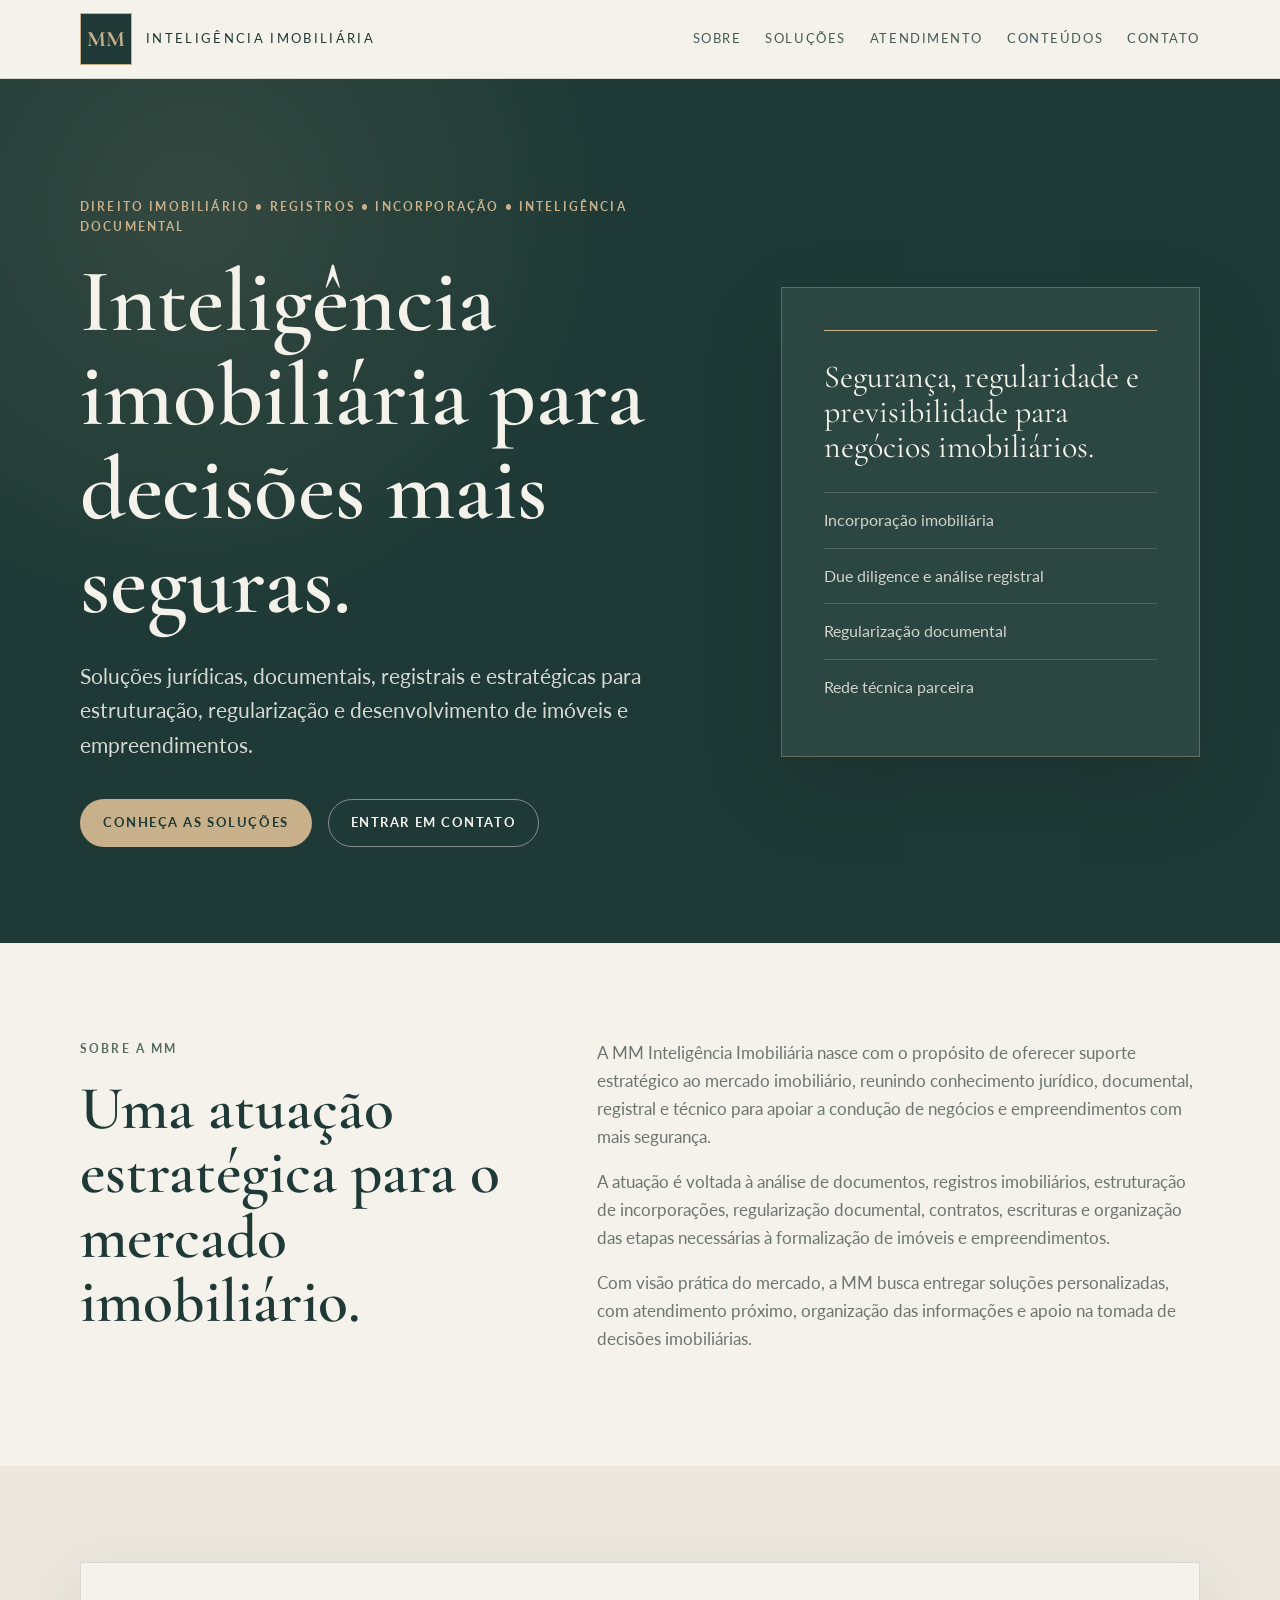
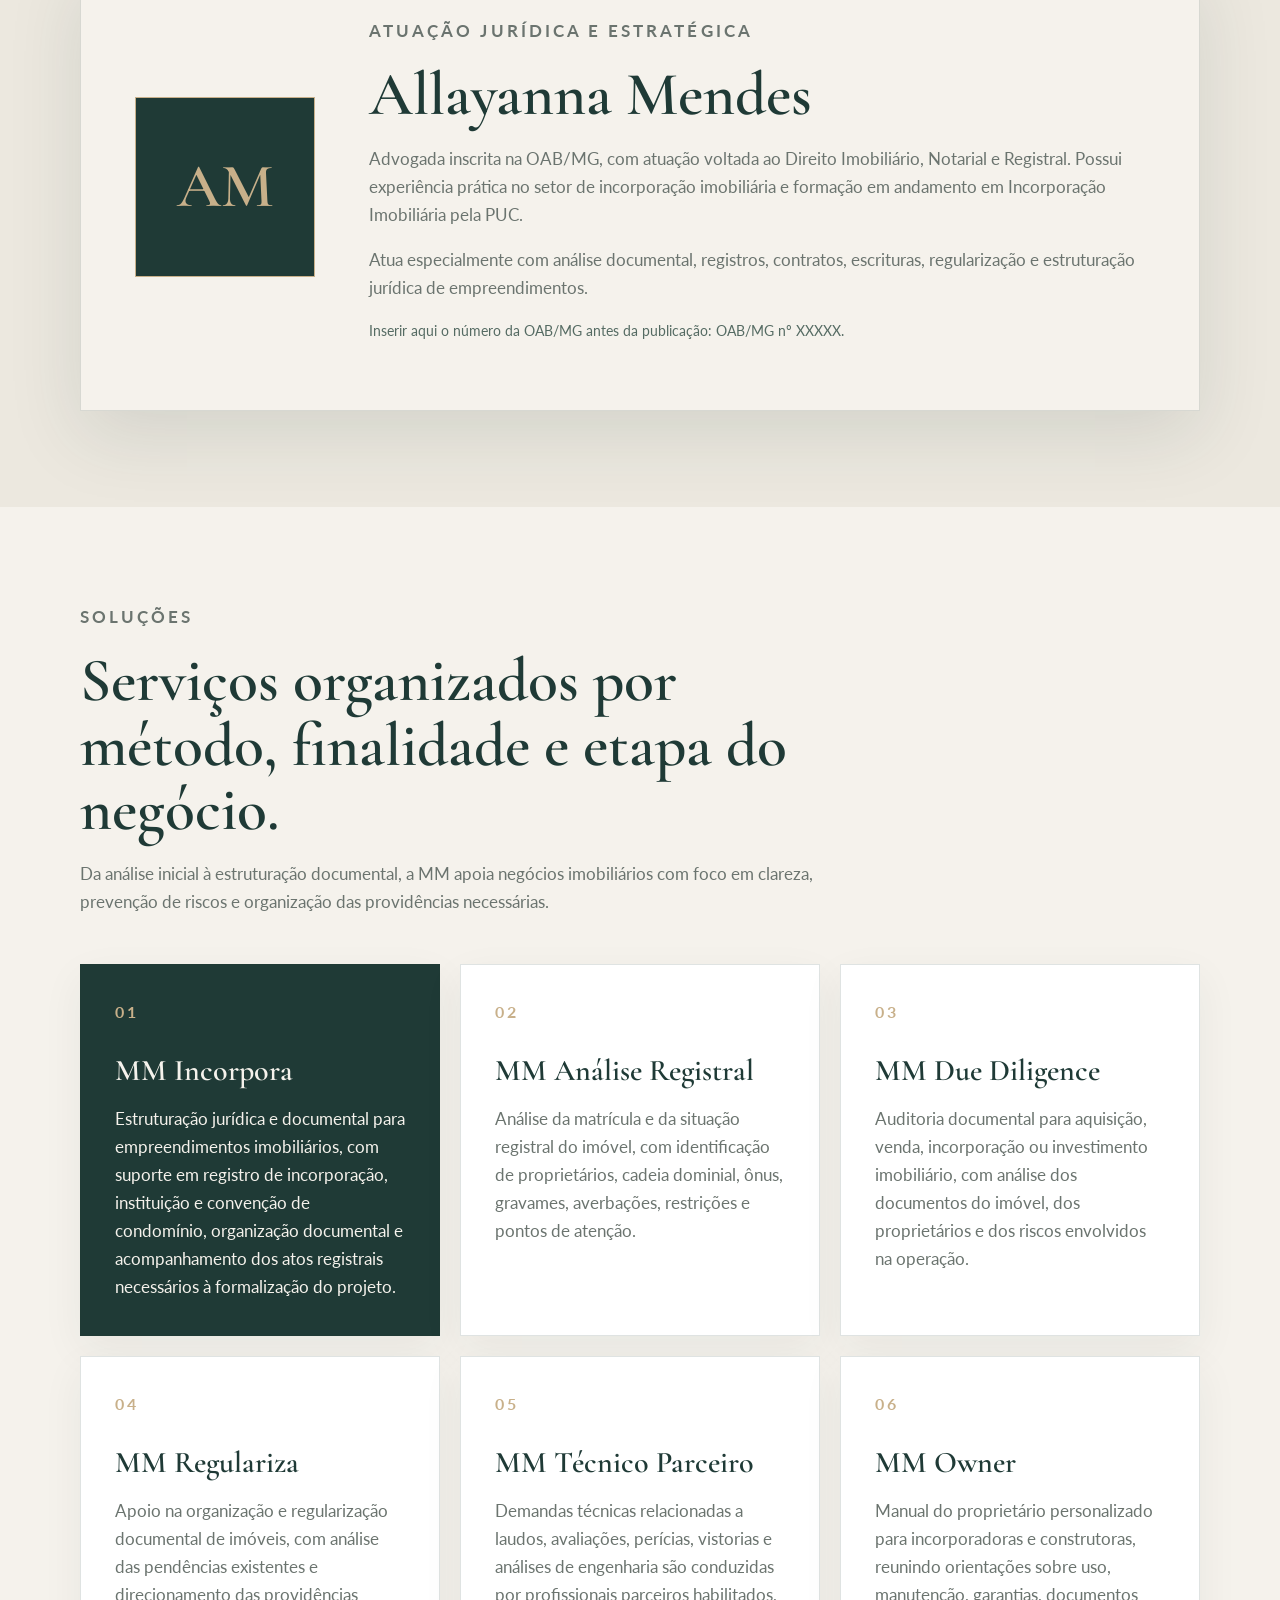
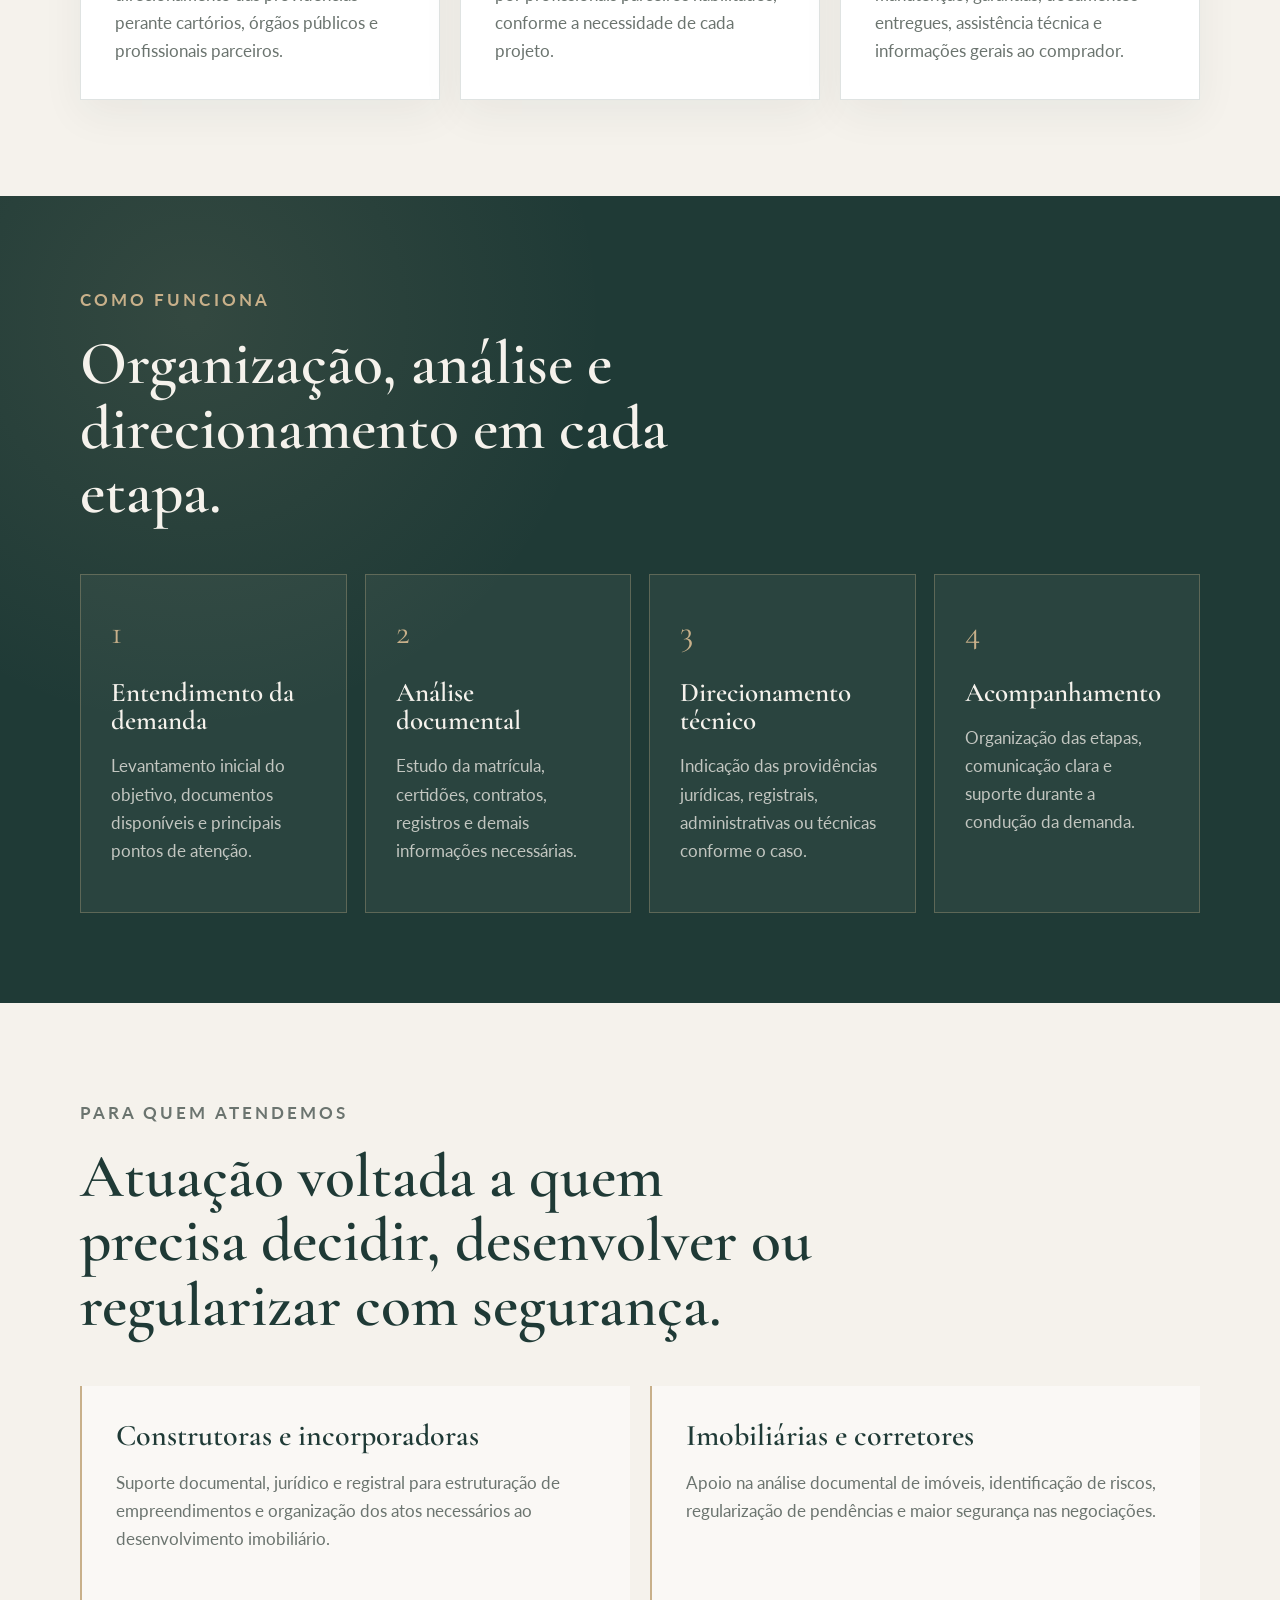
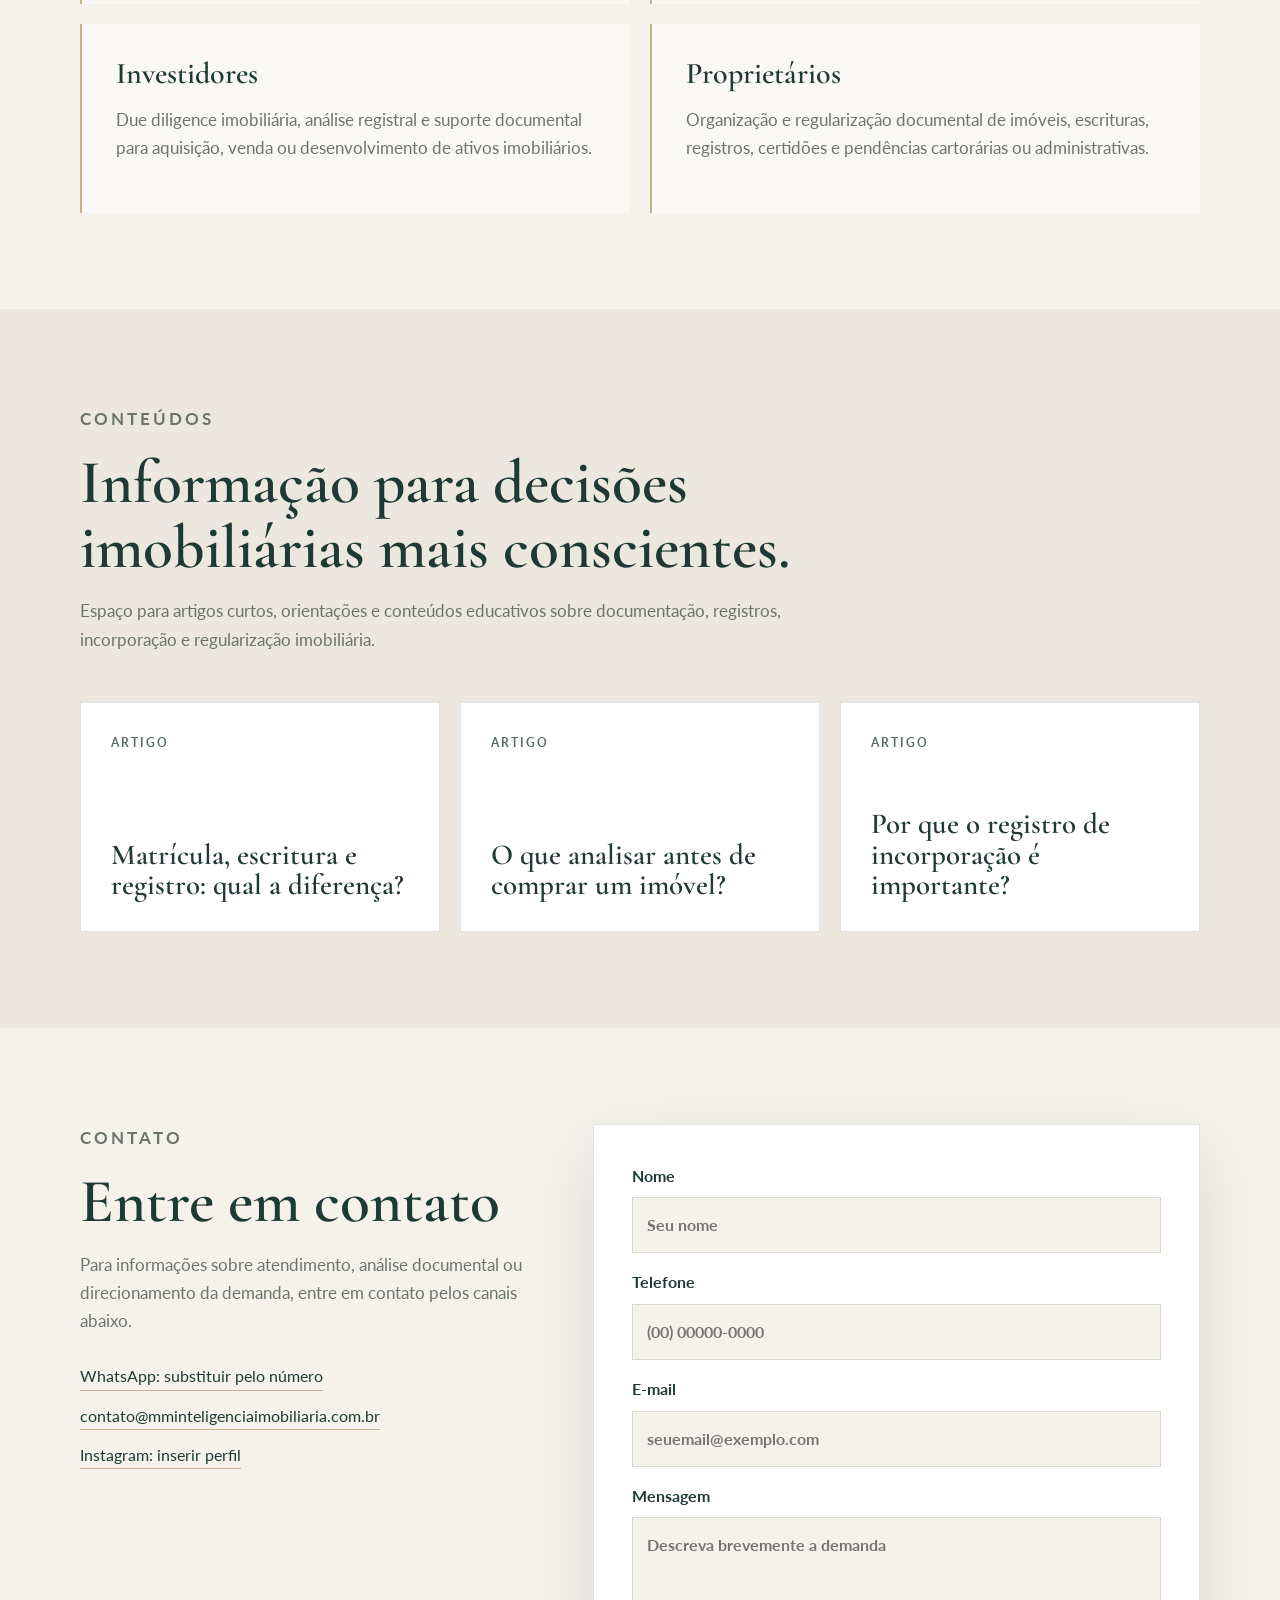
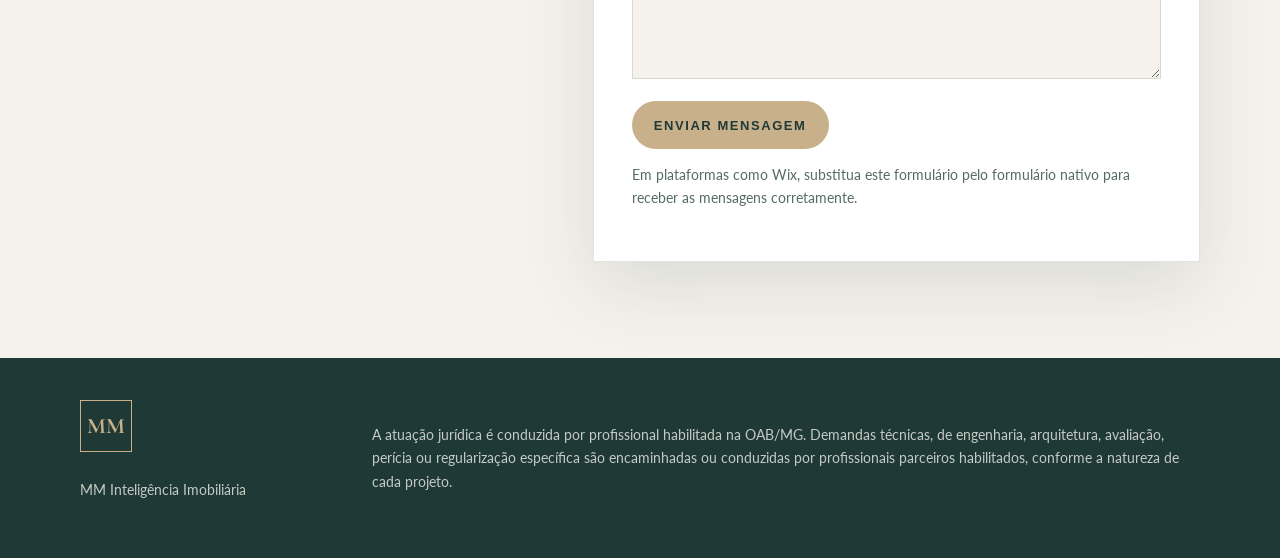
==== index.html @ b86e5426 "Add files via upload" ====
<!doctype html>
<html lang="pt-BR">
<head>
  <meta charset="utf-8" />
  <meta name="viewport" content="width=device-width, initial-scale=1" />
  <title>MM Inteligência Imobiliária | Soluções documentais, registrais e estratégicas</title>
  <meta name="description" content="Inteligência documental, registral e estratégica para imóveis e empreendimentos. Atuação em incorporação imobiliária, due diligence, análise registral, regularização e suporte técnico parceiro." />
  <meta name="theme-color" content="#1F3A36" />
  <link rel="preconnect" href="https://fonts.googleapis.com">
  <link rel="preconnect" href="https://fonts.gstatic.com" crossorigin>
  <link href="https://fonts.googleapis.com/css2?family=Cormorant+Garamond:wght@500;600;700&family=Lato:wght@300;400;700&display=swap" rel="stylesheet">
  <link rel="stylesheet" href="style.css" />
</head>
<body>
  <header class="site-header" id="topo">
    <div class="container nav-wrap">
      <a class="brand" href="#topo" aria-label="MM Inteligência Imobiliária">
        <span class="brand-mark">MM</span>
        <span class="brand-text">Inteligência Imobiliária</span>
      </a>
      <button class="menu-toggle" aria-label="Abrir menu" aria-expanded="false">☰</button>
      <nav class="main-nav" aria-label="Menu principal">
        <a href="#sobre">Sobre</a>
        <a href="#solucoes">Soluções</a>
        <a href="#atendimento">Atendimento</a>
        <a href="#conteudos">Conteúdos</a>
        <a href="#contato">Contato</a>
      </nav>
    </div>
  </header>

  <main>
    <section class="hero section-dark">
      <div class="container hero-grid">
        <div class="hero-copy">
          <p class="eyebrow">Direito imobiliário • registros • incorporação • inteligência documental</p>
          <h1>Inteligência imobiliária para decisões mais seguras.</h1>
          <p class="lead">Soluções jurídicas, documentais, registrais e estratégicas para estruturação, regularização e desenvolvimento de imóveis e empreendimentos.</p>
          <div class="hero-actions">
            <a class="btn btn-primary" href="#solucoes">Conheça as soluções</a>
            <a class="btn btn-secondary" href="#contato">Entrar em contato</a>
          </div>
        </div>
        <div class="hero-panel" aria-label="Resumo de atuação">
          <div class="panel-line"></div>
          <p>Segurança, regularidade e previsibilidade para negócios imobiliários.</p>
          <ul>
            <li>Incorporação imobiliária</li>
            <li>Due diligence e análise registral</li>
            <li>Regularização documental</li>
            <li>Rede técnica parceira</li>
          </ul>
        </div>
      </div>
    </section>

    <section class="section" id="sobre">
      <div class="container split">
        <div>
          <p class="section-kicker">Sobre a MM</p>
          <h2>Uma atuação estratégica para o mercado imobiliário.</h2>
        </div>
        <div class="text-block">
          <p>A MM Inteligência Imobiliária nasce com o propósito de oferecer suporte estratégico ao mercado imobiliário, reunindo conhecimento jurídico, documental, registral e técnico para apoiar a condução de negócios e empreendimentos com mais segurança.</p>
          <p>A atuação é voltada à análise de documentos, registros imobiliários, estruturação de incorporações, regularização documental, contratos, escrituras e organização das etapas necessárias à formalização de imóveis e empreendimentos.</p>
          <p>Com visão prática do mercado, a MM busca entregar soluções personalizadas, com atendimento próximo, organização das informações e apoio na tomada de decisões imobiliárias.</p>
        </div>
      </div>
    </section>

    <section class="section section-muted" id="allayanna">
      <div class="container profile-card">
        <div class="profile-initials">AM</div>
        <div>
          <p class="section-kicker">Atuação jurídica e estratégica</p>
          <h2>Allayanna Mendes</h2>
          <p>Advogada inscrita na OAB/MG, com atuação voltada ao Direito Imobiliário, Notarial e Registral. Possui experiência prática no setor de incorporação imobiliária e formação em andamento em Incorporação Imobiliária pela PUC.</p>
          <p>Atua especialmente com análise documental, registros, contratos, escrituras, regularização e estruturação jurídica de empreendimentos.</p>
          <p class="note">Inserir aqui o número da OAB/MG antes da publicação: OAB/MG nº XXXXX.</p>
        </div>
      </div>
    </section>

    <section class="section" id="solucoes">
      <div class="container">
        <div class="section-heading">
          <p class="section-kicker">Soluções</p>
          <h2>Serviços organizados por método, finalidade e etapa do negócio.</h2>
          <p>Da análise inicial à estruturação documental, a MM apoia negócios imobiliários com foco em clareza, prevenção de riscos e organização das providências necessárias.</p>
        </div>
        <div class="cards-grid">
          <article class="card featured-card">
            <span class="card-number">01</span>
            <h3>MM Incorpora</h3>
            <p>Estruturação jurídica e documental para empreendimentos imobiliários, com suporte em registro de incorporação, instituição e convenção de condomínio, organização documental e acompanhamento dos atos registrais necessários à formalização do projeto.</p>
          </article>
          <article class="card">
            <span class="card-number">02</span>
            <h3>MM Análise Registral</h3>
            <p>Análise da matrícula e da situação registral do imóvel, com identificação de proprietários, cadeia dominial, ônus, gravames, averbações, restrições e pontos de atenção.</p>
          </article>
          <article class="card">
            <span class="card-number">03</span>
            <h3>MM Due Diligence</h3>
            <p>Auditoria documental para aquisição, venda, incorporação ou investimento imobiliário, com análise dos documentos do imóvel, dos proprietários e dos riscos envolvidos na operação.</p>
          </article>
          <article class="card">
            <span class="card-number">04</span>
            <h3>MM Regulariza</h3>
            <p>Apoio na organização e regularização documental de imóveis, com análise das pendências existentes e direcionamento das providências perante cartórios, órgãos públicos e profissionais parceiros.</p>
          </article>
          <article class="card">
            <span class="card-number">05</span>
            <h3>MM Técnico Parceiro</h3>
            <p>Demandas técnicas relacionadas a laudos, avaliações, perícias, vistorias e análises de engenharia são conduzidas por profissionais parceiros habilitados, conforme a necessidade de cada projeto.</p>
          </article>
          <article class="card">
            <span class="card-number">06</span>
            <h3>MM Owner</h3>
            <p>Manual do proprietário personalizado para incorporadoras e construtoras, reunindo orientações sobre uso, manutenção, garantias, documentos entregues, assistência técnica e informações gerais ao comprador.</p>
          </article>
        </div>
      </div>
    </section>

    <section class="section section-dark process-section">
      <div class="container">
        <div class="section-heading narrow">
          <p class="section-kicker gold">Como funciona</p>
          <h2>Organização, análise e direcionamento em cada etapa.</h2>
        </div>
        <div class="process-grid">
          <div class="process-step">
            <span>1</span>
            <h3>Entendimento da demanda</h3>
            <p>Levantamento inicial do objetivo, documentos disponíveis e principais pontos de atenção.</p>
          </div>
          <div class="process-step">
            <span>2</span>
            <h3>Análise documental</h3>
            <p>Estudo da matrícula, certidões, contratos, registros e demais informações necessárias.</p>
          </div>
          <div class="process-step">
            <span>3</span>
            <h3>Direcionamento técnico</h3>
            <p>Indicação das providências jurídicas, registrais, administrativas ou técnicas conforme o caso.</p>
          </div>
          <div class="process-step">
            <span>4</span>
            <h3>Acompanhamento</h3>
            <p>Organização das etapas, comunicação clara e suporte durante a condução da demanda.</p>
          </div>
        </div>
      </div>
    </section>

    <section class="section" id="atendimento">
      <div class="container">
        <div class="section-heading">
          <p class="section-kicker">Para quem atendemos</p>
          <h2>Atuação voltada a quem precisa decidir, desenvolver ou regularizar com segurança.</h2>
        </div>
        <div class="audience-grid">
          <div class="audience-item">
            <h3>Construtoras e incorporadoras</h3>
            <p>Suporte documental, jurídico e registral para estruturação de empreendimentos e organização dos atos necessários ao desenvolvimento imobiliário.</p>
          </div>
          <div class="audience-item">
            <h3>Imobiliárias e corretores</h3>
            <p>Apoio na análise documental de imóveis, identificação de riscos, regularização de pendências e maior segurança nas negociações.</p>
          </div>
          <div class="audience-item">
            <h3>Investidores</h3>
            <p>Due diligence imobiliária, análise registral e suporte documental para aquisição, venda ou desenvolvimento de ativos imobiliários.</p>
          </div>
          <div class="audience-item">
            <h3>Proprietários</h3>
            <p>Organização e regularização documental de imóveis, escrituras, registros, certidões e pendências cartorárias ou administrativas.</p>
          </div>
        </div>
      </div>
    </section>

    <section class="section section-muted" id="conteudos">
      <div class="container">
        <div class="section-heading">
          <p class="section-kicker">Conteúdos</p>
          <h2>Informação para decisões imobiliárias mais conscientes.</h2>
          <p>Espaço para artigos curtos, orientações e conteúdos educativos sobre documentação, registros, incorporação e regularização imobiliária.</p>
        </div>
        <div class="content-grid">
          <a class="content-card" href="#contato">
            <span>Artigo</span>
            <h3>Matrícula, escritura e registro: qual a diferença?</h3>
          </a>
          <a class="content-card" href="#contato">
            <span>Artigo</span>
            <h3>O que analisar antes de comprar um imóvel?</h3>
          </a>
          <a class="content-card" href="#contato">
            <span>Artigo</span>
            <h3>Por que o registro de incorporação é importante?</h3>
          </a>
        </div>
      </div>
    </section>

    <section class="section contact-section" id="contato">
      <div class="container contact-grid">
        <div>
          <p class="section-kicker">Contato</p>
          <h2>Entre em contato</h2>
          <p>Para informações sobre atendimento, análise documental ou direcionamento da demanda, entre em contato pelos canais abaixo.</p>
          <div class="contact-list">
            <a href="https://wa.me/5500000000000" target="_blank" rel="noopener">WhatsApp: substituir pelo número</a>
            <a href="mailto:contato@mminteligenciaimobiliaria.com.br">contato@mminteligenciaimobiliaria.com.br</a>
            <a href="https://www.instagram.com/" target="_blank" rel="noopener">Instagram: inserir perfil</a>
          </div>
        </div>
        <form class="contact-form" action="mailto:contato@mminteligenciaimobiliaria.com.br" method="post" enctype="text/plain">
          <label>Nome
            <input type="text" name="nome" placeholder="Seu nome" required>
          </label>
          <label>Telefone
            <input type="tel" name="telefone" placeholder="(00) 00000-0000">
          </label>
          <label>E-mail
            <input type="email" name="email" placeholder="seuemail@exemplo.com">
          </label>
          <label>Mensagem
            <textarea name="mensagem" rows="5" placeholder="Descreva brevemente a demanda"></textarea>
          </label>
          <button class="btn btn-primary" type="submit">Enviar mensagem</button>
          <p class="form-note">Em plataformas como Wix, substitua este formulário pelo formulário nativo para receber as mensagens corretamente.</p>
        </form>
      </div>
    </section>
  </main>

  <footer class="site-footer">
    <div class="container footer-grid">
      <div>
        <span class="brand-mark footer-mark">MM</span>
        <p>MM Inteligência Imobiliária</p>
      </div>
      <p>A atuação jurídica é conduzida por profissional habilitada na OAB/MG. Demandas técnicas, de engenharia, arquitetura, avaliação, perícia ou regularização específica são encaminhadas ou conduzidas por profissionais parceiros habilitados, conforme a natureza de cada projeto.</p>
    </div>
  </footer>

  <script src="script.js"></script>
</body>
</html>
---- style.css ----
:root {
  --green-deep: #1F3A36;
  --green-sage: #556B63;
  --off-white: #F5F2EC;
  --gold: #C8B08A;
  --stone: #B7B1A7;
  --ink: #21302D;
  --muted: #6B746F;
  --white: #FFFFFF;
  --border: rgba(31, 58, 54, 0.14);
  --shadow: 0 24px 70px rgba(31, 58, 54, 0.12);
}

* { box-sizing: border-box; }

html { scroll-behavior: smooth; }

body {
  margin: 0;
  font-family: "Lato", Arial, sans-serif;
  color: var(--ink);
  background: var(--off-white);
  line-height: 1.65;
}

a { color: inherit; text-decoration: none; }

img { max-width: 100%; display: block; }

.container {
  width: min(1120px, calc(100% - 40px));
  margin: 0 auto;
}

.site-header {
  position: sticky;
  top: 0;
  z-index: 10;
  background: rgba(245, 242, 236, 0.92);
  backdrop-filter: blur(16px);
  border-bottom: 1px solid var(--border);
}

.nav-wrap {
  min-height: 78px;
  display: flex;
  align-items: center;
  justify-content: space-between;
  gap: 24px;
}

.brand {
  display: inline-flex;
  align-items: center;
  gap: 14px;
  letter-spacing: 0.03em;
}

.brand-mark {
  width: 52px;
  height: 52px;
  border: 1px solid var(--gold);
  display: inline-flex;
  align-items: center;
  justify-content: center;
  color: var(--gold);
  font-family: "Cormorant Garamond", Georgia, serif;
  font-size: 22px;
  font-weight: 700;
  background: var(--green-deep);
}

.brand-text {
  font-size: 13px;
  text-transform: uppercase;
  letter-spacing: 0.18em;
  color: var(--green-deep);
}

.main-nav {
  display: flex;
  align-items: center;
  gap: 24px;
  font-size: 13px;
  text-transform: uppercase;
  letter-spacing: 0.12em;
  color: var(--green-deep);
}

.main-nav a { opacity: 0.82; }
.main-nav a:hover { opacity: 1; color: var(--gold); }

.menu-toggle {
  display: none;
  border: 0;
  background: transparent;
  color: var(--green-deep);
  font-size: 28px;
}

.section {
  padding: 96px 0;
}

.section-dark {
  background: radial-gradient(circle at 15% 15%, rgba(200,176,138,0.12), transparent 32%), var(--green-deep);
  color: var(--off-white);
}

.section-muted {
  background: #ECE8DF;
}

.hero {
  min-height: 680px;
  display: flex;
  align-items: center;
  padding: 118px 0 96px;
}

.hero-grid {
  display: grid;
  grid-template-columns: minmax(0, 1.2fr) minmax(320px, 0.8fr);
  gap: 72px;
  align-items: center;
}

.eyebrow,
.section-kicker {
  margin: 0 0 18px;
  color: var(--gold);
  text-transform: uppercase;
  letter-spacing: 0.18em;
  font-size: 12px;
  font-weight: 700;
}

.section-kicker { color: var(--green-sage); }
.section-kicker.gold { color: var(--gold); }

h1,
h2,
h3 {
  margin: 0;
  font-family: "Cormorant Garamond", Georgia, serif;
  font-weight: 600;
  line-height: 1.05;
}

h1 {
  font-size: clamp(54px, 7vw, 92px);
  max-width: 820px;
}

h2 {
  font-size: clamp(38px, 4.8vw, 64px);
  color: var(--green-deep);
}

.section-dark h2,
.section-dark h3 { color: var(--off-white); }

h3 { font-size: 30px; color: var(--green-deep); }

.lead {
  max-width: 680px;
  margin: 28px 0 0;
  font-size: 21px;
  color: rgba(245, 242, 236, 0.86);
}

.hero-actions {
  display: flex;
  gap: 16px;
  flex-wrap: wrap;
  margin-top: 36px;
}

.btn {
  display: inline-flex;
  align-items: center;
  justify-content: center;
  min-height: 48px;
  padding: 0 22px;
  border: 1px solid transparent;
  border-radius: 999px;
  font-size: 13px;
  font-weight: 700;
  letter-spacing: 0.12em;
  text-transform: uppercase;
  transition: 180ms ease;
  cursor: pointer;
}

.btn-primary {
  background: var(--gold);
  color: var(--green-deep);
}

.btn-primary:hover {
  transform: translateY(-2px);
  box-shadow: 0 14px 28px rgba(0,0,0,0.14);
}

.btn-secondary {
  border-color: rgba(245,242,236,0.45);
  color: var(--off-white);
}

.btn-secondary:hover { border-color: var(--gold); color: var(--gold); }

.hero-panel {
  border: 1px solid rgba(200,176,138,0.35);
  padding: 42px;
  background: rgba(245,242,236,0.06);
  box-shadow: 0 30px 80px rgba(0,0,0,0.14);
}

.panel-line {
  height: 1px;
  width: 100%;
  background: var(--gold);
  margin-bottom: 28px;
}

.hero-panel p {
  font-family: "Cormorant Garamond", Georgia, serif;
  font-size: 32px;
  line-height: 1.1;
  margin: 0 0 28px;
}

.hero-panel ul {
  padding: 0;
  margin: 0;
  list-style: none;
}

.hero-panel li {
  border-top: 1px solid rgba(245,242,236,0.18);
  padding: 14px 0;
  color: rgba(245,242,236,0.82);
}

.split {
  display: grid;
  grid-template-columns: 0.85fr 1.15fr;
  gap: 72px;
  align-items: start;
}

.text-block p,
.section-heading p,
.profile-card p,
.audience-item p,
.card p,
.process-step p,
.contact-section p {
  font-size: 17px;
  color: var(--muted);
}

.text-block p:first-child { margin-top: 0; }

.profile-card {
  display: grid;
  grid-template-columns: 180px 1fr;
  gap: 54px;
  align-items: center;
  background: var(--off-white);
  border: 1px solid var(--border);
  padding: 54px;
  box-shadow: var(--shadow);
}

.profile-initials {
  width: 180px;
  height: 180px;
  border: 1px solid var(--gold);
  background: var(--green-deep);
  color: var(--gold);
  display: flex;
  align-items: center;
  justify-content: center;
  font-family: "Cormorant Garamond", Georgia, serif;
  font-size: 62px;
  font-weight: 600;
}

.note,
.form-note {
  font-size: 14px !important;
  color: var(--green-sage) !important;
}

.section-heading {
  max-width: 760px;
  margin-bottom: 48px;
}

.section-heading.narrow { max-width: 650px; }

.cards-grid {
  display: grid;
  grid-template-columns: repeat(3, minmax(0, 1fr));
  gap: 20px;
}

.card {
  background: var(--white);
  border: 1px solid var(--border);
  padding: 34px;
  min-height: 340px;
  box-shadow: 0 14px 40px rgba(31, 58, 54, 0.06);
}

.featured-card {
  background: var(--green-deep);
  color: var(--off-white);
}

.featured-card h3,
.featured-card p { color: var(--off-white); }

.card-number {
  display: inline-block;
  color: var(--gold);
  font-weight: 700;
  letter-spacing: 0.16em;
  margin-bottom: 30px;
}

.card h3 { margin-bottom: 18px; }
.card p { margin-bottom: 0; }

.process-section { padding: 90px 0; }

.process-grid {
  display: grid;
  grid-template-columns: repeat(4, minmax(0, 1fr));
  gap: 18px;
}

.process-step {
  border: 1px solid rgba(200,176,138,0.32);
  padding: 30px;
  background: rgba(245,242,236,0.05);
}

.process-step span {
  color: var(--gold);
  font-family: "Cormorant Garamond", Georgia, serif;
  font-size: 34px;
}

.process-step h3 {
  margin: 18px 0 14px;
  font-size: 27px;
}

.process-step p { color: rgba(245,242,236,0.75); }

.audience-grid {
  display: grid;
  grid-template-columns: repeat(2, minmax(0, 1fr));
  gap: 20px;
}

.audience-item {
  padding: 34px;
  border-left: 2px solid var(--gold);
  background: rgba(255,255,255,0.5);
}

.audience-item h3 { margin-bottom: 14px; }

.content-grid {
  display: grid;
  grid-template-columns: repeat(3, minmax(0, 1fr));
  gap: 20px;
}

.content-card {
  min-height: 230px;
  padding: 30px;
  background: var(--white);
  border: 1px solid var(--border);
  display: flex;
  flex-direction: column;
  justify-content: space-between;
  transition: 180ms ease;
}

.content-card:hover { transform: translateY(-4px); box-shadow: var(--shadow); }
.content-card span { color: var(--green-sage); text-transform: uppercase; letter-spacing: 0.16em; font-size: 12px; font-weight: 700; }
.content-card h3 { font-size: 29px; }

.contact-grid {
  display: grid;
  grid-template-columns: 0.85fr 1.15fr;
  gap: 64px;
  align-items: start;
}

.contact-list {
  margin-top: 28px;
  display: grid;
  gap: 12px;
}

.contact-list a {
  color: var(--green-deep);
  border-bottom: 1px solid var(--gold);
  width: fit-content;
}

.contact-form {
  background: var(--white);
  padding: 38px;
  border: 1px solid var(--border);
  box-shadow: var(--shadow);
}

.contact-form label {
  display: grid;
  gap: 8px;
  margin-bottom: 16px;
  font-weight: 700;
  color: var(--green-deep);
}

input,
textarea {
  width: 100%;
  border: 1px solid var(--border);
  background: var(--off-white);
  padding: 14px 14px;
  font: inherit;
  color: var(--ink);
  outline: none;
}

input:focus,
textarea:focus { border-color: var(--gold); }

.contact-form .btn { border: 0; margin-top: 6px; }

.site-footer {
  background: var(--green-deep);
  color: rgba(245,242,236,0.78);
  padding: 42px 0;
  font-size: 14px;
}

.footer-grid {
  display: grid;
  grid-template-columns: 250px 1fr;
  gap: 42px;
  align-items: center;
}

.footer-mark { margin-bottom: 12px; }

@media (max-width: 920px) {
  .menu-toggle { display: block; }
  .main-nav {
    position: absolute;
    left: 20px;
    right: 20px;
    top: 78px;
    padding: 20px;
    background: var(--off-white);
    border: 1px solid var(--border);
    box-shadow: var(--shadow);
    display: none;
    flex-direction: column;
    align-items: flex-start;
  }
  .main-nav.is-open { display: flex; }
  .hero-grid,
  .split,
  .profile-card,
  .contact-grid,
  .footer-grid { grid-template-columns: 1fr; }
  .cards-grid,
  .process-grid,
  .content-grid { grid-template-columns: repeat(2, minmax(0, 1fr)); }
  .hero { min-height: auto; }
}

@media (max-width: 620px) {
  .container { width: min(100% - 28px, 1120px); }
  .brand-text { display: none; }
  .section { padding: 72px 0; }
  .hero { padding: 86px 0 72px; }
  h1 { font-size: 54px; }
  h2 { font-size: 40px; }
  .lead { font-size: 18px; }
  .hero-panel,
  .profile-card,
  .contact-form,
  .card,
  .audience-item { padding: 26px; }
  .cards-grid,
  .process-grid,
  .content-grid,
  .audience-grid { grid-template-columns: 1fr; }
  .profile-initials { width: 132px; height: 132px; font-size: 48px; }
}
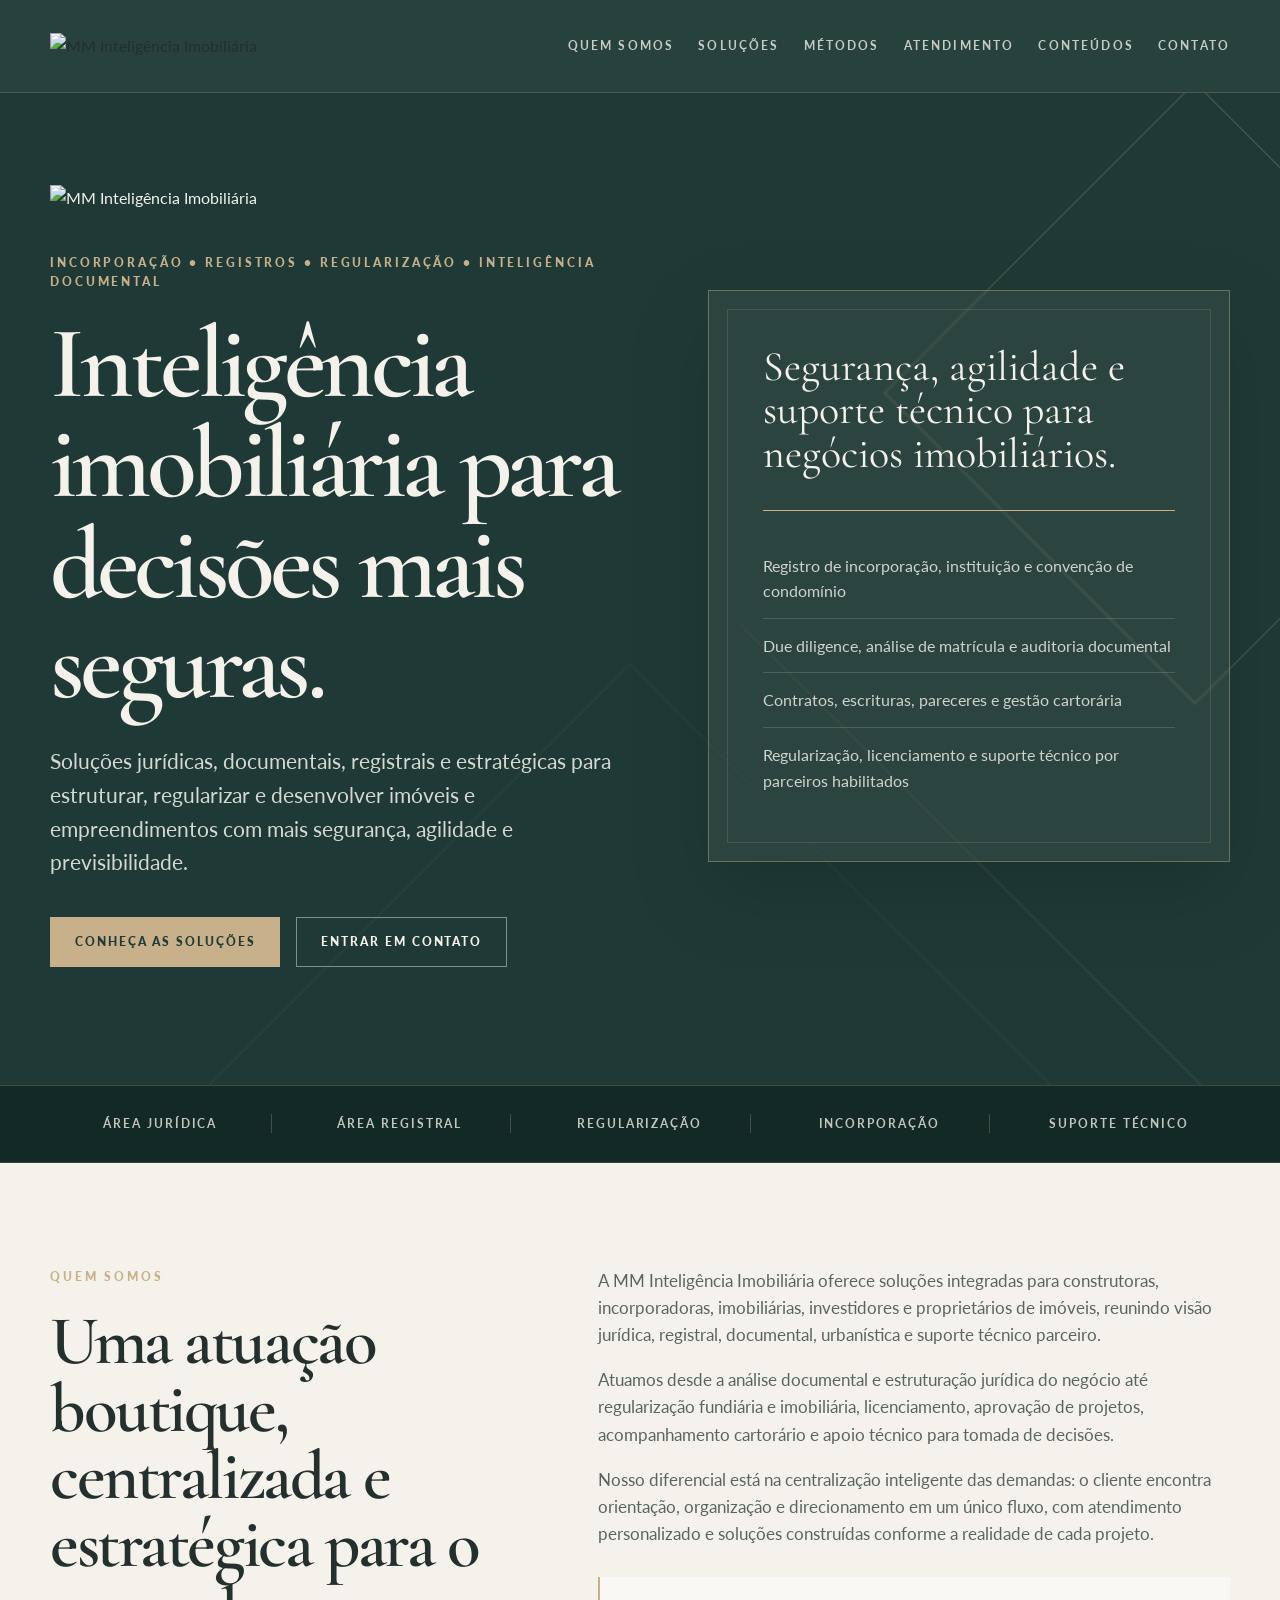
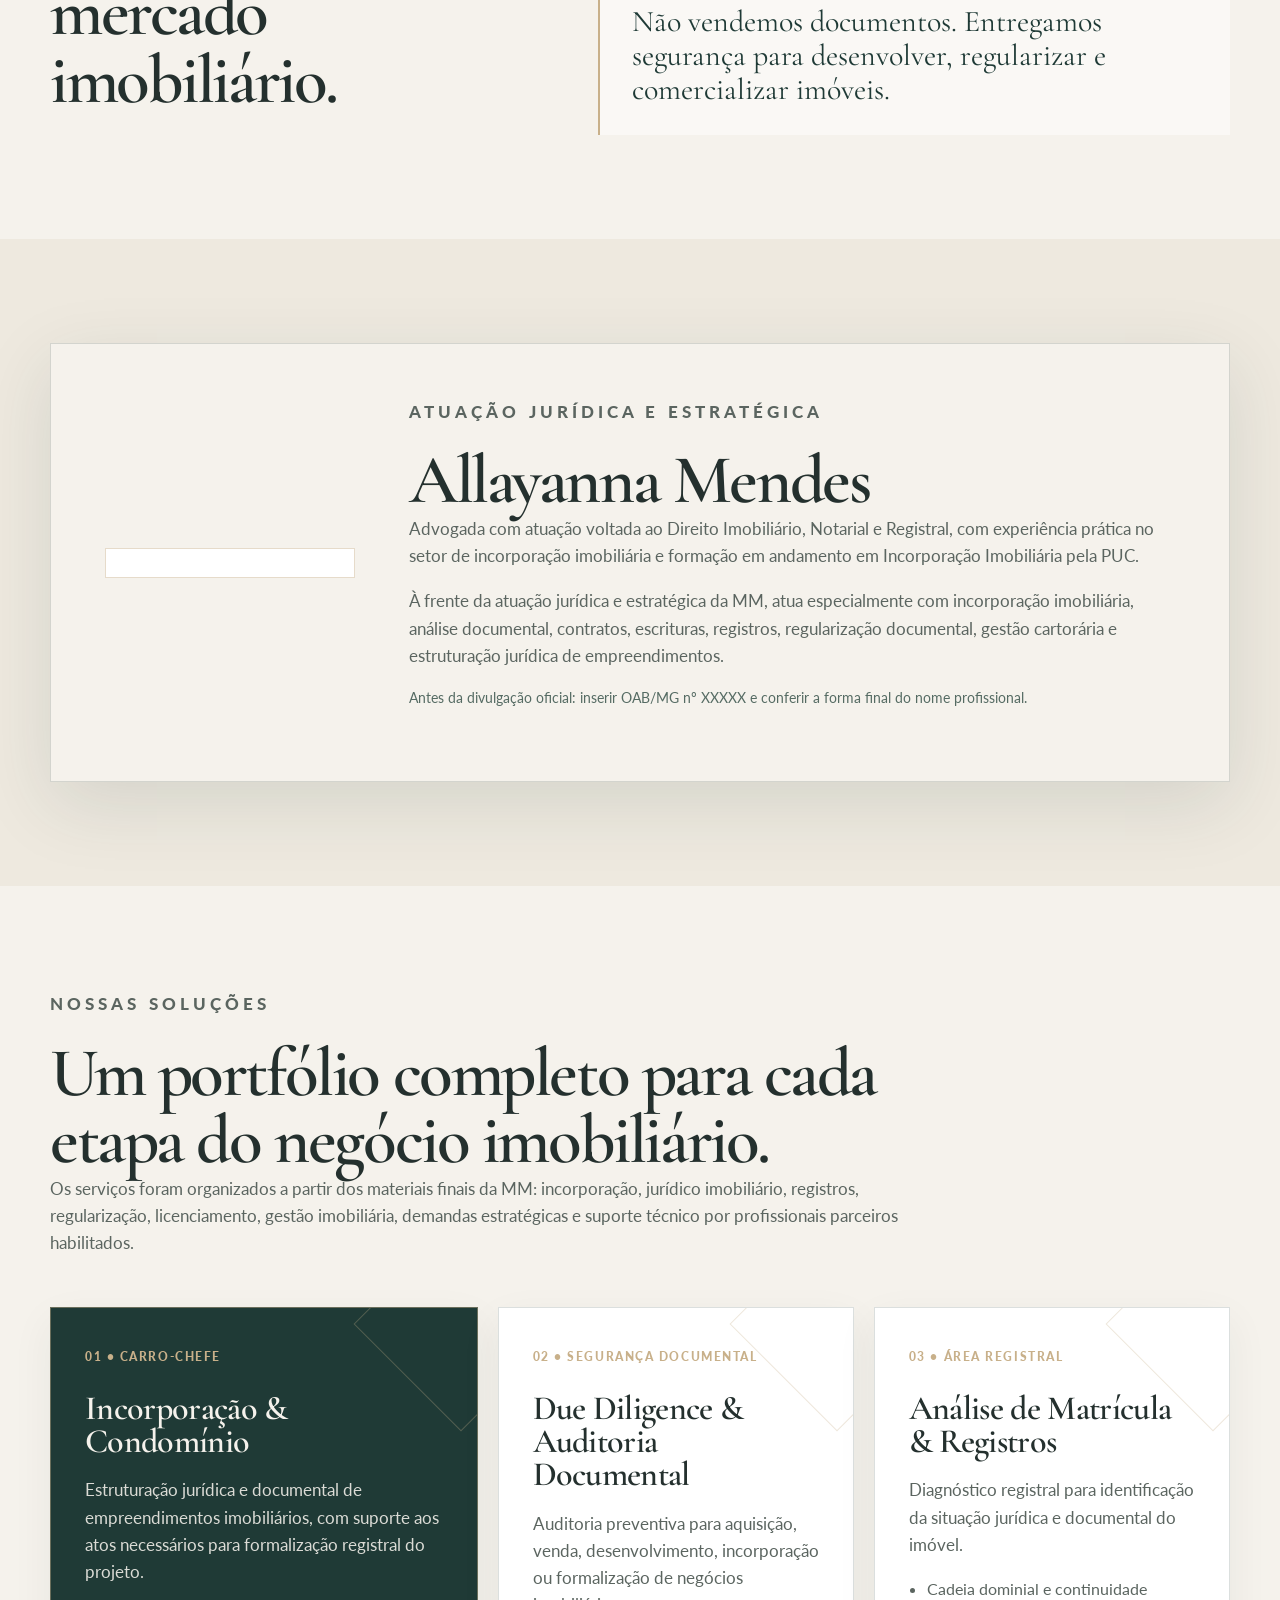
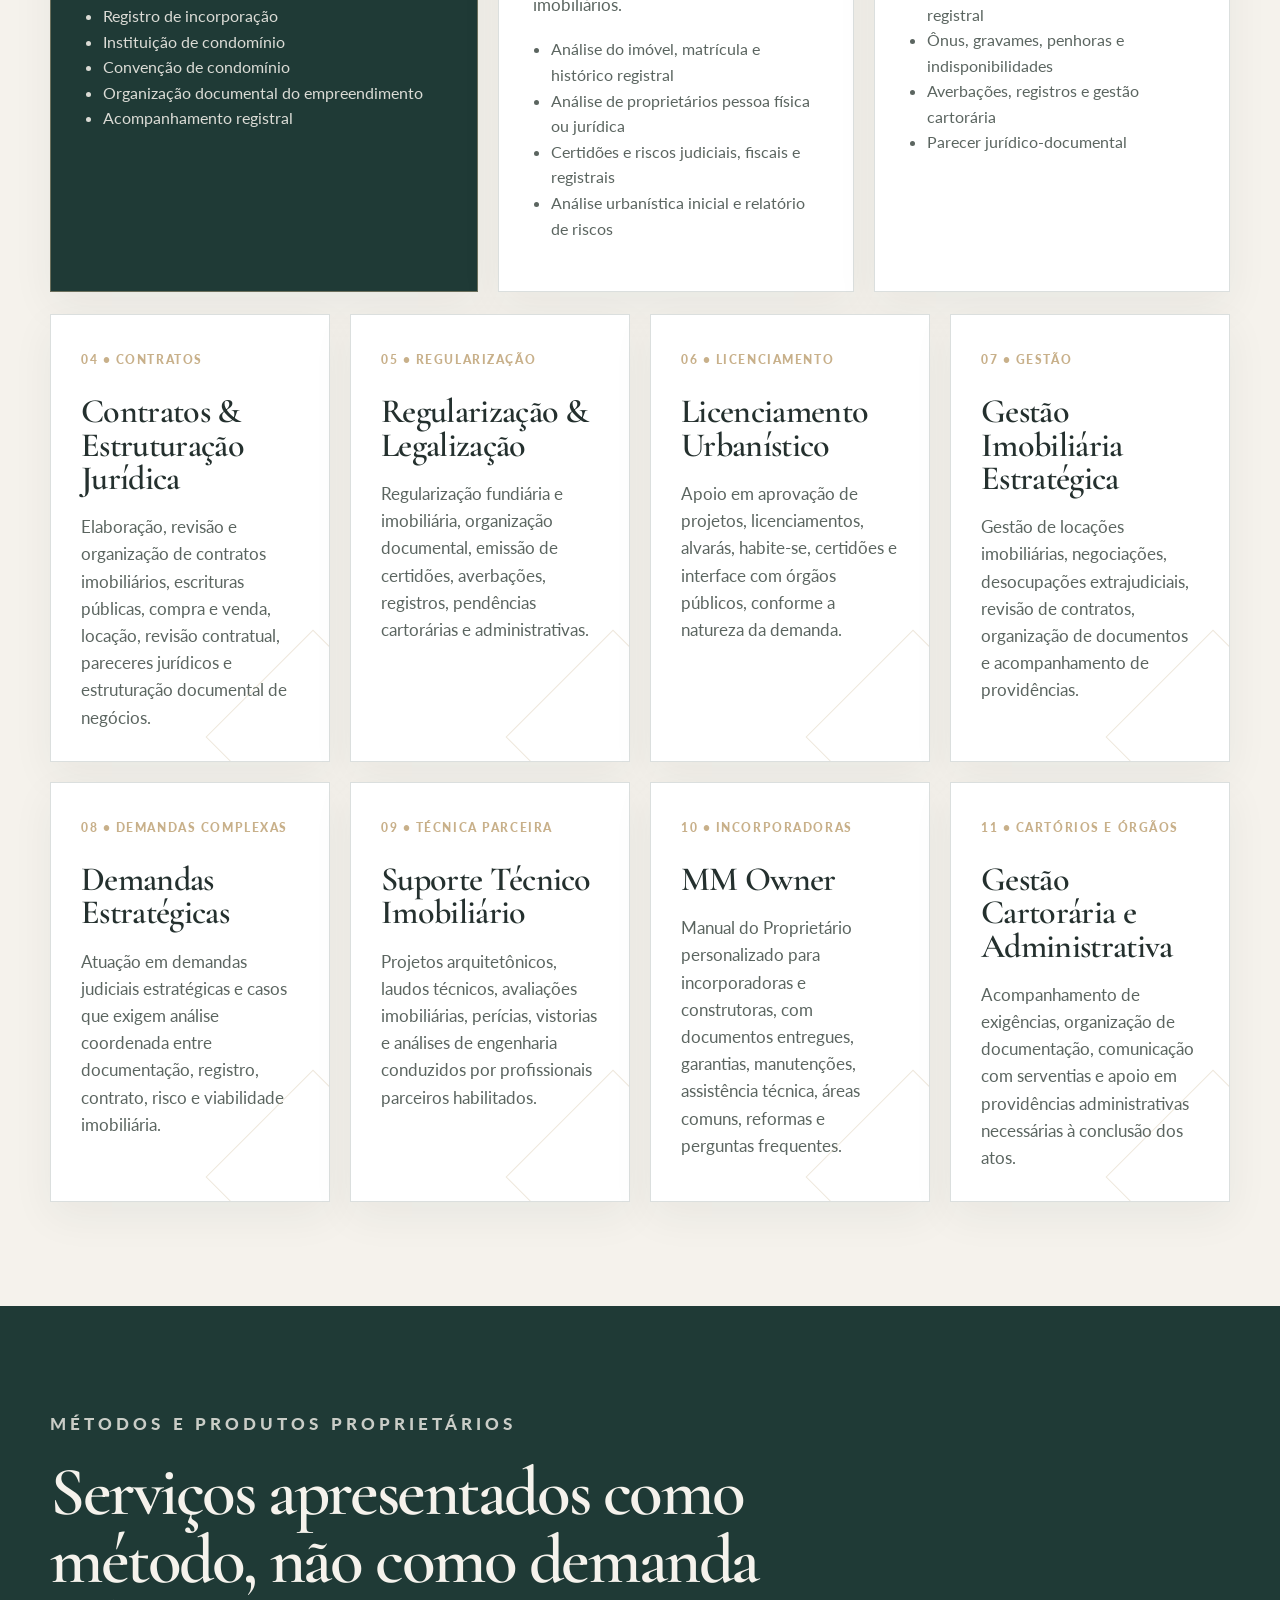
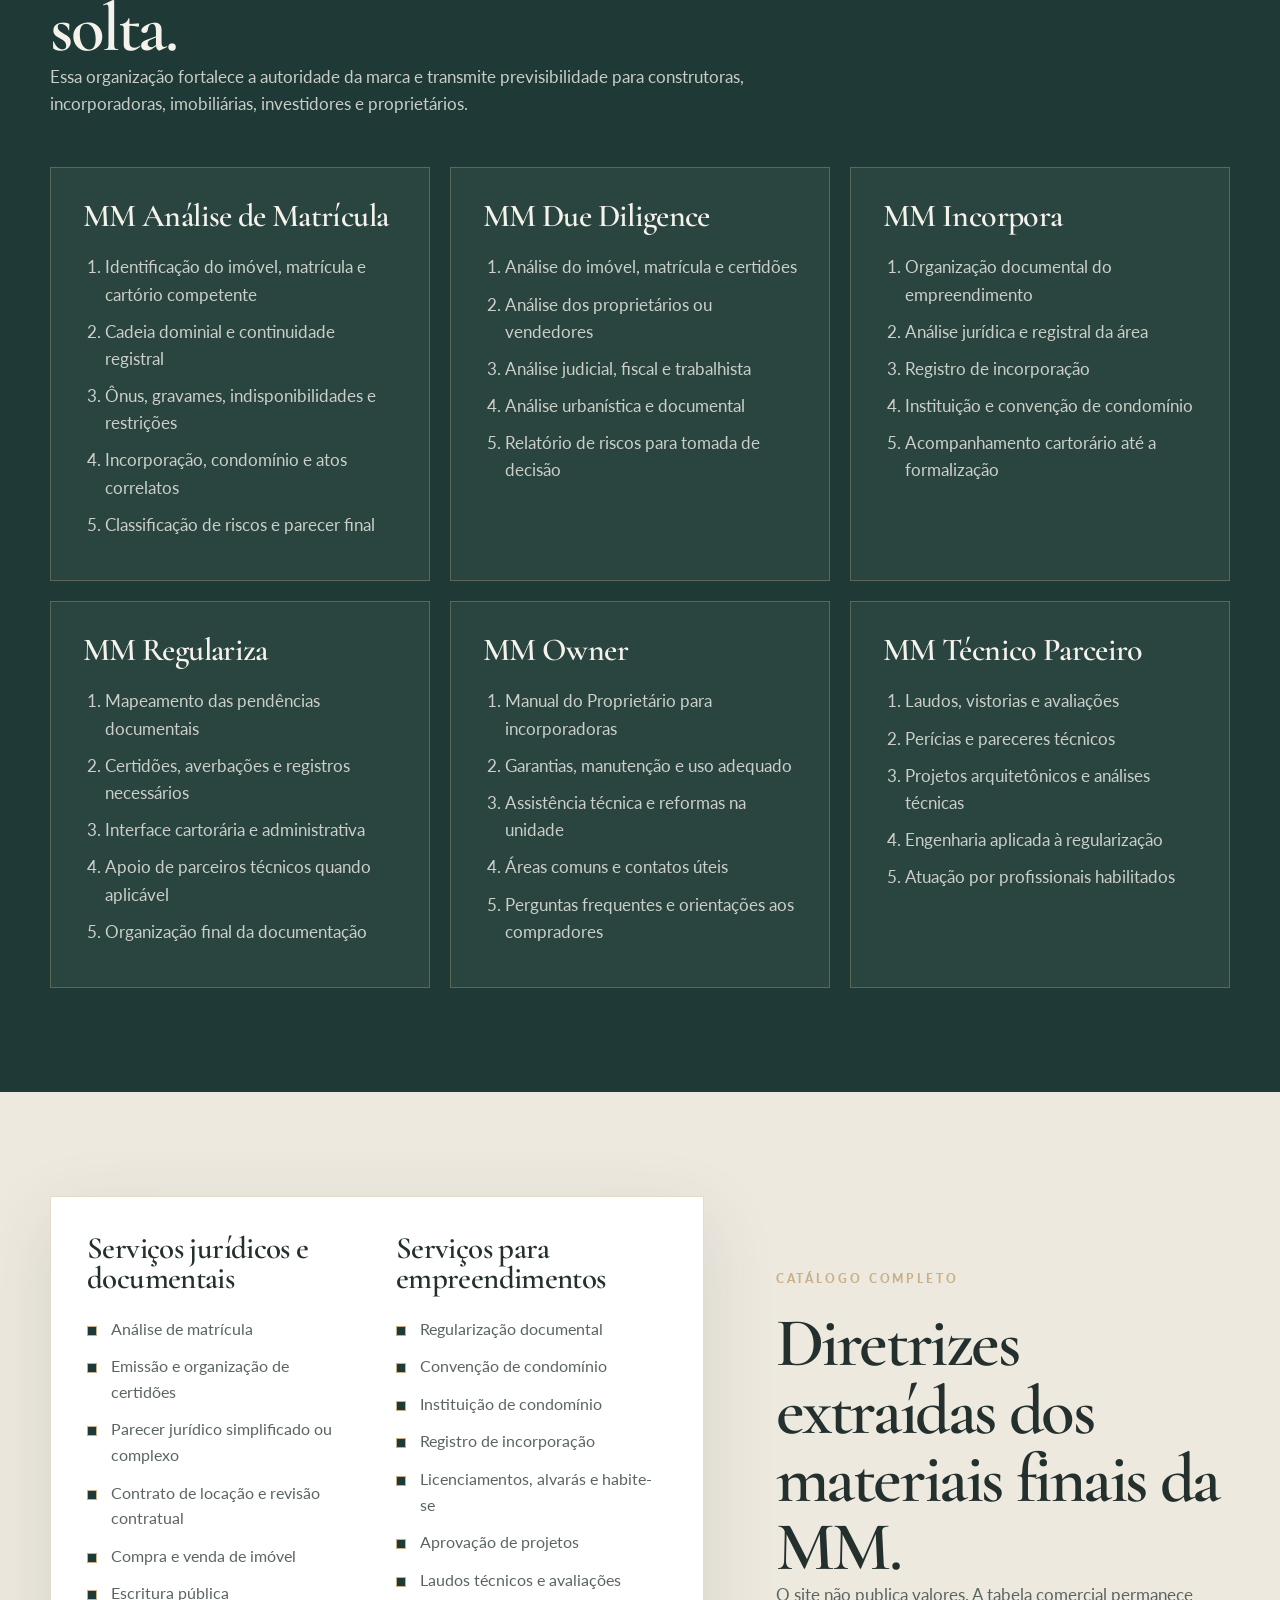
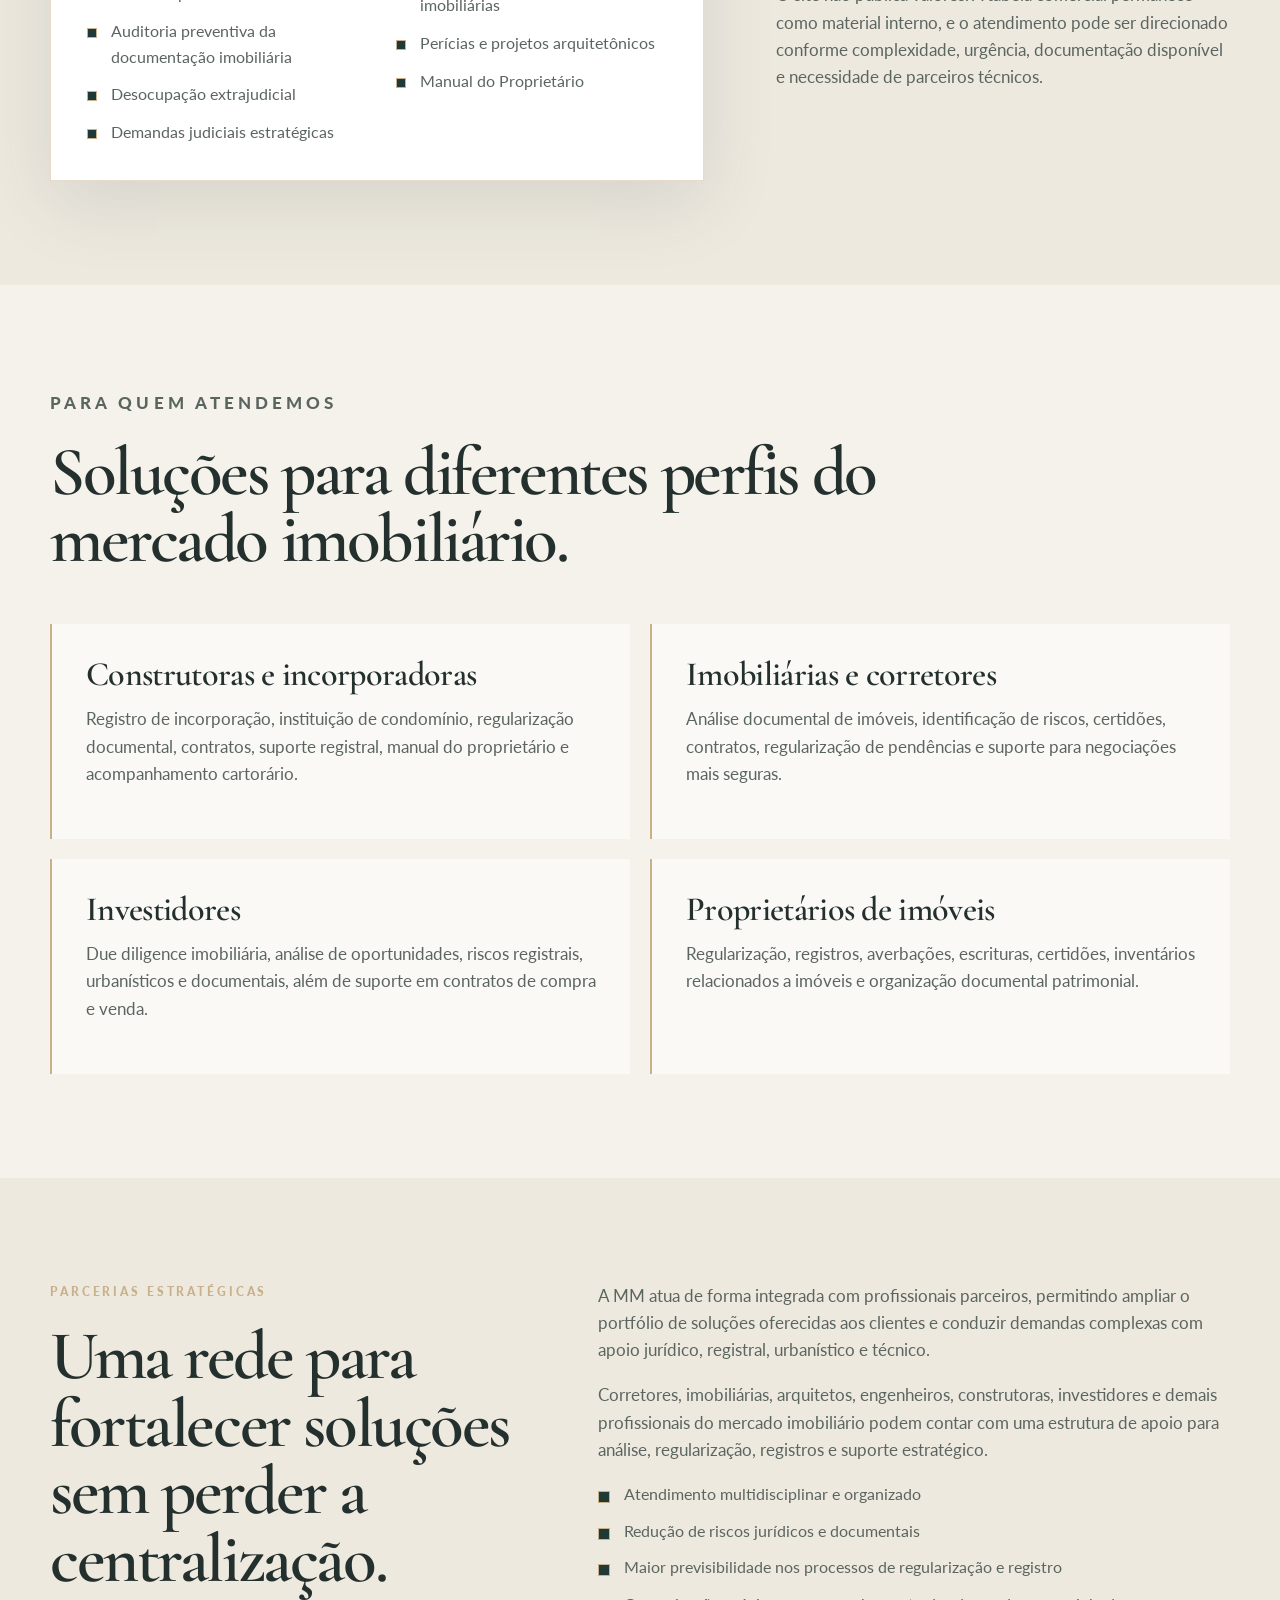
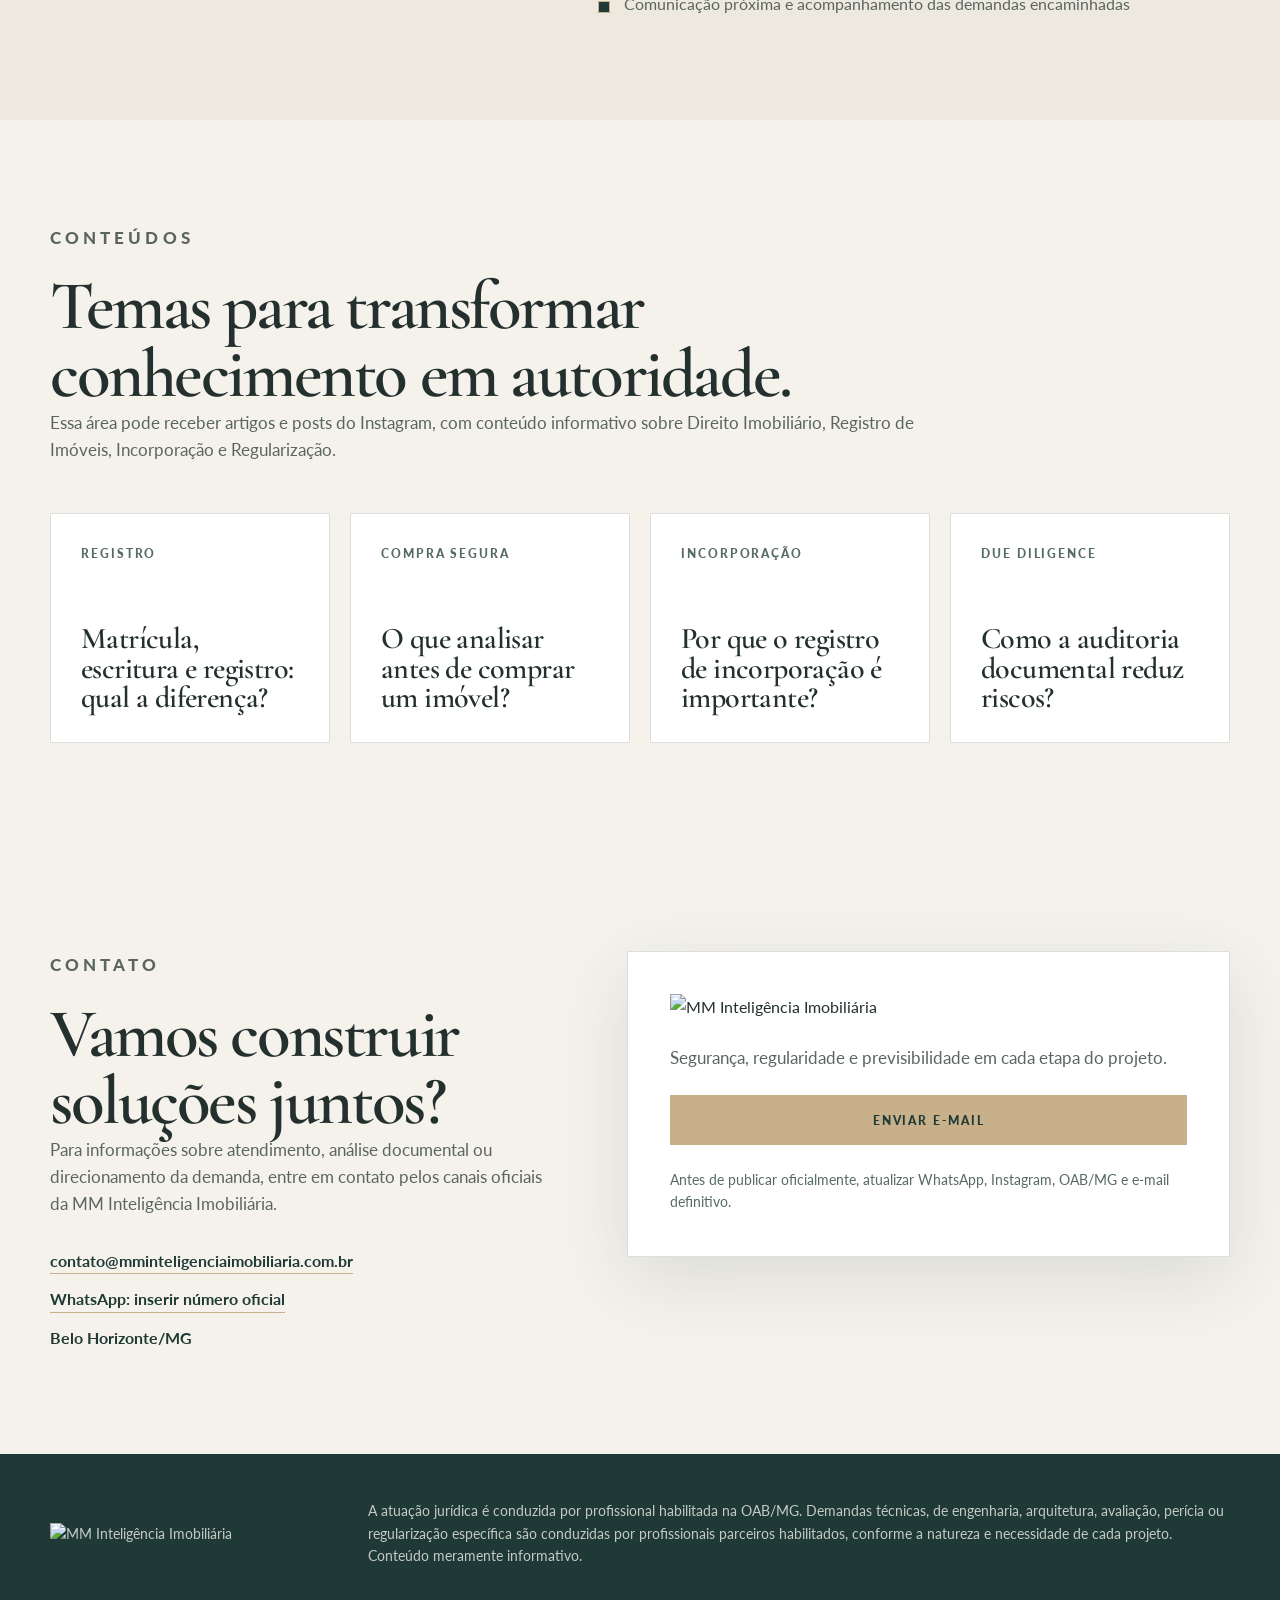
==== commit 1be01134: "Add files via upload" ====
--- a/index.html
+++ b/index.html
@@ -3,26 +3,30 @@
 <head>
   <meta charset="utf-8" />
   <meta name="viewport" content="width=device-width, initial-scale=1" />
-  <title>MM Inteligência Imobiliária | Soluções documentais, registrais e estratégicas</title>
-  <meta name="description" content="Inteligência documental, registral e estratégica para imóveis e empreendimentos. Atuação em incorporação imobiliária, due diligence, análise registral, regularização e suporte técnico parceiro." />
+  <title>MM Inteligência Imobiliária | Incorporação, registros e due diligence imobiliária</title>
+  <meta name="description" content="Soluções jurídicas, documentais, registrais e estratégicas para incorporação, regularização, due diligence, contratos e suporte técnico parceiro no mercado imobiliário." />
   <meta name="theme-color" content="#1F3A36" />
+  <meta property="og:title" content="MM Inteligência Imobiliária" />
+  <meta property="og:description" content="Segurança, agilidade e suporte técnico para negócios, imóveis e empreendimentos." />
+  <meta property="og:type" content="website" />
+  <link rel="icon" href="favicon.svg" type="image/svg+xml" />
   <link rel="preconnect" href="https://fonts.googleapis.com">
   <link rel="preconnect" href="https://fonts.gstatic.com" crossorigin>
-  <link href="https://fonts.googleapis.com/css2?family=Cormorant+Garamond:wght@500;600;700&family=Lato:wght@300;400;700&display=swap" rel="stylesheet">
+  <link href="https://fonts.googleapis.com/css2?family=Cormorant+Garamond:wght@500;600;700&family=Lato:wght@300;400;700;900&display=swap" rel="stylesheet">
   <link rel="stylesheet" href="style.css" />
 </head>
 <body>
   <header class="site-header" id="topo">
     <div class="container nav-wrap">
-      <a class="brand" href="#topo" aria-label="MM Inteligência Imobiliária">
-        <span class="brand-mark">MM</span>
-        <span class="brand-text">Inteligência Imobiliária</span>
+      <a class="brand" href="#topo" aria-label="Página inicial da MM Inteligência Imobiliária">
+        <img src="assets/logo-mm-24-light.svg" alt="MM Inteligência Imobiliária" />
       </a>
       <button class="menu-toggle" aria-label="Abrir menu" aria-expanded="false">☰</button>
       <nav class="main-nav" aria-label="Menu principal">
-        <a href="#sobre">Sobre</a>
+        <a href="#sobre">Quem somos</a>
         <a href="#solucoes">Soluções</a>
-        <a href="#atendimento">Atendimento</a>
+        <a href="#metodos">Métodos</a>
+        <a href="#publicos">Atendimento</a>
         <a href="#conteudos">Conteúdos</a>
         <a href="#contato">Contato</a>
       </nav>
@@ -31,52 +35,69 @@
 
   <main>
     <section class="hero section-dark">
+      <div class="hero-bg-line line-a"></div>
+      <div class="hero-bg-line line-b"></div>
+      <div class="hero-bg-line line-c"></div>
       <div class="container hero-grid">
         <div class="hero-copy">
-          <p class="eyebrow">Direito imobiliário • registros • incorporação • inteligência documental</p>
+          <img class="hero-brand" src="assets/logo-mm-24-light.svg" alt="MM Inteligência Imobiliária" />
+          <p class="eyebrow">Incorporação • registros • regularização • inteligência documental</p>
           <h1>Inteligência imobiliária para decisões mais seguras.</h1>
-          <p class="lead">Soluções jurídicas, documentais, registrais e estratégicas para estruturação, regularização e desenvolvimento de imóveis e empreendimentos.</p>
+          <p class="lead">Soluções jurídicas, documentais, registrais e estratégicas para estruturar, regularizar e desenvolver imóveis e empreendimentos com mais segurança, agilidade e previsibilidade.</p>
           <div class="hero-actions">
             <a class="btn btn-primary" href="#solucoes">Conheça as soluções</a>
             <a class="btn btn-secondary" href="#contato">Entrar em contato</a>
           </div>
         </div>
-        <div class="hero-panel" aria-label="Resumo de atuação">
+        <aside class="hero-panel" aria-label="Resumo de atuação">
+          <p class="panel-title">Segurança, agilidade e suporte técnico para negócios imobiliários.</p>
           <div class="panel-line"></div>
-          <p>Segurança, regularidade e previsibilidade para negócios imobiliários.</p>
           <ul>
-            <li>Incorporação imobiliária</li>
-            <li>Due diligence e análise registral</li>
-            <li>Regularização documental</li>
-            <li>Rede técnica parceira</li>
+            <li>Registro de incorporação, instituição e convenção de condomínio</li>
+            <li>Due diligence, análise de matrícula e auditoria documental</li>
+            <li>Contratos, escrituras, pareceres e gestão cartorária</li>
+            <li>Regularização, licenciamento e suporte técnico por parceiros habilitados</li>
           </ul>
-        </div>
+        </aside>
+      </div>
+    </section>
+
+    <section class="intro-strip" aria-label="Pilares de atuação">
+      <div class="container intro-grid">
+        <span>Área jurídica</span>
+        <span>Área registral</span>
+        <span>Regularização</span>
+        <span>Incorporação</span>
+        <span>Suporte técnico</span>
       </div>
     </section>
 
     <section class="section" id="sobre">
       <div class="container split">
         <div>
-          <p class="section-kicker">Sobre a MM</p>
-          <h2>Uma atuação estratégica para o mercado imobiliário.</h2>
+          <p class="section-kicker">Quem somos</p>
+          <h2>Uma atuação boutique, centralizada e estratégica para o mercado imobiliário.</h2>
         </div>
         <div class="text-block">
-          <p>A MM Inteligência Imobiliária nasce com o propósito de oferecer suporte estratégico ao mercado imobiliário, reunindo conhecimento jurídico, documental, registral e técnico para apoiar a condução de negócios e empreendimentos com mais segurança.</p>
-          <p>A atuação é voltada à análise de documentos, registros imobiliários, estruturação de incorporações, regularização documental, contratos, escrituras e organização das etapas necessárias à formalização de imóveis e empreendimentos.</p>
-          <p>Com visão prática do mercado, a MM busca entregar soluções personalizadas, com atendimento próximo, organização das informações e apoio na tomada de decisões imobiliárias.</p>
+          <p>A MM Inteligência Imobiliária oferece soluções integradas para construtoras, incorporadoras, imobiliárias, investidores e proprietários de imóveis, reunindo visão jurídica, registral, documental, urbanística e suporte técnico parceiro.</p>
+          <p>Atuamos desde a análise documental e estruturação jurídica do negócio até regularização fundiária e imobiliária, licenciamento, aprovação de projetos, acompanhamento cartorário e apoio técnico para tomada de decisões.</p>
+          <p>Nosso diferencial está na centralização inteligente das demandas: o cliente encontra orientação, organização e direcionamento em um único fluxo, com atendimento personalizado e soluções construídas conforme a realidade de cada projeto.</p>
+          <div class="quote-box">Não vendemos documentos. Entregamos segurança para desenvolver, regularizar e comercializar imóveis.</div>
         </div>
       </div>
     </section>
 
     <section class="section section-muted" id="allayanna">
       <div class="container profile-card">
-        <div class="profile-initials">AM</div>
+        <div class="profile-logo" aria-hidden="true">
+          <img src="assets/logo-mm-24-dark.svg" alt="" />
+        </div>
         <div>
           <p class="section-kicker">Atuação jurídica e estratégica</p>
           <h2>Allayanna Mendes</h2>
-          <p>Advogada inscrita na OAB/MG, com atuação voltada ao Direito Imobiliário, Notarial e Registral. Possui experiência prática no setor de incorporação imobiliária e formação em andamento em Incorporação Imobiliária pela PUC.</p>
-          <p>Atua especialmente com análise documental, registros, contratos, escrituras, regularização e estruturação jurídica de empreendimentos.</p>
-          <p class="note">Inserir aqui o número da OAB/MG antes da publicação: OAB/MG nº XXXXX.</p>
+          <p>Advogada com atuação voltada ao Direito Imobiliário, Notarial e Registral, com experiência prática no setor de incorporação imobiliária e formação em andamento em Incorporação Imobiliária pela PUC.</p>
+          <p>À frente da atuação jurídica e estratégica da MM, atua especialmente com incorporação imobiliária, análise documental, contratos, escrituras, registros, regularização documental, gestão cartorária e estruturação jurídica de empreendimentos.</p>
+          <p class="note">Antes da divulgação oficial: inserir OAB/MG nº XXXXX e conferir a forma final do nome profissional.</p>
         </div>
       </div>
     </section>
@@ -84,123 +105,284 @@
     <section class="section" id="solucoes">
       <div class="container">
         <div class="section-heading">
-          <p class="section-kicker">Soluções</p>
-          <h2>Serviços organizados por método, finalidade e etapa do negócio.</h2>
-          <p>Da análise inicial à estruturação documental, a MM apoia negócios imobiliários com foco em clareza, prevenção de riscos e organização das providências necessárias.</p>
-        </div>
-        <div class="cards-grid">
-          <article class="card featured-card">
-            <span class="card-number">01</span>
-            <h3>MM Incorpora</h3>
-            <p>Estruturação jurídica e documental para empreendimentos imobiliários, com suporte em registro de incorporação, instituição e convenção de condomínio, organização documental e acompanhamento dos atos registrais necessários à formalização do projeto.</p>
-          </article>
-          <article class="card">
-            <span class="card-number">02</span>
-            <h3>MM Análise Registral</h3>
-            <p>Análise da matrícula e da situação registral do imóvel, com identificação de proprietários, cadeia dominial, ônus, gravames, averbações, restrições e pontos de atenção.</p>
-          </article>
-          <article class="card">
-            <span class="card-number">03</span>
-            <h3>MM Due Diligence</h3>
-            <p>Auditoria documental para aquisição, venda, incorporação ou investimento imobiliário, com análise dos documentos do imóvel, dos proprietários e dos riscos envolvidos na operação.</p>
-          </article>
-          <article class="card">
-            <span class="card-number">04</span>
-            <h3>MM Regulariza</h3>
-            <p>Apoio na organização e regularização documental de imóveis, com análise das pendências existentes e direcionamento das providências perante cartórios, órgãos públicos e profissionais parceiros.</p>
-          </article>
-          <article class="card">
-            <span class="card-number">05</span>
-            <h3>MM Técnico Parceiro</h3>
-            <p>Demandas técnicas relacionadas a laudos, avaliações, perícias, vistorias e análises de engenharia são conduzidas por profissionais parceiros habilitados, conforme a necessidade de cada projeto.</p>
-          </article>
-          <article class="card">
-            <span class="card-number">06</span>
+          <p class="section-kicker">Nossas soluções</p>
+          <h2>Um portfólio completo para cada etapa do negócio imobiliário.</h2>
+          <p>Os serviços foram organizados a partir dos materiais finais da MM: incorporação, jurídico imobiliário, registros, regularização, licenciamento, gestão imobiliária, demandas estratégicas e suporte técnico por profissionais parceiros habilitados.</p>
+        </div>
+
+        <div class="solution-feature-grid">
+          <article class="feature-card feature-primary">
+            <span>01 • Carro-chefe</span>
+            <h3>Incorporação & Condomínio</h3>
+            <p>Estruturação jurídica e documental de empreendimentos imobiliários, com suporte aos atos necessários para formalização registral do projeto.</p>
+            <ul>
+              <li>Registro de incorporação</li>
+              <li>Instituição de condomínio</li>
+              <li>Convenção de condomínio</li>
+              <li>Organização documental do empreendimento</li>
+              <li>Acompanhamento registral</li>
+            </ul>
+          </article>
+
+          <article class="feature-card">
+            <span>02 • Segurança documental</span>
+            <h3>Due Diligence & Auditoria Documental</h3>
+            <p>Auditoria preventiva para aquisição, venda, desenvolvimento, incorporação ou formalização de negócios imobiliários.</p>
+            <ul>
+              <li>Análise do imóvel, matrícula e histórico registral</li>
+              <li>Análise de proprietários pessoa física ou jurídica</li>
+              <li>Certidões e riscos judiciais, fiscais e registrais</li>
+              <li>Análise urbanística inicial e relatório de riscos</li>
+            </ul>
+          </article>
+
+          <article class="feature-card">
+            <span>03 • Área registral</span>
+            <h3>Análise de Matrícula & Registros</h3>
+            <p>Diagnóstico registral para identificação da situação jurídica e documental do imóvel.</p>
+            <ul>
+              <li>Cadeia dominial e continuidade registral</li>
+              <li>Ônus, gravames, penhoras e indisponibilidades</li>
+              <li>Averbações, registros e gestão cartorária</li>
+              <li>Parecer jurídico-documental</li>
+            </ul>
+          </article>
+        </div>
+
+        <div class="cards-grid compact">
+          <article class="card">
+            <span class="card-number">04 • Contratos</span>
+            <h3>Contratos & Estruturação Jurídica</h3>
+            <p>Elaboração, revisão e organização de contratos imobiliários, escrituras públicas, compra e venda, locação, revisão contratual, pareceres jurídicos e estruturação documental de negócios.</p>
+          </article>
+
+          <article class="card">
+            <span class="card-number">05 • Regularização</span>
+            <h3>Regularização & Legalização</h3>
+            <p>Regularização fundiária e imobiliária, organização documental, emissão de certidões, averbações, registros, pendências cartorárias e administrativas.</p>
+          </article>
+
+          <article class="card">
+            <span class="card-number">06 • Licenciamento</span>
+            <h3>Licenciamento Urbanístico</h3>
+            <p>Apoio em aprovação de projetos, licenciamentos, alvarás, habite-se, certidões e interface com órgãos públicos, conforme a natureza da demanda.</p>
+          </article>
+
+          <article class="card">
+            <span class="card-number">07 • Gestão</span>
+            <h3>Gestão Imobiliária Estratégica</h3>
+            <p>Gestão de locações imobiliárias, negociações, desocupações extrajudiciais, revisão de contratos, organização de documentos e acompanhamento de providências.</p>
+          </article>
+
+          <article class="card">
+            <span class="card-number">08 • Demandas complexas</span>
+            <h3>Demandas Estratégicas</h3>
+            <p>Atuação em demandas judiciais estratégicas e casos que exigem análise coordenada entre documentação, registro, contrato, risco e viabilidade imobiliária.</p>
+          </article>
+
+          <article class="card">
+            <span class="card-number">09 • Técnica parceira</span>
+            <h3>Suporte Técnico Imobiliário</h3>
+            <p>Projetos arquitetônicos, laudos técnicos, avaliações imobiliárias, perícias, vistorias e análises de engenharia conduzidos por profissionais parceiros habilitados.</p>
+          </article>
+
+          <article class="card">
+            <span class="card-number">10 • Incorporadoras</span>
             <h3>MM Owner</h3>
-            <p>Manual do proprietário personalizado para incorporadoras e construtoras, reunindo orientações sobre uso, manutenção, garantias, documentos entregues, assistência técnica e informações gerais ao comprador.</p>
-          </article>
-        </div>
-      </div>
-    </section>
-
-    <section class="section section-dark process-section">
+            <p>Manual do Proprietário personalizado para incorporadoras e construtoras, com documentos entregues, garantias, manutenções, assistência técnica, áreas comuns, reformas e perguntas frequentes.</p>
+          </article>
+
+          <article class="card">
+            <span class="card-number">11 • Cartórios e órgãos</span>
+            <h3>Gestão Cartorária e Administrativa</h3>
+            <p>Acompanhamento de exigências, organização de documentação, comunicação com serventias e apoio em providências administrativas necessárias à conclusão dos atos.</p>
+          </article>
+        </div>
+      </div>
+    </section>
+
+    <section class="section section-dark" id="metodos">
       <div class="container">
         <div class="section-heading narrow">
-          <p class="section-kicker gold">Como funciona</p>
-          <h2>Organização, análise e direcionamento em cada etapa.</h2>
-        </div>
-        <div class="process-grid">
-          <div class="process-step">
-            <span>1</span>
-            <h3>Entendimento da demanda</h3>
-            <p>Levantamento inicial do objetivo, documentos disponíveis e principais pontos de atenção.</p>
+          <p class="section-kicker light">Métodos e produtos proprietários</p>
+          <h2>Serviços apresentados como método, não como demanda solta.</h2>
+          <p>Essa organização fortalece a autoridade da marca e transmite previsibilidade para construtoras, incorporadoras, imobiliárias, investidores e proprietários.</p>
+        </div>
+        <div class="method-grid">
+          <article class="method-card">
+            <h3>MM Análise de Matrícula</h3>
+            <ol>
+              <li>Identificação do imóvel, matrícula e cartório competente</li>
+              <li>Cadeia dominial e continuidade registral</li>
+              <li>Ônus, gravames, indisponibilidades e restrições</li>
+              <li>Incorporação, condomínio e atos correlatos</li>
+              <li>Classificação de riscos e parecer final</li>
+            </ol>
+          </article>
+          <article class="method-card">
+            <h3>MM Due Diligence</h3>
+            <ol>
+              <li>Análise do imóvel, matrícula e certidões</li>
+              <li>Análise dos proprietários ou vendedores</li>
+              <li>Análise judicial, fiscal e trabalhista</li>
+              <li>Análise urbanística e documental</li>
+              <li>Relatório de riscos para tomada de decisão</li>
+            </ol>
+          </article>
+          <article class="method-card">
+            <h3>MM Incorpora</h3>
+            <ol>
+              <li>Organização documental do empreendimento</li>
+              <li>Análise jurídica e registral da área</li>
+              <li>Registro de incorporação</li>
+              <li>Instituição e convenção de condomínio</li>
+              <li>Acompanhamento cartorário até a formalização</li>
+            </ol>
+          </article>
+          <article class="method-card">
+            <h3>MM Regulariza</h3>
+            <ol>
+              <li>Mapeamento das pendências documentais</li>
+              <li>Certidões, averbações e registros necessários</li>
+              <li>Interface cartorária e administrativa</li>
+              <li>Apoio de parceiros técnicos quando aplicável</li>
+              <li>Organização final da documentação</li>
+            </ol>
+          </article>
+          <article class="method-card">
+            <h3>MM Owner</h3>
+            <ol>
+              <li>Manual do Proprietário para incorporadoras</li>
+              <li>Garantias, manutenção e uso adequado</li>
+              <li>Assistência técnica e reformas na unidade</li>
+              <li>Áreas comuns e contatos úteis</li>
+              <li>Perguntas frequentes e orientações aos compradores</li>
+            </ol>
+          </article>
+          <article class="method-card">
+            <h3>MM Técnico Parceiro</h3>
+            <ol>
+              <li>Laudos, vistorias e avaliações</li>
+              <li>Perícias e pareceres técnicos</li>
+              <li>Projetos arquitetônicos e análises técnicas</li>
+              <li>Engenharia aplicada à regularização</li>
+              <li>Atuação por profissionais habilitados</li>
+            </ol>
+          </article>
+        </div>
+      </div>
+    </section>
+
+    <section class="section section-muted" id="catalogo">
+      <div class="container split reverse">
+        <div class="service-columns">
+          <div>
+            <h3>Serviços jurídicos e documentais</h3>
+            <ul>
+              <li>Análise de matrícula</li>
+              <li>Emissão e organização de certidões</li>
+              <li>Parecer jurídico simplificado ou complexo</li>
+              <li>Contrato de locação e revisão contratual</li>
+              <li>Compra e venda de imóvel</li>
+              <li>Escritura pública</li>
+              <li>Auditoria preventiva da documentação imobiliária</li>
+              <li>Desocupação extrajudicial</li>
+              <li>Demandas judiciais estratégicas</li>
+            </ul>
           </div>
-          <div class="process-step">
-            <span>2</span>
-            <h3>Análise documental</h3>
-            <p>Estudo da matrícula, certidões, contratos, registros e demais informações necessárias.</p>
+          <div>
+            <h3>Serviços para empreendimentos</h3>
+            <ul>
+              <li>Regularização documental</li>
+              <li>Convenção de condomínio</li>
+              <li>Instituição de condomínio</li>
+              <li>Registro de incorporação</li>
+              <li>Licenciamentos, alvarás e habite-se</li>
+              <li>Aprovação de projetos</li>
+              <li>Laudos técnicos e avaliações imobiliárias</li>
+              <li>Perícias e projetos arquitetônicos</li>
+              <li>Manual do Proprietário</li>
+            </ul>
           </div>
-          <div class="process-step">
-            <span>3</span>
-            <h3>Direcionamento técnico</h3>
-            <p>Indicação das providências jurídicas, registrais, administrativas ou técnicas conforme o caso.</p>
-          </div>
-          <div class="process-step">
-            <span>4</span>
-            <h3>Acompanhamento</h3>
-            <p>Organização das etapas, comunicação clara e suporte durante a condução da demanda.</p>
-          </div>
-        </div>
-      </div>
-    </section>
-
-    <section class="section" id="atendimento">
+        </div>
+        <div>
+          <p class="section-kicker">Catálogo completo</p>
+          <h2>Diretrizes extraídas dos materiais finais da MM.</h2>
+          <p class="soft-text">O site não publica valores. A tabela comercial permanece como material interno, e o atendimento pode ser direcionado conforme complexidade, urgência, documentação disponível e necessidade de parceiros técnicos.</p>
+        </div>
+      </div>
+    </section>
+
+    <section class="section" id="publicos">
       <div class="container">
         <div class="section-heading">
           <p class="section-kicker">Para quem atendemos</p>
-          <h2>Atuação voltada a quem precisa decidir, desenvolver ou regularizar com segurança.</h2>
+          <h2>Soluções para diferentes perfis do mercado imobiliário.</h2>
         </div>
         <div class="audience-grid">
-          <div class="audience-item">
+          <article class="audience-item">
             <h3>Construtoras e incorporadoras</h3>
-            <p>Suporte documental, jurídico e registral para estruturação de empreendimentos e organização dos atos necessários ao desenvolvimento imobiliário.</p>
-          </div>
-          <div class="audience-item">
+            <p>Registro de incorporação, instituição de condomínio, regularização documental, contratos, suporte registral, manual do proprietário e acompanhamento cartorário.</p>
+          </article>
+          <article class="audience-item">
             <h3>Imobiliárias e corretores</h3>
-            <p>Apoio na análise documental de imóveis, identificação de riscos, regularização de pendências e maior segurança nas negociações.</p>
-          </div>
-          <div class="audience-item">
+            <p>Análise documental de imóveis, identificação de riscos, certidões, contratos, regularização de pendências e suporte para negociações mais seguras.</p>
+          </article>
+          <article class="audience-item">
             <h3>Investidores</h3>
-            <p>Due diligence imobiliária, análise registral e suporte documental para aquisição, venda ou desenvolvimento de ativos imobiliários.</p>
-          </div>
-          <div class="audience-item">
-            <h3>Proprietários</h3>
-            <p>Organização e regularização documental de imóveis, escrituras, registros, certidões e pendências cartorárias ou administrativas.</p>
-          </div>
-        </div>
-      </div>
-    </section>
-
-    <section class="section section-muted" id="conteudos">
+            <p>Due diligence imobiliária, análise de oportunidades, riscos registrais, urbanísticos e documentais, além de suporte em contratos de compra e venda.</p>
+          </article>
+          <article class="audience-item">
+            <h3>Proprietários de imóveis</h3>
+            <p>Regularização, registros, averbações, escrituras, certidões, inventários relacionados a imóveis e organização documental patrimonial.</p>
+          </article>
+        </div>
+      </div>
+    </section>
+
+    <section class="section section-muted" id="parcerias">
+      <div class="container split">
+        <div>
+          <p class="section-kicker">Parcerias estratégicas</p>
+          <h2>Uma rede para fortalecer soluções sem perder a centralização.</h2>
+        </div>
+        <div class="text-block">
+          <p>A MM atua de forma integrada com profissionais parceiros, permitindo ampliar o portfólio de soluções oferecidas aos clientes e conduzir demandas complexas com apoio jurídico, registral, urbanístico e técnico.</p>
+          <p>Corretores, imobiliárias, arquitetos, engenheiros, construtoras, investidores e demais profissionais do mercado imobiliário podem contar com uma estrutura de apoio para análise, regularização, registros e suporte estratégico.</p>
+          <ul class="check-list">
+            <li>Atendimento multidisciplinar e organizado</li>
+            <li>Redução de riscos jurídicos e documentais</li>
+            <li>Maior previsibilidade nos processos de regularização e registro</li>
+            <li>Comunicação próxima e acompanhamento das demandas encaminhadas</li>
+          </ul>
+        </div>
+      </div>
+    </section>
+
+    <section class="section" id="conteudos">
       <div class="container">
         <div class="section-heading">
           <p class="section-kicker">Conteúdos</p>
-          <h2>Informação para decisões imobiliárias mais conscientes.</h2>
-          <p>Espaço para artigos curtos, orientações e conteúdos educativos sobre documentação, registros, incorporação e regularização imobiliária.</p>
+          <h2>Temas para transformar conhecimento em autoridade.</h2>
+          <p>Essa área pode receber artigos e posts do Instagram, com conteúdo informativo sobre Direito Imobiliário, Registro de Imóveis, Incorporação e Regularização.</p>
         </div>
         <div class="content-grid">
-          <a class="content-card" href="#contato">
-            <span>Artigo</span>
+          <article class="content-card">
+            <span>Registro</span>
             <h3>Matrícula, escritura e registro: qual a diferença?</h3>
-          </a>
-          <a class="content-card" href="#contato">
-            <span>Artigo</span>
+          </article>
+          <article class="content-card">
+            <span>Compra segura</span>
             <h3>O que analisar antes de comprar um imóvel?</h3>
-          </a>
-          <a class="content-card" href="#contato">
-            <span>Artigo</span>
+          </article>
+          <article class="content-card">
+            <span>Incorporação</span>
             <h3>Por que o registro de incorporação é importante?</h3>
-          </a>
+          </article>
+          <article class="content-card">
+            <span>Due diligence</span>
+            <h3>Como a auditoria documental reduz riscos?</h3>
+          </article>
         </div>
       </div>
     </section>
@@ -209,30 +391,20 @@
       <div class="container contact-grid">
         <div>
           <p class="section-kicker">Contato</p>
-          <h2>Entre em contato</h2>
-          <p>Para informações sobre atendimento, análise documental ou direcionamento da demanda, entre em contato pelos canais abaixo.</p>
+          <h2>Vamos construir soluções juntos?</h2>
+          <p>Para informações sobre atendimento, análise documental ou direcionamento da demanda, entre em contato pelos canais oficiais da MM Inteligência Imobiliária.</p>
           <div class="contact-list">
-            <a href="https://wa.me/5500000000000" target="_blank" rel="noopener">WhatsApp: substituir pelo número</a>
             <a href="mailto:contato@mminteligenciaimobiliaria.com.br">contato@mminteligenciaimobiliaria.com.br</a>
-            <a href="https://www.instagram.com/" target="_blank" rel="noopener">Instagram: inserir perfil</a>
+            <a href="https://wa.me/5531999999999" target="_blank" rel="noopener">WhatsApp: inserir número oficial</a>
+            <span>Belo Horizonte/MG</span>
           </div>
         </div>
-        <form class="contact-form" action="mailto:contato@mminteligenciaimobiliaria.com.br" method="post" enctype="text/plain">
-          <label>Nome
-            <input type="text" name="nome" placeholder="Seu nome" required>
-          </label>
-          <label>Telefone
-            <input type="tel" name="telefone" placeholder="(00) 00000-0000">
-          </label>
-          <label>E-mail
-            <input type="email" name="email" placeholder="seuemail@exemplo.com">
-          </label>
-          <label>Mensagem
-            <textarea name="mensagem" rows="5" placeholder="Descreva brevemente a demanda"></textarea>
-          </label>
-          <button class="btn btn-primary" type="submit">Enviar mensagem</button>
-          <p class="form-note">Em plataformas como Wix, substitua este formulário pelo formulário nativo para receber as mensagens corretamente.</p>
-        </form>
+        <aside class="contact-card">
+          <img src="assets/logo-mm-24-dark.svg" alt="MM Inteligência Imobiliária" />
+          <p>Segurança, regularidade e previsibilidade em cada etapa do projeto.</p>
+          <a class="btn btn-primary" href="mailto:contato@mminteligenciaimobiliaria.com.br?subject=Contato%20-%20MM%20Intelig%C3%AAncia%20Imobili%C3%A1ria">Enviar e-mail</a>
+          <p class="form-note">Antes de publicar oficialmente, atualizar WhatsApp, Instagram, OAB/MG e e-mail definitivo.</p>
+        </aside>
       </div>
     </section>
   </main>
@@ -240,10 +412,9 @@
   <footer class="site-footer">
     <div class="container footer-grid">
       <div>
-        <span class="brand-mark footer-mark">MM</span>
-        <p>MM Inteligência Imobiliária</p>
-      </div>
-      <p>A atuação jurídica é conduzida por profissional habilitada na OAB/MG. Demandas técnicas, de engenharia, arquitetura, avaliação, perícia ou regularização específica são encaminhadas ou conduzidas por profissionais parceiros habilitados, conforme a natureza de cada projeto.</p>
+        <img src="assets/logo-mm-24-light.svg" alt="MM Inteligência Imobiliária" class="footer-logo" />
+      </div>
+      <p>A atuação jurídica é conduzida por profissional habilitada na OAB/MG. Demandas técnicas, de engenharia, arquitetura, avaliação, perícia ou regularização específica são conduzidas por profissionais parceiros habilitados, conforme a natureza e necessidade de cada projeto. Conteúdo meramente informativo.</p>
     </div>
   </footer>
 
--- a/style.css
+++ b/style.css
@@ -1,509 +1,184 @@
 :root {
   --green-deep: #1F3A36;
+  --green-deeper: #132925;
   --green-sage: #556B63;
   --off-white: #F5F2EC;
   --gold: #C8B08A;
   --stone: #B7B1A7;
-  --ink: #21302D;
-  --muted: #6B746F;
+  --ink: #24302E;
+  --muted: #5B6560;
   --white: #FFFFFF;
-  --border: rgba(31, 58, 54, 0.14);
-  --shadow: 0 24px 70px rgba(31, 58, 54, 0.12);
+  --border: rgba(31, 58, 54, 0.16);
+  --border-gold: rgba(200, 176, 138, 0.45);
+  --shadow: 0 22px 70px rgba(31, 58, 54, 0.12);
 }
 
 * { box-sizing: border-box; }
-
 html { scroll-behavior: smooth; }
-
 body {
   margin: 0;
   font-family: "Lato", Arial, sans-serif;
   color: var(--ink);
   background: var(--off-white);
-  line-height: 1.65;
+  line-height: 1.6;
 }
+a { color: inherit; text-decoration: none; }
+img { max-width: 100%; display: block; }
+.container { width: min(100% - 44px, 1180px); margin: 0 auto; }
+.section { padding: 104px 0; }
+.section-dark { background: var(--green-deep); color: var(--off-white); position: relative; overflow: hidden; }
+.section-muted { background: #EEE9DF; }
 
-a { color: inherit; text-decoration: none; }
-
-img { max-width: 100%; display: block; }
-
-.container {
-  width: min(1120px, calc(100% - 40px));
-  margin: 0 auto;
-}
+h1, h2, h3 { font-family: "Cormorant Garamond", Georgia, serif; margin: 0; line-height: 0.98; font-weight: 600; }
+h1 { font-size: clamp(54px, 8vw, 112px); letter-spacing: -0.045em; max-width: 820px; }
+h2 { font-size: clamp(42px, 5.4vw, 72px); letter-spacing: -0.035em; }
+h3 { font-size: 34px; letter-spacing: -0.02em; }
+p { margin: 0 0 18px; }
+ul, ol { margin-top: 0; }
 
 .site-header {
   position: sticky;
   top: 0;
-  z-index: 10;
-  background: rgba(245, 242, 236, 0.92);
-  backdrop-filter: blur(16px);
-  border-bottom: 1px solid var(--border);
+  z-index: 30;
+  background: rgba(31, 58, 54, 0.96);
+  backdrop-filter: blur(10px);
+  border-bottom: 1px solid rgba(200,176,138,.24);
 }
+.nav-wrap { min-height: 92px; display: flex; align-items: center; justify-content: space-between; gap: 28px; }
+.brand { width: 236px; flex: 0 0 auto; }
+.brand img { width: 100%; }
+.main-nav { display: flex; align-items: center; gap: 24px; font-size: 12px; letter-spacing: 0.18em; text-transform: uppercase; color: rgba(245,242,236,.78); font-weight: 700; }
+.main-nav a { transition: 180ms ease; }
+.main-nav a:hover { color: var(--gold); }
+.menu-toggle { display: none; border: 1px solid rgba(200,176,138,.42); background: transparent; color: var(--off-white); font-size: 24px; padding: 8px 12px; cursor: pointer; }
 
-.nav-wrap {
-  min-height: 78px;
-  display: flex;
-  align-items: center;
-  justify-content: space-between;
-  gap: 24px;
-}
+.hero { padding: 92px 0 118px; min-height: calc(100vh - 92px); display: flex; align-items: center; }
+.hero-grid { display: grid; grid-template-columns: 1.05fr 0.95fr; gap: 82px; align-items: center; position: relative; z-index: 2; }
+.hero-brand { width: 220px; margin: 0 0 42px; }
+.eyebrow, .section-kicker { margin: 0 0 22px; font-size: 12px; color: var(--gold); text-transform: uppercase; letter-spacing: 0.24em; font-weight: 900; }
+.section-kicker.light { color: var(--gold); }
+.lead { max-width: 760px; margin: 30px 0 0; font-size: 21px; color: rgba(245, 242, 236, 0.86); }
+.hero-actions { display: flex; gap: 16px; flex-wrap: wrap; margin-top: 38px; }
+.btn { display: inline-flex; align-items: center; justify-content: center; min-height: 50px; padding: 0 24px; border: 1px solid transparent; border-radius: 0; font-size: 12px; font-weight: 900; letter-spacing: 0.16em; text-transform: uppercase; transition: 180ms ease; cursor: pointer; }
+.btn-primary { background: var(--gold); color: var(--green-deep); }
+.btn-primary:hover { transform: translateY(-2px); box-shadow: 0 16px 35px rgba(0,0,0,0.18); }
+.btn-secondary { border-color: rgba(245,242,236,0.46); color: var(--off-white); }
+.btn-secondary:hover { border-color: var(--gold); color: var(--gold); }
+.hero-panel { border: 1px solid rgba(200,176,138,0.42); padding: 54px; background: rgba(245,242,236,0.055); box-shadow: 0 30px 80px rgba(0,0,0,0.14); backdrop-filter: blur(1px); position: relative; }
+.hero-panel::before { content: ""; position: absolute; inset: 18px; border: 1px solid rgba(200,176,138,0.18); pointer-events: none; }
+.panel-title { font-family: "Cormorant Garamond", Georgia, serif; font-size: 42px; line-height: 1.04; color: var(--off-white); margin-bottom: 0; }
+.panel-line { height: 1px; width: 100%; background: var(--gold); margin: 34px 0 28px; }
+.hero-panel ul { padding: 0; margin: 0; list-style: none; }
+.hero-panel li { border-top: 1px solid rgba(245,242,236,0.16); padding: 14px 0; color: rgba(245,242,236,0.82); }
+.hero-panel li:first-child { border-top: 0; }
+.hero-bg-line { position: absolute; border: 1px solid rgba(200,176,138,.28); transform: rotate(45deg); pointer-events: none; }
+.line-a { width: 440px; height: 440px; right: -135px; top: 80px; }
+.line-b { width: 780px; height: 780px; right: 260px; bottom: -520px; opacity: .25; }
+.line-c { width: 680px; height: 1px; right: -40px; bottom: 220px; opacity: .24; }
 
-.brand {
-  display: inline-flex;
-  align-items: center;
-  gap: 14px;
-  letter-spacing: 0.03em;
-}
+.intro-strip { background: var(--green-deeper); color: rgba(245,242,236,0.78); border-top: 1px solid rgba(200,176,138,0.25); border-bottom: 1px solid rgba(200,176,138,0.2); }
+.intro-grid { min-height: 76px; display: grid; grid-template-columns: repeat(5, 1fr); align-items: center; gap: 18px; text-align: center; font-size: 12px; text-transform: uppercase; letter-spacing: 0.16em; font-weight: 700; }
+.intro-grid span { border-right: 1px solid rgba(200,176,138,0.28); }
+.intro-grid span:last-child { border-right: 0; }
 
-.brand-mark {
-  width: 52px;
-  height: 52px;
-  border: 1px solid var(--gold);
-  display: inline-flex;
-  align-items: center;
-  justify-content: center;
-  color: var(--gold);
-  font-family: "Cormorant Garamond", Georgia, serif;
-  font-size: 22px;
-  font-weight: 700;
-  background: var(--green-deep);
-}
+.split { display: grid; grid-template-columns: 0.86fr 1.14fr; gap: 72px; align-items: start; }
+.split.reverse { grid-template-columns: 1.18fr 0.82fr; align-items: center; }
+.text-block p, .section-heading p, .profile-card p, .audience-item p, .card p, .feature-card p, .method-card li, .contact-section p, .soft-text { font-size: 17px; color: var(--muted); }
+.section-dark .section-heading p, .section-dark .method-card li { color: rgba(245,242,236,0.80); }
+.text-block p:first-child { margin-top: 0; }
+.quote-box { margin-top: 30px; padding: 28px 32px; border-left: 2px solid var(--gold); background: rgba(255,255,255,.50); font-family: "Cormorant Garamond", Georgia, serif; font-size: 30px; color: var(--green-deep); line-height: 1.13; }
+.check-list { padding: 0; list-style: none; display: grid; gap: 11px; margin-bottom: 0; }
+.check-list li { position: relative; padding-left: 26px; color: var(--muted); }
+.check-list li::before { content: ""; position: absolute; left: 0; top: 10px; width: 10px; height: 10px; border: 1px solid var(--gold); background: var(--green-deep); }
 
-.brand-text {
-  font-size: 13px;
-  text-transform: uppercase;
-  letter-spacing: 0.18em;
-  color: var(--green-deep);
-}
+.profile-card { display: grid; grid-template-columns: 250px 1fr; gap: 54px; align-items: center; background: var(--off-white); border: 1px solid var(--border); padding: 54px; box-shadow: var(--shadow); }
+.profile-logo { background: var(--white); border: 1px solid var(--border-gold); padding: 14px; }
+.profile-logo img { width: 100%; }
+.note, .form-note { font-size: 14px !important; color: var(--green-sage) !important; }
+.section-heading { max-width: 900px; margin-bottom: 50px; }
+.section-heading.narrow { max-width: 780px; }
 
-.main-nav {
-  display: flex;
-  align-items: center;
-  gap: 24px;
-  font-size: 13px;
-  text-transform: uppercase;
-  letter-spacing: 0.12em;
-  color: var(--green-deep);
-}
-
-.main-nav a { opacity: 0.82; }
-.main-nav a:hover { opacity: 1; color: var(--gold); }
-
-.menu-toggle {
-  display: none;
-  border: 0;
-  background: transparent;
-  color: var(--green-deep);
-  font-size: 28px;
-}
-
-.section {
-  padding: 96px 0;
-}
-
-.section-dark {
-  background: radial-gradient(circle at 15% 15%, rgba(200,176,138,0.12), transparent 32%), var(--green-deep);
-  color: var(--off-white);
-}
-
-.section-muted {
-  background: #ECE8DF;
-}
-
-.hero {
-  min-height: 680px;
-  display: flex;
-  align-items: center;
-  padding: 118px 0 96px;
-}
-
-.hero-grid {
-  display: grid;
-  grid-template-columns: minmax(0, 1.2fr) minmax(320px, 0.8fr);
-  gap: 72px;
-  align-items: center;
-}
-
-.eyebrow,
-.section-kicker {
-  margin: 0 0 18px;
-  color: var(--gold);
-  text-transform: uppercase;
-  letter-spacing: 0.18em;
-  font-size: 12px;
-  font-weight: 700;
-}
-
-.section-kicker { color: var(--green-sage); }
-.section-kicker.gold { color: var(--gold); }
-
-h1,
-h2,
-h3 {
-  margin: 0;
-  font-family: "Cormorant Garamond", Georgia, serif;
-  font-weight: 600;
-  line-height: 1.05;
-}
-
-h1 {
-  font-size: clamp(54px, 7vw, 92px);
-  max-width: 820px;
-}
-
-h2 {
-  font-size: clamp(38px, 4.8vw, 64px);
-  color: var(--green-deep);
-}
-
-.section-dark h2,
-.section-dark h3 { color: var(--off-white); }
-
-h3 { font-size: 30px; color: var(--green-deep); }
-
-.lead {
-  max-width: 680px;
-  margin: 28px 0 0;
-  font-size: 21px;
-  color: rgba(245, 242, 236, 0.86);
-}
-
-.hero-actions {
-  display: flex;
-  gap: 16px;
-  flex-wrap: wrap;
-  margin-top: 36px;
-}
-
-.btn {
-  display: inline-flex;
-  align-items: center;
-  justify-content: center;
-  min-height: 48px;
-  padding: 0 22px;
-  border: 1px solid transparent;
-  border-radius: 999px;
-  font-size: 13px;
-  font-weight: 700;
-  letter-spacing: 0.12em;
-  text-transform: uppercase;
-  transition: 180ms ease;
-  cursor: pointer;
-}
-
-.btn-primary {
-  background: var(--gold);
-  color: var(--green-deep);
-}
-
-.btn-primary:hover {
-  transform: translateY(-2px);
-  box-shadow: 0 14px 28px rgba(0,0,0,0.14);
-}
-
-.btn-secondary {
-  border-color: rgba(245,242,236,0.45);
-  color: var(--off-white);
-}
-
-.btn-secondary:hover { border-color: var(--gold); color: var(--gold); }
-
-.hero-panel {
-  border: 1px solid rgba(200,176,138,0.35);
-  padding: 42px;
-  background: rgba(245,242,236,0.06);
-  box-shadow: 0 30px 80px rgba(0,0,0,0.14);
-}
-
-.panel-line {
-  height: 1px;
-  width: 100%;
-  background: var(--gold);
-  margin-bottom: 28px;
-}
-
-.hero-panel p {
-  font-family: "Cormorant Garamond", Georgia, serif;
-  font-size: 32px;
-  line-height: 1.1;
-  margin: 0 0 28px;
-}
-
-.hero-panel ul {
-  padding: 0;
-  margin: 0;
-  list-style: none;
-}
-
-.hero-panel li {
-  border-top: 1px solid rgba(245,242,236,0.18);
-  padding: 14px 0;
-  color: rgba(245,242,236,0.82);
-}
-
-.split {
-  display: grid;
-  grid-template-columns: 0.85fr 1.15fr;
-  gap: 72px;
-  align-items: start;
-}
-
-.text-block p,
-.section-heading p,
-.profile-card p,
-.audience-item p,
-.card p,
-.process-step p,
-.contact-section p {
-  font-size: 17px;
-  color: var(--muted);
-}
-
-.text-block p:first-child { margin-top: 0; }
-
-.profile-card {
-  display: grid;
-  grid-template-columns: 180px 1fr;
-  gap: 54px;
-  align-items: center;
-  background: var(--off-white);
-  border: 1px solid var(--border);
-  padding: 54px;
-  box-shadow: var(--shadow);
-}
-
-.profile-initials {
-  width: 180px;
-  height: 180px;
-  border: 1px solid var(--gold);
-  background: var(--green-deep);
-  color: var(--gold);
-  display: flex;
-  align-items: center;
-  justify-content: center;
-  font-family: "Cormorant Garamond", Georgia, serif;
-  font-size: 62px;
-  font-weight: 600;
-}
-
-.note,
-.form-note {
-  font-size: 14px !important;
-  color: var(--green-sage) !important;
-}
-
-.section-heading {
-  max-width: 760px;
-  margin-bottom: 48px;
-}
-
-.section-heading.narrow { max-width: 650px; }
-
-.cards-grid {
-  display: grid;
-  grid-template-columns: repeat(3, minmax(0, 1fr));
-  gap: 20px;
-}
-
-.card {
-  background: var(--white);
-  border: 1px solid var(--border);
-  padding: 34px;
-  min-height: 340px;
-  box-shadow: 0 14px 40px rgba(31, 58, 54, 0.06);
-}
-
-.featured-card {
-  background: var(--green-deep);
-  color: var(--off-white);
-}
-
-.featured-card h3,
-.featured-card p { color: var(--off-white); }
-
-.card-number {
-  display: inline-block;
-  color: var(--gold);
-  font-weight: 700;
-  letter-spacing: 0.16em;
-  margin-bottom: 30px;
-}
-
+.solution-feature-grid { display: grid; grid-template-columns: 1.2fr 1fr 1fr; gap: 20px; margin-bottom: 22px; }
+.feature-card { background: var(--white); border: 1px solid var(--border); padding: 34px; min-height: 458px; box-shadow: 0 14px 40px rgba(31, 58, 54, 0.06); position: relative; overflow: hidden; }
+.feature-primary { background: var(--green-deep); color: var(--off-white); border-color: var(--border-gold); }
+.feature-card::after, .card::after { content: ""; position: absolute; right: -60px; top: -60px; width: 150px; height: 150px; border: 1px solid rgba(200,176,138,0.30); transform: rotate(45deg); }
+.feature-card span, .card-number { display: inline-block; color: var(--gold); font-weight: 900; letter-spacing: 0.13em; margin-bottom: 26px; font-size: 12px; text-transform: uppercase; }
+.feature-card h3 { margin-bottom: 18px; }
+.feature-card ul { padding-left: 18px; color: var(--muted); }
+.feature-primary h3, .feature-primary p, .feature-primary ul { color: var(--off-white); }
+.feature-primary p, .feature-primary ul { opacity: .88; }
+.cards-grid { display: grid; grid-template-columns: repeat(4, minmax(0, 1fr)); gap: 20px; }
+.cards-grid.compact .card { min-height: 322px; }
+.card { background: var(--white); border: 1px solid var(--border); padding: 30px; box-shadow: 0 14px 40px rgba(31, 58, 54, 0.06); position: relative; overflow: hidden; }
+.card::after { top: auto; bottom: -52px; }
 .card h3 { margin-bottom: 18px; }
 .card p { margin-bottom: 0; }
 
-.process-section { padding: 90px 0; }
+.method-grid { display: grid; grid-template-columns: repeat(3, minmax(0, 1fr)); gap: 20px; }
+.method-card { border: 1px solid rgba(200,176,138,0.32); padding: 32px; background: rgba(245,242,236,0.05); min-height: 350px; }
+.method-card h3 { margin-bottom: 22px; font-size: 32px; color: var(--off-white); }
+.method-card ol { padding-left: 22px; margin-bottom: 0; }
+.method-card li { margin-bottom: 10px; }
 
-.process-grid {
-  display: grid;
-  grid-template-columns: repeat(4, minmax(0, 1fr));
-  gap: 18px;
+.audience-grid { display: grid; grid-template-columns: repeat(2, minmax(0, 1fr)); gap: 20px; }
+.audience-item { padding: 34px; border-left: 2px solid var(--gold); background: rgba(255,255,255,0.56); }
+.audience-item h3 { margin-bottom: 14px; }
+.service-columns { display: grid; grid-template-columns: 1fr 1fr; gap: 38px; padding: 36px; border: 1px solid var(--border-gold); background: var(--white); box-shadow: var(--shadow); }
+.service-columns h3 { font-size: 31px; margin-bottom: 22px; }
+.service-columns ul { margin: 0; padding: 0; list-style: none; display: grid; gap: 12px; }
+.service-columns li { position: relative; padding-left: 24px; color: var(--muted); }
+.service-columns li::before { content: ""; width: 8px; height: 8px; border: 1px solid var(--gold); position: absolute; left: 0; top: 10px; background: var(--green-deep); }
+.content-grid { display: grid; grid-template-columns: repeat(4, minmax(0, 1fr)); gap: 20px; }
+.content-card { min-height: 230px; padding: 30px; background: var(--white); border: 1px solid var(--border); display: flex; flex-direction: column; justify-content: space-between; transition: 180ms ease; }
+.content-card:hover { transform: translateY(-4px); box-shadow: var(--shadow); }
+.content-card span { color: var(--green-sage); text-transform: uppercase; letter-spacing: 0.16em; font-size: 12px; font-weight: 900; }
+.content-card h3 { font-size: 30px; }
+.contact-grid { display: grid; grid-template-columns: 0.92fr 1.08fr; gap: 64px; align-items: start; }
+.contact-list { margin-top: 30px; display: grid; gap: 12px; }
+.contact-list a, .contact-list span { color: var(--green-deep); width: fit-content; font-weight: 700; }
+.contact-list a { border-bottom: 1px solid var(--gold); }
+.contact-card { background: var(--white); padding: 42px; border: 1px solid var(--border); box-shadow: var(--shadow); display: grid; gap: 24px; }
+.contact-card img { max-width: 360px; }
+.contact-card p { margin-bottom: 0; }
+.site-footer { background: var(--green-deep); color: rgba(245,242,236,0.78); padding: 46px 0; font-size: 14px; }
+.footer-grid { display: grid; grid-template-columns: 270px 1fr; gap: 48px; align-items: center; }
+.footer-logo { width: 240px; }
+.footer-grid p { margin: 0; }
+
+@media (max-width: 1110px) {
+  .main-nav { gap: 14px; font-size: 11px; }
+  .brand { width: 205px; }
+  .cards-grid, .content-grid { grid-template-columns: repeat(2, minmax(0, 1fr)); }
+  .solution-feature-grid { grid-template-columns: 1fr; }
+  .feature-card { min-height: auto; }
+  .method-grid { grid-template-columns: repeat(2, minmax(0, 1fr)); }
 }
-
-.process-step {
-  border: 1px solid rgba(200,176,138,0.32);
-  padding: 30px;
-  background: rgba(245,242,236,0.05);
-}
-
-.process-step span {
-  color: var(--gold);
-  font-family: "Cormorant Garamond", Georgia, serif;
-  font-size: 34px;
-}
-
-.process-step h3 {
-  margin: 18px 0 14px;
-  font-size: 27px;
-}
-
-.process-step p { color: rgba(245,242,236,0.75); }
-
-.audience-grid {
-  display: grid;
-  grid-template-columns: repeat(2, minmax(0, 1fr));
-  gap: 20px;
-}
-
-.audience-item {
-  padding: 34px;
-  border-left: 2px solid var(--gold);
-  background: rgba(255,255,255,0.5);
-}
-
-.audience-item h3 { margin-bottom: 14px; }
-
-.content-grid {
-  display: grid;
-  grid-template-columns: repeat(3, minmax(0, 1fr));
-  gap: 20px;
-}
-
-.content-card {
-  min-height: 230px;
-  padding: 30px;
-  background: var(--white);
-  border: 1px solid var(--border);
-  display: flex;
-  flex-direction: column;
-  justify-content: space-between;
-  transition: 180ms ease;
-}
-
-.content-card:hover { transform: translateY(-4px); box-shadow: var(--shadow); }
-.content-card span { color: var(--green-sage); text-transform: uppercase; letter-spacing: 0.16em; font-size: 12px; font-weight: 700; }
-.content-card h3 { font-size: 29px; }
-
-.contact-grid {
-  display: grid;
-  grid-template-columns: 0.85fr 1.15fr;
-  gap: 64px;
-  align-items: start;
-}
-
-.contact-list {
-  margin-top: 28px;
-  display: grid;
-  gap: 12px;
-}
-
-.contact-list a {
-  color: var(--green-deep);
-  border-bottom: 1px solid var(--gold);
-  width: fit-content;
-}
-
-.contact-form {
-  background: var(--white);
-  padding: 38px;
-  border: 1px solid var(--border);
-  box-shadow: var(--shadow);
-}
-
-.contact-form label {
-  display: grid;
-  gap: 8px;
-  margin-bottom: 16px;
-  font-weight: 700;
-  color: var(--green-deep);
-}
-
-input,
-textarea {
-  width: 100%;
-  border: 1px solid var(--border);
-  background: var(--off-white);
-  padding: 14px 14px;
-  font: inherit;
-  color: var(--ink);
-  outline: none;
-}
-
-input:focus,
-textarea:focus { border-color: var(--gold); }
-
-.contact-form .btn { border: 0; margin-top: 6px; }
-
-.site-footer {
-  background: var(--green-deep);
-  color: rgba(245,242,236,0.78);
-  padding: 42px 0;
-  font-size: 14px;
-}
-
-.footer-grid {
-  display: grid;
-  grid-template-columns: 250px 1fr;
-  gap: 42px;
-  align-items: center;
-}
-
-.footer-mark { margin-bottom: 12px; }
-
 @media (max-width: 920px) {
   .menu-toggle { display: block; }
-  .main-nav {
-    position: absolute;
-    left: 20px;
-    right: 20px;
-    top: 78px;
-    padding: 20px;
-    background: var(--off-white);
-    border: 1px solid var(--border);
-    box-shadow: var(--shadow);
-    display: none;
-    flex-direction: column;
-    align-items: flex-start;
-  }
+  .main-nav { position: absolute; left: 20px; right: 20px; top: 91px; padding: 22px; background: var(--green-deeper); border: 1px solid var(--border-gold); box-shadow: var(--shadow); display: none; flex-direction: column; align-items: flex-start; }
   .main-nav.is-open { display: flex; }
-  .hero-grid,
-  .split,
-  .profile-card,
-  .contact-grid,
-  .footer-grid { grid-template-columns: 1fr; }
-  .cards-grid,
-  .process-grid,
-  .content-grid { grid-template-columns: repeat(2, minmax(0, 1fr)); }
+  .hero-grid, .split, .split.reverse, .profile-card, .contact-grid, .footer-grid { grid-template-columns: 1fr; }
+  .method-grid, .service-columns { grid-template-columns: 1fr; }
   .hero { min-height: auto; }
+  .intro-grid { grid-template-columns: 1fr; padding: 22px 0; text-align: left; }
+  .intro-grid span { border-right: 0; border-bottom: 1px solid rgba(200,176,138,0.2); padding: 8px 0; }
+  .intro-grid span:last-child { border-bottom: 0; }
 }
-
 @media (max-width: 620px) {
   .container { width: min(100% - 28px, 1120px); }
-  .brand-text { display: none; }
-  .section { padding: 72px 0; }
-  .hero { padding: 86px 0 72px; }
-  h1 { font-size: 54px; }
-  h2 { font-size: 40px; }
+  .brand { width: 168px; }
+  .nav-wrap { min-height: 78px; }
+  .main-nav { top: 78px; }
+  .section { padding: 74px 0; }
+  .hero { padding: 70px 0 72px; }
+  .hero-brand { width: 190px; margin-bottom: 30px; }
+  h1 { font-size: 46px; }
+  h2 { font-size: 38px; }
+  h3 { font-size: 27px; }
   .lead { font-size: 18px; }
-  .hero-panel,
-  .profile-card,
-  .contact-form,
-  .card,
-  .audience-item { padding: 26px; }
-  .cards-grid,
-  .process-grid,
-  .content-grid,
-  .audience-grid { grid-template-columns: 1fr; }
-  .profile-initials { width: 132px; height: 132px; font-size: 48px; }
+  .hero-panel, .profile-card, .contact-card, .card, .feature-card, .audience-item, .method-card, .service-columns { padding: 26px; }
+  .cards-grid, .content-grid, .audience-grid { grid-template-columns: 1fr; }
+  .profile-logo { max-width: 220px; }
+  .panel-title { font-size: 32px; }
+  .footer-logo { width: 210px; }
 }
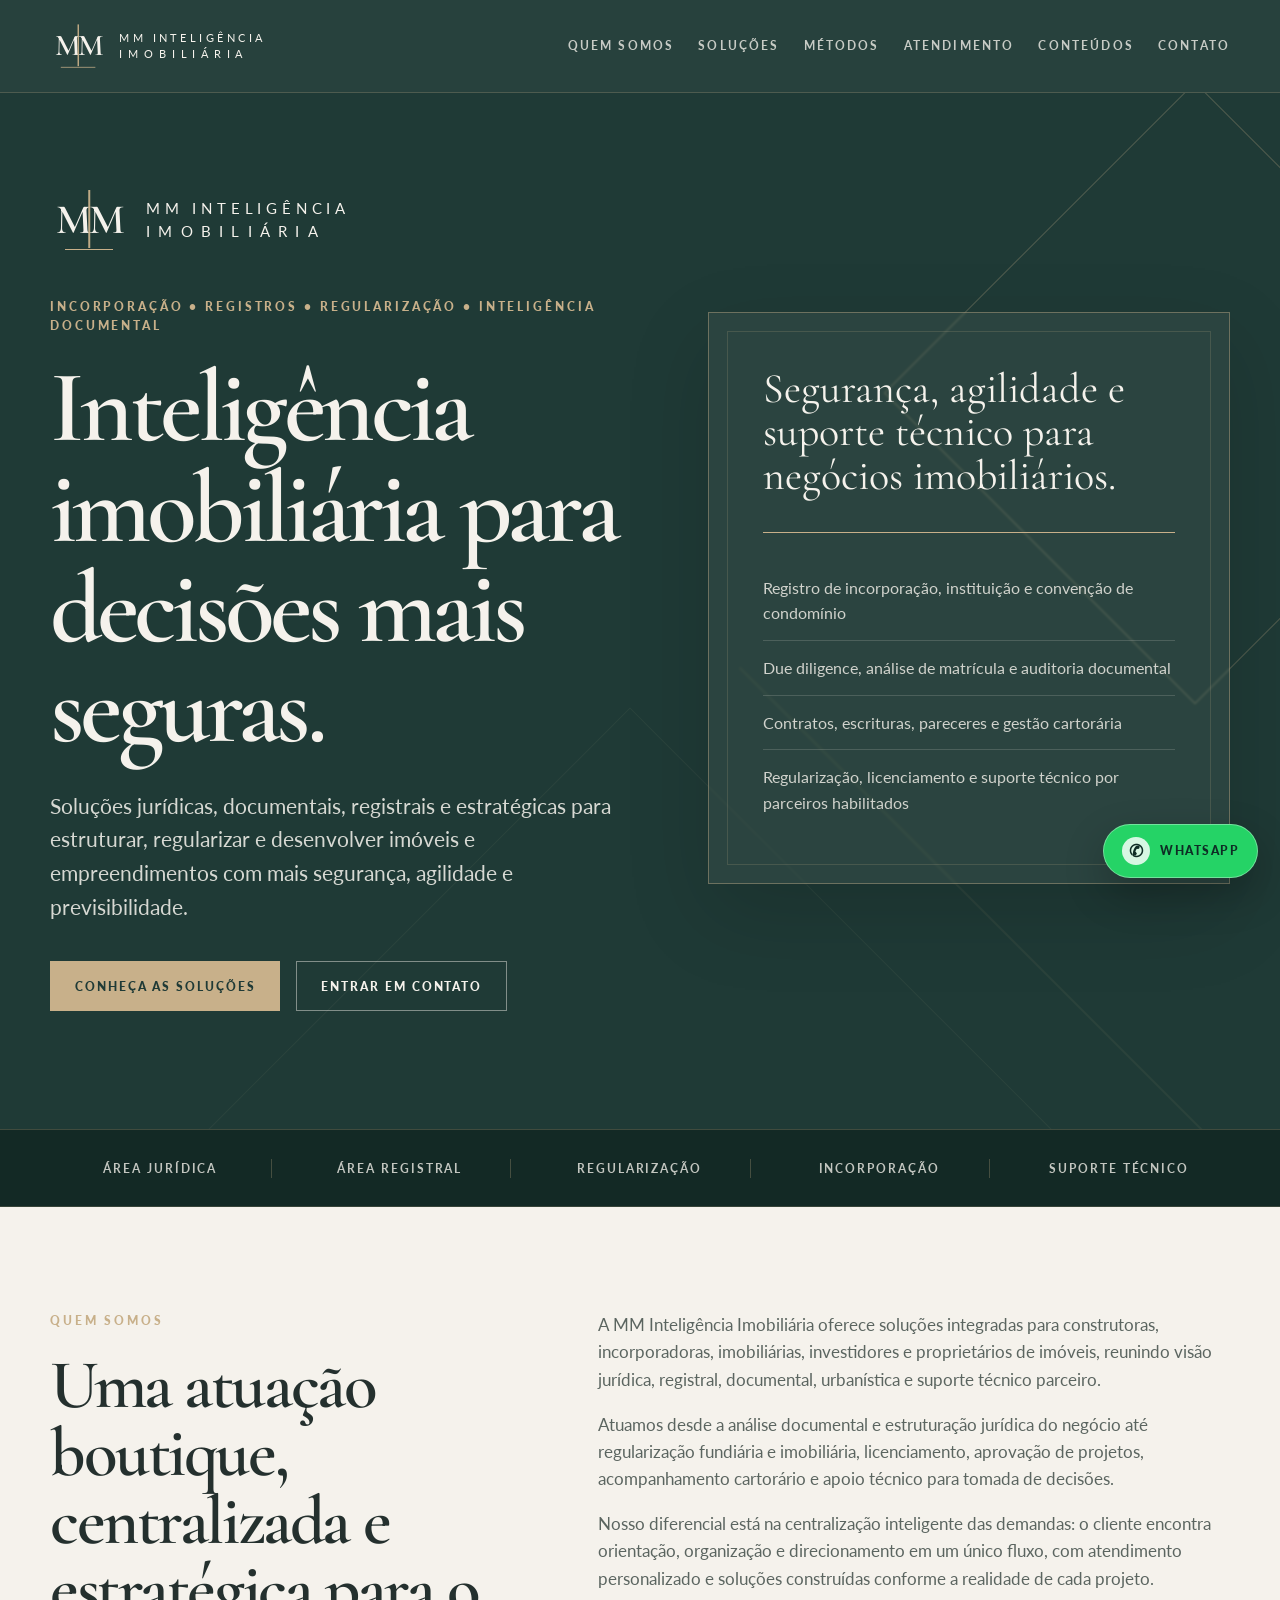
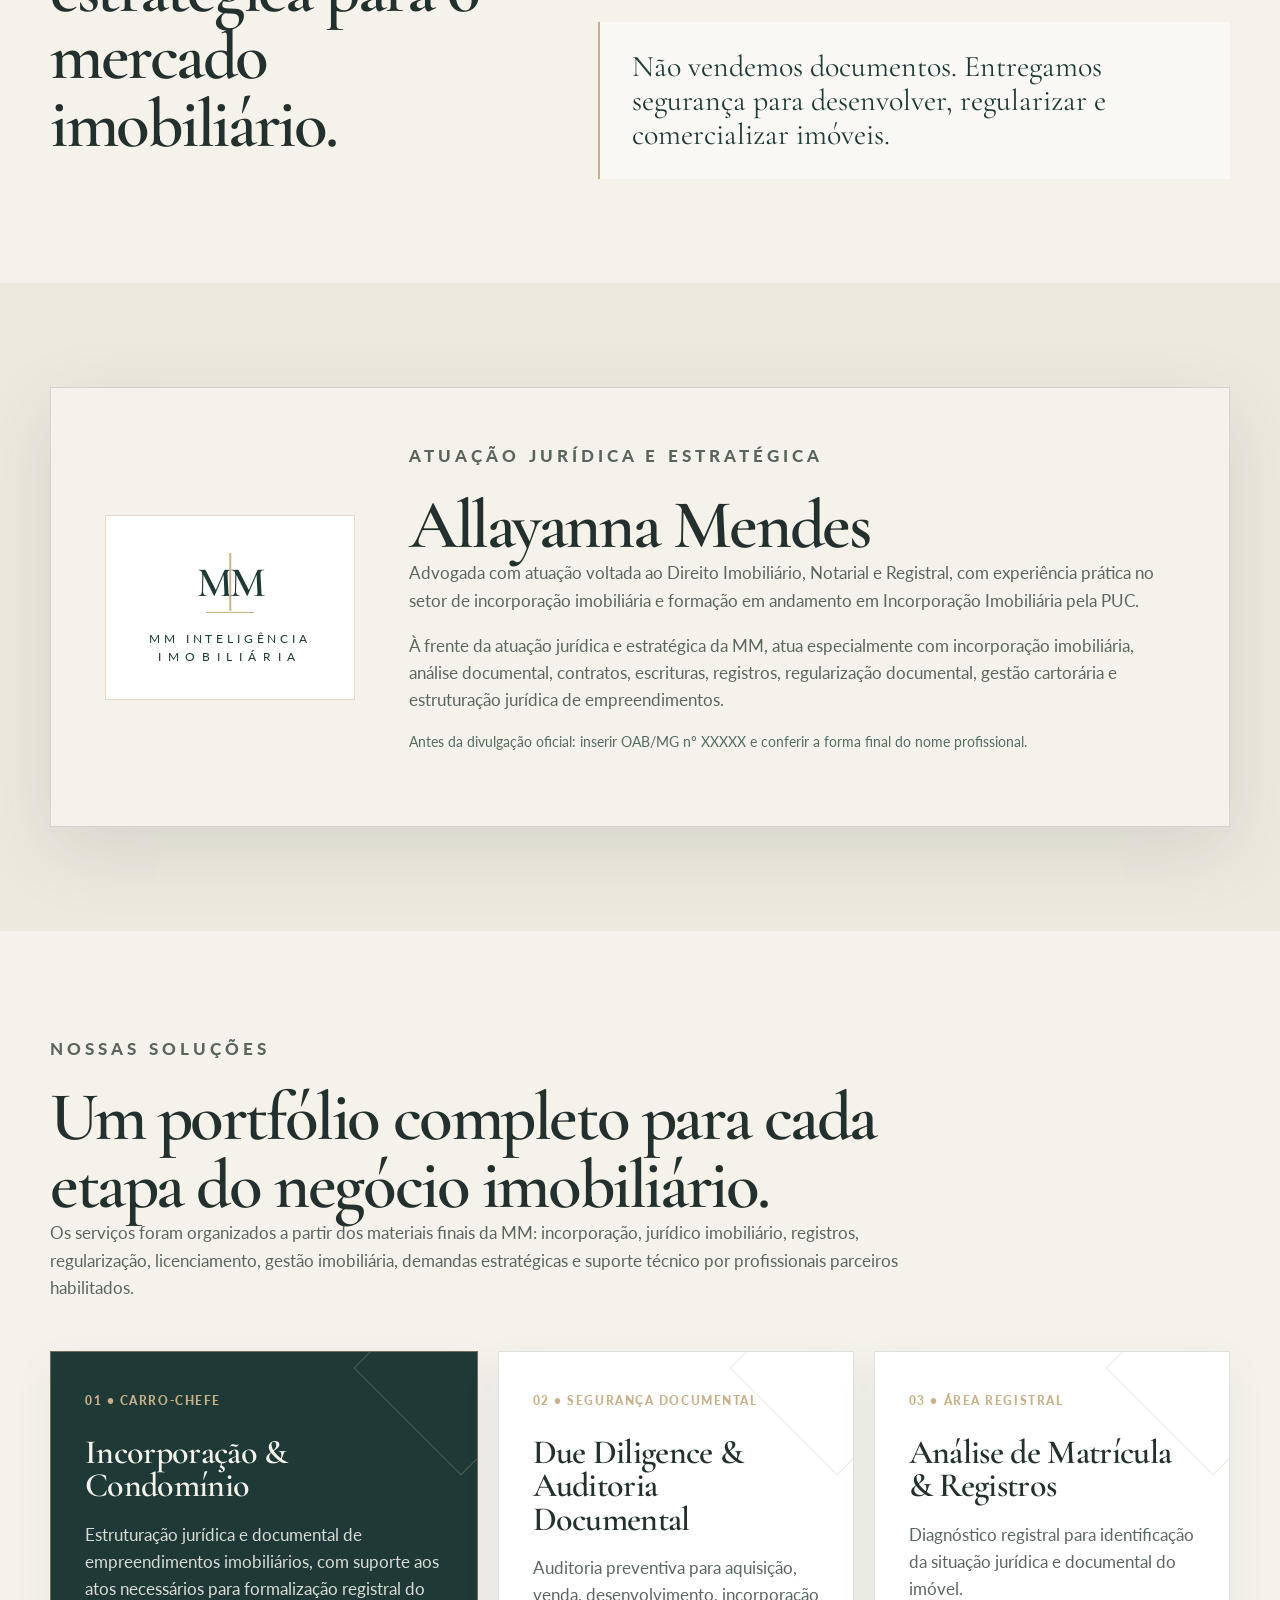
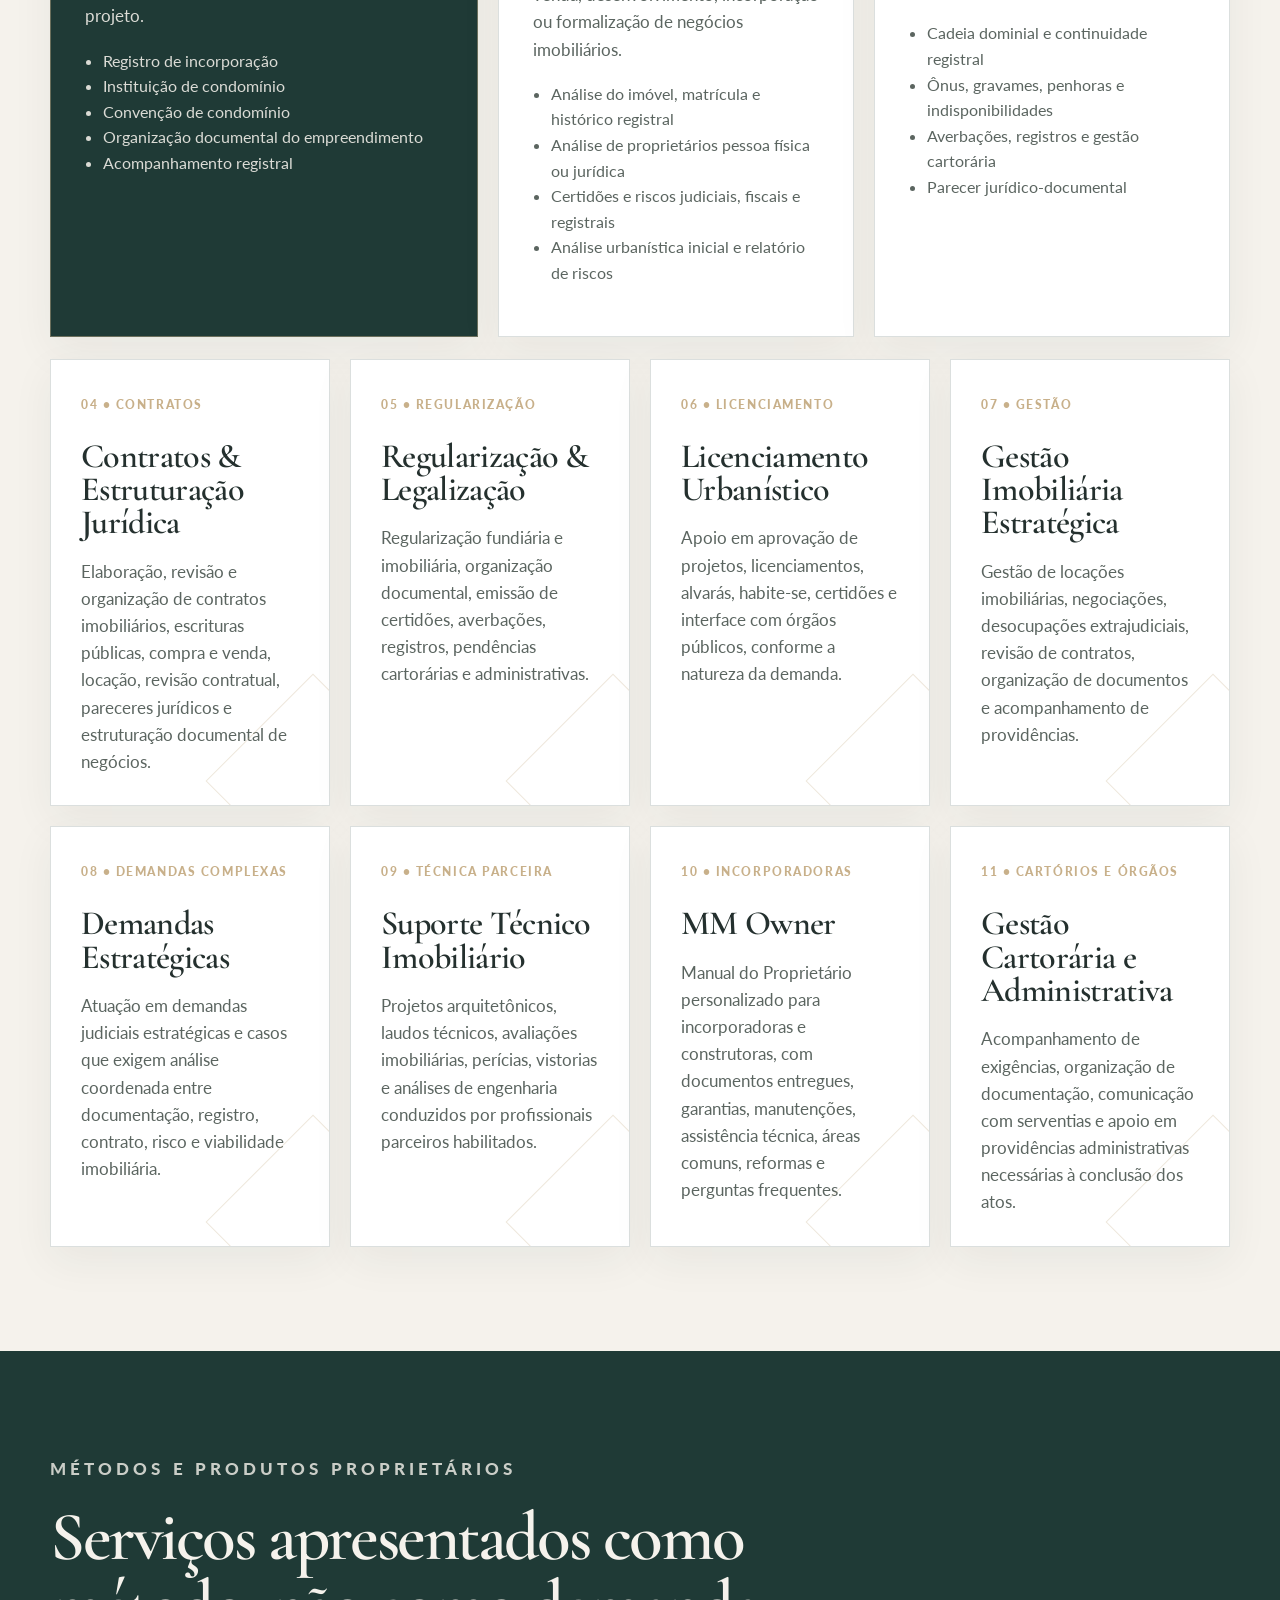
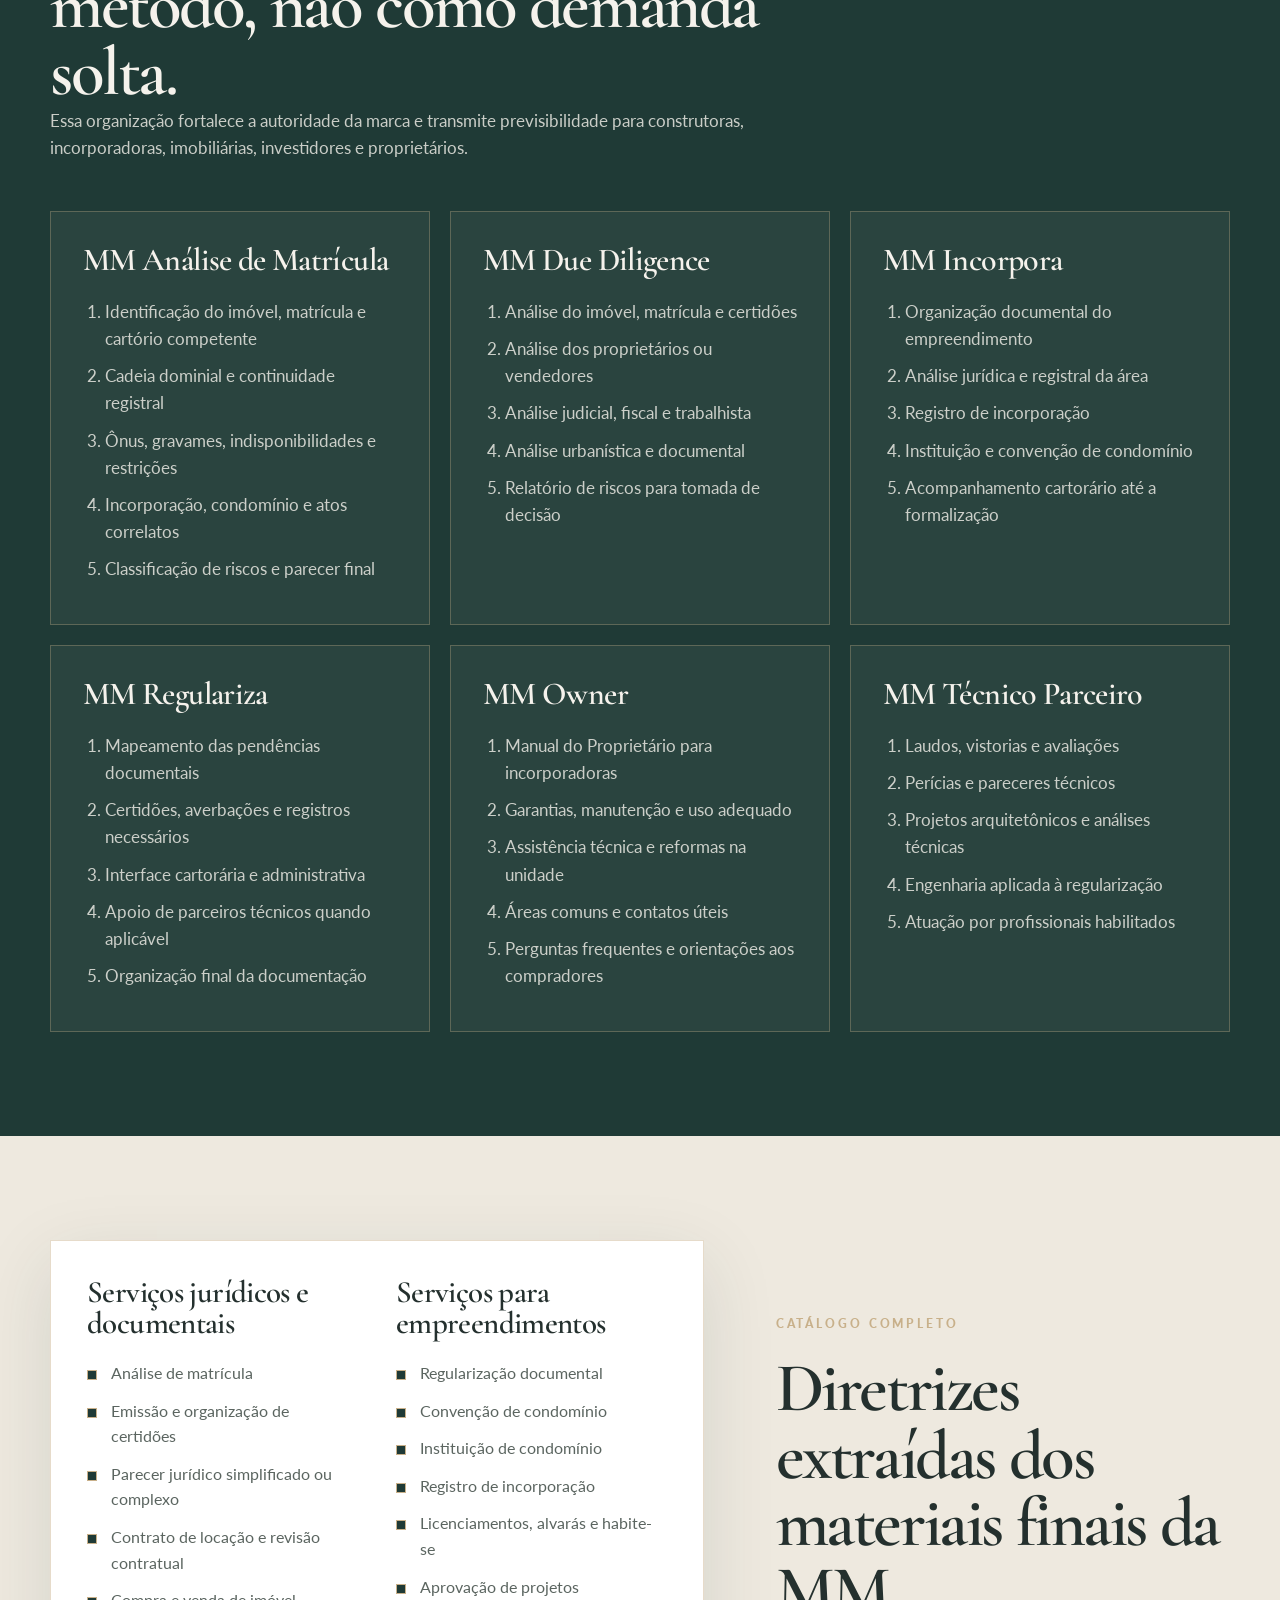
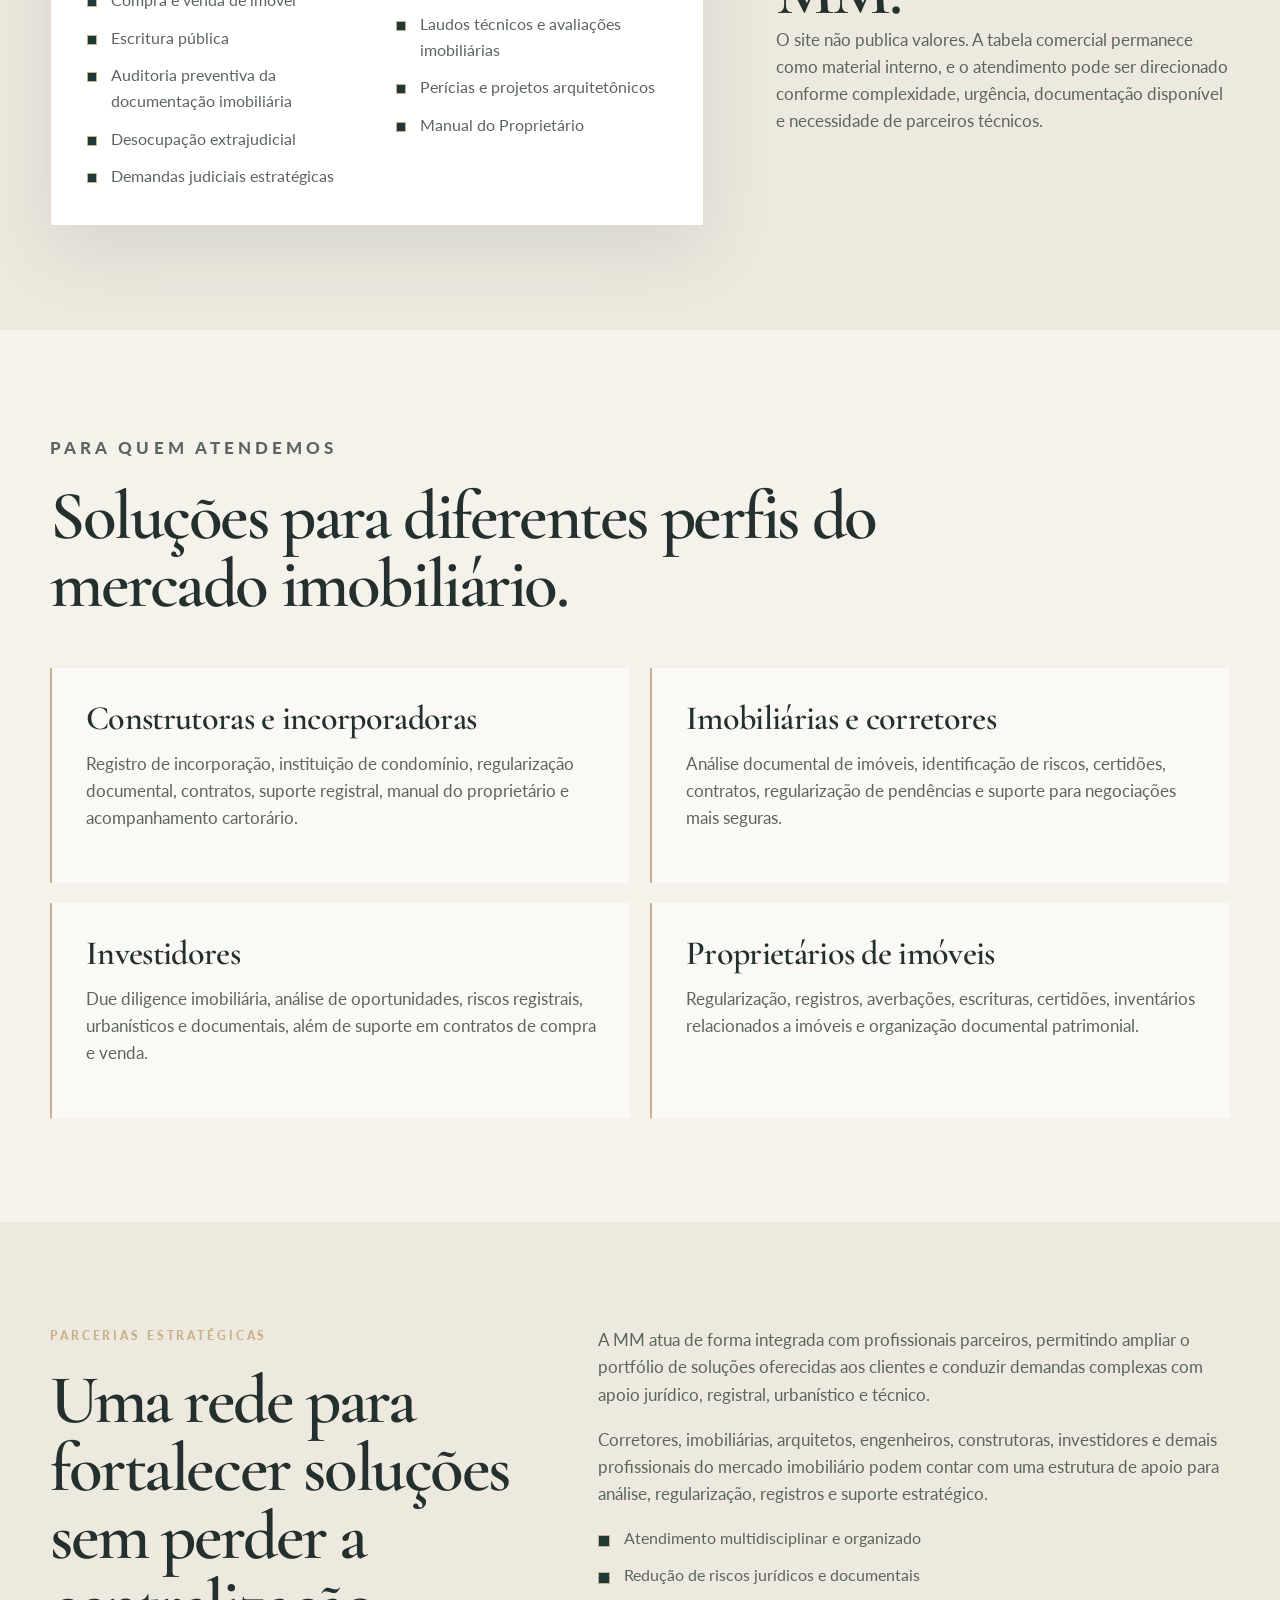
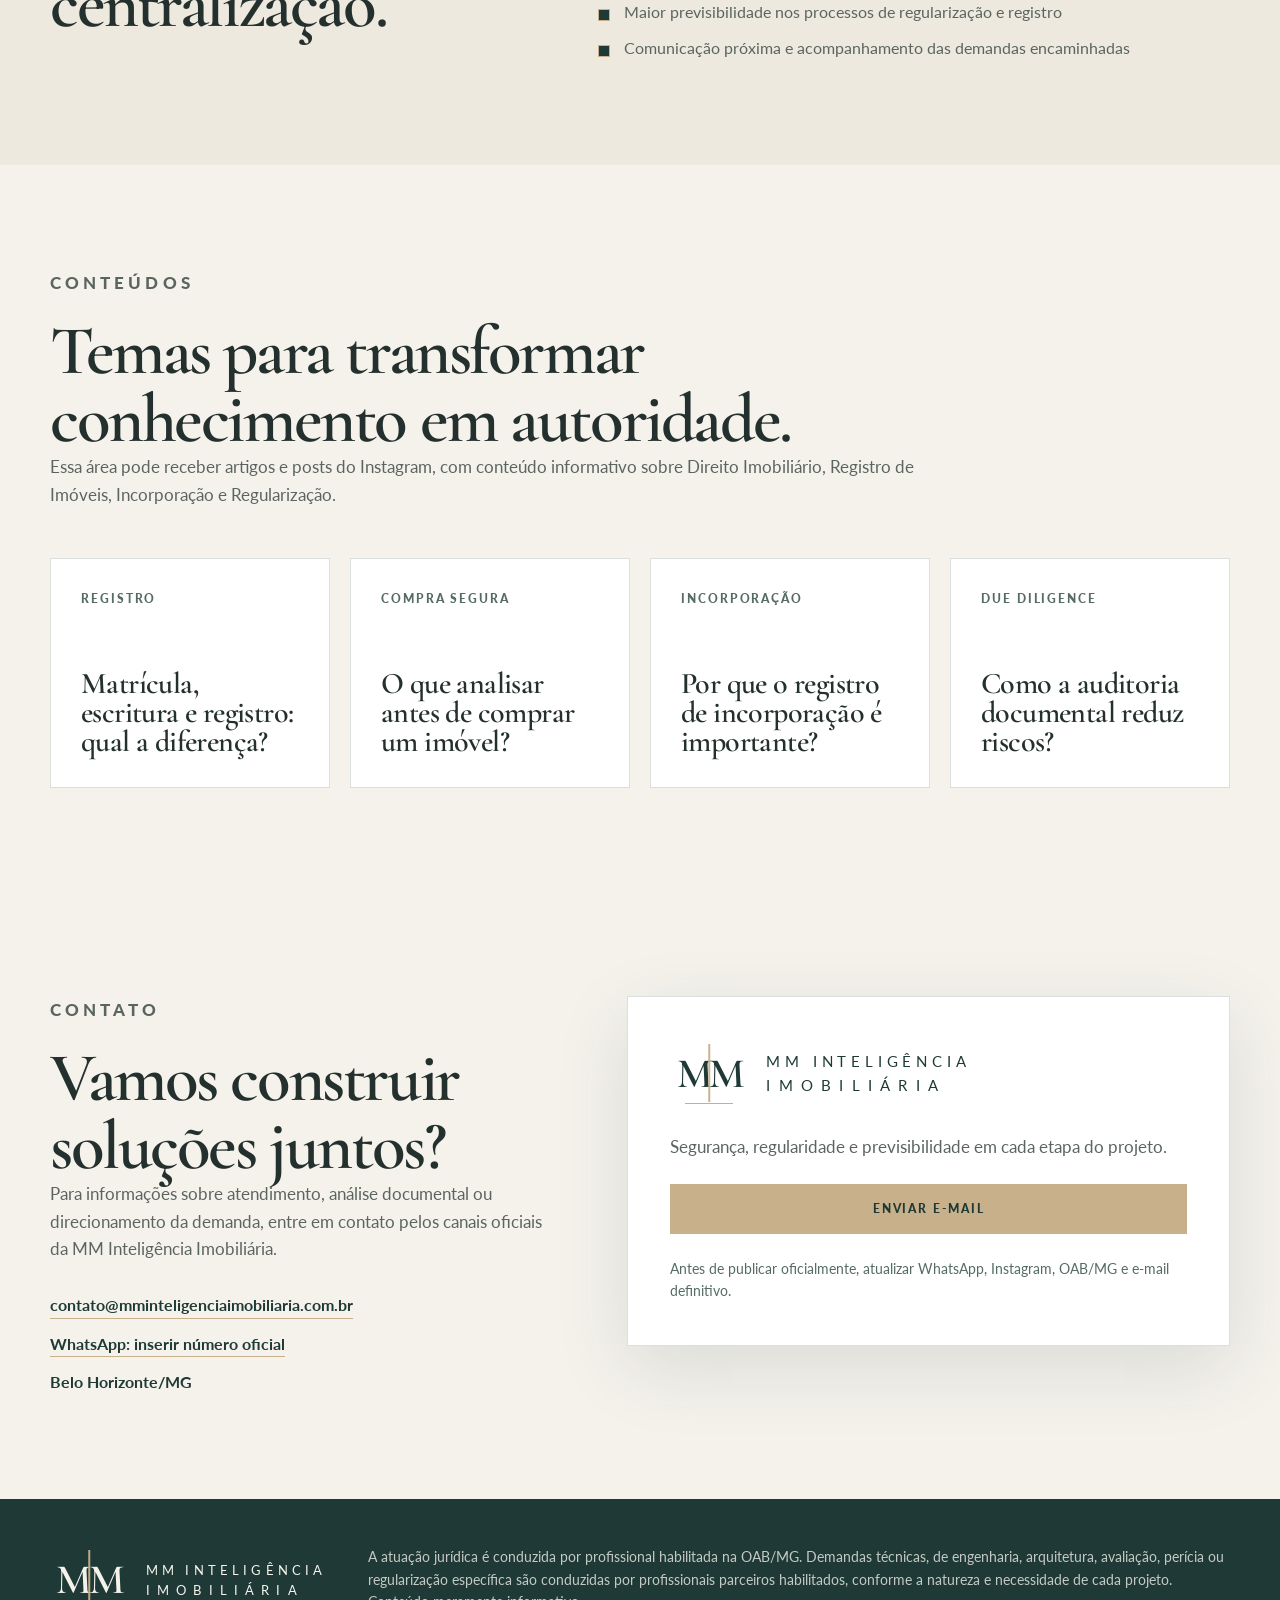
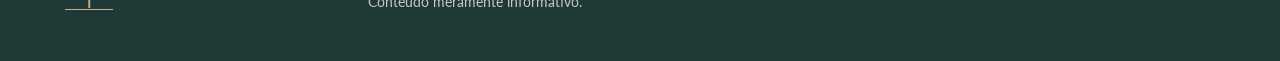
==== commit aade444b: "Add files via upload" ====
--- a/index.html
+++ b/index.html
@@ -19,7 +19,10 @@
   <header class="site-header" id="topo">
     <div class="container nav-wrap">
       <a class="brand" href="#topo" aria-label="Página inicial da MM Inteligência Imobiliária">
-        <img src="assets/logo-mm-24-light.svg" alt="MM Inteligência Imobiliária" />
+        <span class="mm-logo logo-light" aria-label="MM Inteligência Imobiliária">
+  <span class="logo-mark" aria-hidden="true">MM</span>
+  <span class="logo-name">MM Inteligência<br><em>Imobiliária</em></span>
+</span>
       </a>
       <button class="menu-toggle" aria-label="Abrir menu" aria-expanded="false">☰</button>
       <nav class="main-nav" aria-label="Menu principal">
@@ -40,7 +43,10 @@
       <div class="hero-bg-line line-c"></div>
       <div class="container hero-grid">
         <div class="hero-copy">
-          <img class="hero-brand" src="assets/logo-mm-24-light.svg" alt="MM Inteligência Imobiliária" />
+          <span class="mm-logo logo-light hero-brand" aria-label="MM Inteligência Imobiliária">
+  <span class="logo-mark" aria-hidden="true">MM</span>
+  <span class="logo-name">MM Inteligência<br><em>Imobiliária</em></span>
+</span>
           <p class="eyebrow">Incorporação • registros • regularização • inteligência documental</p>
           <h1>Inteligência imobiliária para decisões mais seguras.</h1>
           <p class="lead">Soluções jurídicas, documentais, registrais e estratégicas para estruturar, regularizar e desenvolver imóveis e empreendimentos com mais segurança, agilidade e previsibilidade.</p>
@@ -90,7 +96,10 @@
     <section class="section section-muted" id="allayanna">
       <div class="container profile-card">
         <div class="profile-logo" aria-hidden="true">
-          <img src="assets/logo-mm-24-dark.svg" alt="" />
+          <span class="mm-logo logo-dark" aria-label="MM Inteligência Imobiliária">
+  <span class="logo-mark" aria-hidden="true">MM</span>
+  <span class="logo-name">MM Inteligência<br><em>Imobiliária</em></span>
+</span>
         </div>
         <div>
           <p class="section-kicker">Atuação jurídica e estratégica</p>
@@ -395,12 +404,15 @@
           <p>Para informações sobre atendimento, análise documental ou direcionamento da demanda, entre em contato pelos canais oficiais da MM Inteligência Imobiliária.</p>
           <div class="contact-list">
             <a href="mailto:contato@mminteligenciaimobiliaria.com.br">contato@mminteligenciaimobiliaria.com.br</a>
-            <a href="https://wa.me/5531999999999" target="_blank" rel="noopener">WhatsApp: inserir número oficial</a>
+            <a href="https://wa.me/5531999999999?text=Ol%C3%A1%2C%20gostaria%20de%20informa%C3%A7%C3%B5es%20sobre%20a%20MM%20Intelig%C3%AAncia%20Imobili%C3%A1ria." target="_blank" rel="noopener">WhatsApp: inserir número oficial</a>
             <span>Belo Horizonte/MG</span>
           </div>
         </div>
         <aside class="contact-card">
-          <img src="assets/logo-mm-24-dark.svg" alt="MM Inteligência Imobiliária" />
+          <span class="mm-logo logo-dark" aria-label="MM Inteligência Imobiliária">
+  <span class="logo-mark" aria-hidden="true">MM</span>
+  <span class="logo-name">MM Inteligência<br><em>Imobiliária</em></span>
+</span>
           <p>Segurança, regularidade e previsibilidade em cada etapa do projeto.</p>
           <a class="btn btn-primary" href="mailto:contato@mminteligenciaimobiliaria.com.br?subject=Contato%20-%20MM%20Intelig%C3%AAncia%20Imobili%C3%A1ria">Enviar e-mail</a>
           <p class="form-note">Antes de publicar oficialmente, atualizar WhatsApp, Instagram, OAB/MG e e-mail definitivo.</p>
@@ -412,12 +424,21 @@
   <footer class="site-footer">
     <div class="container footer-grid">
       <div>
-        <img src="assets/logo-mm-24-light.svg" alt="MM Inteligência Imobiliária" class="footer-logo" />
+        <span class="mm-logo logo-light footer-logo" aria-label="MM Inteligência Imobiliária">
+  <span class="logo-mark" aria-hidden="true">MM</span>
+  <span class="logo-name">MM Inteligência<br><em>Imobiliária</em></span>
+</span>
       </div>
       <p>A atuação jurídica é conduzida por profissional habilitada na OAB/MG. Demandas técnicas, de engenharia, arquitetura, avaliação, perícia ou regularização específica são conduzidas por profissionais parceiros habilitados, conforme a natureza e necessidade de cada projeto. Conteúdo meramente informativo.</p>
     </div>
   </footer>
 
+
+  <a class="whatsapp-float" href="https://wa.me/5531999999999?text=Ol%C3%A1%2C%20gostaria%20de%20informa%C3%A7%C3%B5es%20sobre%20a%20MM%20Intelig%C3%AAncia%20Imobili%C3%A1ria." target="_blank" rel="noopener" aria-label="Falar com a MM Inteligência Imobiliária pelo WhatsApp">
+    <span class="whatsapp-icon" aria-hidden="true">✆</span>
+    <span>WhatsApp</span>
+  </a>
+
   <script src="script.js"></script>
 </body>
 </html>
--- a/style.css
+++ b/style.css
@@ -182,3 +182,114 @@
   .panel-title { font-size: 32px; }
   .footer-logo { width: 210px; }
 }
+
+
+/* Logo MM em texto/HTML — evita imagem quebrada no GitHub Pages */
+.mm-logo {
+  display: inline-flex;
+  align-items: center;
+  gap: 18px;
+  line-height: 1;
+  text-decoration: none;
+}
+.mm-logo .logo-mark {
+  font-family: "Cormorant Garamond", Georgia, serif;
+  font-weight: 600;
+  font-size: 42px;
+  letter-spacing: -0.08em;
+  position: relative;
+  display: inline-flex;
+  align-items: center;
+  justify-content: center;
+  min-width: 78px;
+  height: 70px;
+}
+.mm-logo .logo-mark::before {
+  content: "";
+  position: absolute;
+  width: 1.5px;
+  height: 58px;
+  background: var(--gold);
+  left: 50%;
+  transform: translateX(-50%);
+  top: 5px;
+  opacity: .95;
+}
+.mm-logo .logo-mark::after {
+  content: "";
+  position: absolute;
+  width: 48px;
+  height: 1px;
+  background: var(--gold);
+  bottom: 5px;
+  left: 50%;
+  transform: translateX(-50%);
+}
+.mm-logo .logo-name {
+  font-family: "Lato", Arial, sans-serif;
+  font-size: 15px;
+  letter-spacing: .32em;
+  text-transform: uppercase;
+  font-weight: 400;
+  line-height: 1.55;
+  white-space: nowrap;
+}
+.mm-logo .logo-name em {
+  font-style: normal;
+  letter-spacing: .55em;
+}
+.logo-light { color: var(--off-white); }
+.logo-light .logo-mark { color: var(--off-white); }
+.logo-dark { color: var(--green-deep); }
+.logo-dark .logo-mark { color: var(--green-deep); }
+.brand { width: auto !important; }
+.brand .mm-logo { transform: scale(.72); transform-origin: left center; }
+.hero-brand { width: auto !important; margin-bottom: 42px; transform: none; }
+.profile-logo .mm-logo { width: 100%; justify-content: center; flex-direction: column; gap: 12px; padding: 18px 10px; text-align: center; }
+.profile-logo .logo-name { font-size: 12px; }
+.contact-card .mm-logo { justify-content: flex-start; }
+.footer-logo { width: auto !important; }
+.footer-logo .logo-name { font-size: 13px; }
+
+/* Botão flutuante do WhatsApp */
+.whatsapp-float {
+  position: fixed;
+  right: 22px;
+  bottom: 22px;
+  z-index: 999;
+  display: inline-flex;
+  align-items: center;
+  gap: 10px;
+  min-height: 54px;
+  padding: 0 18px;
+  border-radius: 999px;
+  background: #25D366;
+  color: #0E2D25;
+  font-family: "Lato", Arial, sans-serif;
+  font-size: 12px;
+  font-weight: 900;
+  letter-spacing: .12em;
+  text-transform: uppercase;
+  box-shadow: 0 16px 42px rgba(0,0,0,.24);
+  border: 1px solid rgba(255,255,255,.35);
+}
+.whatsapp-float:hover { transform: translateY(-2px); }
+.whatsapp-icon {
+  width: 28px;
+  height: 28px;
+  border-radius: 50%;
+  display: inline-flex;
+  align-items: center;
+  justify-content: center;
+  background: rgba(255,255,255,.82);
+  font-size: 17px;
+}
+
+@media (max-width: 620px) {
+  .brand .mm-logo { transform: scale(.56); }
+  .hero-brand .logo-mark { font-size: 46px; }
+  .hero-brand .logo-name { font-size: 12px; letter-spacing: .22em; }
+  .mm-logo .logo-name em { letter-spacing: .42em; }
+  .whatsapp-float { right: 14px; bottom: 14px; min-height: 50px; padding: 0 14px; }
+  .whatsapp-float span:last-child { display: none; }
+}
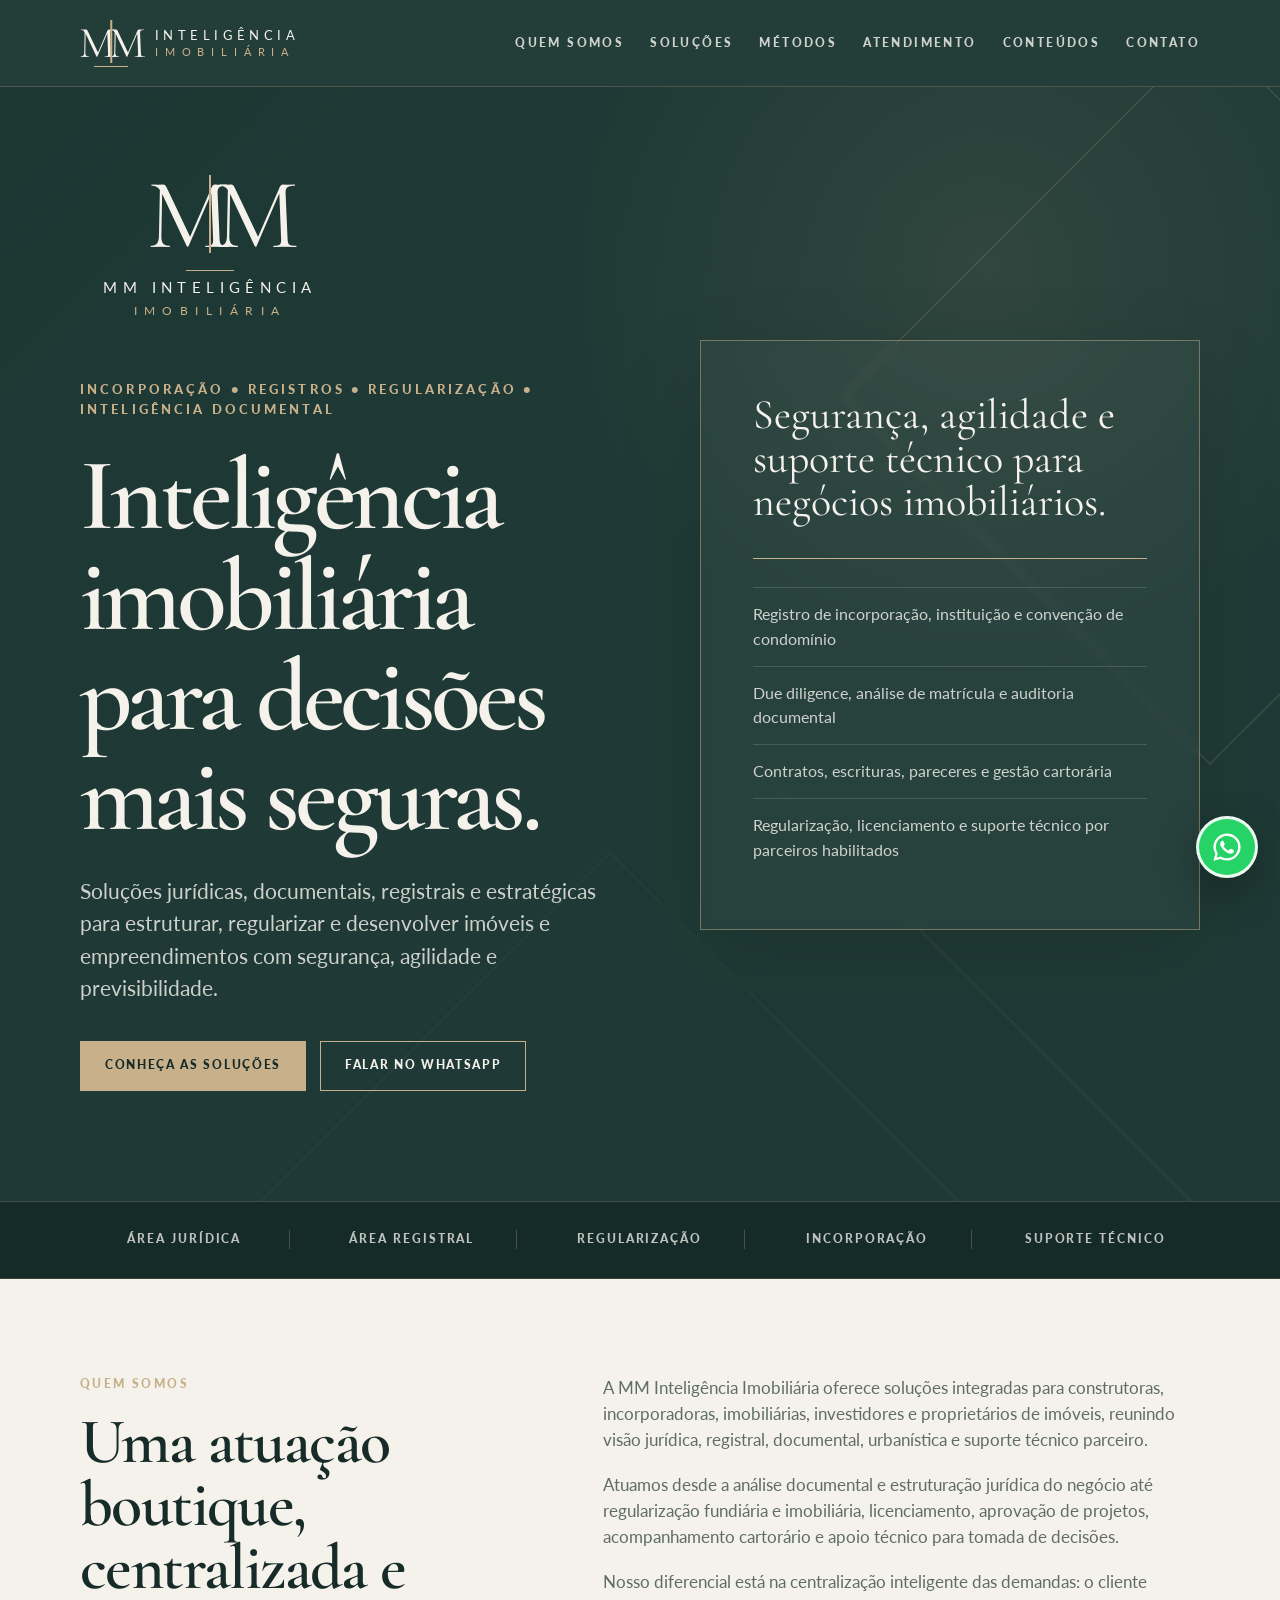
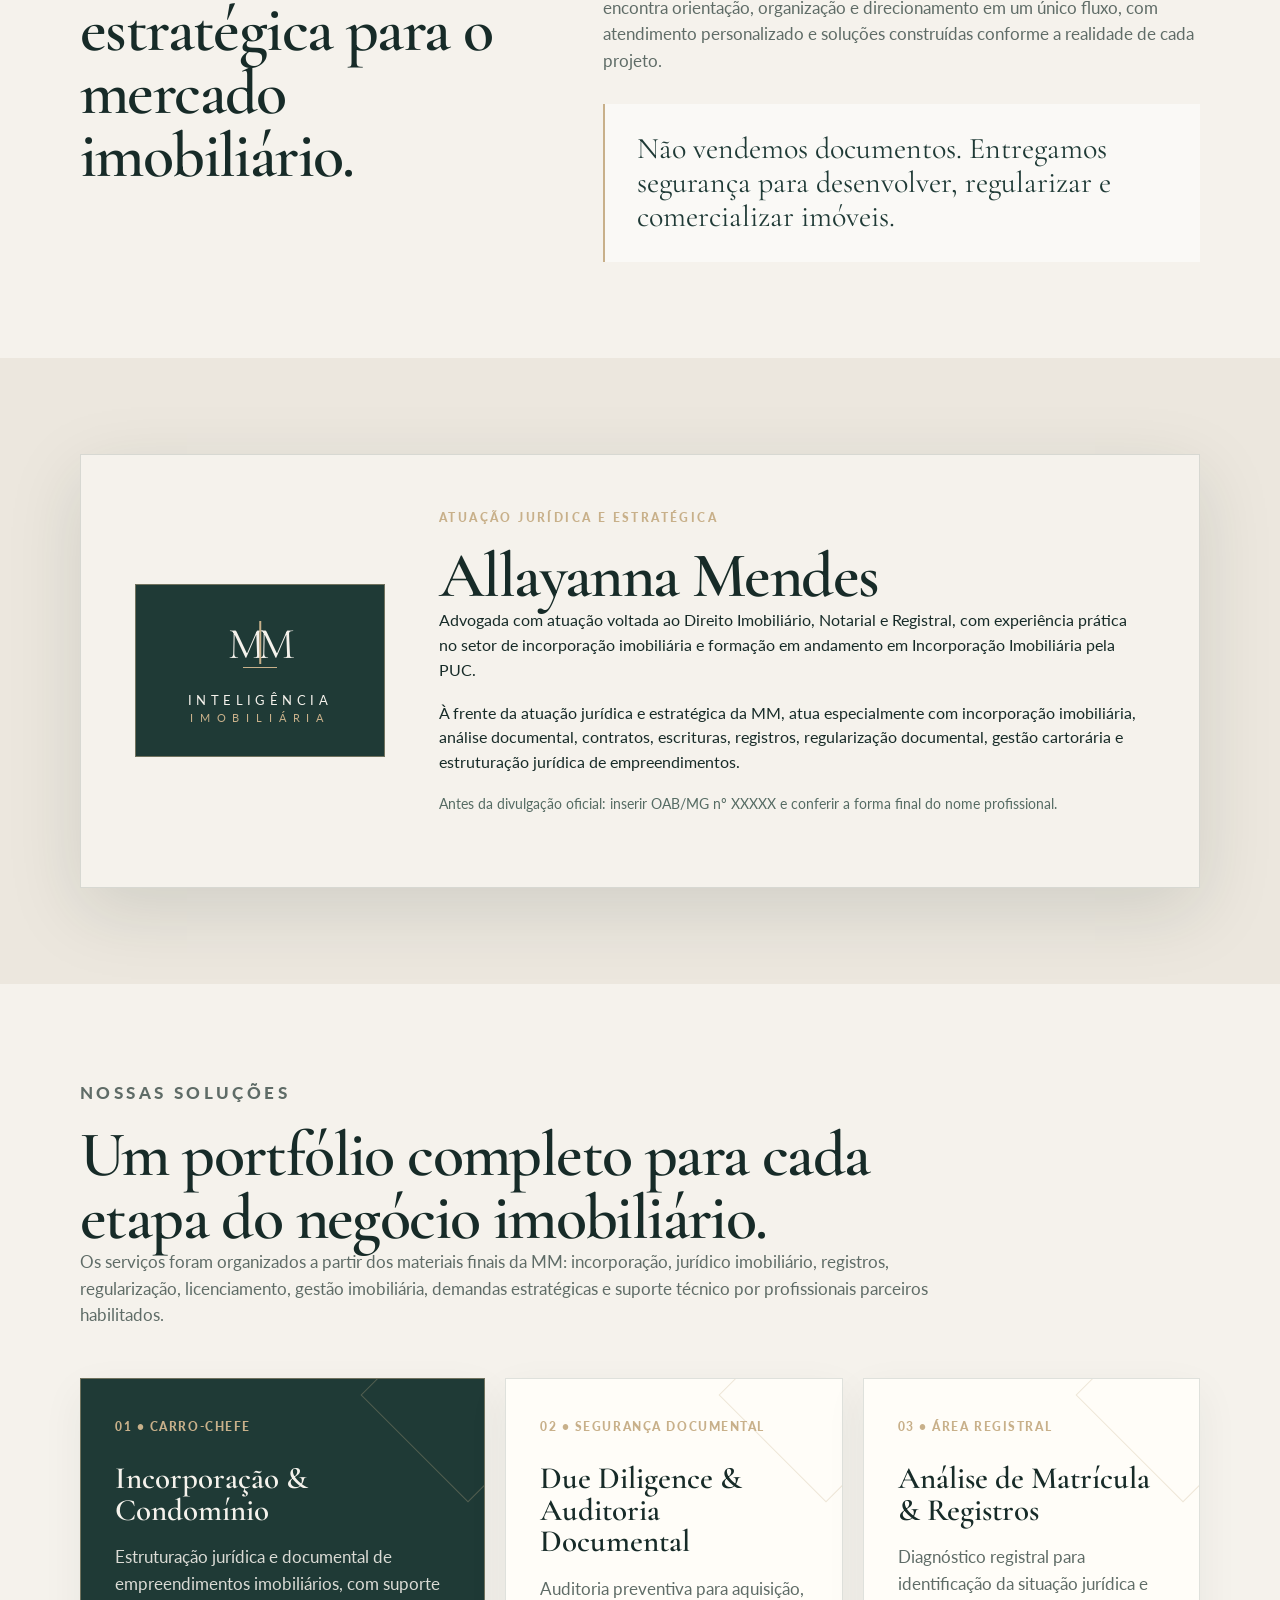
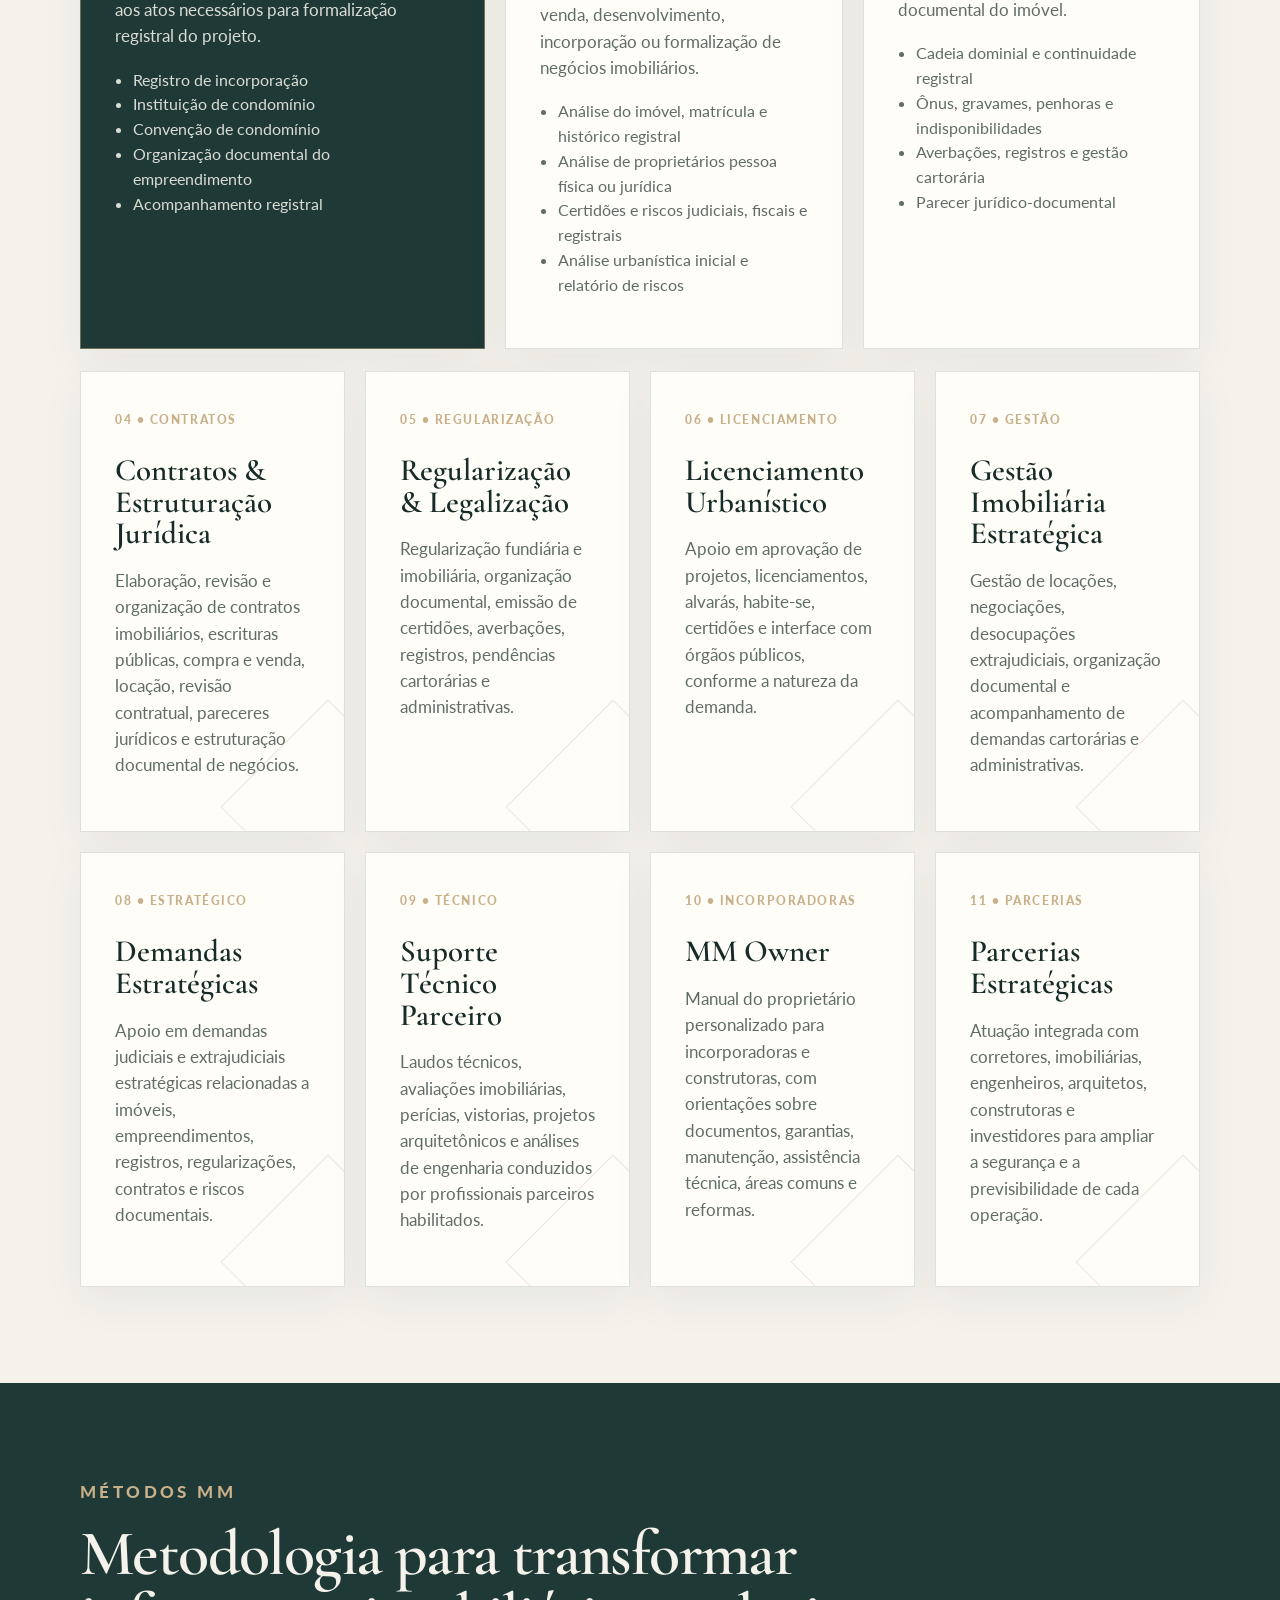
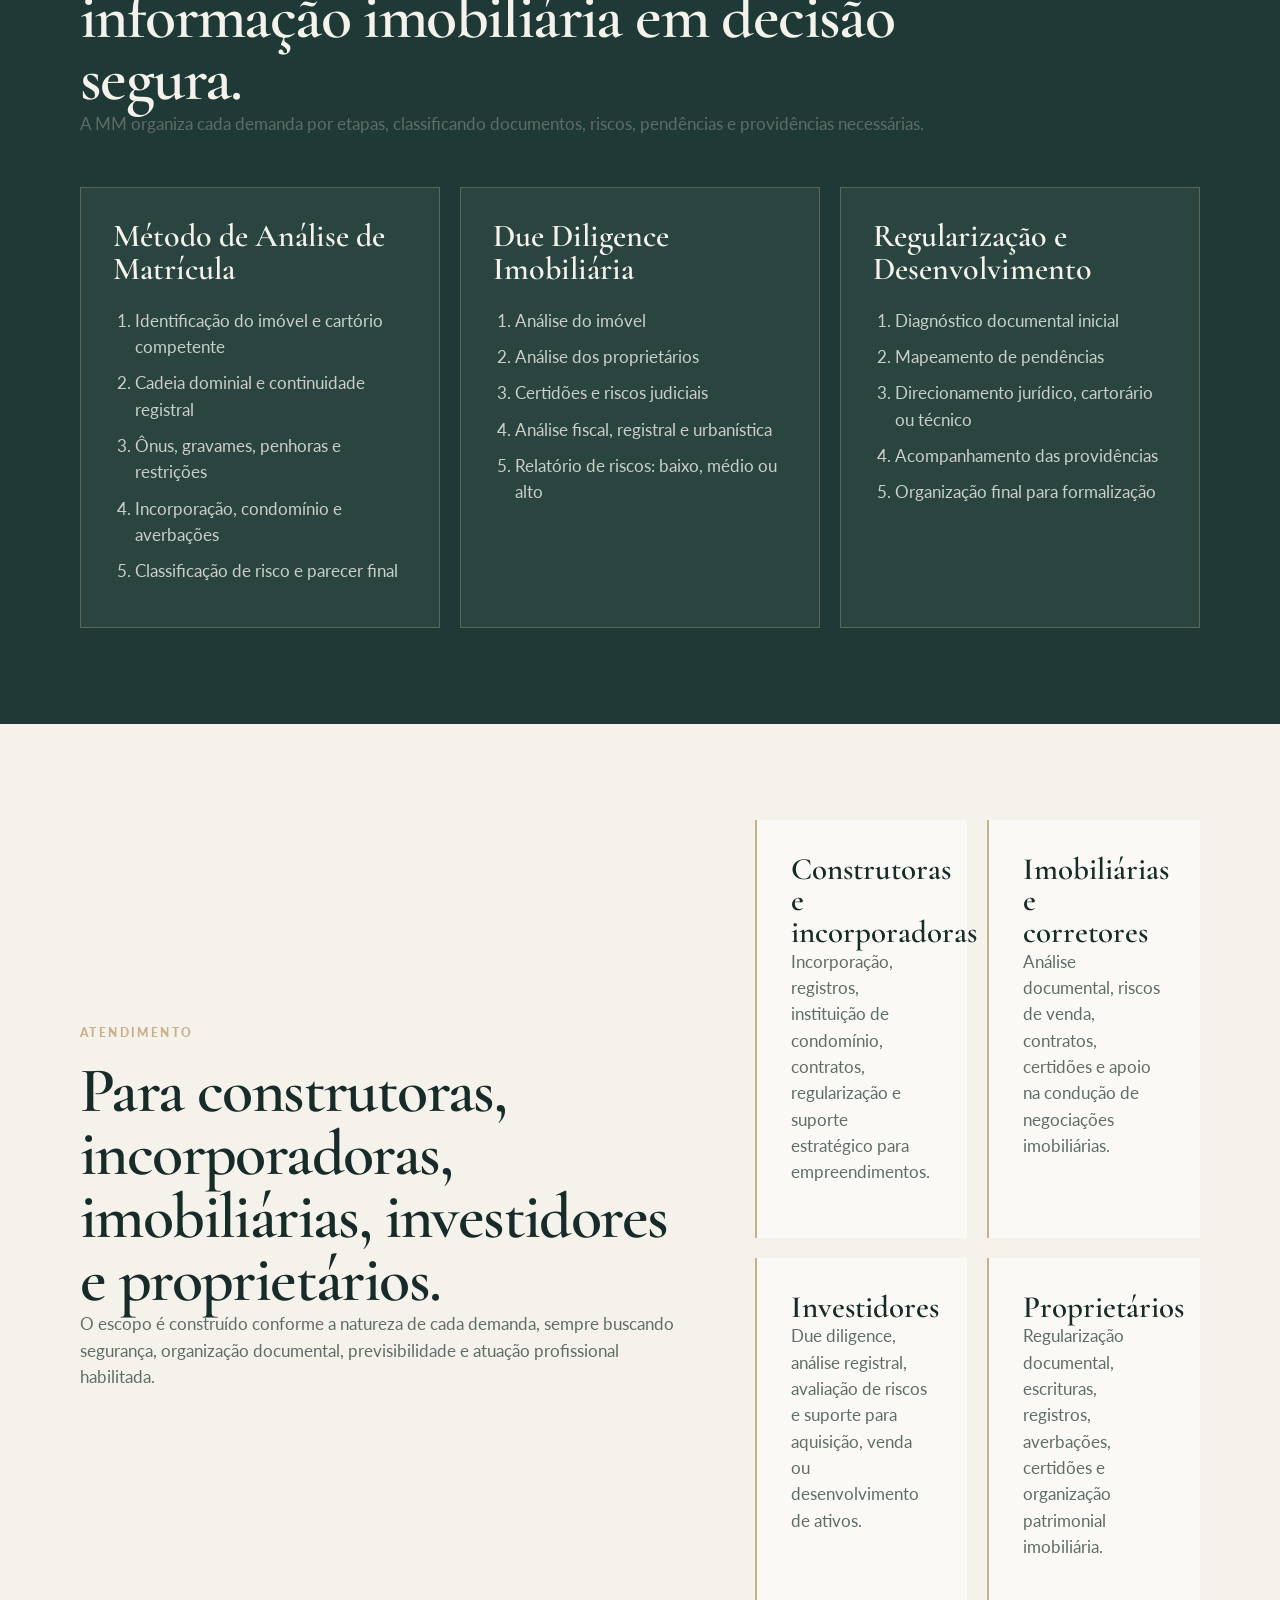
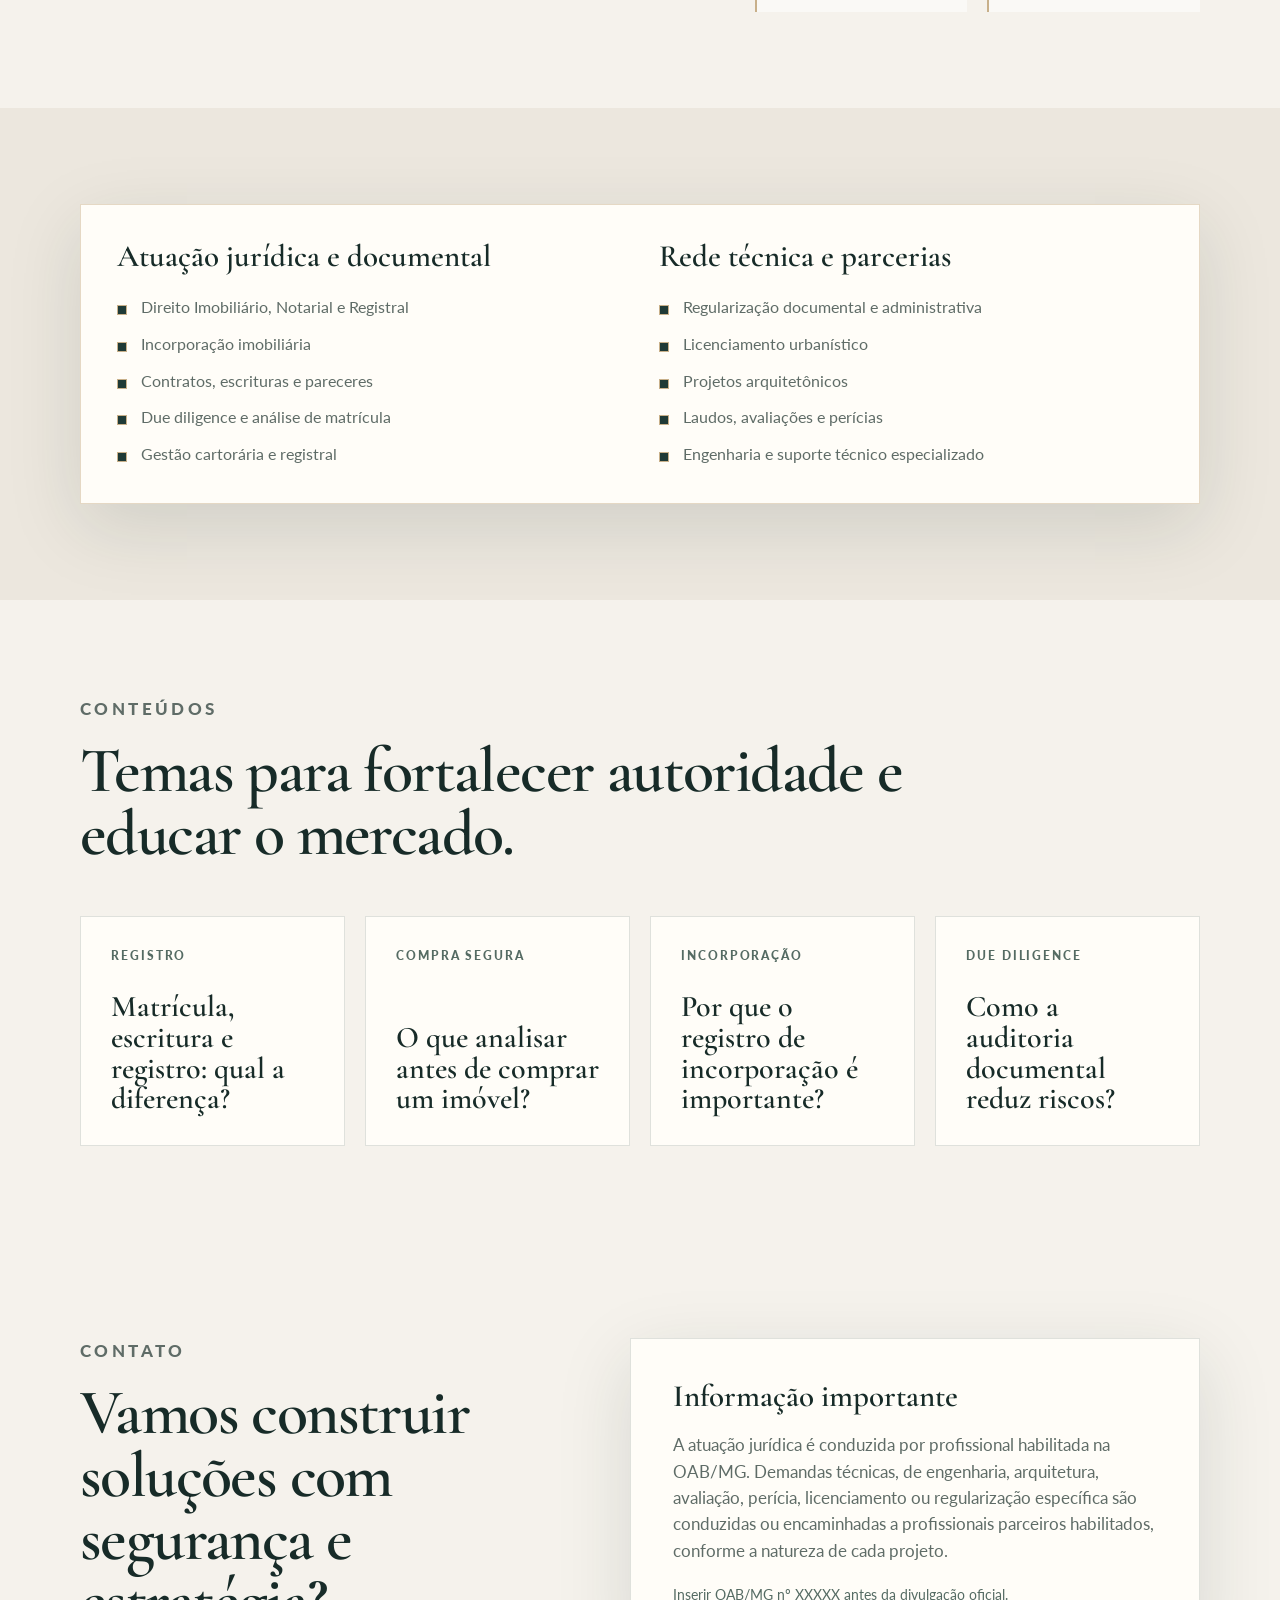
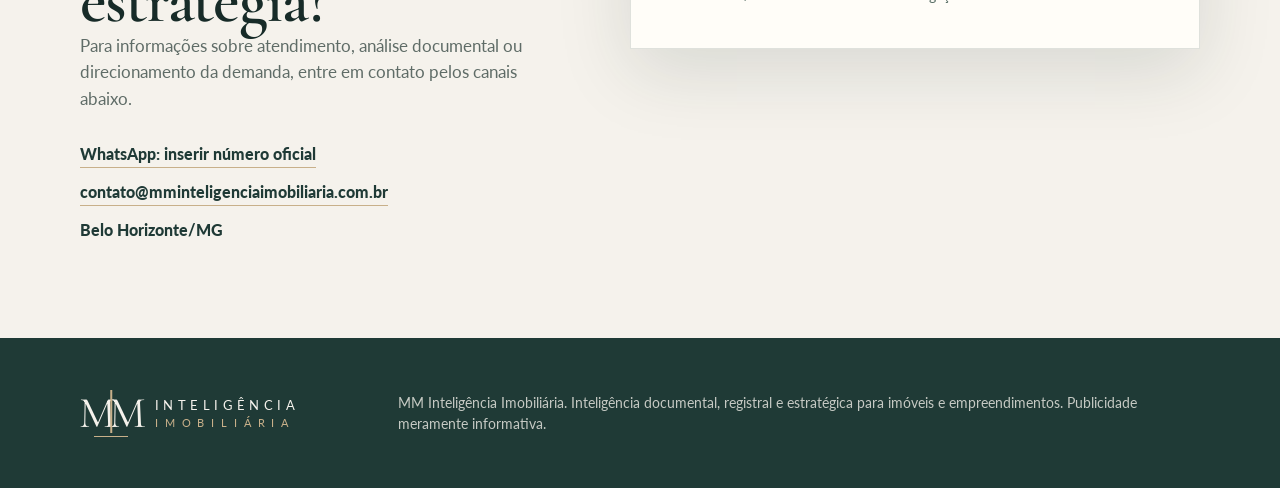
==== commit 25d93086: "Add files via upload" ====
--- a/index.html
+++ b/index.html
@@ -3,442 +3,162 @@
 <head>
   <meta charset="utf-8" />
   <meta name="viewport" content="width=device-width, initial-scale=1" />
-  <title>MM Inteligência Imobiliária | Incorporação, registros e due diligence imobiliária</title>
-  <meta name="description" content="Soluções jurídicas, documentais, registrais e estratégicas para incorporação, regularização, due diligence, contratos e suporte técnico parceiro no mercado imobiliário." />
+  <title>MM Inteligência Imobiliária | Incorporação, Registros e Due Diligence</title>
+  <meta name="description" content="Inteligência documental, registral e estratégica para imóveis e empreendimentos. Incorporação, due diligence, análise de matrícula, regularização, contratos e suporte técnico parceiro." />
   <meta name="theme-color" content="#1F3A36" />
   <meta property="og:title" content="MM Inteligência Imobiliária" />
-  <meta property="og:description" content="Segurança, agilidade e suporte técnico para negócios, imóveis e empreendimentos." />
+  <meta property="og:description" content="Segurança, agilidade e suporte técnico para negócios e empreendimentos imobiliários." />
   <meta property="og:type" content="website" />
-  <link rel="icon" href="favicon.svg" type="image/svg+xml" />
   <link rel="preconnect" href="https://fonts.googleapis.com">
   <link rel="preconnect" href="https://fonts.gstatic.com" crossorigin>
   <link href="https://fonts.googleapis.com/css2?family=Cormorant+Garamond:wght@500;600;700&family=Lato:wght@300;400;700;900&display=swap" rel="stylesheet">
-  <link rel="stylesheet" href="style.css" />
+  <style>
+    :root{
+      --green:#1F3A36;
+      --green-2:#152B28;
+      --green-3:#556B63;
+      --off:#F5F2EC;
+      --gold:#C8B08A;
+      --stone:#B7B1A7;
+      --text:#172B28;
+      --muted:#5F6C67;
+      --white:#fffdf8;
+      --border:rgba(31,58,54,.14);
+      --border-gold:rgba(200,176,138,.48);
+      --shadow:0 22px 70px rgba(21,43,40,.13);
+    }
+    *{box-sizing:border-box}
+    html{scroll-behavior:smooth}
+    body{margin:0;background:var(--off);color:var(--text);font-family:Lato,Arial,sans-serif;line-height:1.55}
+    a{color:inherit;text-decoration:none}
+    .container{width:min(1120px,calc(100% - 40px));margin:0 auto}
+    .section{padding:96px 0}
+    .section-dark{background:var(--green);color:var(--off)}
+    .section-muted{background:#ece7de}
+    h1,h2,h3{font-family:"Cormorant Garamond",Georgia,serif;font-weight:600;line-height:.98;margin:0;color:var(--text)}
+    h1{font-size:clamp(56px,8vw,112px);letter-spacing:-.045em;color:var(--off)}
+    h2{font-size:clamp(40px,5vw,66px);letter-spacing:-.025em}
+    h3{font-size:31px;line-height:1.02}
+    p{margin:0 0 18px}
+    .site-header{position:sticky;top:0;z-index:20;background:rgba(31,58,54,.98);border-bottom:1px solid rgba(200,176,138,.24)}
+    .nav-wrap{min-height:86px;display:flex;align-items:center;justify-content:space-between;gap:24px}
+    .brand{display:flex;align-items:center;gap:13px;min-width:245px;color:var(--off)}
+    .brand-mark{font-family:"Cormorant Garamond",Georgia,serif;font-size:44px;line-height:1;color:var(--off);letter-spacing:-.14em;position:relative;width:62px;height:58px;display:flex;align-items:center;justify-content:center;padding-right:3px}
+    .brand-mark:before{content:"";position:absolute;width:1.5px;height:43px;background:var(--gold);left:50%;top:6px;transform:translateX(-50%)}
+    .brand-mark:after{content:"";position:absolute;width:34px;height:1px;background:var(--gold);left:50%;bottom:5px;transform:translateX(-50%)}
+    .brand-name{display:flex;flex-direction:column;font-size:13px;text-transform:uppercase;letter-spacing:.34em;color:var(--off);line-height:1.45;white-space:nowrap}
+    .brand-name small{font-size:11px;letter-spacing:.62em;color:var(--gold)}
+    .main-nav{display:flex;align-items:center;gap:26px;text-transform:uppercase;letter-spacing:.2em;font-size:12px;font-weight:900;color:rgba(245,242,236,.82)}
+    .main-nav a:hover{color:var(--gold)}
+    .menu-toggle{display:none;background:none;border:1px solid rgba(200,176,138,.46);color:var(--off);font-size:22px;padding:8px 12px}
+    .hero{position:relative;overflow:hidden;min-height:calc(100vh - 86px);display:flex;align-items:center;padding:92px 0 110px}
+    .hero:before{content:"";position:absolute;inset:0;background:radial-gradient(circle at 77% 16%,rgba(200,176,138,.10),transparent 31%),linear-gradient(135deg,rgba(21,43,40,.18),transparent 44%);pointer-events:none}
+    .hero-line{position:absolute;border:1px solid rgba(200,176,138,.24);transform:rotate(45deg);pointer-events:none}
+    .line-a{width:520px;height:520px;right:-190px;top:50px}.line-b{width:720px;height:720px;right:310px;bottom:-520px;opacity:.30}.line-c{width:680px;height:1px;right:-40px;bottom:210px;opacity:.24}
+    .hero-grid{position:relative;display:grid;grid-template-columns:1.04fr .96fr;gap:78px;align-items:center}
+    .hero-logo{width:260px;margin-bottom:58px;color:var(--off);display:block}
+    .hero-logo .big-mark{font-family:"Cormorant Garamond",Georgia,serif;font-size:100px;line-height:.74;letter-spacing:-.16em;display:block;position:relative;width:126px;margin:0 auto 22px;text-align:center;padding-right:5px}
+    .hero-logo .big-mark:before{content:"";position:absolute;width:2px;height:78px;background:var(--gold);left:50%;top:-4px;transform:translateX(-50%)}
+    .hero-logo .big-mark:after{content:"";position:absolute;width:48px;height:1px;background:var(--gold);left:50%;bottom:-18px;transform:translateX(-50%)}
+    .hero-logo .logo-lines{text-align:center;text-transform:uppercase;letter-spacing:.36em;font-size:15px;line-height:1.7;color:var(--off)}
+    .hero-logo .logo-lines span{display:block;color:var(--gold);letter-spacing:.62em;font-size:12px}
+    .eyebrow{color:var(--gold);font-size:13px;text-transform:uppercase;letter-spacing:.24em;font-weight:900;margin-bottom:26px}
+    .lead{font-size:21px;color:rgba(245,242,236,.82);max-width:720px;margin-top:28px}
+    .hero-actions{display:flex;gap:14px;flex-wrap:wrap;margin-top:36px}
+    .btn{display:inline-flex;align-items:center;justify-content:center;min-height:50px;padding:0 24px;border:1px solid var(--gold);text-transform:uppercase;letter-spacing:.14em;font-size:12px;font-weight:900;transition:.18s ease}
+    .btn-primary{background:var(--gold);color:var(--green-2)}.btn-secondary{color:var(--off)}.btn:hover{transform:translateY(-2px)}
+    .hero-panel{border:1px solid var(--border-gold);padding:52px;background:rgba(245,242,236,.04);box-shadow:0 24px 80px rgba(0,0,0,.12);backdrop-filter:blur(4px)}
+    .panel-title{font-family:"Cormorant Garamond",Georgia,serif;font-size:42px;line-height:1.04;color:var(--off);margin:0}
+    .panel-line{height:1px;background:var(--gold);margin:34px 0 28px}.hero-panel ul{padding:0;margin:0;list-style:none}.hero-panel li{padding:14px 0;border-top:1px solid rgba(245,242,236,.15);color:rgba(245,242,236,.82)}
+    .intro-strip{background:var(--green-2);border-top:1px solid rgba(200,176,138,.25);border-bottom:1px solid rgba(200,176,138,.2)}
+    .intro-grid{min-height:76px;display:grid;grid-template-columns:repeat(5,1fr);align-items:center;gap:18px;text-align:center;text-transform:uppercase;letter-spacing:.16em;font-size:12px;font-weight:900;color:rgba(245,242,236,.76)}
+    .intro-grid span{border-right:1px solid rgba(200,176,138,.28)}.intro-grid span:last-child{border-right:0}
+    .section-kicker{text-transform:uppercase;letter-spacing:.2em;font-size:12px;font-weight:900;color:var(--gold);margin-bottom:18px}.section-dark .section-kicker{color:var(--gold)}
+    .split{display:grid;grid-template-columns:.86fr 1.14fr;gap:72px;align-items:start}.split.reverse{grid-template-columns:1.15fr .85fr;align-items:center}
+    .text-block p,.section-heading p,.card p,.feature-card p,.method-card li,.audience-item p,.contact-section p,.soft-text{font-size:17px;color:var(--muted)}
+    .quote-box{margin-top:30px;padding:28px 32px;border-left:2px solid var(--gold);background:rgba(255,255,255,.55);font-family:"Cormorant Garamond",Georgia,serif;font-size:30px;color:var(--green);line-height:1.13}
+    .profile-card{display:grid;grid-template-columns:250px 1fr;gap:54px;align-items:center;background:var(--off);border:1px solid var(--border);padding:54px;box-shadow:var(--shadow)}
+    .mini-logo-box{border:1px solid var(--border-gold);background:var(--green);color:var(--off);padding:30px;text-align:center}.mini-logo-box .brand-mark{margin:0 auto 18px}.mini-logo-box .brand-name{align-items:center;color:var(--off)}
+    .note{font-size:14px!important;color:var(--green-3)!important}.section-heading{max-width:900px;margin-bottom:50px}
+    .solution-feature-grid{display:grid;grid-template-columns:1.2fr 1fr 1fr;gap:20px;margin-bottom:22px}.cards-grid{display:grid;grid-template-columns:repeat(4,minmax(0,1fr));gap:20px}
+    .feature-card,.card{position:relative;overflow:hidden;background:var(--white);border:1px solid var(--border);padding:34px;box-shadow:0 14px 40px rgba(31,58,54,.06)}.feature-card{min-height:456px}.card{min-height:322px}.feature-primary{background:var(--green);color:var(--off);border-color:var(--border-gold)}
+    .feature-card:after,.card:after{content:"";position:absolute;right:-60px;top:-60px;width:150px;height:150px;border:1px solid rgba(200,176,138,.3);transform:rotate(45deg)}.card:after{top:auto;bottom:-52px}
+    .feature-card span,.card-number{display:inline-block;color:var(--gold);font-weight:900;letter-spacing:.13em;margin-bottom:26px;font-size:12px;text-transform:uppercase}.feature-card h3,.card h3{margin-bottom:18px}.feature-card ul{padding-left:18px;color:var(--muted)}.feature-primary h3,.feature-primary p,.feature-primary ul{color:var(--off)}.feature-primary p,.feature-primary ul{opacity:.88}
+    .method-grid{display:grid;grid-template-columns:repeat(3,minmax(0,1fr));gap:20px}.method-card{border:1px solid rgba(200,176,138,.32);padding:32px;background:rgba(245,242,236,.05);min-height:350px}.method-card h3{font-size:32px;color:var(--off);margin-bottom:22px}.method-card ol{padding-left:22px;margin:0}.method-card li{margin-bottom:10px;color:rgba(245,242,236,.8)}
+    .audience-grid{display:grid;grid-template-columns:repeat(2,minmax(0,1fr));gap:20px}.audience-item{padding:34px;border-left:2px solid var(--gold);background:rgba(255,255,255,.56)}
+    .service-columns{display:grid;grid-template-columns:1fr 1fr;gap:38px;padding:36px;border:1px solid var(--border-gold);background:var(--white);box-shadow:var(--shadow)}.service-columns h3{font-size:31px;margin-bottom:22px}.service-columns ul{margin:0;padding:0;list-style:none;display:grid;gap:12px}.service-columns li{position:relative;padding-left:24px;color:var(--muted)}.service-columns li:before{content:"";width:8px;height:8px;border:1px solid var(--gold);position:absolute;left:0;top:10px;background:var(--green)}
+    .content-grid{display:grid;grid-template-columns:repeat(4,minmax(0,1fr));gap:20px}.content-card{min-height:230px;padding:30px;background:var(--white);border:1px solid var(--border);display:flex;flex-direction:column;justify-content:space-between}.content-card span{color:var(--green-3);text-transform:uppercase;letter-spacing:.16em;font-size:12px;font-weight:900}.content-card h3{font-size:30px}
+    .contact-grid{display:grid;grid-template-columns:.92fr 1.08fr;gap:64px;align-items:start}.contact-list{margin-top:30px;display:grid;gap:12px}.contact-list a,.contact-list span{color:var(--green);font-weight:900;width:fit-content}.contact-list a{border-bottom:1px solid var(--gold)}.contact-card{background:var(--white);padding:42px;border:1px solid var(--border);box-shadow:var(--shadow);display:grid;gap:20px}.contact-card p{margin-bottom:0}
+    .site-footer{background:var(--green);color:rgba(245,242,236,.78);padding:46px 0;font-size:14px}.footer-grid{display:grid;grid-template-columns:270px 1fr;gap:48px;align-items:center}.footer-grid p{margin:0}
+    .footer-brand{color:var(--off)}
+    .whatsapp-float{position:fixed;right:22px;bottom:22px;z-index:99;width:62px;height:62px;border-radius:999px;background:#25D366;color:#fff;display:flex;align-items:center;justify-content:center;box-shadow:0 14px 42px rgba(0,0,0,.26);border:3px solid rgba(255,255,255,.9)}
+    .whatsapp-float svg{width:34px;height:34px;fill:currentColor}.whatsapp-float:hover{transform:translateY(-3px)}
+    @media(max-width:1110px){.main-nav{gap:14px;font-size:11px}.cards-grid,.content-grid{grid-template-columns:repeat(2,minmax(0,1fr))}.solution-feature-grid{grid-template-columns:1fr}.feature-card{min-height:auto}.method-grid{grid-template-columns:repeat(2,minmax(0,1fr))}}
+    @media(max-width:920px){.menu-toggle{display:block}.main-nav{position:absolute;left:20px;right:20px;top:86px;padding:22px;background:var(--green-2);border:1px solid var(--border-gold);box-shadow:var(--shadow);display:none;flex-direction:column;align-items:flex-start}.main-nav.is-open{display:flex}.hero-grid,.split,.split.reverse,.profile-card,.contact-grid,.footer-grid{grid-template-columns:1fr}.method-grid,.service-columns{grid-template-columns:1fr}.intro-grid{grid-template-columns:1fr;padding:22px 0;text-align:left}.intro-grid span{border-right:0;border-bottom:1px solid rgba(200,176,138,.2);padding:8px 0}.intro-grid span:last-child{border-bottom:0}}
+    @media(max-width:620px){.container{width:min(100% - 28px,1120px)}.brand{min-width:0}.brand-mark{font-size:36px;width:52px;height:50px}.brand-name{font-size:10px;letter-spacing:.24em}.brand-name small{font-size:9px;letter-spacing:.45em}.nav-wrap{min-height:76px}.main-nav{top:76px}.section{padding:74px 0}.hero{padding:70px 0 72px;min-height:auto}.hero-logo{width:190px;margin-bottom:34px}.hero-logo .big-mark{font-size:76px;width:96px}.hero-logo .logo-lines{font-size:12px}.hero-logo .logo-lines span{font-size:10px}h1{font-size:48px}h2{font-size:38px}h3{font-size:27px}.lead{font-size:18px}.hero-panel,.profile-card,.contact-card,.card,.feature-card,.audience-item,.method-card,.service-columns{padding:26px}.cards-grid,.content-grid,.audience-grid{grid-template-columns:1fr}.panel-title{font-size:32px}}
+  </style>
 </head>
 <body>
-  <header class="site-header" id="topo">
-    <div class="container nav-wrap">
-      <a class="brand" href="#topo" aria-label="Página inicial da MM Inteligência Imobiliária">
-        <span class="mm-logo logo-light" aria-label="MM Inteligência Imobiliária">
-  <span class="logo-mark" aria-hidden="true">MM</span>
-  <span class="logo-name">MM Inteligência<br><em>Imobiliária</em></span>
-</span>
-      </a>
-      <button class="menu-toggle" aria-label="Abrir menu" aria-expanded="false">☰</button>
-      <nav class="main-nav" aria-label="Menu principal">
-        <a href="#sobre">Quem somos</a>
-        <a href="#solucoes">Soluções</a>
-        <a href="#metodos">Métodos</a>
-        <a href="#publicos">Atendimento</a>
-        <a href="#conteudos">Conteúdos</a>
-        <a href="#contato">Contato</a>
-      </nav>
-    </div>
-  </header>
-
-  <main>
-    <section class="hero section-dark">
-      <div class="hero-bg-line line-a"></div>
-      <div class="hero-bg-line line-b"></div>
-      <div class="hero-bg-line line-c"></div>
-      <div class="container hero-grid">
-        <div class="hero-copy">
-          <span class="mm-logo logo-light hero-brand" aria-label="MM Inteligência Imobiliária">
-  <span class="logo-mark" aria-hidden="true">MM</span>
-  <span class="logo-name">MM Inteligência<br><em>Imobiliária</em></span>
-</span>
-          <p class="eyebrow">Incorporação • registros • regularização • inteligência documental</p>
-          <h1>Inteligência imobiliária para decisões mais seguras.</h1>
-          <p class="lead">Soluções jurídicas, documentais, registrais e estratégicas para estruturar, regularizar e desenvolver imóveis e empreendimentos com mais segurança, agilidade e previsibilidade.</p>
-          <div class="hero-actions">
-            <a class="btn btn-primary" href="#solucoes">Conheça as soluções</a>
-            <a class="btn btn-secondary" href="#contato">Entrar em contato</a>
-          </div>
+<header class="site-header" id="topo">
+  <div class="container nav-wrap">
+    <a class="brand" href="#topo" aria-label="MM Inteligência Imobiliária">
+      <span class="brand-mark" aria-hidden="true">MM</span>
+      <span class="brand-name">Inteligência <small>Imobiliária</small></span>
+    </a>
+    <button class="menu-toggle" aria-label="Abrir menu" aria-expanded="false">☰</button>
+    <nav class="main-nav" aria-label="Menu principal">
+      <a href="#sobre">Quem somos</a>
+      <a href="#solucoes">Soluções</a>
+      <a href="#metodos">Métodos</a>
+      <a href="#publicos">Atendimento</a>
+      <a href="#conteudos">Conteúdos</a>
+      <a href="#contato">Contato</a>
+    </nav>
+  </div>
+</header>
+<main>
+  <section class="hero section-dark">
+    <div class="hero-line line-a"></div><div class="hero-line line-b"></div><div class="hero-line line-c"></div>
+    <div class="container hero-grid">
+      <div>
+        <div class="hero-logo" aria-label="Logo MM Inteligência Imobiliária">
+          <span class="big-mark">MM</span>
+          <div class="logo-lines">MM Inteligência <span>Imobiliária</span></div>
         </div>
-        <aside class="hero-panel" aria-label="Resumo de atuação">
-          <p class="panel-title">Segurança, agilidade e suporte técnico para negócios imobiliários.</p>
-          <div class="panel-line"></div>
-          <ul>
-            <li>Registro de incorporação, instituição e convenção de condomínio</li>
-            <li>Due diligence, análise de matrícula e auditoria documental</li>
-            <li>Contratos, escrituras, pareceres e gestão cartorária</li>
-            <li>Regularização, licenciamento e suporte técnico por parceiros habilitados</li>
-          </ul>
-        </aside>
-      </div>
-    </section>
-
-    <section class="intro-strip" aria-label="Pilares de atuação">
-      <div class="container intro-grid">
-        <span>Área jurídica</span>
-        <span>Área registral</span>
-        <span>Regularização</span>
-        <span>Incorporação</span>
-        <span>Suporte técnico</span>
-      </div>
-    </section>
-
-    <section class="section" id="sobre">
-      <div class="container split">
-        <div>
-          <p class="section-kicker">Quem somos</p>
-          <h2>Uma atuação boutique, centralizada e estratégica para o mercado imobiliário.</h2>
-        </div>
-        <div class="text-block">
-          <p>A MM Inteligência Imobiliária oferece soluções integradas para construtoras, incorporadoras, imobiliárias, investidores e proprietários de imóveis, reunindo visão jurídica, registral, documental, urbanística e suporte técnico parceiro.</p>
-          <p>Atuamos desde a análise documental e estruturação jurídica do negócio até regularização fundiária e imobiliária, licenciamento, aprovação de projetos, acompanhamento cartorário e apoio técnico para tomada de decisões.</p>
-          <p>Nosso diferencial está na centralização inteligente das demandas: o cliente encontra orientação, organização e direcionamento em um único fluxo, com atendimento personalizado e soluções construídas conforme a realidade de cada projeto.</p>
-          <div class="quote-box">Não vendemos documentos. Entregamos segurança para desenvolver, regularizar e comercializar imóveis.</div>
+        <p class="eyebrow">Incorporação • registros • regularização • inteligência documental</p>
+        <h1>Inteligência imobiliária para decisões mais seguras.</h1>
+        <p class="lead">Soluções jurídicas, documentais, registrais e estratégicas para estruturar, regularizar e desenvolver imóveis e empreendimentos com segurança, agilidade e previsibilidade.</p>
+        <div class="hero-actions">
+          <a class="btn btn-primary" href="#solucoes">Conheça as soluções</a>
+          <a class="btn btn-secondary" href="https://wa.me/5531999999999?text=Ol%C3%A1%2C%20gostaria%20de%20informa%C3%A7%C3%B5es%20sobre%20a%20MM%20Intelig%C3%AAncia%20Imobili%C3%A1ria." target="_blank" rel="noopener">Falar no WhatsApp</a>
         </div>
       </div>
-    </section>
-
-    <section class="section section-muted" id="allayanna">
-      <div class="container profile-card">
-        <div class="profile-logo" aria-hidden="true">
-          <span class="mm-logo logo-dark" aria-label="MM Inteligência Imobiliária">
-  <span class="logo-mark" aria-hidden="true">MM</span>
-  <span class="logo-name">MM Inteligência<br><em>Imobiliária</em></span>
-</span>
-        </div>
-        <div>
-          <p class="section-kicker">Atuação jurídica e estratégica</p>
-          <h2>Allayanna Mendes</h2>
-          <p>Advogada com atuação voltada ao Direito Imobiliário, Notarial e Registral, com experiência prática no setor de incorporação imobiliária e formação em andamento em Incorporação Imobiliária pela PUC.</p>
-          <p>À frente da atuação jurídica e estratégica da MM, atua especialmente com incorporação imobiliária, análise documental, contratos, escrituras, registros, regularização documental, gestão cartorária e estruturação jurídica de empreendimentos.</p>
-          <p class="note">Antes da divulgação oficial: inserir OAB/MG nº XXXXX e conferir a forma final do nome profissional.</p>
-        </div>
-      </div>
-    </section>
-
-    <section class="section" id="solucoes">
-      <div class="container">
-        <div class="section-heading">
-          <p class="section-kicker">Nossas soluções</p>
-          <h2>Um portfólio completo para cada etapa do negócio imobiliário.</h2>
-          <p>Os serviços foram organizados a partir dos materiais finais da MM: incorporação, jurídico imobiliário, registros, regularização, licenciamento, gestão imobiliária, demandas estratégicas e suporte técnico por profissionais parceiros habilitados.</p>
-        </div>
-
-        <div class="solution-feature-grid">
-          <article class="feature-card feature-primary">
-            <span>01 • Carro-chefe</span>
-            <h3>Incorporação & Condomínio</h3>
-            <p>Estruturação jurídica e documental de empreendimentos imobiliários, com suporte aos atos necessários para formalização registral do projeto.</p>
-            <ul>
-              <li>Registro de incorporação</li>
-              <li>Instituição de condomínio</li>
-              <li>Convenção de condomínio</li>
-              <li>Organização documental do empreendimento</li>
-              <li>Acompanhamento registral</li>
-            </ul>
-          </article>
-
-          <article class="feature-card">
-            <span>02 • Segurança documental</span>
-            <h3>Due Diligence & Auditoria Documental</h3>
-            <p>Auditoria preventiva para aquisição, venda, desenvolvimento, incorporação ou formalização de negócios imobiliários.</p>
-            <ul>
-              <li>Análise do imóvel, matrícula e histórico registral</li>
-              <li>Análise de proprietários pessoa física ou jurídica</li>
-              <li>Certidões e riscos judiciais, fiscais e registrais</li>
-              <li>Análise urbanística inicial e relatório de riscos</li>
-            </ul>
-          </article>
-
-          <article class="feature-card">
-            <span>03 • Área registral</span>
-            <h3>Análise de Matrícula & Registros</h3>
-            <p>Diagnóstico registral para identificação da situação jurídica e documental do imóvel.</p>
-            <ul>
-              <li>Cadeia dominial e continuidade registral</li>
-              <li>Ônus, gravames, penhoras e indisponibilidades</li>
-              <li>Averbações, registros e gestão cartorária</li>
-              <li>Parecer jurídico-documental</li>
-            </ul>
-          </article>
-        </div>
-
-        <div class="cards-grid compact">
-          <article class="card">
-            <span class="card-number">04 • Contratos</span>
-            <h3>Contratos & Estruturação Jurídica</h3>
-            <p>Elaboração, revisão e organização de contratos imobiliários, escrituras públicas, compra e venda, locação, revisão contratual, pareceres jurídicos e estruturação documental de negócios.</p>
-          </article>
-
-          <article class="card">
-            <span class="card-number">05 • Regularização</span>
-            <h3>Regularização & Legalização</h3>
-            <p>Regularização fundiária e imobiliária, organização documental, emissão de certidões, averbações, registros, pendências cartorárias e administrativas.</p>
-          </article>
-
-          <article class="card">
-            <span class="card-number">06 • Licenciamento</span>
-            <h3>Licenciamento Urbanístico</h3>
-            <p>Apoio em aprovação de projetos, licenciamentos, alvarás, habite-se, certidões e interface com órgãos públicos, conforme a natureza da demanda.</p>
-          </article>
-
-          <article class="card">
-            <span class="card-number">07 • Gestão</span>
-            <h3>Gestão Imobiliária Estratégica</h3>
-            <p>Gestão de locações imobiliárias, negociações, desocupações extrajudiciais, revisão de contratos, organização de documentos e acompanhamento de providências.</p>
-          </article>
-
-          <article class="card">
-            <span class="card-number">08 • Demandas complexas</span>
-            <h3>Demandas Estratégicas</h3>
-            <p>Atuação em demandas judiciais estratégicas e casos que exigem análise coordenada entre documentação, registro, contrato, risco e viabilidade imobiliária.</p>
-          </article>
-
-          <article class="card">
-            <span class="card-number">09 • Técnica parceira</span>
-            <h3>Suporte Técnico Imobiliário</h3>
-            <p>Projetos arquitetônicos, laudos técnicos, avaliações imobiliárias, perícias, vistorias e análises de engenharia conduzidos por profissionais parceiros habilitados.</p>
-          </article>
-
-          <article class="card">
-            <span class="card-number">10 • Incorporadoras</span>
-            <h3>MM Owner</h3>
-            <p>Manual do Proprietário personalizado para incorporadoras e construtoras, com documentos entregues, garantias, manutenções, assistência técnica, áreas comuns, reformas e perguntas frequentes.</p>
-          </article>
-
-          <article class="card">
-            <span class="card-number">11 • Cartórios e órgãos</span>
-            <h3>Gestão Cartorária e Administrativa</h3>
-            <p>Acompanhamento de exigências, organização de documentação, comunicação com serventias e apoio em providências administrativas necessárias à conclusão dos atos.</p>
-          </article>
-        </div>
-      </div>
-    </section>
-
-    <section class="section section-dark" id="metodos">
-      <div class="container">
-        <div class="section-heading narrow">
-          <p class="section-kicker light">Métodos e produtos proprietários</p>
-          <h2>Serviços apresentados como método, não como demanda solta.</h2>
-          <p>Essa organização fortalece a autoridade da marca e transmite previsibilidade para construtoras, incorporadoras, imobiliárias, investidores e proprietários.</p>
-        </div>
-        <div class="method-grid">
-          <article class="method-card">
-            <h3>MM Análise de Matrícula</h3>
-            <ol>
-              <li>Identificação do imóvel, matrícula e cartório competente</li>
-              <li>Cadeia dominial e continuidade registral</li>
-              <li>Ônus, gravames, indisponibilidades e restrições</li>
-              <li>Incorporação, condomínio e atos correlatos</li>
-              <li>Classificação de riscos e parecer final</li>
-            </ol>
-          </article>
-          <article class="method-card">
-            <h3>MM Due Diligence</h3>
-            <ol>
-              <li>Análise do imóvel, matrícula e certidões</li>
-              <li>Análise dos proprietários ou vendedores</li>
-              <li>Análise judicial, fiscal e trabalhista</li>
-              <li>Análise urbanística e documental</li>
-              <li>Relatório de riscos para tomada de decisão</li>
-            </ol>
-          </article>
-          <article class="method-card">
-            <h3>MM Incorpora</h3>
-            <ol>
-              <li>Organização documental do empreendimento</li>
-              <li>Análise jurídica e registral da área</li>
-              <li>Registro de incorporação</li>
-              <li>Instituição e convenção de condomínio</li>
-              <li>Acompanhamento cartorário até a formalização</li>
-            </ol>
-          </article>
-          <article class="method-card">
-            <h3>MM Regulariza</h3>
-            <ol>
-              <li>Mapeamento das pendências documentais</li>
-              <li>Certidões, averbações e registros necessários</li>
-              <li>Interface cartorária e administrativa</li>
-              <li>Apoio de parceiros técnicos quando aplicável</li>
-              <li>Organização final da documentação</li>
-            </ol>
-          </article>
-          <article class="method-card">
-            <h3>MM Owner</h3>
-            <ol>
-              <li>Manual do Proprietário para incorporadoras</li>
-              <li>Garantias, manutenção e uso adequado</li>
-              <li>Assistência técnica e reformas na unidade</li>
-              <li>Áreas comuns e contatos úteis</li>
-              <li>Perguntas frequentes e orientações aos compradores</li>
-            </ol>
-          </article>
-          <article class="method-card">
-            <h3>MM Técnico Parceiro</h3>
-            <ol>
-              <li>Laudos, vistorias e avaliações</li>
-              <li>Perícias e pareceres técnicos</li>
-              <li>Projetos arquitetônicos e análises técnicas</li>
-              <li>Engenharia aplicada à regularização</li>
-              <li>Atuação por profissionais habilitados</li>
-            </ol>
-          </article>
-        </div>
-      </div>
-    </section>
-
-    <section class="section section-muted" id="catalogo">
-      <div class="container split reverse">
-        <div class="service-columns">
-          <div>
-            <h3>Serviços jurídicos e documentais</h3>
-            <ul>
-              <li>Análise de matrícula</li>
-              <li>Emissão e organização de certidões</li>
-              <li>Parecer jurídico simplificado ou complexo</li>
-              <li>Contrato de locação e revisão contratual</li>
-              <li>Compra e venda de imóvel</li>
-              <li>Escritura pública</li>
-              <li>Auditoria preventiva da documentação imobiliária</li>
-              <li>Desocupação extrajudicial</li>
-              <li>Demandas judiciais estratégicas</li>
-            </ul>
-          </div>
-          <div>
-            <h3>Serviços para empreendimentos</h3>
-            <ul>
-              <li>Regularização documental</li>
-              <li>Convenção de condomínio</li>
-              <li>Instituição de condomínio</li>
-              <li>Registro de incorporação</li>
-              <li>Licenciamentos, alvarás e habite-se</li>
-              <li>Aprovação de projetos</li>
-              <li>Laudos técnicos e avaliações imobiliárias</li>
-              <li>Perícias e projetos arquitetônicos</li>
-              <li>Manual do Proprietário</li>
-            </ul>
-          </div>
-        </div>
-        <div>
-          <p class="section-kicker">Catálogo completo</p>
-          <h2>Diretrizes extraídas dos materiais finais da MM.</h2>
-          <p class="soft-text">O site não publica valores. A tabela comercial permanece como material interno, e o atendimento pode ser direcionado conforme complexidade, urgência, documentação disponível e necessidade de parceiros técnicos.</p>
-        </div>
-      </div>
-    </section>
-
-    <section class="section" id="publicos">
-      <div class="container">
-        <div class="section-heading">
-          <p class="section-kicker">Para quem atendemos</p>
-          <h2>Soluções para diferentes perfis do mercado imobiliário.</h2>
-        </div>
-        <div class="audience-grid">
-          <article class="audience-item">
-            <h3>Construtoras e incorporadoras</h3>
-            <p>Registro de incorporação, instituição de condomínio, regularização documental, contratos, suporte registral, manual do proprietário e acompanhamento cartorário.</p>
-          </article>
-          <article class="audience-item">
-            <h3>Imobiliárias e corretores</h3>
-            <p>Análise documental de imóveis, identificação de riscos, certidões, contratos, regularização de pendências e suporte para negociações mais seguras.</p>
-          </article>
-          <article class="audience-item">
-            <h3>Investidores</h3>
-            <p>Due diligence imobiliária, análise de oportunidades, riscos registrais, urbanísticos e documentais, além de suporte em contratos de compra e venda.</p>
-          </article>
-          <article class="audience-item">
-            <h3>Proprietários de imóveis</h3>
-            <p>Regularização, registros, averbações, escrituras, certidões, inventários relacionados a imóveis e organização documental patrimonial.</p>
-          </article>
-        </div>
-      </div>
-    </section>
-
-    <section class="section section-muted" id="parcerias">
-      <div class="container split">
-        <div>
-          <p class="section-kicker">Parcerias estratégicas</p>
-          <h2>Uma rede para fortalecer soluções sem perder a centralização.</h2>
-        </div>
-        <div class="text-block">
-          <p>A MM atua de forma integrada com profissionais parceiros, permitindo ampliar o portfólio de soluções oferecidas aos clientes e conduzir demandas complexas com apoio jurídico, registral, urbanístico e técnico.</p>
-          <p>Corretores, imobiliárias, arquitetos, engenheiros, construtoras, investidores e demais profissionais do mercado imobiliário podem contar com uma estrutura de apoio para análise, regularização, registros e suporte estratégico.</p>
-          <ul class="check-list">
-            <li>Atendimento multidisciplinar e organizado</li>
-            <li>Redução de riscos jurídicos e documentais</li>
-            <li>Maior previsibilidade nos processos de regularização e registro</li>
-            <li>Comunicação próxima e acompanhamento das demandas encaminhadas</li>
-          </ul>
-        </div>
-      </div>
-    </section>
-
-    <section class="section" id="conteudos">
-      <div class="container">
-        <div class="section-heading">
-          <p class="section-kicker">Conteúdos</p>
-          <h2>Temas para transformar conhecimento em autoridade.</h2>
-          <p>Essa área pode receber artigos e posts do Instagram, com conteúdo informativo sobre Direito Imobiliário, Registro de Imóveis, Incorporação e Regularização.</p>
-        </div>
-        <div class="content-grid">
-          <article class="content-card">
-            <span>Registro</span>
-            <h3>Matrícula, escritura e registro: qual a diferença?</h3>
-          </article>
-          <article class="content-card">
-            <span>Compra segura</span>
-            <h3>O que analisar antes de comprar um imóvel?</h3>
-          </article>
-          <article class="content-card">
-            <span>Incorporação</span>
-            <h3>Por que o registro de incorporação é importante?</h3>
-          </article>
-          <article class="content-card">
-            <span>Due diligence</span>
-            <h3>Como a auditoria documental reduz riscos?</h3>
-          </article>
-        </div>
-      </div>
-    </section>
-
-    <section class="section contact-section" id="contato">
-      <div class="container contact-grid">
-        <div>
-          <p class="section-kicker">Contato</p>
-          <h2>Vamos construir soluções juntos?</h2>
-          <p>Para informações sobre atendimento, análise documental ou direcionamento da demanda, entre em contato pelos canais oficiais da MM Inteligência Imobiliária.</p>
-          <div class="contact-list">
-            <a href="mailto:contato@mminteligenciaimobiliaria.com.br">contato@mminteligenciaimobiliaria.com.br</a>
-            <a href="https://wa.me/5531999999999?text=Ol%C3%A1%2C%20gostaria%20de%20informa%C3%A7%C3%B5es%20sobre%20a%20MM%20Intelig%C3%AAncia%20Imobili%C3%A1ria." target="_blank" rel="noopener">WhatsApp: inserir número oficial</a>
-            <span>Belo Horizonte/MG</span>
-          </div>
-        </div>
-        <aside class="contact-card">
-          <span class="mm-logo logo-dark" aria-label="MM Inteligência Imobiliária">
-  <span class="logo-mark" aria-hidden="true">MM</span>
-  <span class="logo-name">MM Inteligência<br><em>Imobiliária</em></span>
-</span>
-          <p>Segurança, regularidade e previsibilidade em cada etapa do projeto.</p>
-          <a class="btn btn-primary" href="mailto:contato@mminteligenciaimobiliaria.com.br?subject=Contato%20-%20MM%20Intelig%C3%AAncia%20Imobili%C3%A1ria">Enviar e-mail</a>
-          <p class="form-note">Antes de publicar oficialmente, atualizar WhatsApp, Instagram, OAB/MG e e-mail definitivo.</p>
-        </aside>
-      </div>
-    </section>
-  </main>
-
-  <footer class="site-footer">
-    <div class="container footer-grid">
-      <div>
-        <span class="mm-logo logo-light footer-logo" aria-label="MM Inteligência Imobiliária">
-  <span class="logo-mark" aria-hidden="true">MM</span>
-  <span class="logo-name">MM Inteligência<br><em>Imobiliária</em></span>
-</span>
-      </div>
-      <p>A atuação jurídica é conduzida por profissional habilitada na OAB/MG. Demandas técnicas, de engenharia, arquitetura, avaliação, perícia ou regularização específica são conduzidas por profissionais parceiros habilitados, conforme a natureza e necessidade de cada projeto. Conteúdo meramente informativo.</p>
+      <aside class="hero-panel">
+        <p class="panel-title">Segurança, agilidade e suporte técnico para negócios imobiliários.</p>
+        <div class="panel-line"></div>
+        <ul>
+          <li>Registro de incorporação, instituição e convenção de condomínio</li>
+          <li>Due diligence, análise de matrícula e auditoria documental</li>
+          <li>Contratos, escrituras, pareceres e gestão cartorária</li>
+          <li>Regularização, licenciamento e suporte técnico por parceiros habilitados</li>
+        </ul>
+      </aside>
     </div>
-  </footer>
-
-
-  <a class="whatsapp-float" href="https://wa.me/5531999999999?text=Ol%C3%A1%2C%20gostaria%20de%20informa%C3%A7%C3%B5es%20sobre%20a%20MM%20Intelig%C3%AAncia%20Imobili%C3%A1ria." target="_blank" rel="noopener" aria-label="Falar com a MM Inteligência Imobiliária pelo WhatsApp">
-    <span class="whatsapp-icon" aria-hidden="true">✆</span>
-    <span>WhatsApp</span>
-  </a>
-
-  <script src="script.js"></script>
+  </section>
+  <section class="intro-strip"><div class="container intro-grid"><span>Área jurídica</span><span>Área registral</span><span>Regularização</span><span>Incorporação</span><span>Suporte técnico</span></div></section>
+  <section class="section" id="sobre"><div class="container split"><div><p class="section-kicker">Quem somos</p><h2>Uma atuação boutique, centralizada e estratégica para o mercado imobiliário.</h2></div><div class="text-block"><p>A MM Inteligência Imobiliária oferece soluções integradas para construtoras, incorporadoras, imobiliárias, investidores e proprietários de imóveis, reunindo visão jurídica, registral, documental, urbanística e suporte técnico parceiro.</p><p>Atuamos desde a análise documental e estruturação jurídica do negócio até regularização fundiária e imobiliária, licenciamento, aprovação de projetos, acompanhamento cartorário e apoio técnico para tomada de decisões.</p><p>Nosso diferencial está na centralização inteligente das demandas: o cliente encontra orientação, organização e direcionamento em um único fluxo, com atendimento personalizado e soluções construídas conforme a realidade de cada projeto.</p><div class="quote-box">Não vendemos documentos. Entregamos segurança para desenvolver, regularizar e comercializar imóveis.</div></div></div></section>
+  <section class="section section-muted" id="allayanna"><div class="container profile-card"><div class="mini-logo-box"><span class="brand-mark">MM</span><span class="brand-name">Inteligência <small>Imobiliária</small></span></div><div><p class="section-kicker">Atuação jurídica e estratégica</p><h2>Allayanna Mendes</h2><p>Advogada com atuação voltada ao Direito Imobiliário, Notarial e Registral, com experiência prática no setor de incorporação imobiliária e formação em andamento em Incorporação Imobiliária pela PUC.</p><p>À frente da atuação jurídica e estratégica da MM, atua especialmente com incorporação imobiliária, análise documental, contratos, escrituras, registros, regularização documental, gestão cartorária e estruturação jurídica de empreendimentos.</p><p class="note">Antes da divulgação oficial: inserir OAB/MG nº XXXXX e conferir a forma final do nome profissional.</p></div></div></section>
+  <section class="section" id="solucoes"><div class="container"><div class="section-heading"><p class="section-kicker">Nossas soluções</p><h2>Um portfólio completo para cada etapa do negócio imobiliário.</h2><p>Os serviços foram organizados a partir dos materiais finais da MM: incorporação, jurídico imobiliário, registros, regularização, licenciamento, gestão imobiliária, demandas estratégicas e suporte técnico por profissionais parceiros habilitados.</p></div><div class="solution-feature-grid"><article class="feature-card feature-primary"><span>01 • Carro-chefe</span><h3>Incorporação & Condomínio</h3><p>Estruturação jurídica e documental de empreendimentos imobiliários, com suporte aos atos necessários para formalização registral do projeto.</p><ul><li>Registro de incorporação</li><li>Instituição de condomínio</li><li>Convenção de condomínio</li><li>Organização documental do empreendimento</li><li>Acompanhamento registral</li></ul></article><article class="feature-card"><span>02 • Segurança documental</span><h3>Due Diligence & Auditoria Documental</h3><p>Auditoria preventiva para aquisição, venda, desenvolvimento, incorporação ou formalização de negócios imobiliários.</p><ul><li>Análise do imóvel, matrícula e histórico registral</li><li>Análise de proprietários pessoa física ou jurídica</li><li>Certidões e riscos judiciais, fiscais e registrais</li><li>Análise urbanística inicial e relatório de riscos</li></ul></article><article class="feature-card"><span>03 • Área registral</span><h3>Análise de Matrícula & Registros</h3><p>Diagnóstico registral para identificação da situação jurídica e documental do imóvel.</p><ul><li>Cadeia dominial e continuidade registral</li><li>Ônus, gravames, penhoras e indisponibilidades</li><li>Averbações, registros e gestão cartorária</li><li>Parecer jurídico-documental</li></ul></article></div><div class="cards-grid"><article class="card"><span class="card-number">04 • Contratos</span><h3>Contratos & Estruturação Jurídica</h3><p>Elaboração, revisão e organização de contratos imobiliários, escrituras públicas, compra e venda, locação, revisão contratual, pareceres jurídicos e estruturação documental de negócios.</p></article><article class="card"><span class="card-number">05 • Regularização</span><h3>Regularização & Legalização</h3><p>Regularização fundiária e imobiliária, organização documental, emissão de certidões, averbações, registros, pendências cartorárias e administrativas.</p></article><article class="card"><span class="card-number">06 • Licenciamento</span><h3>Licenciamento Urbanístico</h3><p>Apoio em aprovação de projetos, licenciamentos, alvarás, habite-se, certidões e interface com órgãos públicos, conforme a natureza da demanda.</p></article><article class="card"><span class="card-number">07 • Gestão</span><h3>Gestão Imobiliária Estratégica</h3><p>Gestão de locações, negociações, desocupações extrajudiciais, organização documental e acompanhamento de demandas cartorárias e administrativas.</p></article><article class="card"><span class="card-number">08 • Estratégico</span><h3>Demandas Estratégicas</h3><p>Apoio em demandas judiciais e extrajudiciais estratégicas relacionadas a imóveis, empreendimentos, registros, regularizações, contratos e riscos documentais.</p></article><article class="card"><span class="card-number">09 • Técnico</span><h3>Suporte Técnico Parceiro</h3><p>Laudos técnicos, avaliações imobiliárias, perícias, vistorias, projetos arquitetônicos e análises de engenharia conduzidos por profissionais parceiros habilitados.</p></article><article class="card"><span class="card-number">10 • Incorporadoras</span><h3>MM Owner</h3><p>Manual do proprietário personalizado para incorporadoras e construtoras, com orientações sobre documentos, garantias, manutenção, assistência técnica, áreas comuns e reformas.</p></article><article class="card"><span class="card-number">11 • Parcerias</span><h3>Parcerias Estratégicas</h3><p>Atuação integrada com corretores, imobiliárias, engenheiros, arquitetos, construtoras e investidores para ampliar a segurança e a previsibilidade de cada operação.</p></article></div></div></section>
+  <section class="section section-dark" id="metodos"><div class="container"><div class="section-heading"><p class="section-kicker">Métodos MM</p><h2 style="color:var(--off)">Metodologia para transformar informação imobiliária em decisão segura.</h2><p>A MM organiza cada demanda por etapas, classificando documentos, riscos, pendências e providências necessárias.</p></div><div class="method-grid"><article class="method-card"><h3>Método de Análise de Matrícula</h3><ol><li>Identificação do imóvel e cartório competente</li><li>Cadeia dominial e continuidade registral</li><li>Ônus, gravames, penhoras e restrições</li><li>Incorporação, condomínio e averbações</li><li>Classificação de risco e parecer final</li></ol></article><article class="method-card"><h3>Due Diligence Imobiliária</h3><ol><li>Análise do imóvel</li><li>Análise dos proprietários</li><li>Certidões e riscos judiciais</li><li>Análise fiscal, registral e urbanística</li><li>Relatório de riscos: baixo, médio ou alto</li></ol></article><article class="method-card"><h3>Regularização e Desenvolvimento</h3><ol><li>Diagnóstico documental inicial</li><li>Mapeamento de pendências</li><li>Direcionamento jurídico, cartorário ou técnico</li><li>Acompanhamento das providências</li><li>Organização final para formalização</li></ol></article></div></div></section>
+  <section class="section" id="publicos"><div class="container split reverse"><div><p class="section-kicker">Atendimento</p><h2>Para construtoras, incorporadoras, imobiliárias, investidores e proprietários.</h2><p class="soft-text">O escopo é construído conforme a natureza de cada demanda, sempre buscando segurança, organização documental, previsibilidade e atuação profissional habilitada.</p></div><div class="audience-grid"><div class="audience-item"><h3>Construtoras e incorporadoras</h3><p>Incorporação, registros, instituição de condomínio, contratos, regularização e suporte estratégico para empreendimentos.</p></div><div class="audience-item"><h3>Imobiliárias e corretores</h3><p>Análise documental, riscos de venda, contratos, certidões e apoio na condução de negociações imobiliárias.</p></div><div class="audience-item"><h3>Investidores</h3><p>Due diligence, análise registral, avaliação de riscos e suporte para aquisição, venda ou desenvolvimento de ativos.</p></div><div class="audience-item"><h3>Proprietários</h3><p>Regularização documental, escrituras, registros, averbações, certidões e organização patrimonial imobiliária.</p></div></div></div></section>
+  <section class="section section-muted"><div class="container service-columns"><div><h3>Atuação jurídica e documental</h3><ul><li>Direito Imobiliário, Notarial e Registral</li><li>Incorporação imobiliária</li><li>Contratos, escrituras e pareceres</li><li>Due diligence e análise de matrícula</li><li>Gestão cartorária e registral</li></ul></div><div><h3>Rede técnica e parcerias</h3><ul><li>Regularização documental e administrativa</li><li>Licenciamento urbanístico</li><li>Projetos arquitetônicos</li><li>Laudos, avaliações e perícias</li><li>Engenharia e suporte técnico especializado</li></ul></div></div></section>
+  <section class="section" id="conteudos"><div class="container"><div class="section-heading"><p class="section-kicker">Conteúdos</p><h2>Temas para fortalecer autoridade e educar o mercado.</h2></div><div class="content-grid"><a class="content-card" href="#contato"><span>Registro</span><h3>Matrícula, escritura e registro: qual a diferença?</h3></a><a class="content-card" href="#contato"><span>Compra segura</span><h3>O que analisar antes de comprar um imóvel?</h3></a><a class="content-card" href="#contato"><span>Incorporação</span><h3>Por que o registro de incorporação é importante?</h3></a><a class="content-card" href="#contato"><span>Due diligence</span><h3>Como a auditoria documental reduz riscos?</h3></a></div></div></section>
+  <section class="section contact-section" id="contato"><div class="container contact-grid"><div><p class="section-kicker">Contato</p><h2>Vamos construir soluções com segurança e estratégia?</h2><p>Para informações sobre atendimento, análise documental ou direcionamento da demanda, entre em contato pelos canais abaixo.</p><div class="contact-list"><a href="https://wa.me/5531999999999?text=Ol%C3%A1%2C%20gostaria%20de%20informa%C3%A7%C3%B5es%20sobre%20a%20MM%20Intelig%C3%AAncia%20Imobili%C3%A1ria." target="_blank" rel="noopener">WhatsApp: inserir número oficial</a><a href="mailto:contato@mminteligenciaimobiliaria.com.br">contato@mminteligenciaimobiliaria.com.br</a><span>Belo Horizonte/MG</span></div></div><div class="contact-card"><h3>Informação importante</h3><p>A atuação jurídica é conduzida por profissional habilitada na OAB/MG. Demandas técnicas, de engenharia, arquitetura, avaliação, perícia, licenciamento ou regularização específica são conduzidas ou encaminhadas a profissionais parceiros habilitados, conforme a natureza de cada projeto.</p><p class="note">Inserir OAB/MG nº XXXXX antes da divulgação oficial.</p></div></div></section>
+</main>
+<footer class="site-footer"><div class="container footer-grid"><div class="brand footer-brand"><span class="brand-mark">MM</span><span class="brand-name">Inteligência <small>Imobiliária</small></span></div><p>MM Inteligência Imobiliária. Inteligência documental, registral e estratégica para imóveis e empreendimentos. Publicidade meramente informativa.</p></div></footer>
+<a class="whatsapp-float" href="https://wa.me/5531999999999?text=Ol%C3%A1%2C%20gostaria%20de%20informa%C3%A7%C3%B5es%20sobre%20a%20MM%20Intelig%C3%AAncia%20Imobili%C3%A1ria." target="_blank" rel="noopener" aria-label="Falar no WhatsApp"><svg viewBox="0 0 32 32" aria-hidden="true"><path d="M16.02 3.2A12.7 12.7 0 0 0 5.08 22.36L3.2 29l6.8-1.78a12.66 12.66 0 0 0 6.02 1.53h.01A12.77 12.77 0 0 0 28.8 16 12.78 12.78 0 0 0 16.02 3.2Zm0 23.39h-.01a10.54 10.54 0 0 1-5.37-1.47l-.39-.23-4.03 1.06 1.08-3.93-.25-.4A10.53 10.53 0 1 1 16.02 26.59Zm5.78-7.9c-.32-.16-1.88-.93-2.17-1.03-.29-.11-.5-.16-.71.16-.21.32-.82 1.03-1 1.24-.19.21-.37.24-.69.08-.32-.16-1.34-.49-2.55-1.57-.94-.84-1.58-1.88-1.76-2.2-.19-.32-.02-.49.14-.65.14-.14.32-.37.48-.56.16-.19.21-.32.32-.53.11-.21.05-.4-.03-.56-.08-.16-.71-1.71-.97-2.34-.26-.62-.52-.53-.71-.54h-.61c-.21 0-.56.08-.85.4-.29.32-1.12 1.09-1.12 2.66s1.15 3.09 1.31 3.3c.16.21 2.26 3.45 5.48 4.84.77.33 1.36.53 1.83.68.77.24 1.46.21 2.01.13.61-.09 1.88-.77 2.15-1.51.27-.75.27-1.39.19-1.52-.08-.13-.29-.21-.61-.37Z"/></svg></a>
+<script>
+const toggle=document.querySelector('.menu-toggle');const nav=document.querySelector('.main-nav');if(toggle&&nav){toggle.addEventListener('click',()=>{const open=nav.classList.toggle('is-open');toggle.setAttribute('aria-expanded',open?'true':'false')});nav.querySelectorAll('a').forEach(a=>a.addEventListener('click',()=>nav.classList.remove('is-open')))}
+</script>
 </body>
 </html>
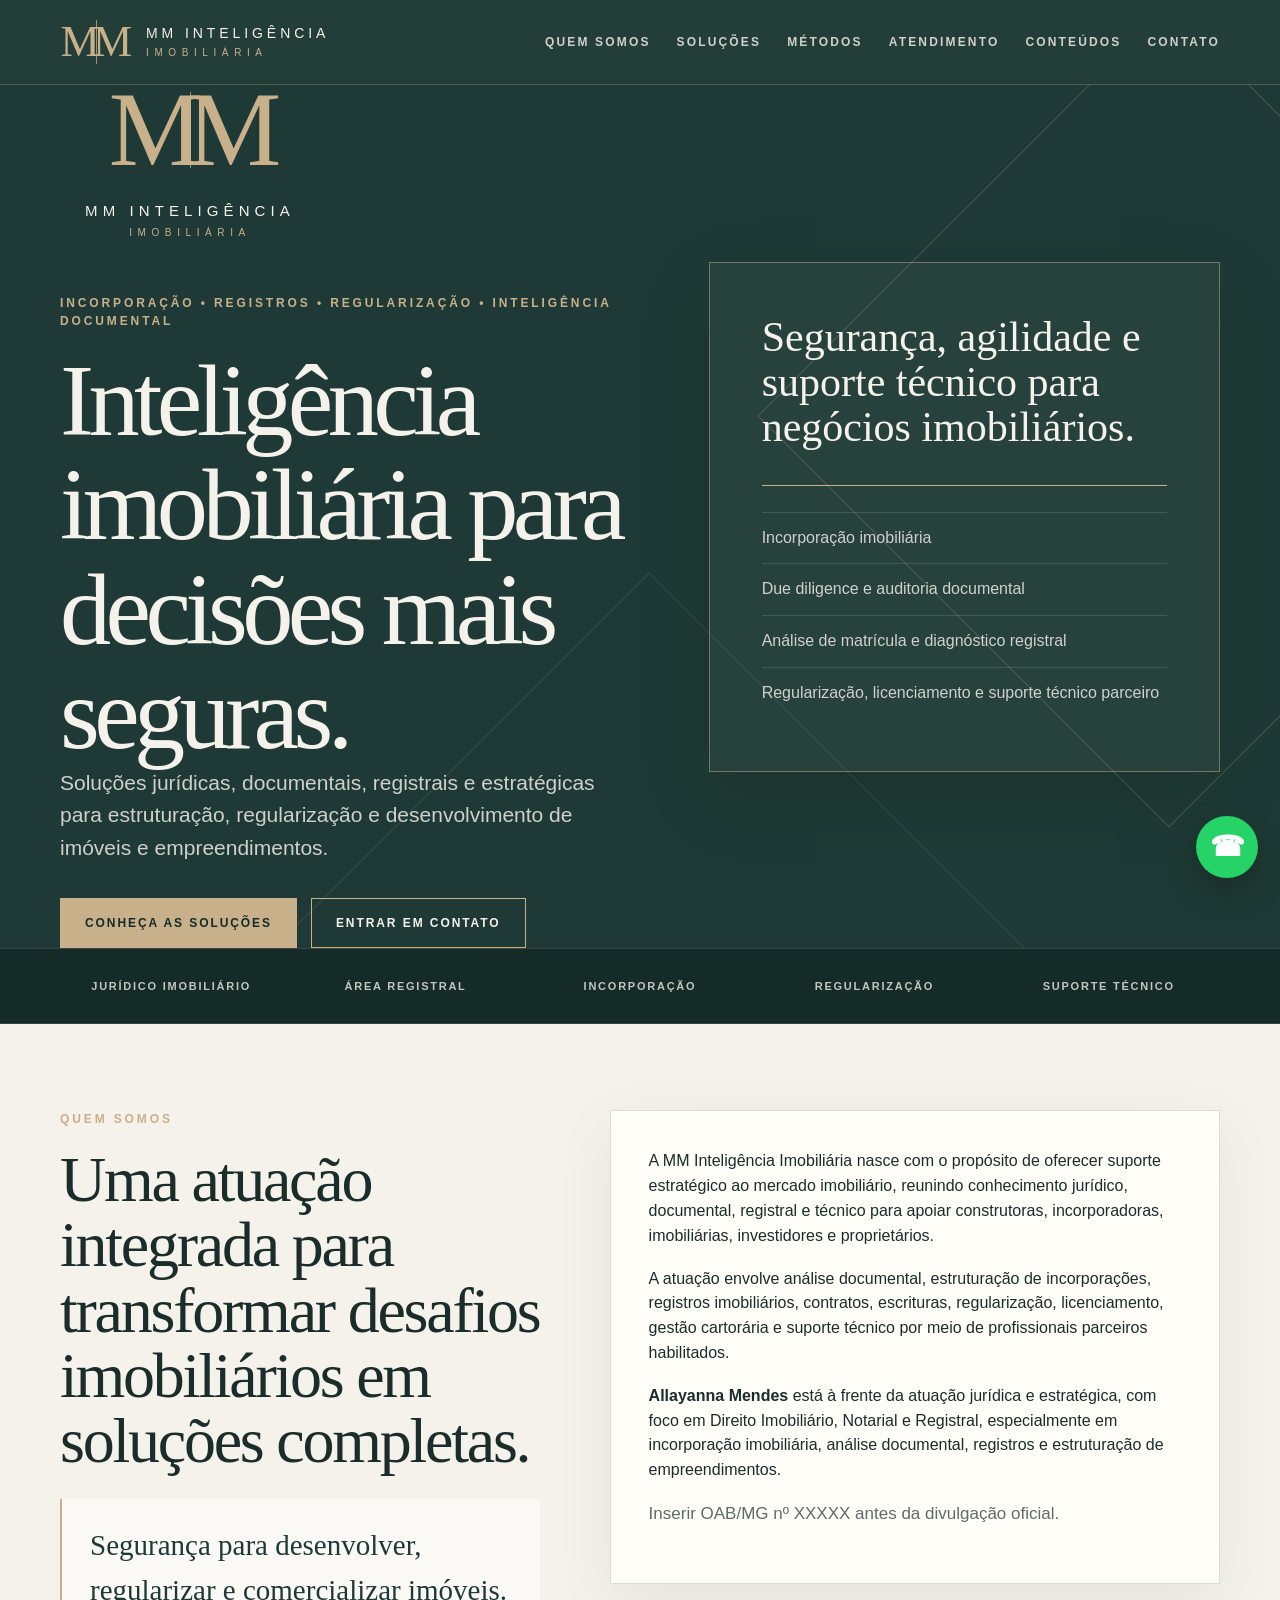
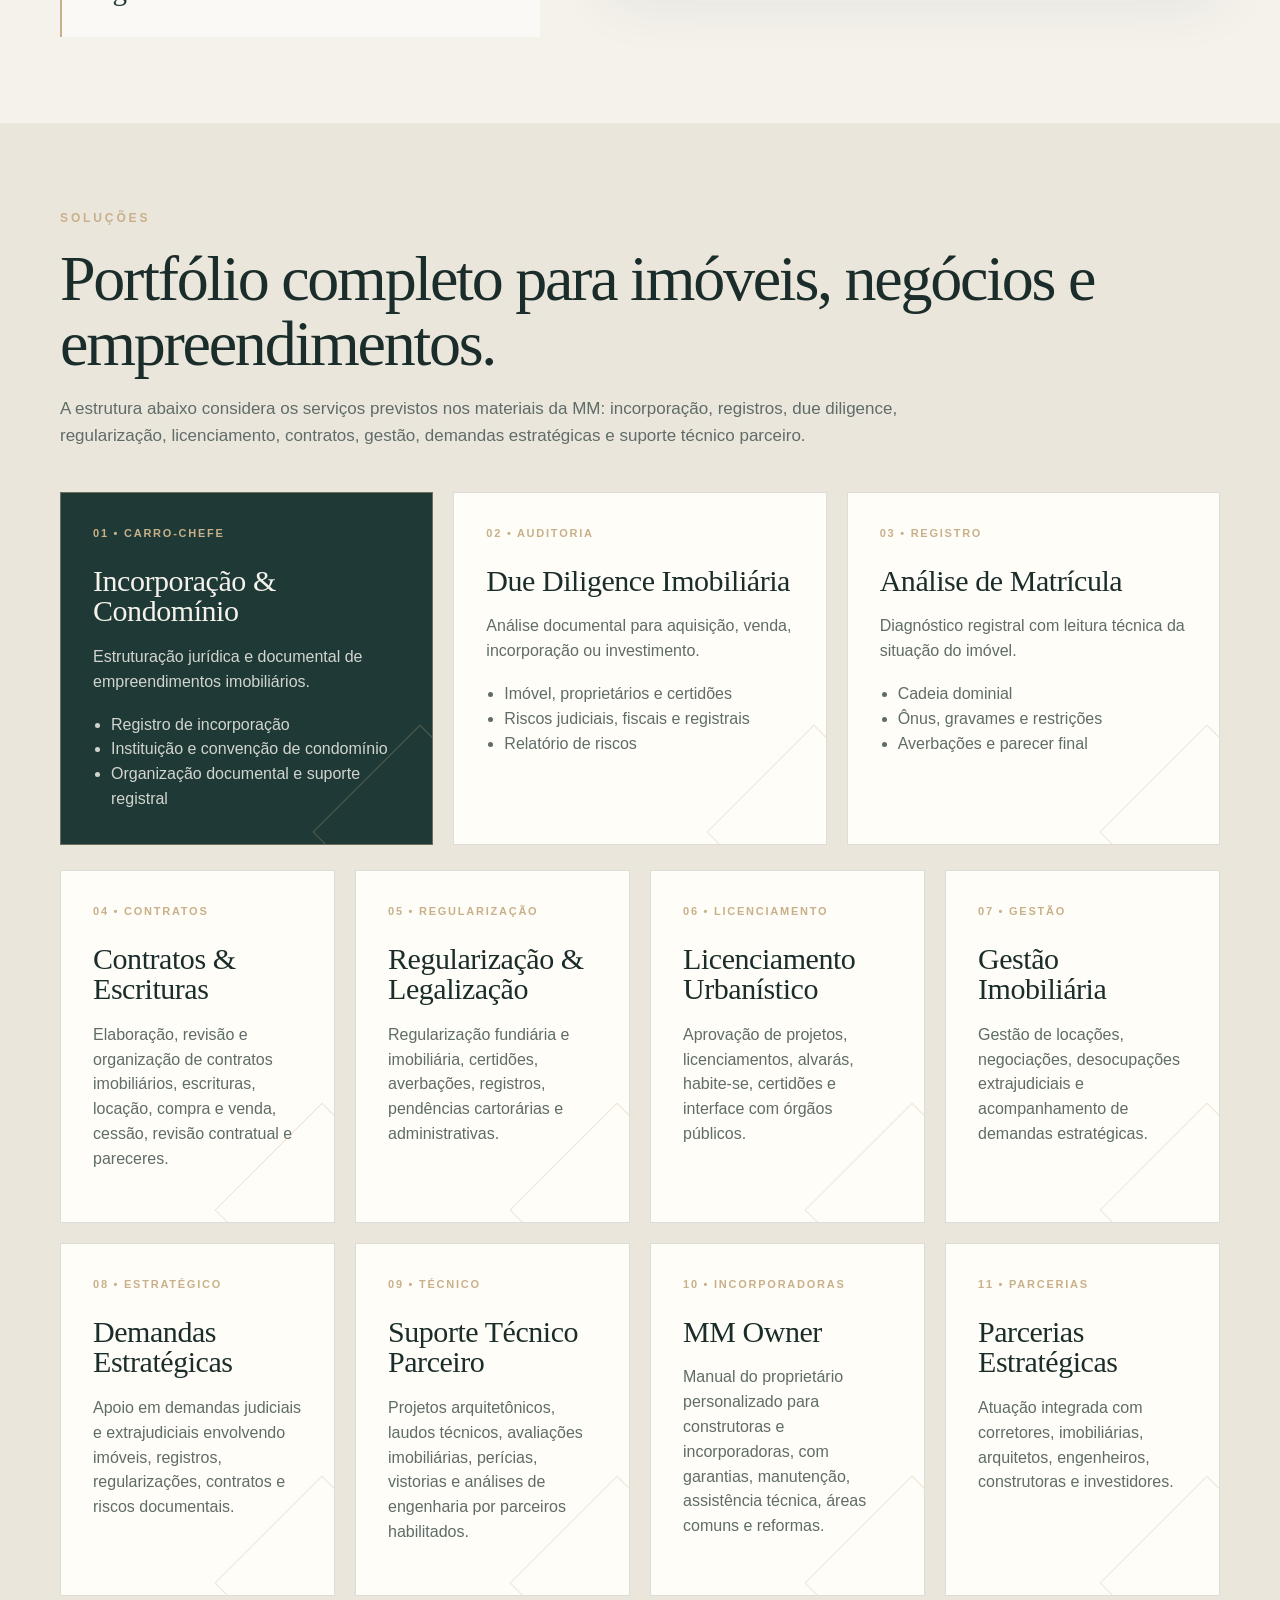
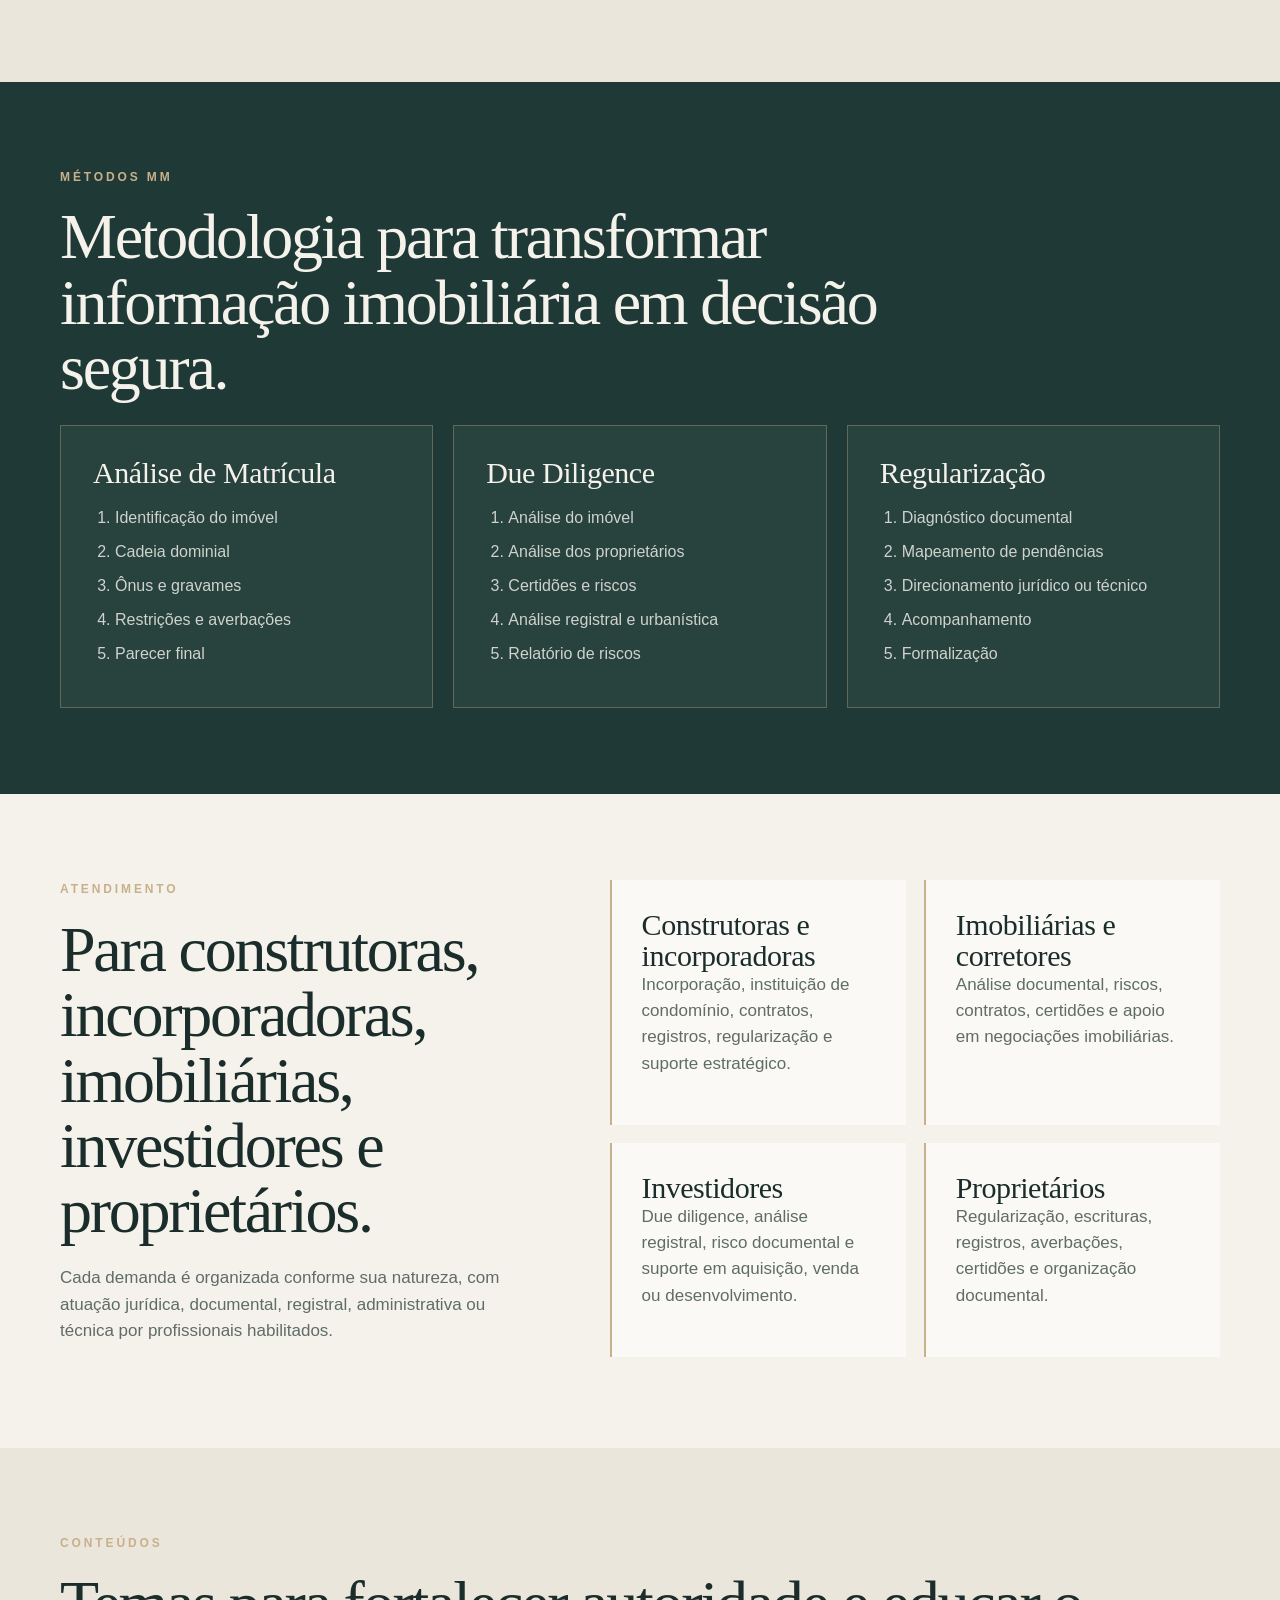
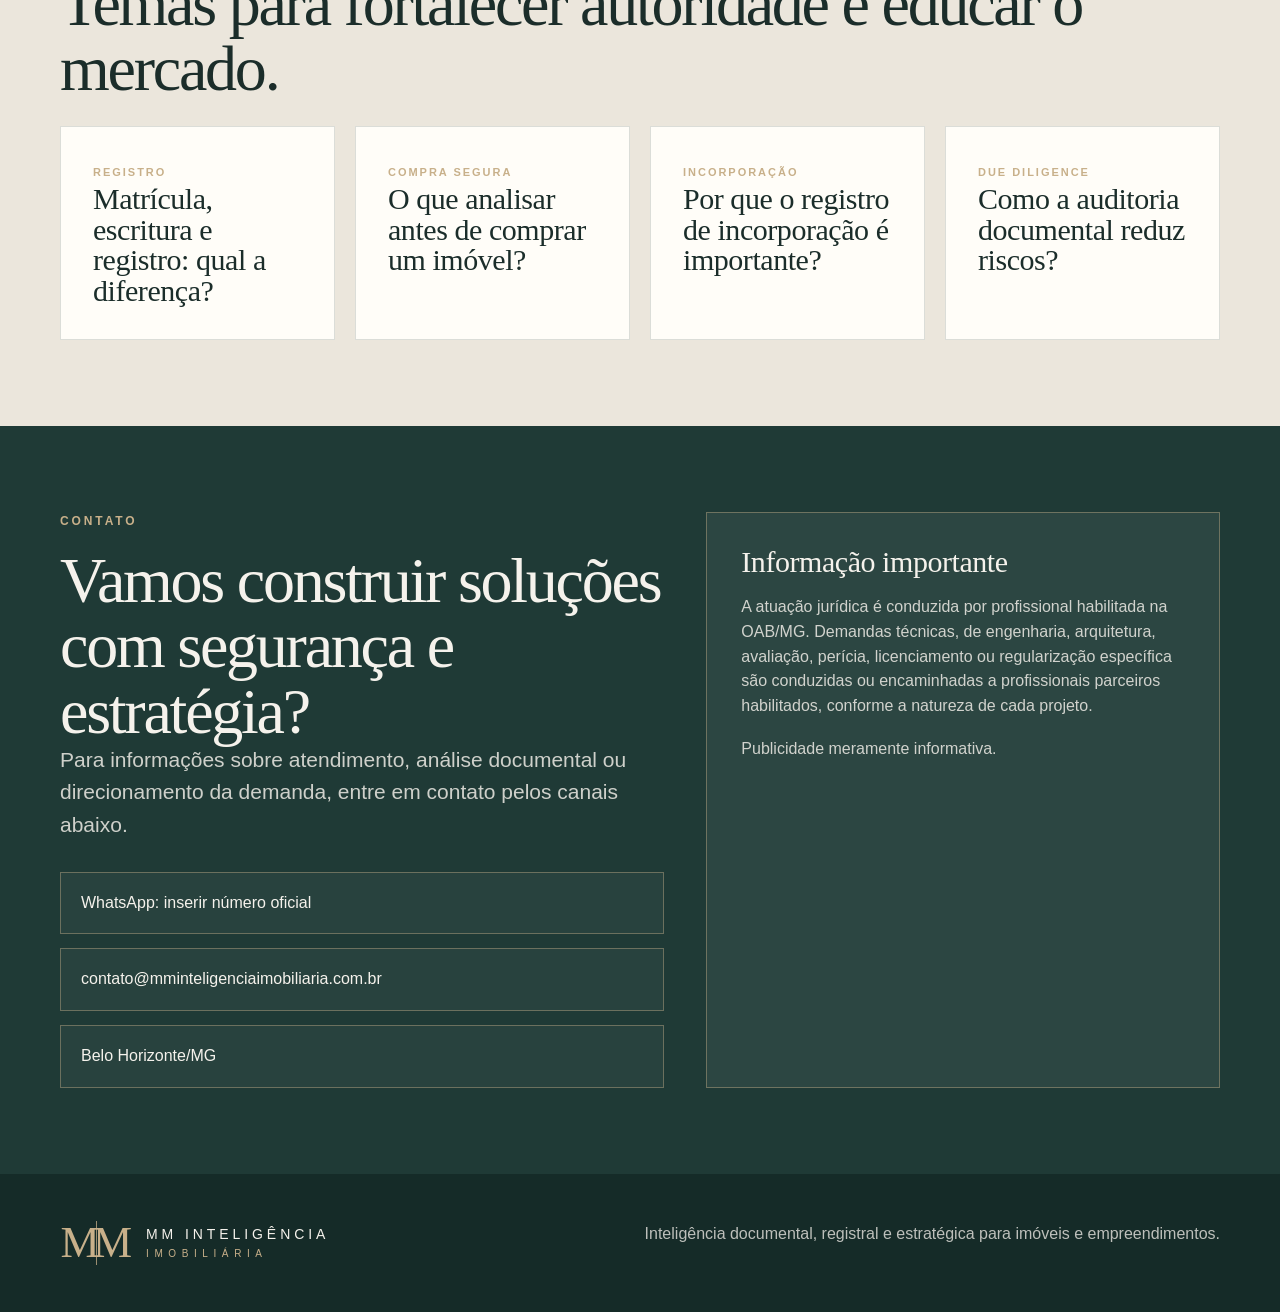
==== commit 711efe1b: "Atualizar site V7" ====
--- a/index.html
+++ b/index.html
@@ -1,164 +1,53 @@
 <!doctype html>
 <html lang="pt-BR">
 <head>
-  <meta charset="utf-8" />
-  <meta name="viewport" content="width=device-width, initial-scale=1" />
+  <meta charset="utf-8">
+  <meta name="viewport" content="width=device-width, initial-scale=1">
   <title>MM Inteligência Imobiliária | Incorporação, Registros e Due Diligence</title>
-  <meta name="description" content="Inteligência documental, registral e estratégica para imóveis e empreendimentos. Incorporação, due diligence, análise de matrícula, regularização, contratos e suporte técnico parceiro." />
-  <meta name="theme-color" content="#1F3A36" />
-  <meta property="og:title" content="MM Inteligência Imobiliária" />
-  <meta property="og:description" content="Segurança, agilidade e suporte técnico para negócios e empreendimentos imobiliários." />
-  <meta property="og:type" content="website" />
-  <link rel="preconnect" href="https://fonts.googleapis.com">
-  <link rel="preconnect" href="https://fonts.gstatic.com" crossorigin>
-  <link href="https://fonts.googleapis.com/css2?family=Cormorant+Garamond:wght@500;600;700&family=Lato:wght@300;400;700;900&display=swap" rel="stylesheet">
+  <meta name="description" content="Soluções jurídicas, documentais, registrais e estratégicas para imóveis e empreendimentos imobiliários.">
+  <meta name="theme-color" content="#1F3A36">
   <style>
-    :root{
-      --green:#1F3A36;
-      --green-2:#152B28;
-      --green-3:#556B63;
-      --off:#F5F2EC;
-      --gold:#C8B08A;
-      --stone:#B7B1A7;
-      --text:#172B28;
-      --muted:#5F6C67;
-      --white:#fffdf8;
-      --border:rgba(31,58,54,.14);
-      --border-gold:rgba(200,176,138,.48);
-      --shadow:0 22px 70px rgba(21,43,40,.13);
-    }
-    *{box-sizing:border-box}
-    html{scroll-behavior:smooth}
-    body{margin:0;background:var(--off);color:var(--text);font-family:Lato,Arial,sans-serif;line-height:1.55}
-    a{color:inherit;text-decoration:none}
-    .container{width:min(1120px,calc(100% - 40px));margin:0 auto}
-    .section{padding:96px 0}
-    .section-dark{background:var(--green);color:var(--off)}
-    .section-muted{background:#ece7de}
-    h1,h2,h3{font-family:"Cormorant Garamond",Georgia,serif;font-weight:600;line-height:.98;margin:0;color:var(--text)}
-    h1{font-size:clamp(56px,8vw,112px);letter-spacing:-.045em;color:var(--off)}
-    h2{font-size:clamp(40px,5vw,66px);letter-spacing:-.025em}
-    h3{font-size:31px;line-height:1.02}
-    p{margin:0 0 18px}
-    .site-header{position:sticky;top:0;z-index:20;background:rgba(31,58,54,.98);border-bottom:1px solid rgba(200,176,138,.24)}
-    .nav-wrap{min-height:86px;display:flex;align-items:center;justify-content:space-between;gap:24px}
-    .brand{display:flex;align-items:center;gap:13px;min-width:245px;color:var(--off)}
-    .brand-mark{font-family:"Cormorant Garamond",Georgia,serif;font-size:44px;line-height:1;color:var(--off);letter-spacing:-.14em;position:relative;width:62px;height:58px;display:flex;align-items:center;justify-content:center;padding-right:3px}
-    .brand-mark:before{content:"";position:absolute;width:1.5px;height:43px;background:var(--gold);left:50%;top:6px;transform:translateX(-50%)}
-    .brand-mark:after{content:"";position:absolute;width:34px;height:1px;background:var(--gold);left:50%;bottom:5px;transform:translateX(-50%)}
-    .brand-name{display:flex;flex-direction:column;font-size:13px;text-transform:uppercase;letter-spacing:.34em;color:var(--off);line-height:1.45;white-space:nowrap}
-    .brand-name small{font-size:11px;letter-spacing:.62em;color:var(--gold)}
-    .main-nav{display:flex;align-items:center;gap:26px;text-transform:uppercase;letter-spacing:.2em;font-size:12px;font-weight:900;color:rgba(245,242,236,.82)}
-    .main-nav a:hover{color:var(--gold)}
-    .menu-toggle{display:none;background:none;border:1px solid rgba(200,176,138,.46);color:var(--off);font-size:22px;padding:8px 12px}
-    .hero{position:relative;overflow:hidden;min-height:calc(100vh - 86px);display:flex;align-items:center;padding:92px 0 110px}
-    .hero:before{content:"";position:absolute;inset:0;background:radial-gradient(circle at 77% 16%,rgba(200,176,138,.10),transparent 31%),linear-gradient(135deg,rgba(21,43,40,.18),transparent 44%);pointer-events:none}
-    .hero-line{position:absolute;border:1px solid rgba(200,176,138,.24);transform:rotate(45deg);pointer-events:none}
-    .line-a{width:520px;height:520px;right:-190px;top:50px}.line-b{width:720px;height:720px;right:310px;bottom:-520px;opacity:.30}.line-c{width:680px;height:1px;right:-40px;bottom:210px;opacity:.24}
-    .hero-grid{position:relative;display:grid;grid-template-columns:1.04fr .96fr;gap:78px;align-items:center}
-    .hero-logo{width:260px;margin-bottom:58px;color:var(--off);display:block}
-    .hero-logo .big-mark{font-family:"Cormorant Garamond",Georgia,serif;font-size:100px;line-height:.74;letter-spacing:-.16em;display:block;position:relative;width:126px;margin:0 auto 22px;text-align:center;padding-right:5px}
-    .hero-logo .big-mark:before{content:"";position:absolute;width:2px;height:78px;background:var(--gold);left:50%;top:-4px;transform:translateX(-50%)}
-    .hero-logo .big-mark:after{content:"";position:absolute;width:48px;height:1px;background:var(--gold);left:50%;bottom:-18px;transform:translateX(-50%)}
-    .hero-logo .logo-lines{text-align:center;text-transform:uppercase;letter-spacing:.36em;font-size:15px;line-height:1.7;color:var(--off)}
-    .hero-logo .logo-lines span{display:block;color:var(--gold);letter-spacing:.62em;font-size:12px}
-    .eyebrow{color:var(--gold);font-size:13px;text-transform:uppercase;letter-spacing:.24em;font-weight:900;margin-bottom:26px}
-    .lead{font-size:21px;color:rgba(245,242,236,.82);max-width:720px;margin-top:28px}
-    .hero-actions{display:flex;gap:14px;flex-wrap:wrap;margin-top:36px}
-    .btn{display:inline-flex;align-items:center;justify-content:center;min-height:50px;padding:0 24px;border:1px solid var(--gold);text-transform:uppercase;letter-spacing:.14em;font-size:12px;font-weight:900;transition:.18s ease}
-    .btn-primary{background:var(--gold);color:var(--green-2)}.btn-secondary{color:var(--off)}.btn:hover{transform:translateY(-2px)}
-    .hero-panel{border:1px solid var(--border-gold);padding:52px;background:rgba(245,242,236,.04);box-shadow:0 24px 80px rgba(0,0,0,.12);backdrop-filter:blur(4px)}
-    .panel-title{font-family:"Cormorant Garamond",Georgia,serif;font-size:42px;line-height:1.04;color:var(--off);margin:0}
-    .panel-line{height:1px;background:var(--gold);margin:34px 0 28px}.hero-panel ul{padding:0;margin:0;list-style:none}.hero-panel li{padding:14px 0;border-top:1px solid rgba(245,242,236,.15);color:rgba(245,242,236,.82)}
-    .intro-strip{background:var(--green-2);border-top:1px solid rgba(200,176,138,.25);border-bottom:1px solid rgba(200,176,138,.2)}
-    .intro-grid{min-height:76px;display:grid;grid-template-columns:repeat(5,1fr);align-items:center;gap:18px;text-align:center;text-transform:uppercase;letter-spacing:.16em;font-size:12px;font-weight:900;color:rgba(245,242,236,.76)}
-    .intro-grid span{border-right:1px solid rgba(200,176,138,.28)}.intro-grid span:last-child{border-right:0}
-    .section-kicker{text-transform:uppercase;letter-spacing:.2em;font-size:12px;font-weight:900;color:var(--gold);margin-bottom:18px}.section-dark .section-kicker{color:var(--gold)}
-    .split{display:grid;grid-template-columns:.86fr 1.14fr;gap:72px;align-items:start}.split.reverse{grid-template-columns:1.15fr .85fr;align-items:center}
-    .text-block p,.section-heading p,.card p,.feature-card p,.method-card li,.audience-item p,.contact-section p,.soft-text{font-size:17px;color:var(--muted)}
-    .quote-box{margin-top:30px;padding:28px 32px;border-left:2px solid var(--gold);background:rgba(255,255,255,.55);font-family:"Cormorant Garamond",Georgia,serif;font-size:30px;color:var(--green);line-height:1.13}
-    .profile-card{display:grid;grid-template-columns:250px 1fr;gap:54px;align-items:center;background:var(--off);border:1px solid var(--border);padding:54px;box-shadow:var(--shadow)}
-    .mini-logo-box{border:1px solid var(--border-gold);background:var(--green);color:var(--off);padding:30px;text-align:center}.mini-logo-box .brand-mark{margin:0 auto 18px}.mini-logo-box .brand-name{align-items:center;color:var(--off)}
-    .note{font-size:14px!important;color:var(--green-3)!important}.section-heading{max-width:900px;margin-bottom:50px}
-    .solution-feature-grid{display:grid;grid-template-columns:1.2fr 1fr 1fr;gap:20px;margin-bottom:22px}.cards-grid{display:grid;grid-template-columns:repeat(4,minmax(0,1fr));gap:20px}
-    .feature-card,.card{position:relative;overflow:hidden;background:var(--white);border:1px solid var(--border);padding:34px;box-shadow:0 14px 40px rgba(31,58,54,.06)}.feature-card{min-height:456px}.card{min-height:322px}.feature-primary{background:var(--green);color:var(--off);border-color:var(--border-gold)}
-    .feature-card:after,.card:after{content:"";position:absolute;right:-60px;top:-60px;width:150px;height:150px;border:1px solid rgba(200,176,138,.3);transform:rotate(45deg)}.card:after{top:auto;bottom:-52px}
-    .feature-card span,.card-number{display:inline-block;color:var(--gold);font-weight:900;letter-spacing:.13em;margin-bottom:26px;font-size:12px;text-transform:uppercase}.feature-card h3,.card h3{margin-bottom:18px}.feature-card ul{padding-left:18px;color:var(--muted)}.feature-primary h3,.feature-primary p,.feature-primary ul{color:var(--off)}.feature-primary p,.feature-primary ul{opacity:.88}
-    .method-grid{display:grid;grid-template-columns:repeat(3,minmax(0,1fr));gap:20px}.method-card{border:1px solid rgba(200,176,138,.32);padding:32px;background:rgba(245,242,236,.05);min-height:350px}.method-card h3{font-size:32px;color:var(--off);margin-bottom:22px}.method-card ol{padding-left:22px;margin:0}.method-card li{margin-bottom:10px;color:rgba(245,242,236,.8)}
-    .audience-grid{display:grid;grid-template-columns:repeat(2,minmax(0,1fr));gap:20px}.audience-item{padding:34px;border-left:2px solid var(--gold);background:rgba(255,255,255,.56)}
-    .service-columns{display:grid;grid-template-columns:1fr 1fr;gap:38px;padding:36px;border:1px solid var(--border-gold);background:var(--white);box-shadow:var(--shadow)}.service-columns h3{font-size:31px;margin-bottom:22px}.service-columns ul{margin:0;padding:0;list-style:none;display:grid;gap:12px}.service-columns li{position:relative;padding-left:24px;color:var(--muted)}.service-columns li:before{content:"";width:8px;height:8px;border:1px solid var(--gold);position:absolute;left:0;top:10px;background:var(--green)}
-    .content-grid{display:grid;grid-template-columns:repeat(4,minmax(0,1fr));gap:20px}.content-card{min-height:230px;padding:30px;background:var(--white);border:1px solid var(--border);display:flex;flex-direction:column;justify-content:space-between}.content-card span{color:var(--green-3);text-transform:uppercase;letter-spacing:.16em;font-size:12px;font-weight:900}.content-card h3{font-size:30px}
-    .contact-grid{display:grid;grid-template-columns:.92fr 1.08fr;gap:64px;align-items:start}.contact-list{margin-top:30px;display:grid;gap:12px}.contact-list a,.contact-list span{color:var(--green);font-weight:900;width:fit-content}.contact-list a{border-bottom:1px solid var(--gold)}.contact-card{background:var(--white);padding:42px;border:1px solid var(--border);box-shadow:var(--shadow);display:grid;gap:20px}.contact-card p{margin-bottom:0}
-    .site-footer{background:var(--green);color:rgba(245,242,236,.78);padding:46px 0;font-size:14px}.footer-grid{display:grid;grid-template-columns:270px 1fr;gap:48px;align-items:center}.footer-grid p{margin:0}
-    .footer-brand{color:var(--off)}
-    .whatsapp-float{position:fixed;right:22px;bottom:22px;z-index:99;width:62px;height:62px;border-radius:999px;background:#25D366;color:#fff;display:flex;align-items:center;justify-content:center;box-shadow:0 14px 42px rgba(0,0,0,.26);border:3px solid rgba(255,255,255,.9)}
-    .whatsapp-float svg{width:34px;height:34px;fill:currentColor}.whatsapp-float:hover{transform:translateY(-3px)}
-    @media(max-width:1110px){.main-nav{gap:14px;font-size:11px}.cards-grid,.content-grid{grid-template-columns:repeat(2,minmax(0,1fr))}.solution-feature-grid{grid-template-columns:1fr}.feature-card{min-height:auto}.method-grid{grid-template-columns:repeat(2,minmax(0,1fr))}}
-    @media(max-width:920px){.menu-toggle{display:block}.main-nav{position:absolute;left:20px;right:20px;top:86px;padding:22px;background:var(--green-2);border:1px solid var(--border-gold);box-shadow:var(--shadow);display:none;flex-direction:column;align-items:flex-start}.main-nav.is-open{display:flex}.hero-grid,.split,.split.reverse,.profile-card,.contact-grid,.footer-grid{grid-template-columns:1fr}.method-grid,.service-columns{grid-template-columns:1fr}.intro-grid{grid-template-columns:1fr;padding:22px 0;text-align:left}.intro-grid span{border-right:0;border-bottom:1px solid rgba(200,176,138,.2);padding:8px 0}.intro-grid span:last-child{border-bottom:0}}
-    @media(max-width:620px){.container{width:min(100% - 28px,1120px)}.brand{min-width:0}.brand-mark{font-size:36px;width:52px;height:50px}.brand-name{font-size:10px;letter-spacing:.24em}.brand-name small{font-size:9px;letter-spacing:.45em}.nav-wrap{min-height:76px}.main-nav{top:76px}.section{padding:74px 0}.hero{padding:70px 0 72px;min-height:auto}.hero-logo{width:190px;margin-bottom:34px}.hero-logo .big-mark{font-size:76px;width:96px}.hero-logo .logo-lines{font-size:12px}.hero-logo .logo-lines span{font-size:10px}h1{font-size:48px}h2{font-size:38px}h3{font-size:27px}.lead{font-size:18px}.hero-panel,.profile-card,.contact-card,.card,.feature-card,.audience-item,.method-card,.service-columns{padding:26px}.cards-grid,.content-grid,.audience-grid{grid-template-columns:1fr}.panel-title{font-size:32px}}
+    :root{--verde:#1F3A36;--verde2:#152b28;--salvia:#556B63;--off:#F5F2EC;--ouro:#C8B08A;--pedra:#B7B1A7;--texto:#1b2d2a;--branco:#fffdf8;--borda:rgba(31,58,54,.16)}
+    *{box-sizing:border-box} html{scroll-behavior:smooth} body{margin:0;background:var(--off);color:var(--texto);font-family:Arial,Helvetica,sans-serif;line-height:1.55} a{text-decoration:none;color:inherit}.wrap{width:min(1160px,calc(100% - 40px));margin:0 auto}.sec{padding:86px 0}.dark{background:var(--verde);color:var(--off)}.muted{background:#ebe6dc}.kicker{font-size:12px;letter-spacing:.24em;text-transform:uppercase;color:var(--ouro);font-weight:700;margin:0 0 18px}h1,h2,h3{font-family:Georgia,'Times New Roman',serif;font-weight:500;line-height:1.02;margin:0}h1{font-size:clamp(54px,8vw,112px);letter-spacing:-.055em;color:var(--off)}h2{font-size:clamp(38px,5vw,66px);letter-spacing:-.035em}h3{font-size:30px;letter-spacing:-.015em}p{margin:0 0 18px}.lead{font-size:21px;color:rgba(245,242,236,.82);max-width:760px}.soft{color:#5f6c67;font-size:17px}.top{position:sticky;top:0;z-index:10;background:rgba(31,58,54,.98);border-bottom:1px solid rgba(200,176,138,.28)}.nav{min-height:84px;display:flex;align-items:center;justify-content:space-between;gap:22px}.logo{display:flex;align-items:center;gap:14px;color:var(--off)}.mark{font-family:Georgia,'Times New Roman',serif;color:var(--ouro);font-size:44px;letter-spacing:-.15em;line-height:1;position:relative;width:72px;height:58px;display:flex;align-items:center;justify-content:center;padding-right:6px}.mark:before{content:"";position:absolute;left:50%;top:7px;bottom:7px;width:1px;background:var(--ouro);opacity:.75}.brand{font-size:14px;text-transform:uppercase;letter-spacing:.28em;line-height:1.4}.brand small{display:block;color:var(--ouro);letter-spacing:.56em;font-size:10px;margin-top:2px}.links{display:flex;gap:26px;align-items:center;font-size:12px;letter-spacing:.18em;text-transform:uppercase;font-weight:700;color:rgba(245,242,236,.82)}.links a:hover{color:var(--ouro)}.hero{position:relative;min-height:calc(100vh - 84px);display:flex;align-items:center;overflow:hidden}.hero:before{content:"";position:absolute;right:-180px;top:40px;width:580px;height:580px;border:1px solid rgba(200,176,138,.25);transform:rotate(45deg)}.hero:after{content:"";position:absolute;right:260px;bottom:-520px;width:740px;height:740px;border:1px solid rgba(200,176,138,.13);transform:rotate(45deg)}.hero-grid{position:relative;z-index:1;display:grid;grid-template-columns:1.06fr .94fr;gap:72px;align-items:center}.hero-logo{width:260px;margin:0 0 54px;text-align:center}.hero-logo .mark{font-size:106px;width:132px;height:90px;margin:0 auto 24px}.hero-logo .brand{font-size:15px;letter-spacing:.34em}.panel{border:1px solid rgba(200,176,138,.48);padding:52px;background:rgba(255,255,255,.035);box-shadow:0 24px 70px rgba(0,0,0,.13)}.panel .title{font-family:Georgia,'Times New Roman',serif;font-size:42px;line-height:1.08;margin:0 0 34px}.panel hr{border:0;border-top:1px solid var(--ouro);margin:0 0 26px}.panel ul{margin:0;padding:0;list-style:none}.panel li{padding:13px 0;border-top:1px solid rgba(245,242,236,.13);color:rgba(245,242,236,.82)}.btns{display:flex;gap:14px;flex-wrap:wrap;margin-top:34px}.btn{display:inline-flex;align-items:center;justify-content:center;min-height:50px;padding:0 24px;border:1px solid var(--ouro);font-size:12px;letter-spacing:.16em;text-transform:uppercase;font-weight:700}.btn.gold{background:var(--ouro);color:var(--verde2)}.btn.out{color:var(--off)}.strip{background:var(--verde2);border-top:1px solid rgba(200,176,138,.2);border-bottom:1px solid rgba(200,176,138,.2)}.strip .wrap{display:grid;grid-template-columns:repeat(5,1fr);gap:12px;text-align:center;min-height:74px;align-items:center;color:rgba(245,242,236,.78);font-size:11px;letter-spacing:.16em;text-transform:uppercase;font-weight:700}.split{display:grid;grid-template-columns:.88fr 1.12fr;gap:70px;align-items:start}.box{background:var(--branco);border:1px solid var(--borda);padding:38px;box-shadow:0 18px 54px rgba(31,58,54,.08)}.quote{border-left:2px solid var(--ouro);padding:24px 28px;margin-top:26px;background:rgba(255,255,255,.55);font-family:Georgia,'Times New Roman',serif;font-size:29px;color:var(--verde)}.cards{display:grid;grid-template-columns:repeat(3,1fr);gap:20px}.cards.four{grid-template-columns:repeat(4,1fr)}.card{background:var(--branco);border:1px solid var(--borda);padding:32px;min-height:280px;position:relative;overflow:hidden}.card:after{content:"";position:absolute;right:-64px;bottom:-64px;width:150px;height:150px;border:1px solid rgba(200,176,138,.3);transform:rotate(45deg)}.card.dark-card{background:var(--verde);color:var(--off);border-color:rgba(200,176,138,.45)}.card span{display:block;color:var(--ouro);text-transform:uppercase;letter-spacing:.16em;font-size:11px;font-weight:700;margin-bottom:24px}.card h3{margin-bottom:18px}.card p,.card li{color:#5f6c67;font-size:16px}.card.dark-card p,.card.dark-card li{color:rgba(245,242,236,.84)}.card ul{padding-left:18px;margin:0}.methods{display:grid;grid-template-columns:repeat(3,1fr);gap:20px}.method{border:1px solid rgba(200,176,138,.35);padding:32px;background:rgba(255,255,255,.04)}.method h3{color:var(--off);margin-bottom:18px}.method ol{margin:0;padding-left:22px}.method li{margin-bottom:9px;color:rgba(245,242,236,.82)}.aud{display:grid;grid-template-columns:repeat(2,1fr);gap:18px}.aud div{background:rgba(255,255,255,.55);border-left:2px solid var(--ouro);padding:30px}.content{display:grid;grid-template-columns:repeat(4,1fr);gap:20px}.content a{background:var(--branco);border:1px solid var(--borda);padding:32px;min-height:210px}.content span{color:var(--ouro);font-size:11px;letter-spacing:.18em;text-transform:uppercase;font-weight:700}.contact{display:grid;grid-template-columns:1fr .85fr;gap:42px}.contact-list{margin-top:30px;display:grid;gap:14px}.contact-list a,.contact-list span{display:block;padding:18px 20px;border:1px solid rgba(200,176,138,.42);background:rgba(255,255,255,.04);color:var(--off)}.notice{background:rgba(255,255,255,.06);border:1px solid rgba(200,176,138,.42);padding:34px}.notice p{color:rgba(245,242,236,.82)}footer{background:var(--verde2);color:rgba(245,242,236,.75);padding:40px 0}.foot{display:flex;align-items:center;justify-content:space-between;gap:20px}.wpp{position:fixed;right:22px;bottom:22px;z-index:30;width:62px;height:62px;border-radius:999px;background:#25D366;color:white;display:flex;align-items:center;justify-content:center;box-shadow:0 14px 34px rgba(0,0,0,.24);font-weight:900;font-size:28px}.wpp:hover{transform:translateY(-2px)}@media(max-width:980px){.links{display:none}.hero-grid,.split,.contact{grid-template-columns:1fr}.cards,.cards.four,.methods,.content{grid-template-columns:1fr 1fr}.hero{padding:80px 0}.panel{padding:34px}.strip .wrap{grid-template-columns:1fr 1fr;min-height:auto;padding:22px 0}.foot{align-items:flex-start;flex-direction:column}}@media(max-width:620px){.wrap{width:min(100% - 28px,1160px)}.nav{min-height:72px}.brand{font-size:11px;letter-spacing:.18em}.mark{font-size:34px;width:54px}.hero-logo{display:none}h1{font-size:55px}.cards,.cards.four,.methods,.content,.aud{grid-template-columns:1fr}.sec{padding:64px 0}.contact-list a,.contact-list span{word-break:break-word}.wpp{width:56px;height:56px}}
   </style>
 </head>
 <body>
-<header class="site-header" id="topo">
-  <div class="container nav-wrap">
-    <a class="brand" href="#topo" aria-label="MM Inteligência Imobiliária">
-      <span class="brand-mark" aria-hidden="true">MM</span>
-      <span class="brand-name">Inteligência <small>Imobiliária</small></span>
+<header class="top">
+  <div class="wrap nav">
+    <a href="#inicio" class="logo" aria-label="MM Inteligência Imobiliária">
+      <span class="mark">MM</span>
+      <span class="brand">MM Inteligência<small>Imobiliária</small></span>
     </a>
-    <button class="menu-toggle" aria-label="Abrir menu" aria-expanded="false">☰</button>
-    <nav class="main-nav" aria-label="Menu principal">
-      <a href="#sobre">Quem somos</a>
-      <a href="#solucoes">Soluções</a>
-      <a href="#metodos">Métodos</a>
-      <a href="#publicos">Atendimento</a>
-      <a href="#conteudos">Conteúdos</a>
-      <a href="#contato">Contato</a>
+    <nav class="links" aria-label="Menu principal">
+      <a href="#quem-somos">Quem somos</a><a href="#solucoes">Soluções</a><a href="#metodos">Métodos</a><a href="#atendimento">Atendimento</a><a href="#conteudos">Conteúdos</a><a href="#contato">Contato</a>
     </nav>
   </div>
 </header>
-<main>
-  <section class="hero section-dark">
-    <div class="hero-line line-a"></div><div class="hero-line line-b"></div><div class="hero-line line-c"></div>
-    <div class="container hero-grid">
-      <div>
-        <div class="hero-logo" aria-label="Logo MM Inteligência Imobiliária">
-          <span class="big-mark">MM</span>
-          <div class="logo-lines">MM Inteligência <span>Imobiliária</span></div>
-        </div>
-        <p class="eyebrow">Incorporação • registros • regularização • inteligência documental</p>
-        <h1>Inteligência imobiliária para decisões mais seguras.</h1>
-        <p class="lead">Soluções jurídicas, documentais, registrais e estratégicas para estruturar, regularizar e desenvolver imóveis e empreendimentos com segurança, agilidade e previsibilidade.</p>
-        <div class="hero-actions">
-          <a class="btn btn-primary" href="#solucoes">Conheça as soluções</a>
-          <a class="btn btn-secondary" href="https://wa.me/5531999999999?text=Ol%C3%A1%2C%20gostaria%20de%20informa%C3%A7%C3%B5es%20sobre%20a%20MM%20Intelig%C3%AAncia%20Imobili%C3%A1ria." target="_blank" rel="noopener">Falar no WhatsApp</a>
-        </div>
-      </div>
-      <aside class="hero-panel">
-        <p class="panel-title">Segurança, agilidade e suporte técnico para negócios imobiliários.</p>
-        <div class="panel-line"></div>
-        <ul>
-          <li>Registro de incorporação, instituição e convenção de condomínio</li>
-          <li>Due diligence, análise de matrícula e auditoria documental</li>
-          <li>Contratos, escrituras, pareceres e gestão cartorária</li>
-          <li>Regularização, licenciamento e suporte técnico por parceiros habilitados</li>
-        </ul>
-      </aside>
+<main id="inicio">
+<section class="hero dark">
+  <div class="wrap hero-grid">
+    <div>
+      <div class="hero-logo"><span class="mark">MM</span><span class="brand">MM Inteligência<small>Imobiliária</small></span></div>
+      <p class="kicker">Incorporação • Registros • Regularização • Inteligência documental</p>
+      <h1>Inteligência imobiliária para decisões mais seguras.</h1>
+      <p class="lead">Soluções jurídicas, documentais, registrais e estratégicas para estruturação, regularização e desenvolvimento de imóveis e empreendimentos.</p>
+      <div class="btns"><a class="btn gold" href="#solucoes">Conheça as soluções</a><a class="btn out" href="#contato">Entrar em contato</a></div>
     </div>
-  </section>
-  <section class="intro-strip"><div class="container intro-grid"><span>Área jurídica</span><span>Área registral</span><span>Regularização</span><span>Incorporação</span><span>Suporte técnico</span></div></section>
-  <section class="section" id="sobre"><div class="container split"><div><p class="section-kicker">Quem somos</p><h2>Uma atuação boutique, centralizada e estratégica para o mercado imobiliário.</h2></div><div class="text-block"><p>A MM Inteligência Imobiliária oferece soluções integradas para construtoras, incorporadoras, imobiliárias, investidores e proprietários de imóveis, reunindo visão jurídica, registral, documental, urbanística e suporte técnico parceiro.</p><p>Atuamos desde a análise documental e estruturação jurídica do negócio até regularização fundiária e imobiliária, licenciamento, aprovação de projetos, acompanhamento cartorário e apoio técnico para tomada de decisões.</p><p>Nosso diferencial está na centralização inteligente das demandas: o cliente encontra orientação, organização e direcionamento em um único fluxo, com atendimento personalizado e soluções construídas conforme a realidade de cada projeto.</p><div class="quote-box">Não vendemos documentos. Entregamos segurança para desenvolver, regularizar e comercializar imóveis.</div></div></div></section>
-  <section class="section section-muted" id="allayanna"><div class="container profile-card"><div class="mini-logo-box"><span class="brand-mark">MM</span><span class="brand-name">Inteligência <small>Imobiliária</small></span></div><div><p class="section-kicker">Atuação jurídica e estratégica</p><h2>Allayanna Mendes</h2><p>Advogada com atuação voltada ao Direito Imobiliário, Notarial e Registral, com experiência prática no setor de incorporação imobiliária e formação em andamento em Incorporação Imobiliária pela PUC.</p><p>À frente da atuação jurídica e estratégica da MM, atua especialmente com incorporação imobiliária, análise documental, contratos, escrituras, registros, regularização documental, gestão cartorária e estruturação jurídica de empreendimentos.</p><p class="note">Antes da divulgação oficial: inserir OAB/MG nº XXXXX e conferir a forma final do nome profissional.</p></div></div></section>
-  <section class="section" id="solucoes"><div class="container"><div class="section-heading"><p class="section-kicker">Nossas soluções</p><h2>Um portfólio completo para cada etapa do negócio imobiliário.</h2><p>Os serviços foram organizados a partir dos materiais finais da MM: incorporação, jurídico imobiliário, registros, regularização, licenciamento, gestão imobiliária, demandas estratégicas e suporte técnico por profissionais parceiros habilitados.</p></div><div class="solution-feature-grid"><article class="feature-card feature-primary"><span>01 • Carro-chefe</span><h3>Incorporação & Condomínio</h3><p>Estruturação jurídica e documental de empreendimentos imobiliários, com suporte aos atos necessários para formalização registral do projeto.</p><ul><li>Registro de incorporação</li><li>Instituição de condomínio</li><li>Convenção de condomínio</li><li>Organização documental do empreendimento</li><li>Acompanhamento registral</li></ul></article><article class="feature-card"><span>02 • Segurança documental</span><h3>Due Diligence & Auditoria Documental</h3><p>Auditoria preventiva para aquisição, venda, desenvolvimento, incorporação ou formalização de negócios imobiliários.</p><ul><li>Análise do imóvel, matrícula e histórico registral</li><li>Análise de proprietários pessoa física ou jurídica</li><li>Certidões e riscos judiciais, fiscais e registrais</li><li>Análise urbanística inicial e relatório de riscos</li></ul></article><article class="feature-card"><span>03 • Área registral</span><h3>Análise de Matrícula & Registros</h3><p>Diagnóstico registral para identificação da situação jurídica e documental do imóvel.</p><ul><li>Cadeia dominial e continuidade registral</li><li>Ônus, gravames, penhoras e indisponibilidades</li><li>Averbações, registros e gestão cartorária</li><li>Parecer jurídico-documental</li></ul></article></div><div class="cards-grid"><article class="card"><span class="card-number">04 • Contratos</span><h3>Contratos & Estruturação Jurídica</h3><p>Elaboração, revisão e organização de contratos imobiliários, escrituras públicas, compra e venda, locação, revisão contratual, pareceres jurídicos e estruturação documental de negócios.</p></article><article class="card"><span class="card-number">05 • Regularização</span><h3>Regularização & Legalização</h3><p>Regularização fundiária e imobiliária, organização documental, emissão de certidões, averbações, registros, pendências cartorárias e administrativas.</p></article><article class="card"><span class="card-number">06 • Licenciamento</span><h3>Licenciamento Urbanístico</h3><p>Apoio em aprovação de projetos, licenciamentos, alvarás, habite-se, certidões e interface com órgãos públicos, conforme a natureza da demanda.</p></article><article class="card"><span class="card-number">07 • Gestão</span><h3>Gestão Imobiliária Estratégica</h3><p>Gestão de locações, negociações, desocupações extrajudiciais, organização documental e acompanhamento de demandas cartorárias e administrativas.</p></article><article class="card"><span class="card-number">08 • Estratégico</span><h3>Demandas Estratégicas</h3><p>Apoio em demandas judiciais e extrajudiciais estratégicas relacionadas a imóveis, empreendimentos, registros, regularizações, contratos e riscos documentais.</p></article><article class="card"><span class="card-number">09 • Técnico</span><h3>Suporte Técnico Parceiro</h3><p>Laudos técnicos, avaliações imobiliárias, perícias, vistorias, projetos arquitetônicos e análises de engenharia conduzidos por profissionais parceiros habilitados.</p></article><article class="card"><span class="card-number">10 • Incorporadoras</span><h3>MM Owner</h3><p>Manual do proprietário personalizado para incorporadoras e construtoras, com orientações sobre documentos, garantias, manutenção, assistência técnica, áreas comuns e reformas.</p></article><article class="card"><span class="card-number">11 • Parcerias</span><h3>Parcerias Estratégicas</h3><p>Atuação integrada com corretores, imobiliárias, engenheiros, arquitetos, construtoras e investidores para ampliar a segurança e a previsibilidade de cada operação.</p></article></div></div></section>
-  <section class="section section-dark" id="metodos"><div class="container"><div class="section-heading"><p class="section-kicker">Métodos MM</p><h2 style="color:var(--off)">Metodologia para transformar informação imobiliária em decisão segura.</h2><p>A MM organiza cada demanda por etapas, classificando documentos, riscos, pendências e providências necessárias.</p></div><div class="method-grid"><article class="method-card"><h3>Método de Análise de Matrícula</h3><ol><li>Identificação do imóvel e cartório competente</li><li>Cadeia dominial e continuidade registral</li><li>Ônus, gravames, penhoras e restrições</li><li>Incorporação, condomínio e averbações</li><li>Classificação de risco e parecer final</li></ol></article><article class="method-card"><h3>Due Diligence Imobiliária</h3><ol><li>Análise do imóvel</li><li>Análise dos proprietários</li><li>Certidões e riscos judiciais</li><li>Análise fiscal, registral e urbanística</li><li>Relatório de riscos: baixo, médio ou alto</li></ol></article><article class="method-card"><h3>Regularização e Desenvolvimento</h3><ol><li>Diagnóstico documental inicial</li><li>Mapeamento de pendências</li><li>Direcionamento jurídico, cartorário ou técnico</li><li>Acompanhamento das providências</li><li>Organização final para formalização</li></ol></article></div></div></section>
-  <section class="section" id="publicos"><div class="container split reverse"><div><p class="section-kicker">Atendimento</p><h2>Para construtoras, incorporadoras, imobiliárias, investidores e proprietários.</h2><p class="soft-text">O escopo é construído conforme a natureza de cada demanda, sempre buscando segurança, organização documental, previsibilidade e atuação profissional habilitada.</p></div><div class="audience-grid"><div class="audience-item"><h3>Construtoras e incorporadoras</h3><p>Incorporação, registros, instituição de condomínio, contratos, regularização e suporte estratégico para empreendimentos.</p></div><div class="audience-item"><h3>Imobiliárias e corretores</h3><p>Análise documental, riscos de venda, contratos, certidões e apoio na condução de negociações imobiliárias.</p></div><div class="audience-item"><h3>Investidores</h3><p>Due diligence, análise registral, avaliação de riscos e suporte para aquisição, venda ou desenvolvimento de ativos.</p></div><div class="audience-item"><h3>Proprietários</h3><p>Regularização documental, escrituras, registros, averbações, certidões e organização patrimonial imobiliária.</p></div></div></div></section>
-  <section class="section section-muted"><div class="container service-columns"><div><h3>Atuação jurídica e documental</h3><ul><li>Direito Imobiliário, Notarial e Registral</li><li>Incorporação imobiliária</li><li>Contratos, escrituras e pareceres</li><li>Due diligence e análise de matrícula</li><li>Gestão cartorária e registral</li></ul></div><div><h3>Rede técnica e parcerias</h3><ul><li>Regularização documental e administrativa</li><li>Licenciamento urbanístico</li><li>Projetos arquitetônicos</li><li>Laudos, avaliações e perícias</li><li>Engenharia e suporte técnico especializado</li></ul></div></div></section>
-  <section class="section" id="conteudos"><div class="container"><div class="section-heading"><p class="section-kicker">Conteúdos</p><h2>Temas para fortalecer autoridade e educar o mercado.</h2></div><div class="content-grid"><a class="content-card" href="#contato"><span>Registro</span><h3>Matrícula, escritura e registro: qual a diferença?</h3></a><a class="content-card" href="#contato"><span>Compra segura</span><h3>O que analisar antes de comprar um imóvel?</h3></a><a class="content-card" href="#contato"><span>Incorporação</span><h3>Por que o registro de incorporação é importante?</h3></a><a class="content-card" href="#contato"><span>Due diligence</span><h3>Como a auditoria documental reduz riscos?</h3></a></div></div></section>
-  <section class="section contact-section" id="contato"><div class="container contact-grid"><div><p class="section-kicker">Contato</p><h2>Vamos construir soluções com segurança e estratégia?</h2><p>Para informações sobre atendimento, análise documental ou direcionamento da demanda, entre em contato pelos canais abaixo.</p><div class="contact-list"><a href="https://wa.me/5531999999999?text=Ol%C3%A1%2C%20gostaria%20de%20informa%C3%A7%C3%B5es%20sobre%20a%20MM%20Intelig%C3%AAncia%20Imobili%C3%A1ria." target="_blank" rel="noopener">WhatsApp: inserir número oficial</a><a href="mailto:contato@mminteligenciaimobiliaria.com.br">contato@mminteligenciaimobiliaria.com.br</a><span>Belo Horizonte/MG</span></div></div><div class="contact-card"><h3>Informação importante</h3><p>A atuação jurídica é conduzida por profissional habilitada na OAB/MG. Demandas técnicas, de engenharia, arquitetura, avaliação, perícia, licenciamento ou regularização específica são conduzidas ou encaminhadas a profissionais parceiros habilitados, conforme a natureza de cada projeto.</p><p class="note">Inserir OAB/MG nº XXXXX antes da divulgação oficial.</p></div></div></section>
+    <aside class="panel">
+      <p class="title">Segurança, agilidade e suporte técnico para negócios imobiliários.</p><hr>
+      <ul><li>Incorporação imobiliária</li><li>Due diligence e auditoria documental</li><li>Análise de matrícula e diagnóstico registral</li><li>Regularização, licenciamento e suporte técnico parceiro</li></ul>
+    </aside>
+  </div>
+</section>
+<div class="strip"><div class="wrap"><span>Jurídico imobiliário</span><span>Área registral</span><span>Incorporação</span><span>Regularização</span><span>Suporte técnico</span></div></div>
+<section class="sec" id="quem-somos"><div class="wrap split"><div><p class="kicker">Quem somos</p><h2>Uma atuação integrada para transformar desafios imobiliários em soluções completas.</h2><div class="quote">Segurança para desenvolver, regularizar e comercializar imóveis.</div></div><div class="box"><p>A MM Inteligência Imobiliária nasce com o propósito de oferecer suporte estratégico ao mercado imobiliário, reunindo conhecimento jurídico, documental, registral e técnico para apoiar construtoras, incorporadoras, imobiliárias, investidores e proprietários.</p><p>A atuação envolve análise documental, estruturação de incorporações, registros imobiliários, contratos, escrituras, regularização, licenciamento, gestão cartorária e suporte técnico por meio de profissionais parceiros habilitados.</p><p><strong>Allayanna Mendes</strong> está à frente da atuação jurídica e estratégica, com foco em Direito Imobiliário, Notarial e Registral, especialmente em incorporação imobiliária, análise documental, registros e estruturação de empreendimentos.</p><p class="soft">Inserir OAB/MG nº XXXXX antes da divulgação oficial.</p></div></div></section>
+<section class="sec muted" id="solucoes"><div class="wrap"><p class="kicker">Soluções</p><h2>Portfólio completo para imóveis, negócios e empreendimentos.</h2><p class="soft" style="max-width:850px;margin-top:20px">A estrutura abaixo considera os serviços previstos nos materiais da MM: incorporação, registros, due diligence, regularização, licenciamento, contratos, gestão, demandas estratégicas e suporte técnico parceiro.</p><br><div class="cards"><article class="card dark-card"><span>01 • Carro-chefe</span><h3>Incorporação & Condomínio</h3><p>Estruturação jurídica e documental de empreendimentos imobiliários.</p><ul><li>Registro de incorporação</li><li>Instituição e convenção de condomínio</li><li>Organização documental e suporte registral</li></ul></article><article class="card"><span>02 • Auditoria</span><h3>Due Diligence Imobiliária</h3><p>Análise documental para aquisição, venda, incorporação ou investimento.</p><ul><li>Imóvel, proprietários e certidões</li><li>Riscos judiciais, fiscais e registrais</li><li>Relatório de riscos</li></ul></article><article class="card"><span>03 • Registro</span><h3>Análise de Matrícula</h3><p>Diagnóstico registral com leitura técnica da situação do imóvel.</p><ul><li>Cadeia dominial</li><li>Ônus, gravames e restrições</li><li>Averbações e parecer final</li></ul></article></div><br><div class="cards four"><article class="card"><span>04 • Contratos</span><h3>Contratos & Escrituras</h3><p>Elaboração, revisão e organização de contratos imobiliários, escrituras, locação, compra e venda, cessão, revisão contratual e pareceres.</p></article><article class="card"><span>05 • Regularização</span><h3>Regularização & Legalização</h3><p>Regularização fundiária e imobiliária, certidões, averbações, registros, pendências cartorárias e administrativas.</p></article><article class="card"><span>06 • Licenciamento</span><h3>Licenciamento Urbanístico</h3><p>Aprovação de projetos, licenciamentos, alvarás, habite-se, certidões e interface com órgãos públicos.</p></article><article class="card"><span>07 • Gestão</span><h3>Gestão Imobiliária</h3><p>Gestão de locações, negociações, desocupações extrajudiciais e acompanhamento de demandas estratégicas.</p></article><article class="card"><span>08 • Estratégico</span><h3>Demandas Estratégicas</h3><p>Apoio em demandas judiciais e extrajudiciais envolvendo imóveis, registros, regularizações, contratos e riscos documentais.</p></article><article class="card"><span>09 • Técnico</span><h3>Suporte Técnico Parceiro</h3><p>Projetos arquitetônicos, laudos técnicos, avaliações imobiliárias, perícias, vistorias e análises de engenharia por parceiros habilitados.</p></article><article class="card"><span>10 • Incorporadoras</span><h3>MM Owner</h3><p>Manual do proprietário personalizado para construtoras e incorporadoras, com garantias, manutenção, assistência técnica, áreas comuns e reformas.</p></article><article class="card"><span>11 • Parcerias</span><h3>Parcerias Estratégicas</h3><p>Atuação integrada com corretores, imobiliárias, arquitetos, engenheiros, construtoras e investidores.</p></article></div></div></section>
+<section class="sec dark" id="metodos"><div class="wrap"><p class="kicker">Métodos MM</p><h2 style="color:var(--off);max-width:850px">Metodologia para transformar informação imobiliária em decisão segura.</h2><br><div class="methods"><article class="method"><h3>Análise de Matrícula</h3><ol><li>Identificação do imóvel</li><li>Cadeia dominial</li><li>Ônus e gravames</li><li>Restrições e averbações</li><li>Parecer final</li></ol></article><article class="method"><h3>Due Diligence</h3><ol><li>Análise do imóvel</li><li>Análise dos proprietários</li><li>Certidões e riscos</li><li>Análise registral e urbanística</li><li>Relatório de riscos</li></ol></article><article class="method"><h3>Regularização</h3><ol><li>Diagnóstico documental</li><li>Mapeamento de pendências</li><li>Direcionamento jurídico ou técnico</li><li>Acompanhamento</li><li>Formalização</li></ol></article></div></div></section>
+<section class="sec" id="atendimento"><div class="wrap split"><div><p class="kicker">Atendimento</p><h2>Para construtoras, incorporadoras, imobiliárias, investidores e proprietários.</h2><p class="soft" style="margin-top:22px">Cada demanda é organizada conforme sua natureza, com atuação jurídica, documental, registral, administrativa ou técnica por profissionais habilitados.</p></div><div class="aud"><div><h3>Construtoras e incorporadoras</h3><p class="soft">Incorporação, instituição de condomínio, contratos, registros, regularização e suporte estratégico.</p></div><div><h3>Imobiliárias e corretores</h3><p class="soft">Análise documental, riscos, contratos, certidões e apoio em negociações imobiliárias.</p></div><div><h3>Investidores</h3><p class="soft">Due diligence, análise registral, risco documental e suporte em aquisição, venda ou desenvolvimento.</p></div><div><h3>Proprietários</h3><p class="soft">Regularização, escrituras, registros, averbações, certidões e organização documental.</p></div></div></div></section>
+<section class="sec muted" id="conteudos"><div class="wrap"><p class="kicker">Conteúdos</p><h2>Temas para fortalecer autoridade e educar o mercado.</h2><br><div class="content"><a href="#contato"><span>Registro</span><h3>Matrícula, escritura e registro: qual a diferença?</h3></a><a href="#contato"><span>Compra segura</span><h3>O que analisar antes de comprar um imóvel?</h3></a><a href="#contato"><span>Incorporação</span><h3>Por que o registro de incorporação é importante?</h3></a><a href="#contato"><span>Due diligence</span><h3>Como a auditoria documental reduz riscos?</h3></a></div></div></section>
+<section class="sec dark" id="contato"><div class="wrap contact"><div><p class="kicker">Contato</p><h2 style="color:var(--off)">Vamos construir soluções com segurança e estratégia?</h2><p class="lead">Para informações sobre atendimento, análise documental ou direcionamento da demanda, entre em contato pelos canais abaixo.</p><div class="contact-list"><a href="https://wa.me/5531999999999?text=Ol%C3%A1%2C%20gostaria%20de%20informa%C3%A7%C3%B5es%20sobre%20a%20MM%20Intelig%C3%AAncia%20Imobili%C3%A1ria." target="_blank" rel="noopener">WhatsApp: inserir número oficial</a><a href="mailto:contato@mminteligenciaimobiliaria.com.br">contato@mminteligenciaimobiliaria.com.br</a><span>Belo Horizonte/MG</span></div></div><aside class="notice"><h3 style="color:var(--off);margin-bottom:18px">Informação importante</h3><p>A atuação jurídica é conduzida por profissional habilitada na OAB/MG. Demandas técnicas, de engenharia, arquitetura, avaliação, perícia, licenciamento ou regularização específica são conduzidas ou encaminhadas a profissionais parceiros habilitados, conforme a natureza de cada projeto.</p><p>Publicidade meramente informativa.</p></aside></div></section>
 </main>
-<footer class="site-footer"><div class="container footer-grid"><div class="brand footer-brand"><span class="brand-mark">MM</span><span class="brand-name">Inteligência <small>Imobiliária</small></span></div><p>MM Inteligência Imobiliária. Inteligência documental, registral e estratégica para imóveis e empreendimentos. Publicidade meramente informativa.</p></div></footer>
-<a class="whatsapp-float" href="https://wa.me/5531999999999?text=Ol%C3%A1%2C%20gostaria%20de%20informa%C3%A7%C3%B5es%20sobre%20a%20MM%20Intelig%C3%AAncia%20Imobili%C3%A1ria." target="_blank" rel="noopener" aria-label="Falar no WhatsApp"><svg viewBox="0 0 32 32" aria-hidden="true"><path d="M16.02 3.2A12.7 12.7 0 0 0 5.08 22.36L3.2 29l6.8-1.78a12.66 12.66 0 0 0 6.02 1.53h.01A12.77 12.77 0 0 0 28.8 16 12.78 12.78 0 0 0 16.02 3.2Zm0 23.39h-.01a10.54 10.54 0 0 1-5.37-1.47l-.39-.23-4.03 1.06 1.08-3.93-.25-.4A10.53 10.53 0 1 1 16.02 26.59Zm5.78-7.9c-.32-.16-1.88-.93-2.17-1.03-.29-.11-.5-.16-.71.16-.21.32-.82 1.03-1 1.24-.19.21-.37.24-.69.08-.32-.16-1.34-.49-2.55-1.57-.94-.84-1.58-1.88-1.76-2.2-.19-.32-.02-.49.14-.65.14-.14.32-.37.48-.56.16-.19.21-.32.32-.53.11-.21.05-.4-.03-.56-.08-.16-.71-1.71-.97-2.34-.26-.62-.52-.53-.71-.54h-.61c-.21 0-.56.08-.85.4-.29.32-1.12 1.09-1.12 2.66s1.15 3.09 1.31 3.3c.16.21 2.26 3.45 5.48 4.84.77.33 1.36.53 1.83.68.77.24 1.46.21 2.01.13.61-.09 1.88-.77 2.15-1.51.27-.75.27-1.39.19-1.52-.08-.13-.29-.21-.61-.37Z"/></svg></a>
-<script>
-const toggle=document.querySelector('.menu-toggle');const nav=document.querySelector('.main-nav');if(toggle&&nav){toggle.addEventListener('click',()=>{const open=nav.classList.toggle('is-open');toggle.setAttribute('aria-expanded',open?'true':'false')});nav.querySelectorAll('a').forEach(a=>a.addEventListener('click',()=>nav.classList.remove('is-open')))}
-</script>
+<footer><div class="wrap foot"><div class="logo"><span class="mark">MM</span><span class="brand">MM Inteligência<small>Imobiliária</small></span></div><p>Inteligência documental, registral e estratégica para imóveis e empreendimentos.</p></div></footer>
+<a class="wpp" href="https://wa.me/5531999999999?text=Ol%C3%A1%2C%20gostaria%20de%20informa%C3%A7%C3%B5es%20sobre%20a%20MM%20Intelig%C3%AAncia%20Imobili%C3%A1ria." target="_blank" rel="noopener" aria-label="Falar no WhatsApp">☎</a>
 </body>
 </html>
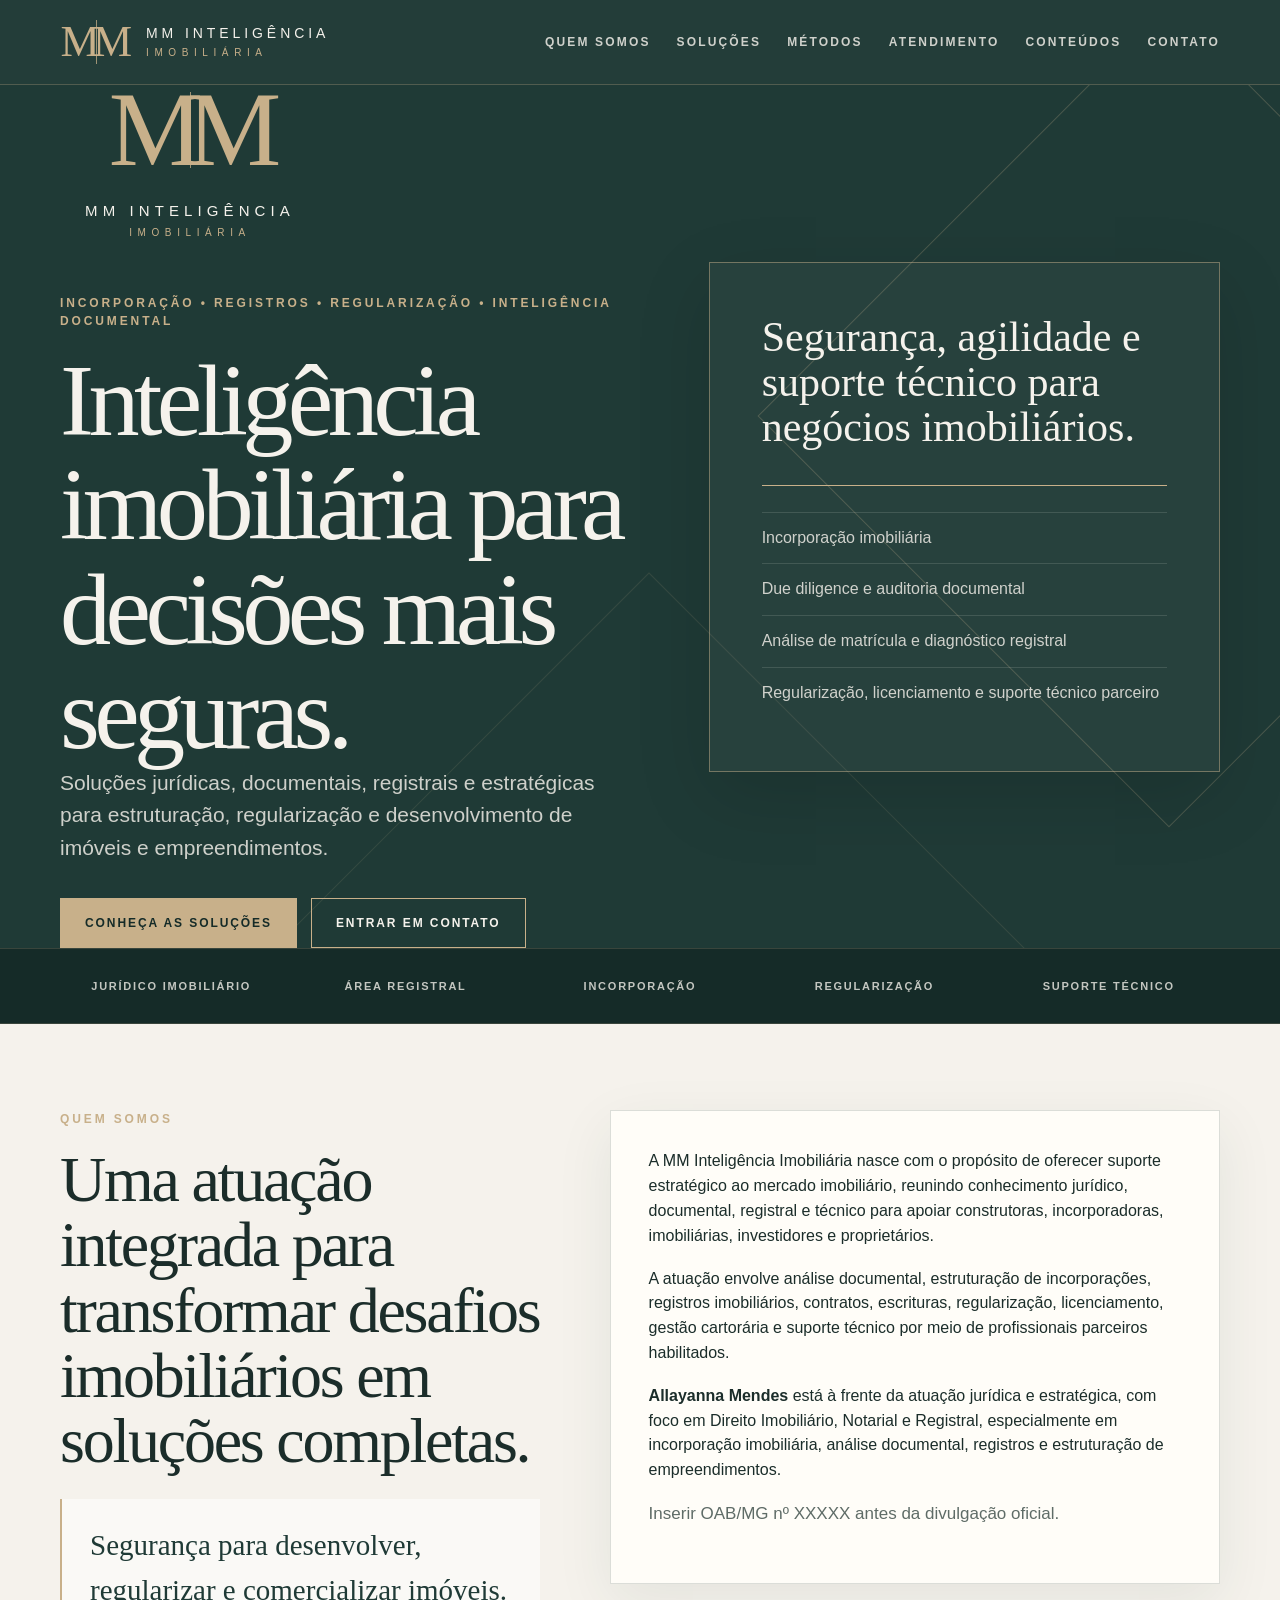
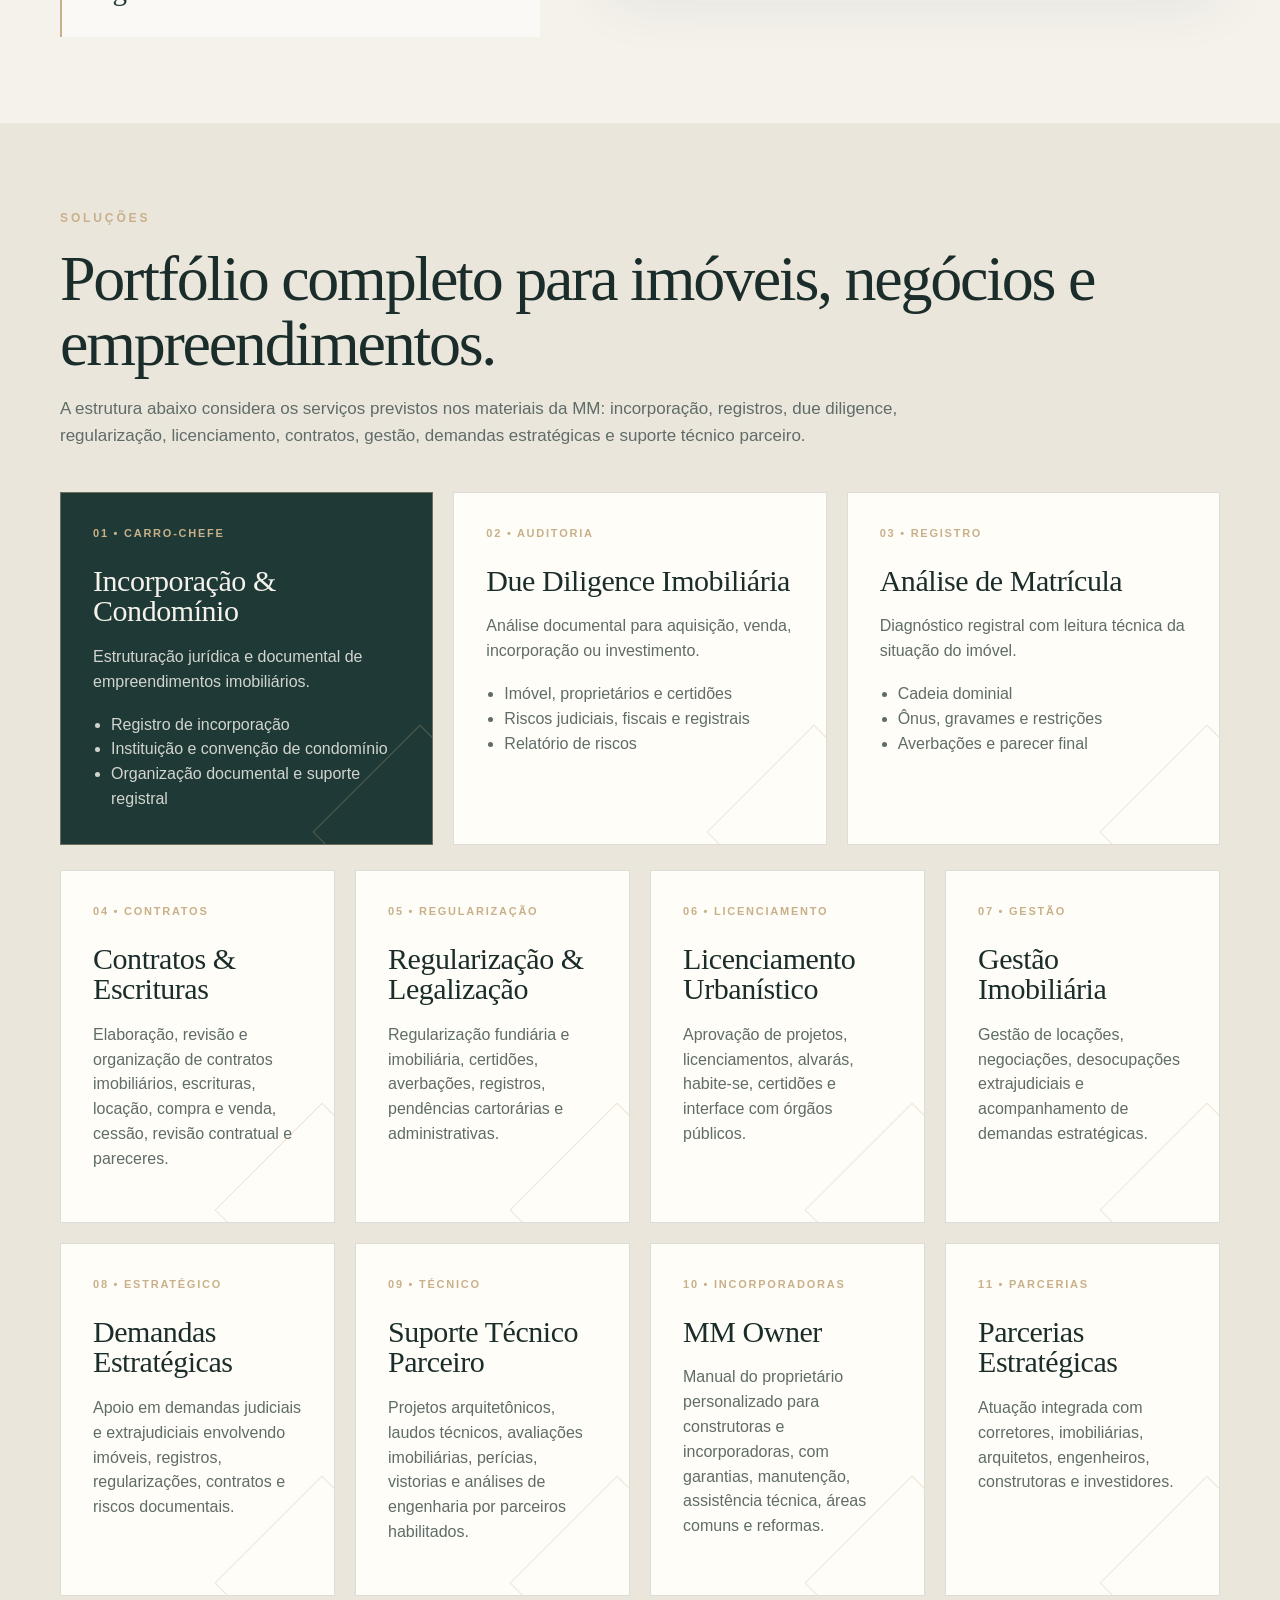
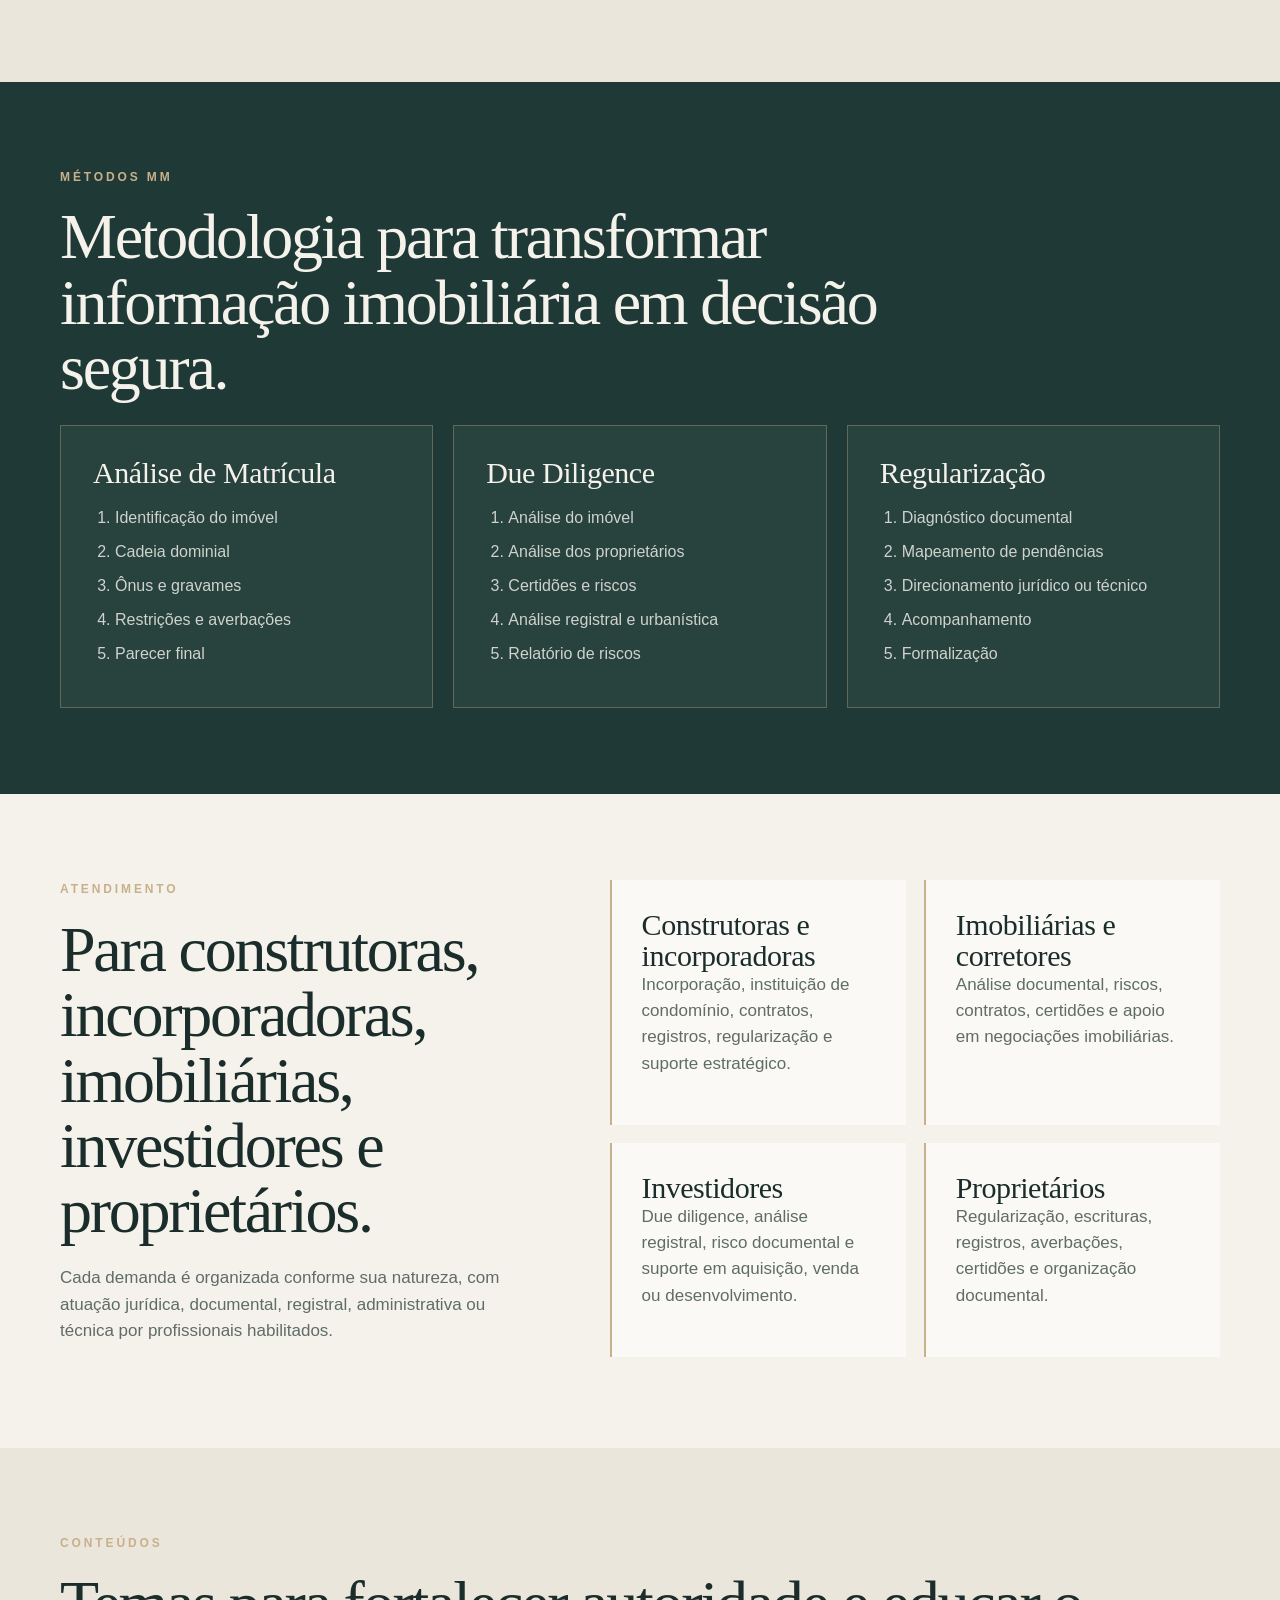
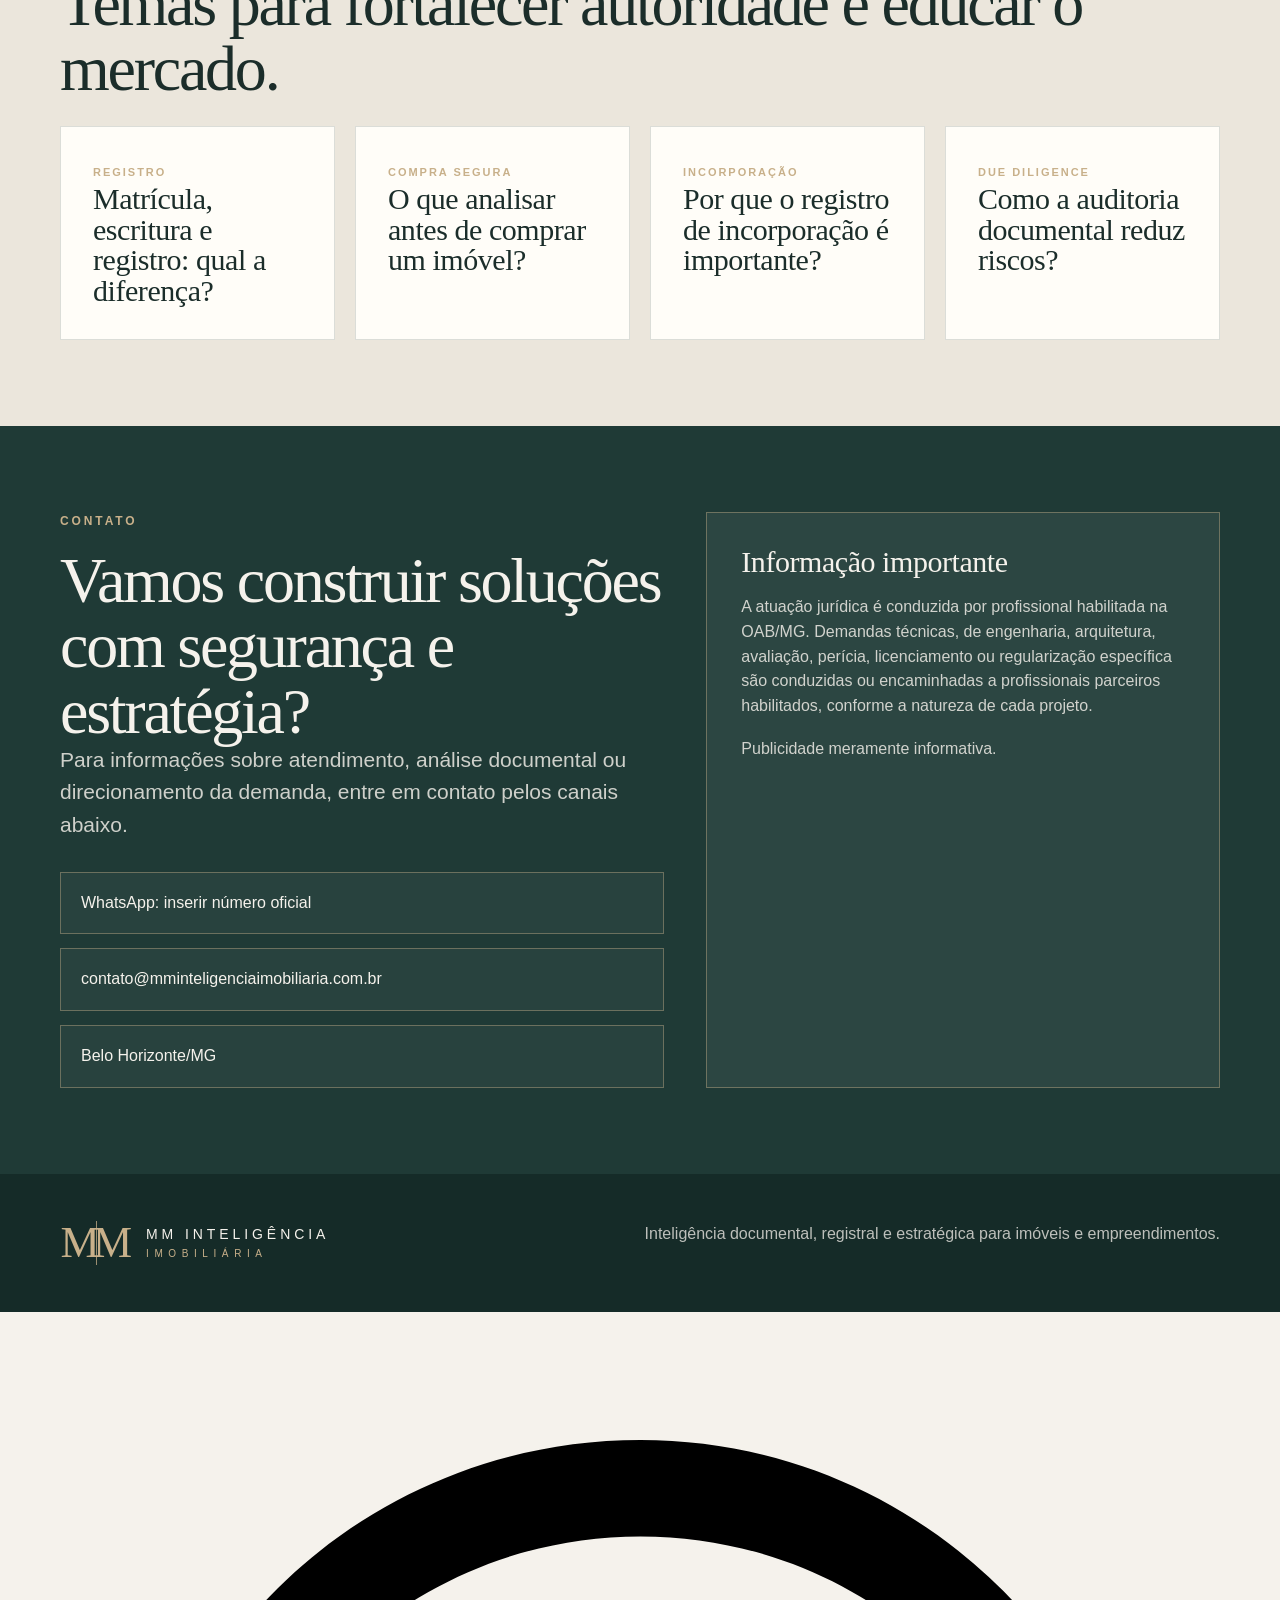
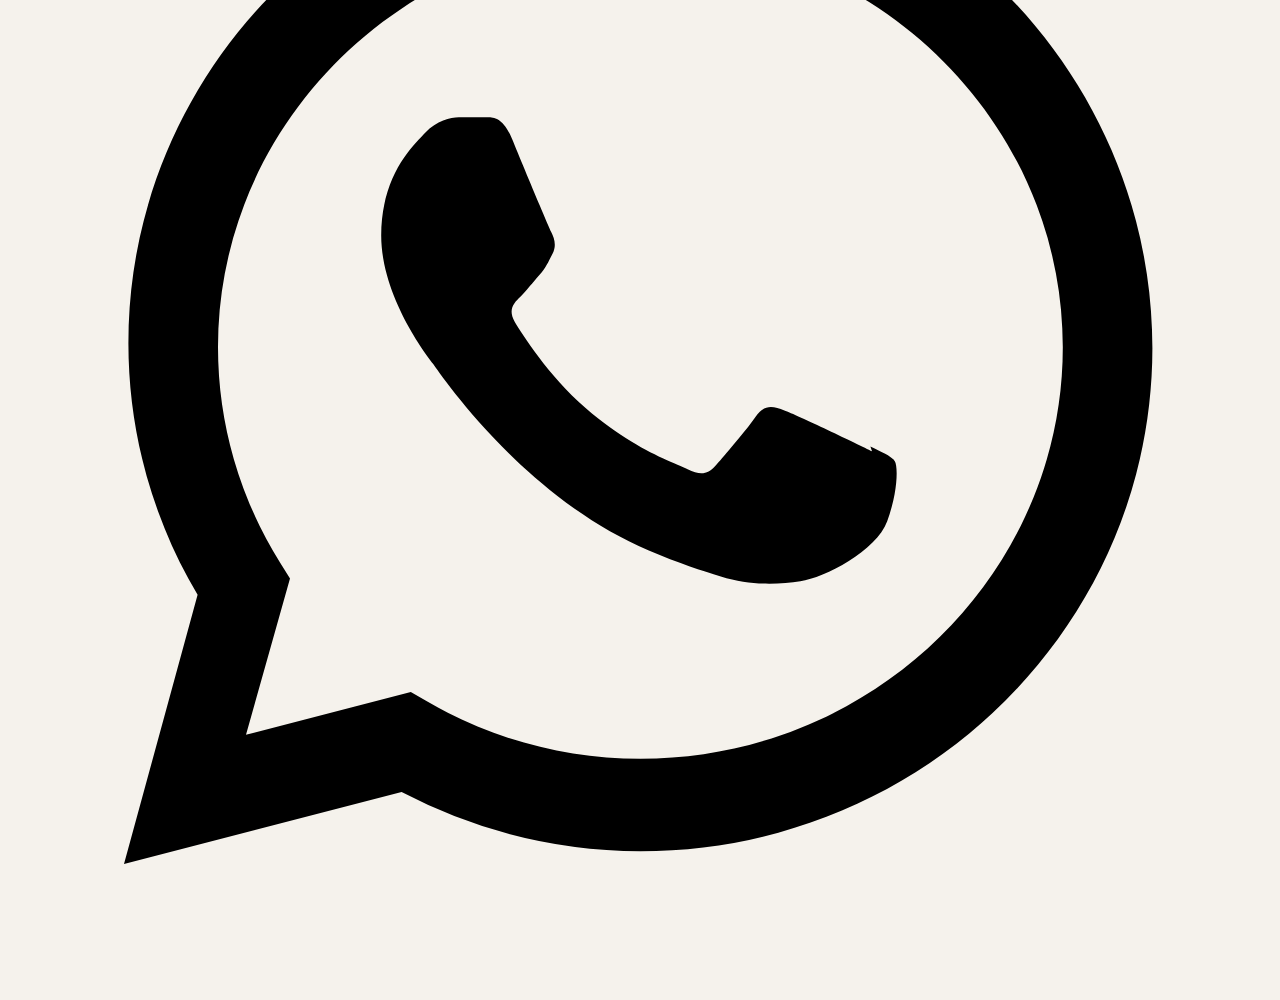
==== commit 83006b8f: "Update index.html" ====
--- a/index.html
+++ b/index.html
@@ -48,6 +48,10 @@
 <section class="sec dark" id="contato"><div class="wrap contact"><div><p class="kicker">Contato</p><h2 style="color:var(--off)">Vamos construir soluções com segurança e estratégia?</h2><p class="lead">Para informações sobre atendimento, análise documental ou direcionamento da demanda, entre em contato pelos canais abaixo.</p><div class="contact-list"><a href="https://wa.me/5531999999999?text=Ol%C3%A1%2C%20gostaria%20de%20informa%C3%A7%C3%B5es%20sobre%20a%20MM%20Intelig%C3%AAncia%20Imobili%C3%A1ria." target="_blank" rel="noopener">WhatsApp: inserir número oficial</a><a href="mailto:contato@mminteligenciaimobiliaria.com.br">contato@mminteligenciaimobiliaria.com.br</a><span>Belo Horizonte/MG</span></div></div><aside class="notice"><h3 style="color:var(--off);margin-bottom:18px">Informação importante</h3><p>A atuação jurídica é conduzida por profissional habilitada na OAB/MG. Demandas técnicas, de engenharia, arquitetura, avaliação, perícia, licenciamento ou regularização específica são conduzidas ou encaminhadas a profissionais parceiros habilitados, conforme a natureza de cada projeto.</p><p>Publicidade meramente informativa.</p></aside></div></section>
 </main>
 <footer><div class="wrap foot"><div class="logo"><span class="mark">MM</span><span class="brand">MM Inteligência<small>Imobiliária</small></span></div><p>Inteligência documental, registral e estratégica para imóveis e empreendimentos.</p></div></footer>
-<a class="wpp" href="https://wa.me/5531999999999?text=Ol%C3%A1%2C%20gostaria%20de%20informa%C3%A7%C3%B5es%20sobre%20a%20MM%20Intelig%C3%AAncia%20Imobili%C3%A1ria." target="_blank" rel="noopener" aria-label="Falar no WhatsApp">☎</a>
+<a class="whatsapp-float" href="https://wa.me/5531999999999?text=Ol%C3%A1%2C%20gostaria%20de%20informa%C3%A7%C3%B5es%20sobre%20a%20MM%20Intelig%C3%AAncia%20Imobili%C3%A1ria." target="_blank" aria-label="Falar pelo WhatsApp">
+  <svg viewBox="0 0 32 32" aria-hidden="true">
+    <path d="M16.01 3.2c-7.06 0-12.8 5.64-12.8 12.58 0 2.22.6 4.39 1.73 6.29L3.1 28.8l6.94-1.8a13.02 13.02 0 0 0 5.97 1.48c7.06 0 12.8-5.64 12.8-12.58S23.07 3.2 16.01 3.2Zm0 22.97c-1.9 0-3.75-.5-5.36-1.45l-.38-.22-4.12 1.07 1.1-3.91-.25-.4a10.13 10.13 0 0 1-1.55-5.38c0-5.66 4.74-10.27 10.56-10.27s10.56 4.61 10.56 10.27-4.74 10.29-10.56 10.29Zm5.79-7.69c-.32-.16-1.9-.92-2.19-1.02-.29-.11-.5-.16-.72.16-.21.31-.82 1.02-1.01 1.23-.19.21-.37.24-.69.08-.32-.16-1.34-.48-2.55-1.53-.94-.82-1.58-1.84-1.77-2.15-.18-.31-.02-.48.14-.63.14-.14.32-.37.48-.55.16-.18.21-.31.32-.52.11-.21.05-.39-.03-.55-.08-.16-.72-1.7-.98-2.33-.26-.62-.52-.53-.72-.54h-.61c-.21 0-.55.08-.84.39-.29.31-1.1 1.05-1.1 2.57s1.13 2.99 1.29 3.2c.16.21 2.23 3.33 5.4 4.67.75.32 1.34.51 1.8.65.76.24 1.45.2 1.99.12.61-.09 1.9-.76 2.17-1.5.27-.74.27-1.37.19-1.5-.08-.13-.29-.21-.61-.37Z"/>
+  </svg>
+</a>
 </body>
 </html>
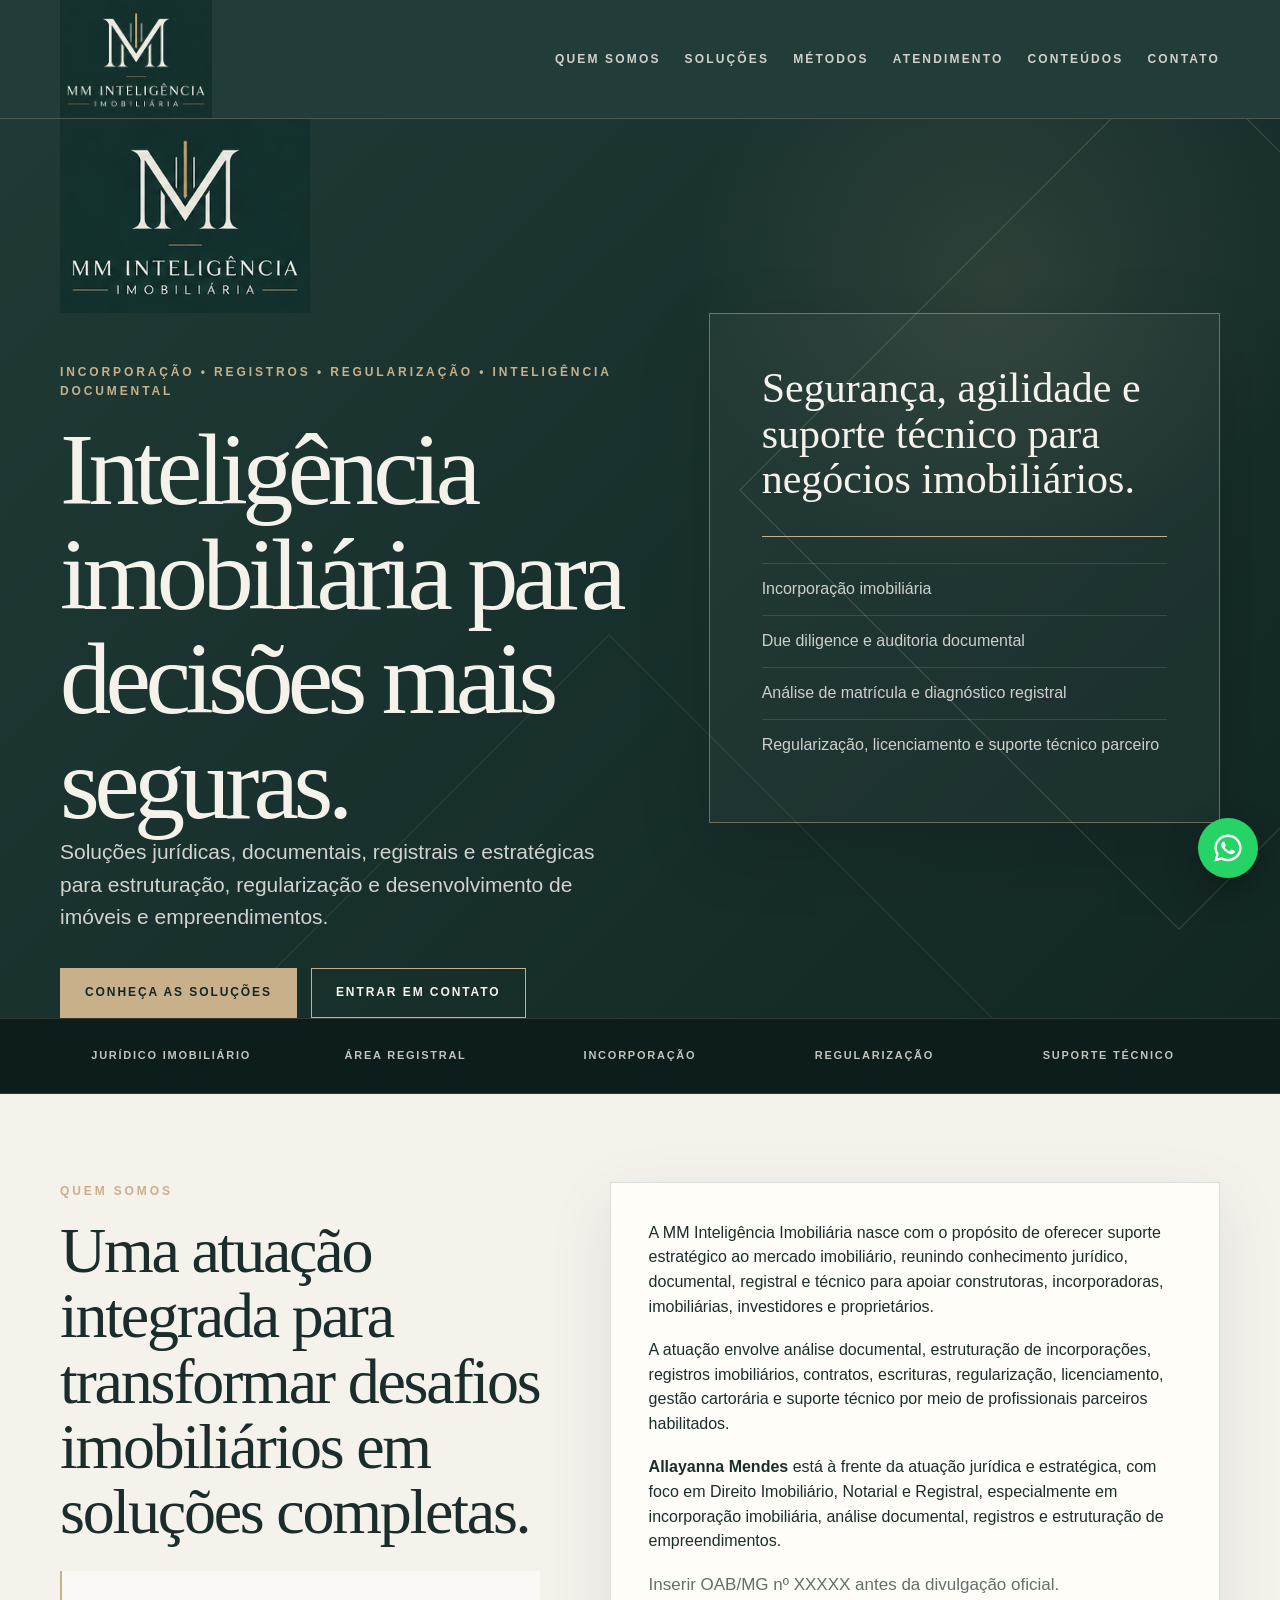
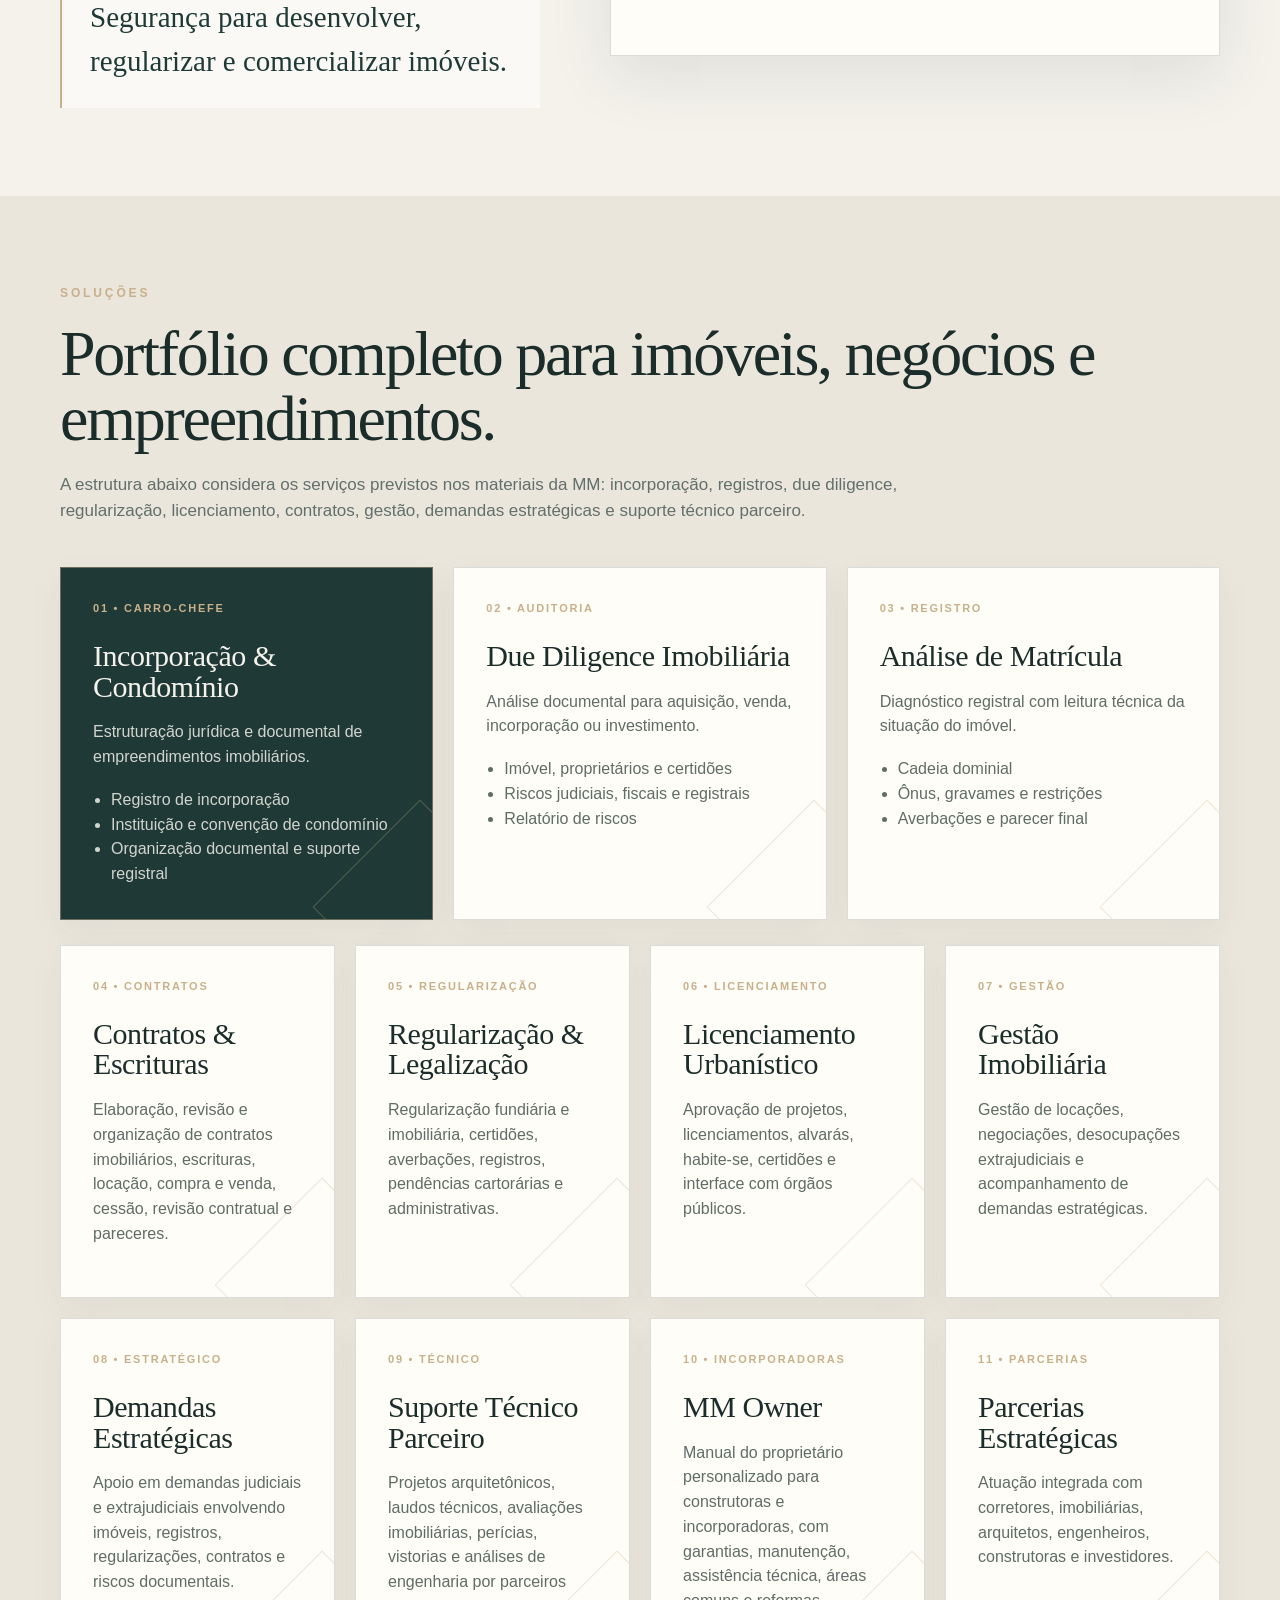
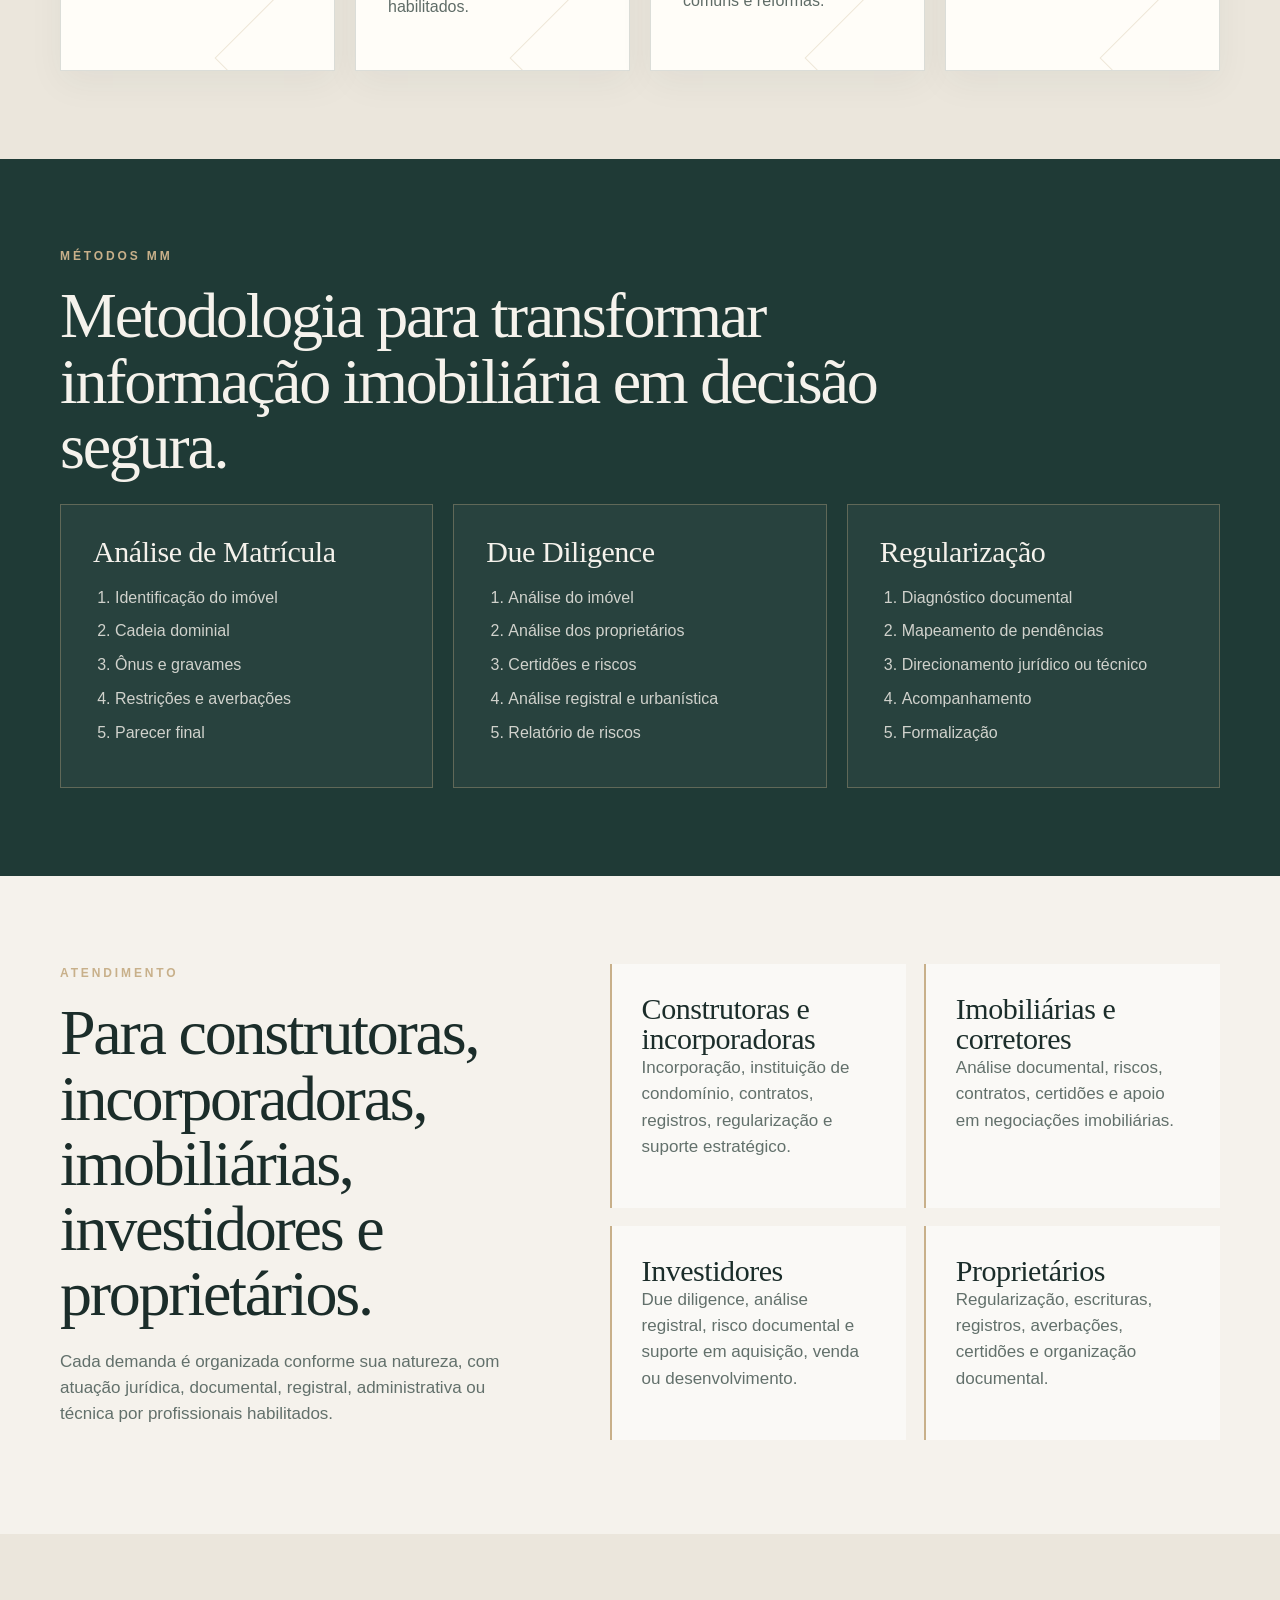
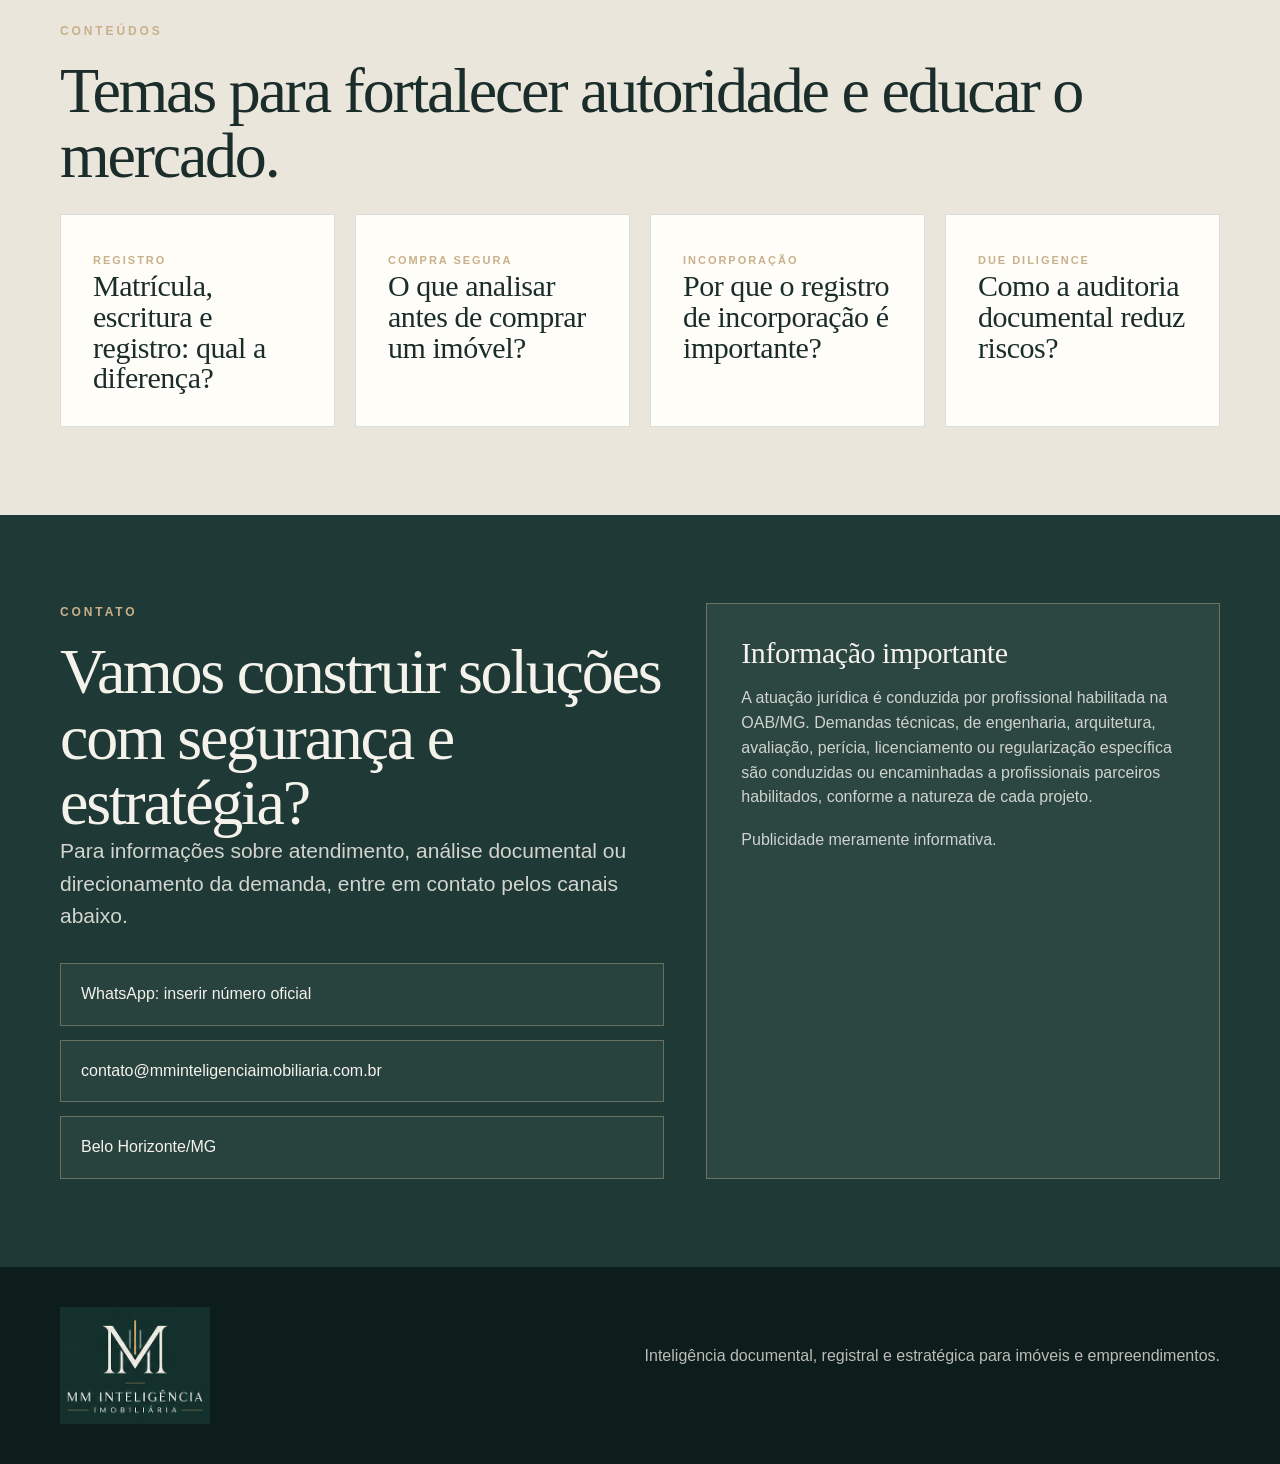
==== commit 96f2b86c: "Update index.html" ====
--- a/index.html
+++ b/index.html
@@ -1,57 +1,543 @@
 <!doctype html>
 <html lang="pt-BR">
 <head>
-  <meta charset="utf-8">
-  <meta name="viewport" content="width=device-width, initial-scale=1">
+  <meta charset="utf-8" />
+  <meta name="viewport" content="width=device-width, initial-scale=1" />
   <title>MM Inteligência Imobiliária | Incorporação, Registros e Due Diligence</title>
-  <meta name="description" content="Soluções jurídicas, documentais, registrais e estratégicas para imóveis e empreendimentos imobiliários.">
-  <meta name="theme-color" content="#1F3A36">
+  <meta name="description" content="Inteligência documental, registral e estratégica para imóveis e empreendimentos imobiliários." />
+  <meta name="theme-color" content="#1F3A36" />
+
   <style>
-    :root{--verde:#1F3A36;--verde2:#152b28;--salvia:#556B63;--off:#F5F2EC;--ouro:#C8B08A;--pedra:#B7B1A7;--texto:#1b2d2a;--branco:#fffdf8;--borda:rgba(31,58,54,.16)}
-    *{box-sizing:border-box} html{scroll-behavior:smooth} body{margin:0;background:var(--off);color:var(--texto);font-family:Arial,Helvetica,sans-serif;line-height:1.55} a{text-decoration:none;color:inherit}.wrap{width:min(1160px,calc(100% - 40px));margin:0 auto}.sec{padding:86px 0}.dark{background:var(--verde);color:var(--off)}.muted{background:#ebe6dc}.kicker{font-size:12px;letter-spacing:.24em;text-transform:uppercase;color:var(--ouro);font-weight:700;margin:0 0 18px}h1,h2,h3{font-family:Georgia,'Times New Roman',serif;font-weight:500;line-height:1.02;margin:0}h1{font-size:clamp(54px,8vw,112px);letter-spacing:-.055em;color:var(--off)}h2{font-size:clamp(38px,5vw,66px);letter-spacing:-.035em}h3{font-size:30px;letter-spacing:-.015em}p{margin:0 0 18px}.lead{font-size:21px;color:rgba(245,242,236,.82);max-width:760px}.soft{color:#5f6c67;font-size:17px}.top{position:sticky;top:0;z-index:10;background:rgba(31,58,54,.98);border-bottom:1px solid rgba(200,176,138,.28)}.nav{min-height:84px;display:flex;align-items:center;justify-content:space-between;gap:22px}.logo{display:flex;align-items:center;gap:14px;color:var(--off)}.mark{font-family:Georgia,'Times New Roman',serif;color:var(--ouro);font-size:44px;letter-spacing:-.15em;line-height:1;position:relative;width:72px;height:58px;display:flex;align-items:center;justify-content:center;padding-right:6px}.mark:before{content:"";position:absolute;left:50%;top:7px;bottom:7px;width:1px;background:var(--ouro);opacity:.75}.brand{font-size:14px;text-transform:uppercase;letter-spacing:.28em;line-height:1.4}.brand small{display:block;color:var(--ouro);letter-spacing:.56em;font-size:10px;margin-top:2px}.links{display:flex;gap:26px;align-items:center;font-size:12px;letter-spacing:.18em;text-transform:uppercase;font-weight:700;color:rgba(245,242,236,.82)}.links a:hover{color:var(--ouro)}.hero{position:relative;min-height:calc(100vh - 84px);display:flex;align-items:center;overflow:hidden}.hero:before{content:"";position:absolute;right:-180px;top:40px;width:580px;height:580px;border:1px solid rgba(200,176,138,.25);transform:rotate(45deg)}.hero:after{content:"";position:absolute;right:260px;bottom:-520px;width:740px;height:740px;border:1px solid rgba(200,176,138,.13);transform:rotate(45deg)}.hero-grid{position:relative;z-index:1;display:grid;grid-template-columns:1.06fr .94fr;gap:72px;align-items:center}.hero-logo{width:260px;margin:0 0 54px;text-align:center}.hero-logo .mark{font-size:106px;width:132px;height:90px;margin:0 auto 24px}.hero-logo .brand{font-size:15px;letter-spacing:.34em}.panel{border:1px solid rgba(200,176,138,.48);padding:52px;background:rgba(255,255,255,.035);box-shadow:0 24px 70px rgba(0,0,0,.13)}.panel .title{font-family:Georgia,'Times New Roman',serif;font-size:42px;line-height:1.08;margin:0 0 34px}.panel hr{border:0;border-top:1px solid var(--ouro);margin:0 0 26px}.panel ul{margin:0;padding:0;list-style:none}.panel li{padding:13px 0;border-top:1px solid rgba(245,242,236,.13);color:rgba(245,242,236,.82)}.btns{display:flex;gap:14px;flex-wrap:wrap;margin-top:34px}.btn{display:inline-flex;align-items:center;justify-content:center;min-height:50px;padding:0 24px;border:1px solid var(--ouro);font-size:12px;letter-spacing:.16em;text-transform:uppercase;font-weight:700}.btn.gold{background:var(--ouro);color:var(--verde2)}.btn.out{color:var(--off)}.strip{background:var(--verde2);border-top:1px solid rgba(200,176,138,.2);border-bottom:1px solid rgba(200,176,138,.2)}.strip .wrap{display:grid;grid-template-columns:repeat(5,1fr);gap:12px;text-align:center;min-height:74px;align-items:center;color:rgba(245,242,236,.78);font-size:11px;letter-spacing:.16em;text-transform:uppercase;font-weight:700}.split{display:grid;grid-template-columns:.88fr 1.12fr;gap:70px;align-items:start}.box{background:var(--branco);border:1px solid var(--borda);padding:38px;box-shadow:0 18px 54px rgba(31,58,54,.08)}.quote{border-left:2px solid var(--ouro);padding:24px 28px;margin-top:26px;background:rgba(255,255,255,.55);font-family:Georgia,'Times New Roman',serif;font-size:29px;color:var(--verde)}.cards{display:grid;grid-template-columns:repeat(3,1fr);gap:20px}.cards.four{grid-template-columns:repeat(4,1fr)}.card{background:var(--branco);border:1px solid var(--borda);padding:32px;min-height:280px;position:relative;overflow:hidden}.card:after{content:"";position:absolute;right:-64px;bottom:-64px;width:150px;height:150px;border:1px solid rgba(200,176,138,.3);transform:rotate(45deg)}.card.dark-card{background:var(--verde);color:var(--off);border-color:rgba(200,176,138,.45)}.card span{display:block;color:var(--ouro);text-transform:uppercase;letter-spacing:.16em;font-size:11px;font-weight:700;margin-bottom:24px}.card h3{margin-bottom:18px}.card p,.card li{color:#5f6c67;font-size:16px}.card.dark-card p,.card.dark-card li{color:rgba(245,242,236,.84)}.card ul{padding-left:18px;margin:0}.methods{display:grid;grid-template-columns:repeat(3,1fr);gap:20px}.method{border:1px solid rgba(200,176,138,.35);padding:32px;background:rgba(255,255,255,.04)}.method h3{color:var(--off);margin-bottom:18px}.method ol{margin:0;padding-left:22px}.method li{margin-bottom:9px;color:rgba(245,242,236,.82)}.aud{display:grid;grid-template-columns:repeat(2,1fr);gap:18px}.aud div{background:rgba(255,255,255,.55);border-left:2px solid var(--ouro);padding:30px}.content{display:grid;grid-template-columns:repeat(4,1fr);gap:20px}.content a{background:var(--branco);border:1px solid var(--borda);padding:32px;min-height:210px}.content span{color:var(--ouro);font-size:11px;letter-spacing:.18em;text-transform:uppercase;font-weight:700}.contact{display:grid;grid-template-columns:1fr .85fr;gap:42px}.contact-list{margin-top:30px;display:grid;gap:14px}.contact-list a,.contact-list span{display:block;padding:18px 20px;border:1px solid rgba(200,176,138,.42);background:rgba(255,255,255,.04);color:var(--off)}.notice{background:rgba(255,255,255,.06);border:1px solid rgba(200,176,138,.42);padding:34px}.notice p{color:rgba(245,242,236,.82)}footer{background:var(--verde2);color:rgba(245,242,236,.75);padding:40px 0}.foot{display:flex;align-items:center;justify-content:space-between;gap:20px}.wpp{position:fixed;right:22px;bottom:22px;z-index:30;width:62px;height:62px;border-radius:999px;background:#25D366;color:white;display:flex;align-items:center;justify-content:center;box-shadow:0 14px 34px rgba(0,0,0,.24);font-weight:900;font-size:28px}.wpp:hover{transform:translateY(-2px)}@media(max-width:980px){.links{display:none}.hero-grid,.split,.contact{grid-template-columns:1fr}.cards,.cards.four,.methods,.content{grid-template-columns:1fr 1fr}.hero{padding:80px 0}.panel{padding:34px}.strip .wrap{grid-template-columns:1fr 1fr;min-height:auto;padding:22px 0}.foot{align-items:flex-start;flex-direction:column}}@media(max-width:620px){.wrap{width:min(100% - 28px,1160px)}.nav{min-height:72px}.brand{font-size:11px;letter-spacing:.18em}.mark{font-size:34px;width:54px}.hero-logo{display:none}h1{font-size:55px}.cards,.cards.four,.methods,.content,.aud{grid-template-columns:1fr}.sec{padding:64px 0}.contact-list a,.contact-list span{word-break:break-word}.wpp{width:56px;height:56px}}
+    :root {
+      --verde: #1F3A36;
+      --verde-profundo: #122724;
+      --verde-sombra: #0d1d1b;
+      --salvia: #556B63;
+      --off: #F5F2EC;
+      --off-2: #ebe6dc;
+      --ouro: #C8B08A;
+      --pedra: #B7B1A7;
+      --texto: #1b2d2a;
+      --texto-suave: #62706b;
+      --branco: #fffdf8;
+      --borda: rgba(31, 58, 54, .16);
+      --borda-ouro: rgba(200, 176, 138, .42);
+      --sombra: 0 20px 60px rgba(31,58,54,.10);
+    }
+
+    * { box-sizing: border-box; }
+    html { scroll-behavior: smooth; }
+    body {
+      margin: 0;
+      background: var(--off);
+      color: var(--texto);
+      font-family: Arial, Helvetica, sans-serif;
+      line-height: 1.55;
+      overflow-x: hidden;
+    }
+    a { color: inherit; text-decoration: none; }
+    img { max-width: 100%; display: block; }
+
+    .wrap { width: min(1160px, calc(100% - 40px)); margin: 0 auto; }
+    .sec { padding: 88px 0; }
+    .dark { background: var(--verde); color: var(--off); }
+    .muted { background: var(--off-2); }
+    .kicker {
+      margin: 0 0 18px;
+      font-size: 12px;
+      letter-spacing: .24em;
+      text-transform: uppercase;
+      font-weight: 700;
+      color: var(--ouro);
+    }
+    h1, h2, h3 {
+      font-family: Georgia, 'Times New Roman', serif;
+      font-weight: 500;
+      line-height: 1.02;
+      margin: 0;
+    }
+    h1 { font-size: clamp(52px, 8vw, 112px); letter-spacing: -.055em; color: var(--off); }
+    h2 { font-size: clamp(36px, 5vw, 64px); letter-spacing: -.035em; }
+    h3 { font-size: 30px; letter-spacing: -.015em; }
+    p { margin: 0 0 18px; }
+    .lead { font-size: 21px; color: rgba(245,242,236,.84); max-width: 760px; }
+    .soft { color: var(--texto-suave); font-size: 17px; }
+
+    .top {
+      position: sticky;
+      top: 0;
+      z-index: 20;
+      background: rgba(31, 58, 54, .985);
+      border-bottom: 1px solid rgba(200,176,138,.25);
+      backdrop-filter: blur(8px);
+    }
+    .nav { min-height: 86px; display: flex; align-items: center; justify-content: space-between; gap: 24px; }
+    .logo-link { display: flex; align-items: center; gap: 16px; min-width: 220px; }
+    .logo-img { width: 152px; height: auto; object-fit: contain; }
+    .links {
+      display: flex;
+      gap: 24px;
+      align-items: center;
+      font-size: 12px;
+      letter-spacing: .18em;
+      text-transform: uppercase;
+      font-weight: 700;
+      color: rgba(245,242,236,.82);
+      white-space: nowrap;
+    }
+    .links a:hover { color: var(--ouro); }
+
+    .hero {
+      position: relative;
+      min-height: calc(100vh - 86px);
+      display: flex;
+      align-items: center;
+      overflow: hidden;
+      background:
+        radial-gradient(circle at 78% 18%, rgba(200,176,138,.12), transparent 25%),
+        linear-gradient(135deg, var(--verde) 0%, var(--verde-profundo) 100%);
+    }
+    .hero:before {
+      content: "";
+      position: absolute;
+      right: -210px;
+      top: 60px;
+      width: 620px;
+      height: 620px;
+      border: 1px solid rgba(200,176,138,.25);
+      transform: rotate(45deg);
+    }
+    .hero:after {
+      content: "";
+      position: absolute;
+      right: 280px;
+      bottom: -560px;
+      width: 780px;
+      height: 780px;
+      border: 1px solid rgba(200,176,138,.12);
+      transform: rotate(45deg);
+    }
+    .hero-grid { position: relative; z-index: 1; display: grid; grid-template-columns: 1.06fr .94fr; gap: 72px; align-items: center; }
+    .hero-brand { width: 250px; margin-bottom: 50px; opacity: .98; }
+    .panel {
+      border: 1px solid rgba(200,176,138,.48);
+      padding: 52px;
+      background: rgba(255,255,255,.035);
+      box-shadow: 0 24px 70px rgba(0,0,0,.13);
+    }
+    .panel .title { font-family: Georgia, 'Times New Roman', serif; font-size: 42px; line-height: 1.08; margin: 0 0 34px; }
+    .panel hr { border: 0; border-top: 1px solid var(--ouro); margin: 0 0 26px; }
+    .panel ul { margin: 0; padding: 0; list-style: none; }
+    .panel li { padding: 13px 0; border-top: 1px solid rgba(245,242,236,.13); color: rgba(245,242,236,.82); }
+
+    .btns { display: flex; gap: 14px; flex-wrap: wrap; margin-top: 34px; }
+    .btn {
+      display: inline-flex;
+      align-items: center;
+      justify-content: center;
+      min-height: 50px;
+      padding: 0 24px;
+      border: 1px solid var(--ouro);
+      font-size: 12px;
+      letter-spacing: .16em;
+      text-transform: uppercase;
+      font-weight: 700;
+      transition: transform .2s ease, background .2s ease, color .2s ease;
+    }
+    .btn:hover { transform: translateY(-2px); }
+    .btn.gold { background: var(--ouro); color: var(--verde-profundo); }
+    .btn.out { color: var(--off); }
+
+    .strip { background: var(--verde-sombra); border-top: 1px solid rgba(200,176,138,.2); border-bottom: 1px solid rgba(200,176,138,.2); }
+    .strip .wrap {
+      display: grid;
+      grid-template-columns: repeat(5, 1fr);
+      gap: 12px;
+      text-align: center;
+      min-height: 74px;
+      align-items: center;
+      color: rgba(245,242,236,.78);
+      font-size: 11px;
+      letter-spacing: .16em;
+      text-transform: uppercase;
+      font-weight: 700;
+    }
+
+    .split { display: grid; grid-template-columns: .88fr 1.12fr; gap: 70px; align-items: start; }
+    .box { background: var(--branco); border: 1px solid var(--borda); padding: 38px; box-shadow: var(--sombra); }
+    .quote {
+      border-left: 2px solid var(--ouro);
+      padding: 24px 28px;
+      margin-top: 26px;
+      background: rgba(255,255,255,.55);
+      font-family: Georgia, 'Times New Roman', serif;
+      font-size: 29px;
+      color: var(--verde);
+    }
+
+    .cards { display: grid; grid-template-columns: repeat(3, 1fr); gap: 20px; }
+    .cards.four { grid-template-columns: repeat(4, 1fr); }
+    .card {
+      background: var(--branco);
+      border: 1px solid var(--borda);
+      padding: 32px;
+      min-height: 280px;
+      position: relative;
+      overflow: hidden;
+      box-shadow: 0 12px 34px rgba(31,58,54,.05);
+    }
+    .card:after {
+      content: "";
+      position: absolute;
+      right: -64px;
+      bottom: -64px;
+      width: 150px;
+      height: 150px;
+      border: 1px solid rgba(200,176,138,.3);
+      transform: rotate(45deg);
+    }
+    .card.dark-card { background: var(--verde); color: var(--off); border-color: rgba(200,176,138,.45); }
+    .card span { display: block; color: var(--ouro); text-transform: uppercase; letter-spacing: .16em; font-size: 11px; font-weight: 700; margin-bottom: 24px; }
+    .card h3 { margin-bottom: 18px; }
+    .card p, .card li { color: #5f6c67; font-size: 16px; }
+    .card.dark-card p, .card.dark-card li { color: rgba(245,242,236,.84); }
+    .card ul { padding-left: 18px; margin: 0; }
+
+    .methods { display: grid; grid-template-columns: repeat(3, 1fr); gap: 20px; }
+    .method { border: 1px solid rgba(200,176,138,.35); padding: 32px; background: rgba(255,255,255,.04); }
+    .method h3 { color: var(--off); margin-bottom: 18px; }
+    .method ol { margin: 0; padding-left: 22px; }
+    .method li { margin-bottom: 9px; color: rgba(245,242,236,.82); }
+
+    .aud { display: grid; grid-template-columns: repeat(2, 1fr); gap: 18px; }
+    .aud div { background: rgba(255,255,255,.55); border-left: 2px solid var(--ouro); padding: 30px; }
+
+    .content { display: grid; grid-template-columns: repeat(4, 1fr); gap: 20px; }
+    .content a { background: var(--branco); border: 1px solid var(--borda); padding: 32px; min-height: 210px; transition: transform .2s ease, box-shadow .2s ease; }
+    .content a:hover { transform: translateY(-3px); box-shadow: var(--sombra); }
+    .content span { color: var(--ouro); font-size: 11px; letter-spacing: .18em; text-transform: uppercase; font-weight: 700; }
+
+    .contact { display: grid; grid-template-columns: 1fr .85fr; gap: 42px; }
+    .contact-list { margin-top: 30px; display: grid; gap: 14px; }
+    .contact-list a, .contact-list span { display: block; padding: 18px 20px; border: 1px solid rgba(200,176,138,.42); background: rgba(255,255,255,.04); color: var(--off); }
+    .notice { background: rgba(255,255,255,.06); border: 1px solid rgba(200,176,138,.42); padding: 34px; }
+    .notice p { color: rgba(245,242,236,.82); }
+
+    footer { background: var(--verde-sombra); color: rgba(245,242,236,.75); padding: 40px 0; }
+    .foot { display: flex; align-items: center; justify-content: space-between; gap: 20px; }
+    .foot-logo { width: 150px; }
+
+    .whatsapp-float {
+      position: fixed;
+      right: 22px;
+      bottom: 22px;
+      width: 60px;
+      height: 60px;
+      border-radius: 50%;
+      background: #25D366;
+      display: flex;
+      align-items: center;
+      justify-content: center;
+      box-shadow: 0 14px 34px rgba(0,0,0,.26);
+      z-index: 999;
+      transition: transform .2s ease, box-shadow .2s ease;
+    }
+    .whatsapp-float:hover { transform: translateY(-3px); box-shadow: 0 18px 40px rgba(0,0,0,.34); }
+    .whatsapp-float svg { width: 34px; height: 34px; fill: white; }
+
+    @media (max-width: 980px) {
+      .links { display: none; }
+      .hero-grid, .split, .contact { grid-template-columns: 1fr; }
+      .cards, .cards.four, .methods, .content { grid-template-columns: 1fr 1fr; }
+      .hero { padding: 80px 0; }
+      .panel { padding: 34px; }
+      .strip .wrap { grid-template-columns: 1fr 1fr; min-height: auto; padding: 22px 0; }
+      .foot { align-items: flex-start; flex-direction: column; }
+    }
+    @media (max-width: 620px) {
+      .wrap { width: min(100% - 28px, 1160px); }
+      .nav { min-height: 72px; }
+      .logo-img { width: 128px; }
+      .hero-brand { width: 210px; margin-bottom: 36px; }
+      h1 { font-size: 52px; }
+      .panel .title { font-size: 34px; }
+      .cards, .cards.four, .methods, .content, .aud { grid-template-columns: 1fr; }
+      .sec { padding: 64px 0; }
+      .contact-list a, .contact-list span { word-break: break-word; }
+      .whatsapp-float { width: 56px; height: 56px; right: 16px; bottom: 16px; }
+    }
   </style>
 </head>
+
 <body>
-<header class="top">
-  <div class="wrap nav">
-    <a href="#inicio" class="logo" aria-label="MM Inteligência Imobiliária">
-      <span class="mark">MM</span>
-      <span class="brand">MM Inteligência<small>Imobiliária</small></span>
-    </a>
-    <nav class="links" aria-label="Menu principal">
-      <a href="#quem-somos">Quem somos</a><a href="#solucoes">Soluções</a><a href="#metodos">Métodos</a><a href="#atendimento">Atendimento</a><a href="#conteudos">Conteúdos</a><a href="#contato">Contato</a>
-    </nav>
-  </div>
-</header>
-<main id="inicio">
-<section class="hero dark">
-  <div class="wrap hero-grid">
-    <div>
-      <div class="hero-logo"><span class="mark">MM</span><span class="brand">MM Inteligência<small>Imobiliária</small></span></div>
-      <p class="kicker">Incorporação • Registros • Regularização • Inteligência documental</p>
-      <h1>Inteligência imobiliária para decisões mais seguras.</h1>
-      <p class="lead">Soluções jurídicas, documentais, registrais e estratégicas para estruturação, regularização e desenvolvimento de imóveis e empreendimentos.</p>
-      <div class="btns"><a class="btn gold" href="#solucoes">Conheça as soluções</a><a class="btn out" href="#contato">Entrar em contato</a></div>
+  <header class="top">
+    <div class="wrap nav">
+      <a href="#inicio" class="logo-link" aria-label="MM Inteligência Imobiliária">
+        <img class="logo-img" src="[data-uri]" alt="MM Inteligência Imobiliária" />
+      </a>
+      <nav class="links" aria-label="Menu principal">
+        <a href="#quem-somos">Quem somos</a>
+        <a href="#solucoes">Soluções</a>
+        <a href="#metodos">Métodos</a>
+        <a href="#atendimento">Atendimento</a>
+        <a href="#conteudos">Conteúdos</a>
+        <a href="#contato">Contato</a>
+      </nav>
     </div>
-    <aside class="panel">
-      <p class="title">Segurança, agilidade e suporte técnico para negócios imobiliários.</p><hr>
-      <ul><li>Incorporação imobiliária</li><li>Due diligence e auditoria documental</li><li>Análise de matrícula e diagnóstico registral</li><li>Regularização, licenciamento e suporte técnico parceiro</li></ul>
-    </aside>
-  </div>
-</section>
-<div class="strip"><div class="wrap"><span>Jurídico imobiliário</span><span>Área registral</span><span>Incorporação</span><span>Regularização</span><span>Suporte técnico</span></div></div>
-<section class="sec" id="quem-somos"><div class="wrap split"><div><p class="kicker">Quem somos</p><h2>Uma atuação integrada para transformar desafios imobiliários em soluções completas.</h2><div class="quote">Segurança para desenvolver, regularizar e comercializar imóveis.</div></div><div class="box"><p>A MM Inteligência Imobiliária nasce com o propósito de oferecer suporte estratégico ao mercado imobiliário, reunindo conhecimento jurídico, documental, registral e técnico para apoiar construtoras, incorporadoras, imobiliárias, investidores e proprietários.</p><p>A atuação envolve análise documental, estruturação de incorporações, registros imobiliários, contratos, escrituras, regularização, licenciamento, gestão cartorária e suporte técnico por meio de profissionais parceiros habilitados.</p><p><strong>Allayanna Mendes</strong> está à frente da atuação jurídica e estratégica, com foco em Direito Imobiliário, Notarial e Registral, especialmente em incorporação imobiliária, análise documental, registros e estruturação de empreendimentos.</p><p class="soft">Inserir OAB/MG nº XXXXX antes da divulgação oficial.</p></div></div></section>
-<section class="sec muted" id="solucoes"><div class="wrap"><p class="kicker">Soluções</p><h2>Portfólio completo para imóveis, negócios e empreendimentos.</h2><p class="soft" style="max-width:850px;margin-top:20px">A estrutura abaixo considera os serviços previstos nos materiais da MM: incorporação, registros, due diligence, regularização, licenciamento, contratos, gestão, demandas estratégicas e suporte técnico parceiro.</p><br><div class="cards"><article class="card dark-card"><span>01 • Carro-chefe</span><h3>Incorporação & Condomínio</h3><p>Estruturação jurídica e documental de empreendimentos imobiliários.</p><ul><li>Registro de incorporação</li><li>Instituição e convenção de condomínio</li><li>Organização documental e suporte registral</li></ul></article><article class="card"><span>02 • Auditoria</span><h3>Due Diligence Imobiliária</h3><p>Análise documental para aquisição, venda, incorporação ou investimento.</p><ul><li>Imóvel, proprietários e certidões</li><li>Riscos judiciais, fiscais e registrais</li><li>Relatório de riscos</li></ul></article><article class="card"><span>03 • Registro</span><h3>Análise de Matrícula</h3><p>Diagnóstico registral com leitura técnica da situação do imóvel.</p><ul><li>Cadeia dominial</li><li>Ônus, gravames e restrições</li><li>Averbações e parecer final</li></ul></article></div><br><div class="cards four"><article class="card"><span>04 • Contratos</span><h3>Contratos & Escrituras</h3><p>Elaboração, revisão e organização de contratos imobiliários, escrituras, locação, compra e venda, cessão, revisão contratual e pareceres.</p></article><article class="card"><span>05 • Regularização</span><h3>Regularização & Legalização</h3><p>Regularização fundiária e imobiliária, certidões, averbações, registros, pendências cartorárias e administrativas.</p></article><article class="card"><span>06 • Licenciamento</span><h3>Licenciamento Urbanístico</h3><p>Aprovação de projetos, licenciamentos, alvarás, habite-se, certidões e interface com órgãos públicos.</p></article><article class="card"><span>07 • Gestão</span><h3>Gestão Imobiliária</h3><p>Gestão de locações, negociações, desocupações extrajudiciais e acompanhamento de demandas estratégicas.</p></article><article class="card"><span>08 • Estratégico</span><h3>Demandas Estratégicas</h3><p>Apoio em demandas judiciais e extrajudiciais envolvendo imóveis, registros, regularizações, contratos e riscos documentais.</p></article><article class="card"><span>09 • Técnico</span><h3>Suporte Técnico Parceiro</h3><p>Projetos arquitetônicos, laudos técnicos, avaliações imobiliárias, perícias, vistorias e análises de engenharia por parceiros habilitados.</p></article><article class="card"><span>10 • Incorporadoras</span><h3>MM Owner</h3><p>Manual do proprietário personalizado para construtoras e incorporadoras, com garantias, manutenção, assistência técnica, áreas comuns e reformas.</p></article><article class="card"><span>11 • Parcerias</span><h3>Parcerias Estratégicas</h3><p>Atuação integrada com corretores, imobiliárias, arquitetos, engenheiros, construtoras e investidores.</p></article></div></div></section>
-<section class="sec dark" id="metodos"><div class="wrap"><p class="kicker">Métodos MM</p><h2 style="color:var(--off);max-width:850px">Metodologia para transformar informação imobiliária em decisão segura.</h2><br><div class="methods"><article class="method"><h3>Análise de Matrícula</h3><ol><li>Identificação do imóvel</li><li>Cadeia dominial</li><li>Ônus e gravames</li><li>Restrições e averbações</li><li>Parecer final</li></ol></article><article class="method"><h3>Due Diligence</h3><ol><li>Análise do imóvel</li><li>Análise dos proprietários</li><li>Certidões e riscos</li><li>Análise registral e urbanística</li><li>Relatório de riscos</li></ol></article><article class="method"><h3>Regularização</h3><ol><li>Diagnóstico documental</li><li>Mapeamento de pendências</li><li>Direcionamento jurídico ou técnico</li><li>Acompanhamento</li><li>Formalização</li></ol></article></div></div></section>
-<section class="sec" id="atendimento"><div class="wrap split"><div><p class="kicker">Atendimento</p><h2>Para construtoras, incorporadoras, imobiliárias, investidores e proprietários.</h2><p class="soft" style="margin-top:22px">Cada demanda é organizada conforme sua natureza, com atuação jurídica, documental, registral, administrativa ou técnica por profissionais habilitados.</p></div><div class="aud"><div><h3>Construtoras e incorporadoras</h3><p class="soft">Incorporação, instituição de condomínio, contratos, registros, regularização e suporte estratégico.</p></div><div><h3>Imobiliárias e corretores</h3><p class="soft">Análise documental, riscos, contratos, certidões e apoio em negociações imobiliárias.</p></div><div><h3>Investidores</h3><p class="soft">Due diligence, análise registral, risco documental e suporte em aquisição, venda ou desenvolvimento.</p></div><div><h3>Proprietários</h3><p class="soft">Regularização, escrituras, registros, averbações, certidões e organização documental.</p></div></div></div></section>
-<section class="sec muted" id="conteudos"><div class="wrap"><p class="kicker">Conteúdos</p><h2>Temas para fortalecer autoridade e educar o mercado.</h2><br><div class="content"><a href="#contato"><span>Registro</span><h3>Matrícula, escritura e registro: qual a diferença?</h3></a><a href="#contato"><span>Compra segura</span><h3>O que analisar antes de comprar um imóvel?</h3></a><a href="#contato"><span>Incorporação</span><h3>Por que o registro de incorporação é importante?</h3></a><a href="#contato"><span>Due diligence</span><h3>Como a auditoria documental reduz riscos?</h3></a></div></div></section>
-<section class="sec dark" id="contato"><div class="wrap contact"><div><p class="kicker">Contato</p><h2 style="color:var(--off)">Vamos construir soluções com segurança e estratégia?</h2><p class="lead">Para informações sobre atendimento, análise documental ou direcionamento da demanda, entre em contato pelos canais abaixo.</p><div class="contact-list"><a href="https://wa.me/5531999999999?text=Ol%C3%A1%2C%20gostaria%20de%20informa%C3%A7%C3%B5es%20sobre%20a%20MM%20Intelig%C3%AAncia%20Imobili%C3%A1ria." target="_blank" rel="noopener">WhatsApp: inserir número oficial</a><a href="mailto:contato@mminteligenciaimobiliaria.com.br">contato@mminteligenciaimobiliaria.com.br</a><span>Belo Horizonte/MG</span></div></div><aside class="notice"><h3 style="color:var(--off);margin-bottom:18px">Informação importante</h3><p>A atuação jurídica é conduzida por profissional habilitada na OAB/MG. Demandas técnicas, de engenharia, arquitetura, avaliação, perícia, licenciamento ou regularização específica são conduzidas ou encaminhadas a profissionais parceiros habilitados, conforme a natureza de cada projeto.</p><p>Publicidade meramente informativa.</p></aside></div></section>
-</main>
-<footer><div class="wrap foot"><div class="logo"><span class="mark">MM</span><span class="brand">MM Inteligência<small>Imobiliária</small></span></div><p>Inteligência documental, registral e estratégica para imóveis e empreendimentos.</p></div></footer>
-<a class="whatsapp-float" href="https://wa.me/5531999999999?text=Ol%C3%A1%2C%20gostaria%20de%20informa%C3%A7%C3%B5es%20sobre%20a%20MM%20Intelig%C3%AAncia%20Imobili%C3%A1ria." target="_blank" aria-label="Falar pelo WhatsApp">
-  <svg viewBox="0 0 32 32" aria-hidden="true">
-    <path d="M16.01 3.2c-7.06 0-12.8 5.64-12.8 12.58 0 2.22.6 4.39 1.73 6.29L3.1 28.8l6.94-1.8a13.02 13.02 0 0 0 5.97 1.48c7.06 0 12.8-5.64 12.8-12.58S23.07 3.2 16.01 3.2Zm0 22.97c-1.9 0-3.75-.5-5.36-1.45l-.38-.22-4.12 1.07 1.1-3.91-.25-.4a10.13 10.13 0 0 1-1.55-5.38c0-5.66 4.74-10.27 10.56-10.27s10.56 4.61 10.56 10.27-4.74 10.29-10.56 10.29Zm5.79-7.69c-.32-.16-1.9-.92-2.19-1.02-.29-.11-.5-.16-.72.16-.21.31-.82 1.02-1.01 1.23-.19.21-.37.24-.69.08-.32-.16-1.34-.48-2.55-1.53-.94-.82-1.58-1.84-1.77-2.15-.18-.31-.02-.48.14-.63.14-.14.32-.37.48-.55.16-.18.21-.31.32-.52.11-.21.05-.39-.03-.55-.08-.16-.72-1.7-.98-2.33-.26-.62-.52-.53-.72-.54h-.61c-.21 0-.55.08-.84.39-.29.31-1.1 1.05-1.1 2.57s1.13 2.99 1.29 3.2c.16.21 2.23 3.33 5.4 4.67.75.32 1.34.51 1.8.65.76.24 1.45.2 1.99.12.61-.09 1.9-.76 2.17-1.5.27-.74.27-1.37.19-1.5-.08-.13-.29-.21-.61-.37Z"/>
-  </svg>
-</a>
+  </header>
+
+  <main id="inicio">
+    <section class="hero dark">
+      <div class="wrap hero-grid">
+        <div>
+          <img class="hero-brand" src="[data-uri]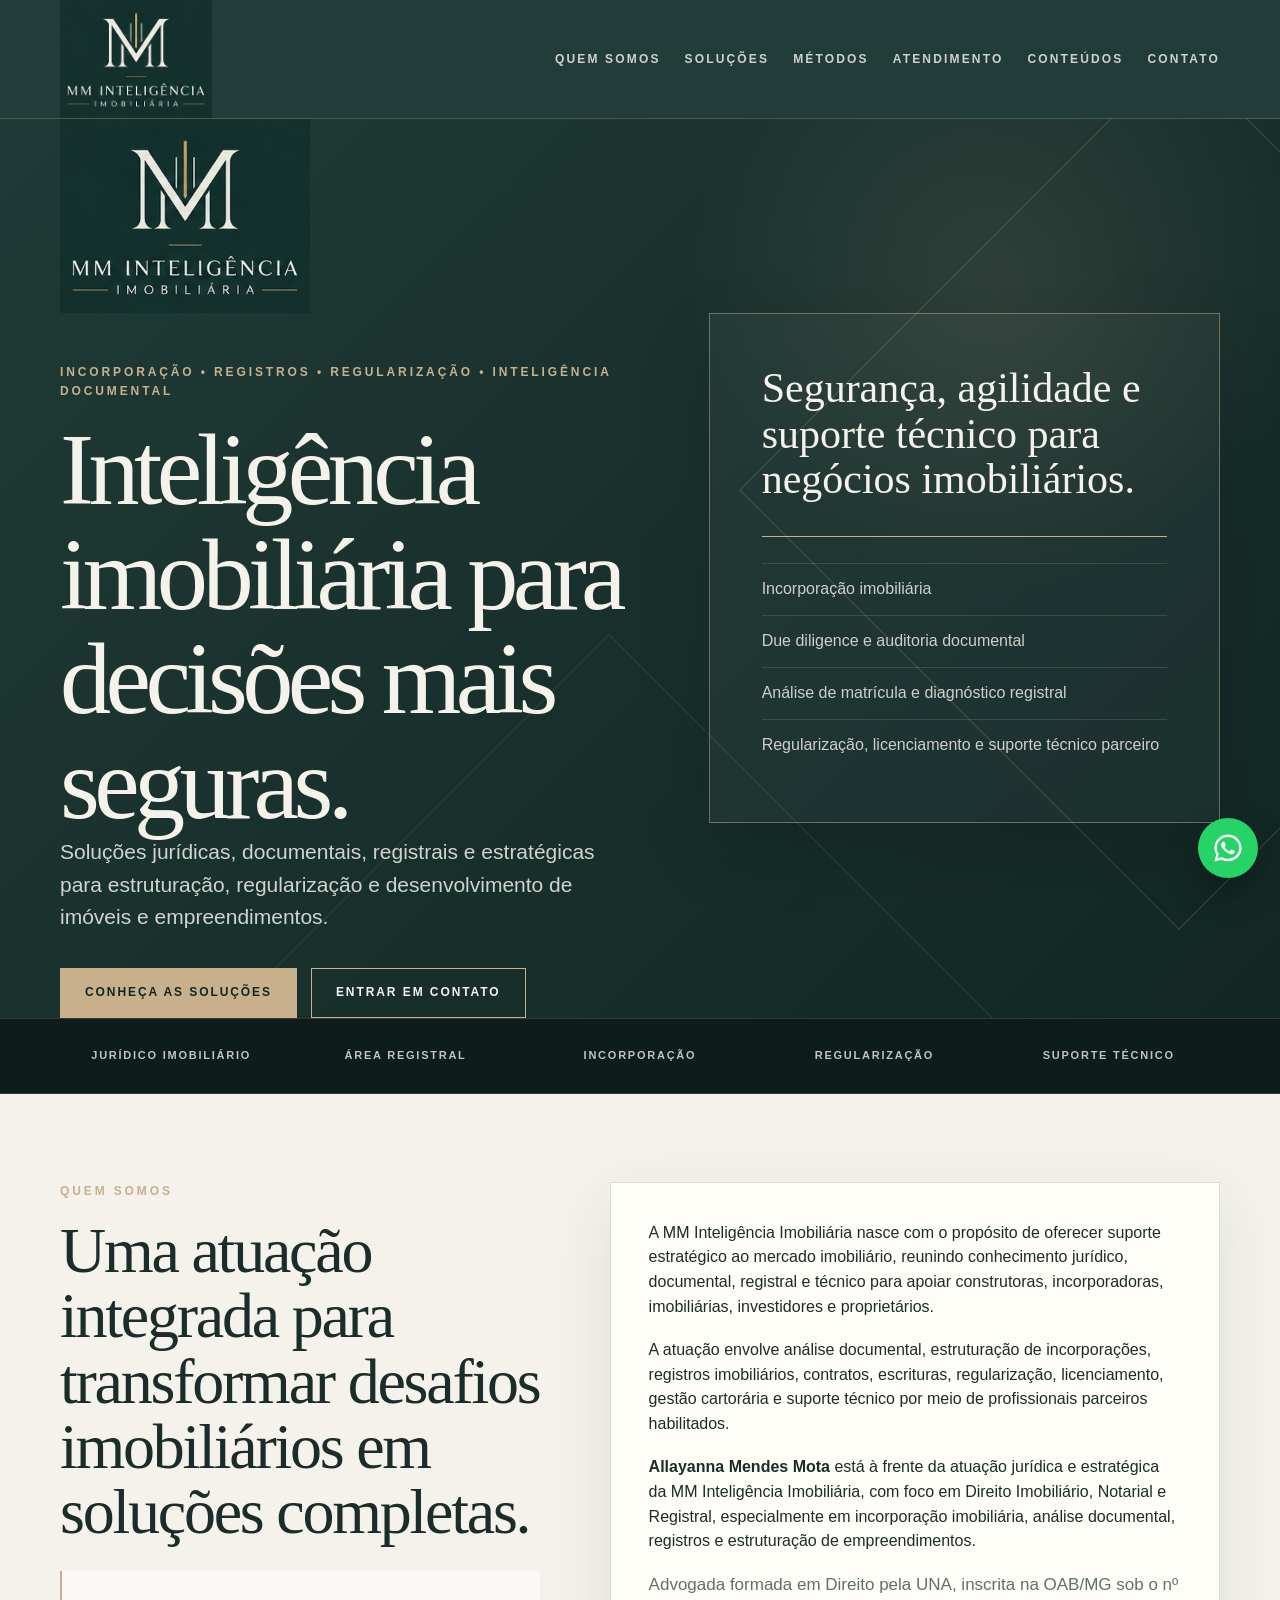
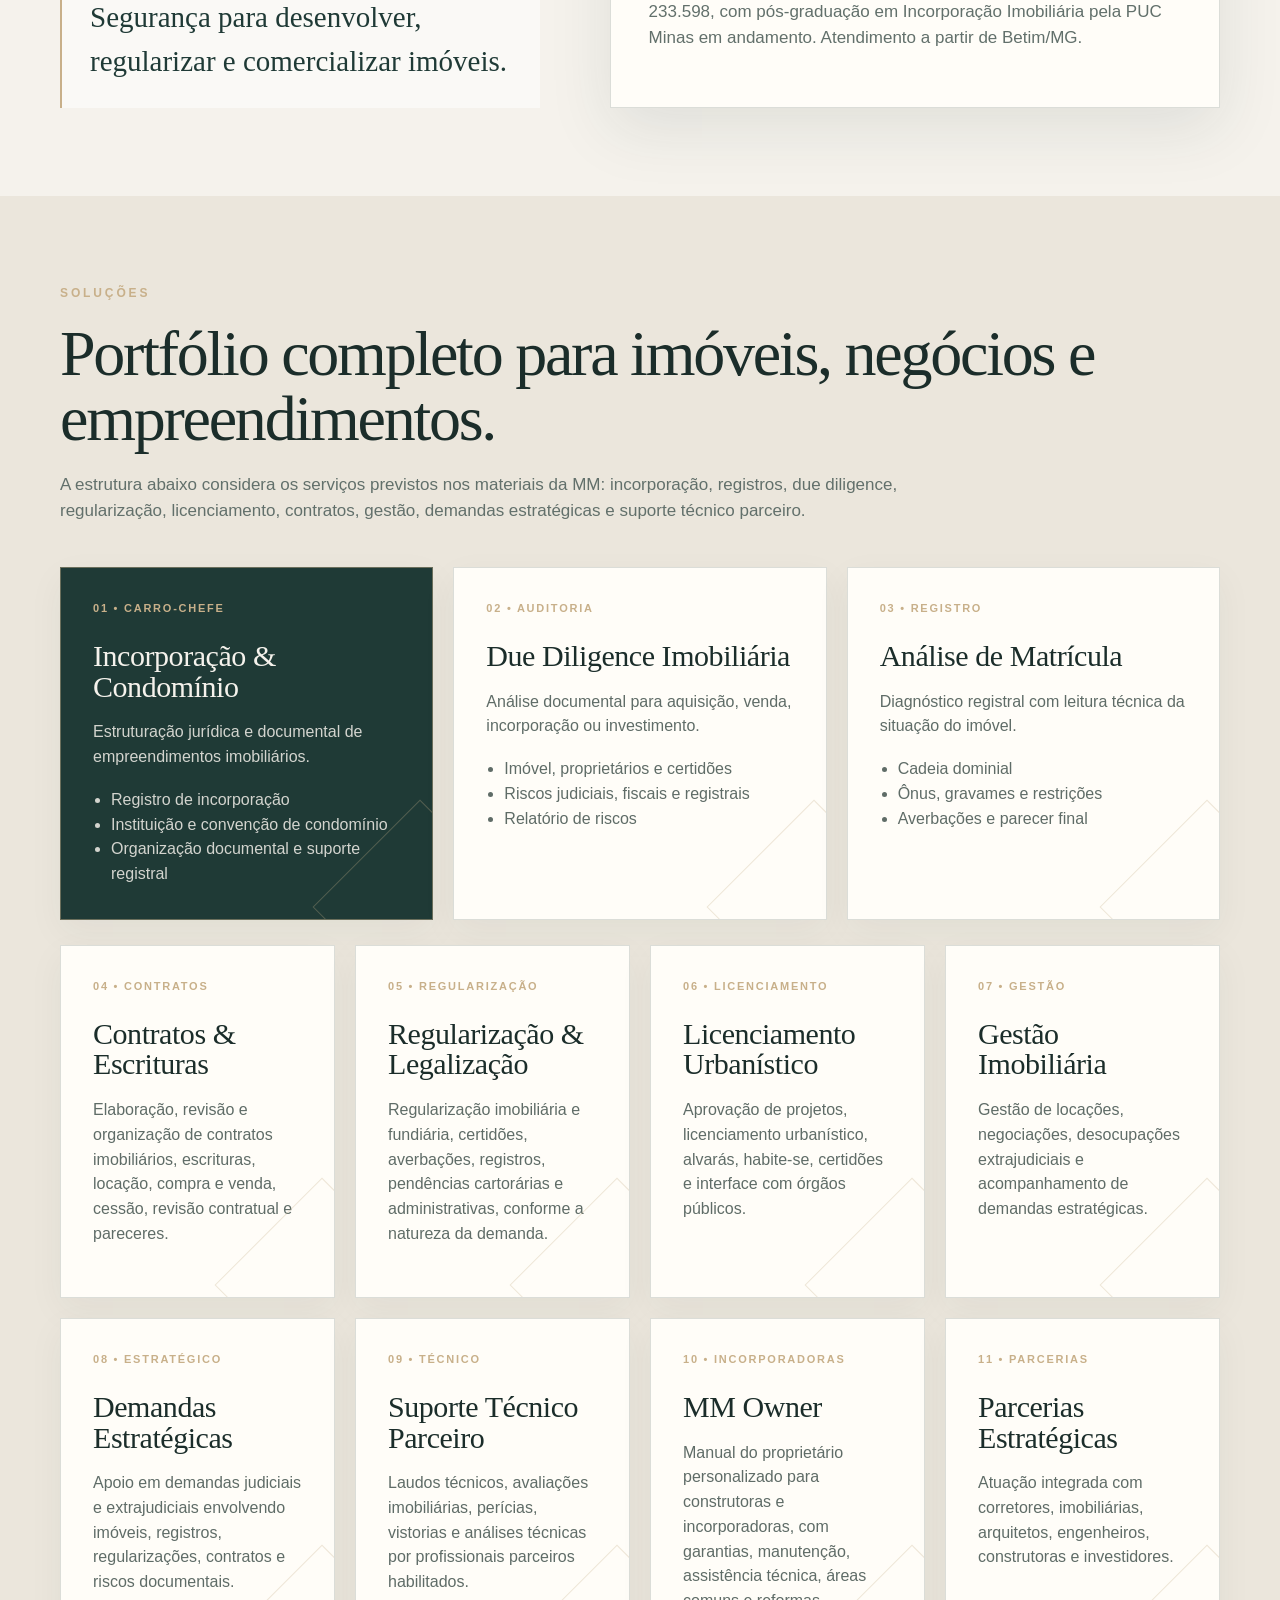
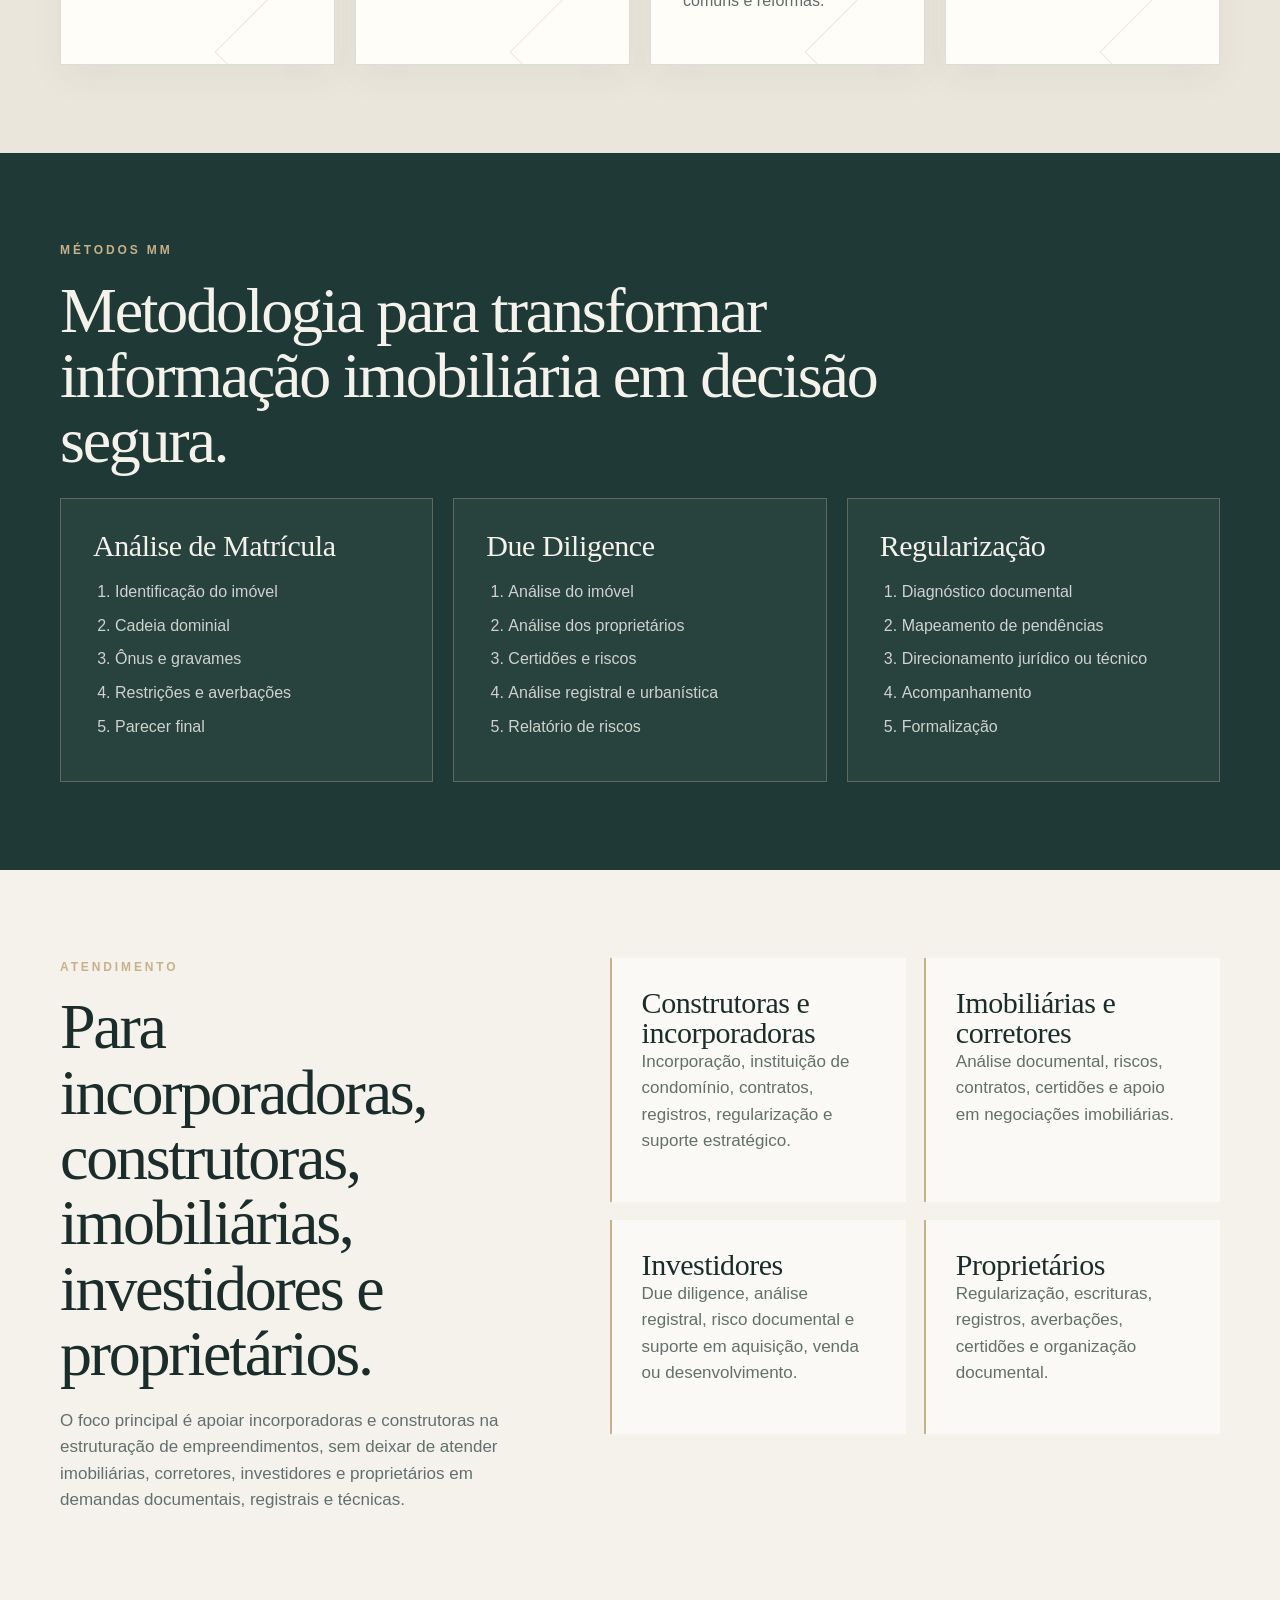
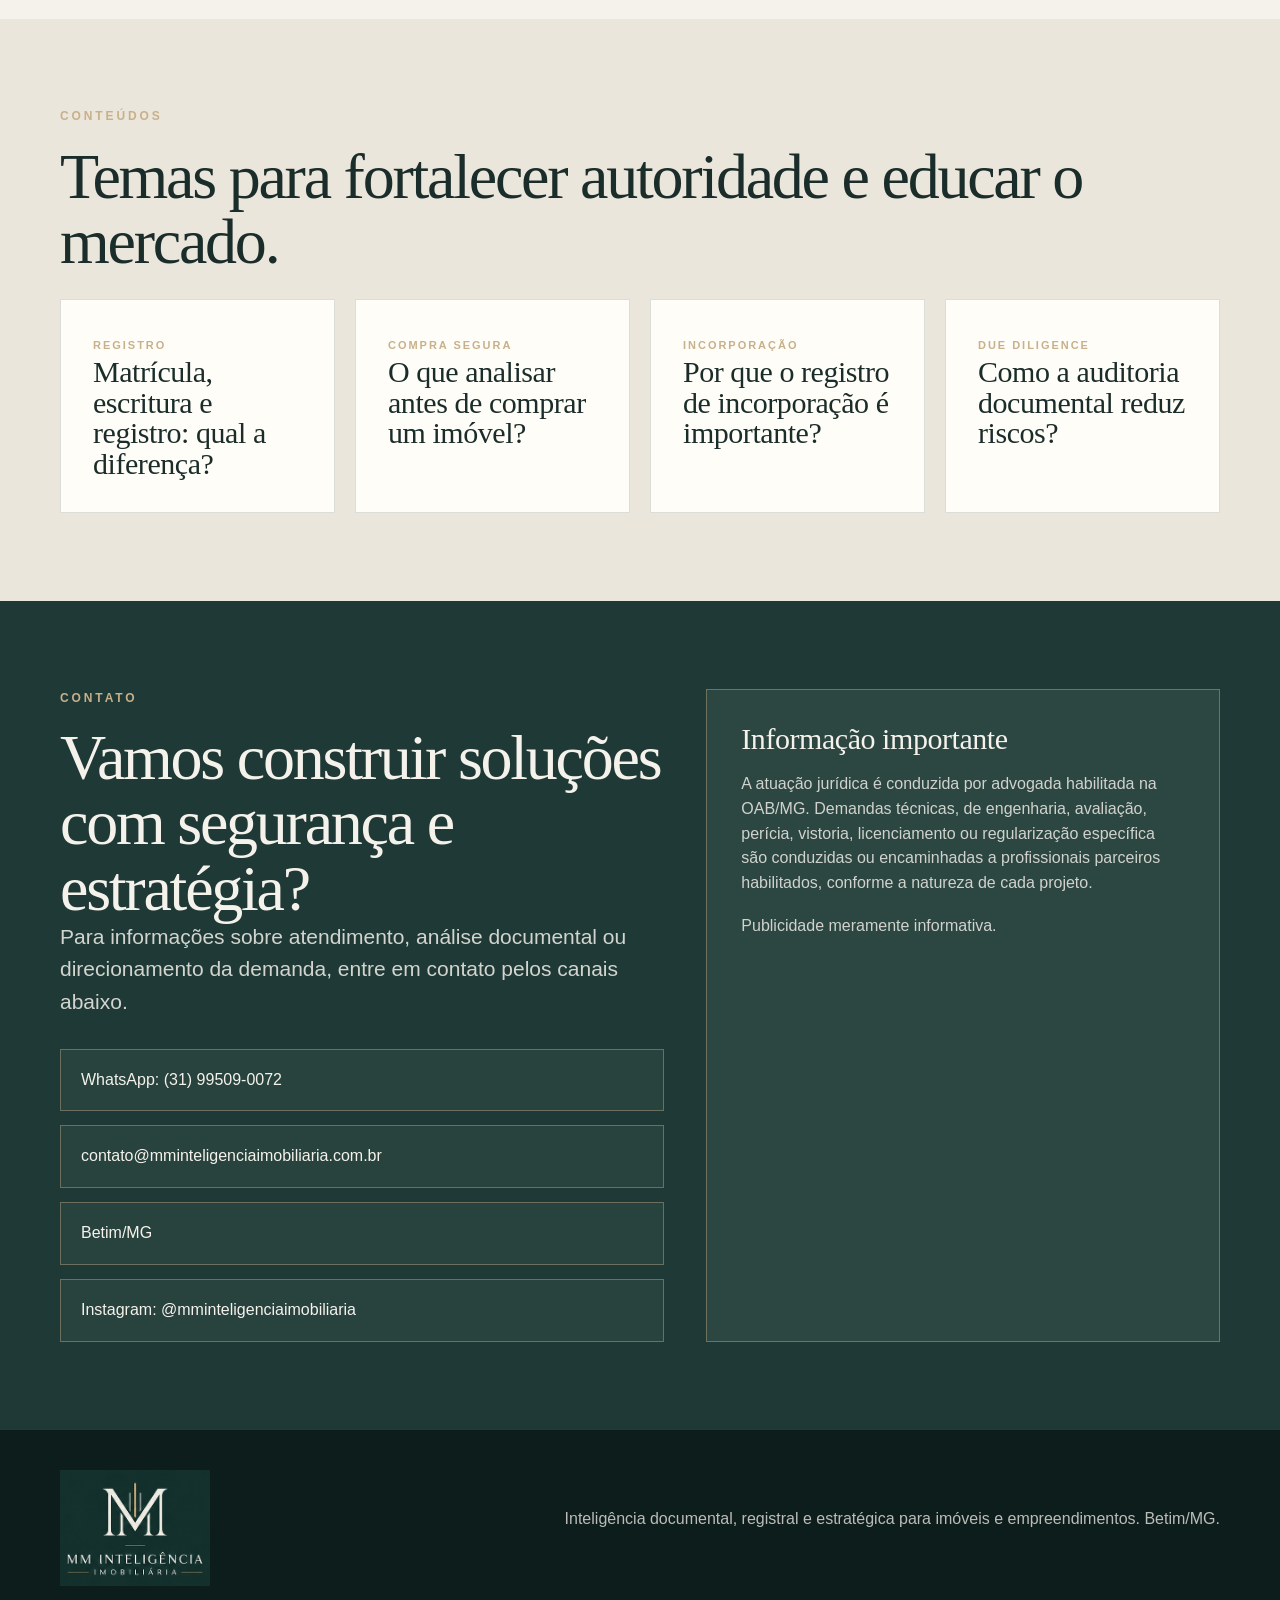
==== commit 550ddae6: "Update index.html" ====
--- a/index.html
+++ b/index.html
@@ -3,8 +3,8 @@
 <head>
   <meta charset="utf-8" />
   <meta name="viewport" content="width=device-width, initial-scale=1" />
-  <title>MM Inteligência Imobiliária | Incorporação, Registros e Due Diligence</title>
-  <meta name="description" content="Inteligência documental, registral e estratégica para imóveis e empreendimentos imobiliários." />
+  <title>MM Inteligência Imobiliária | Incorporação, Registros e Due Diligence Imobiliária</title>
+  <meta name="description" content="Inteligência documental, registral e estratégica para imóveis e empreendimentos imobiliários em Betim/MG e região." />
   <meta name="theme-color" content="#1F3A36" />
 
   <style>
@@ -332,8 +332,8 @@
         <div class="box">
           <p>A MM Inteligência Imobiliária nasce com o propósito de oferecer suporte estratégico ao mercado imobiliário, reunindo conhecimento jurídico, documental, registral e técnico para apoiar construtoras, incorporadoras, imobiliárias, investidores e proprietários.</p>
           <p>A atuação envolve análise documental, estruturação de incorporações, registros imobiliários, contratos, escrituras, regularização, licenciamento, gestão cartorária e suporte técnico por meio de profissionais parceiros habilitados.</p>
-          <p><strong>Allayanna Mendes</strong> está à frente da atuação jurídica e estratégica, com foco em Direito Imobiliário, Notarial e Registral, especialmente em incorporação imobiliária, análise documental, registros e estruturação de empreendimentos.</p>
-          <p class="soft">Inserir OAB/MG nº XXXXX antes da divulgação oficial.</p>
+          <p><strong>Allayanna Mendes Mota</strong> está à frente da atuação jurídica e estratégica da MM Inteligência Imobiliária, com foco em Direito Imobiliário, Notarial e Registral, especialmente em incorporação imobiliária, análise documental, registros e estruturação de empreendimentos.</p>
+          <p class="soft">Advogada formada em Direito pela UNA, inscrita na OAB/MG sob o nº 233.598, com pós-graduação em Incorporação Imobiliária pela PUC Minas em andamento. Atendimento a partir de Betim/MG.</p>
         </div>
       </div>
     </section>
@@ -388,12 +388,12 @@
           <article class="card">
             <span>05 • Regularização</span>
             <h3>Regularização & Legalização</h3>
-            <p>Regularização fundiária e imobiliária, certidões, averbações, registros, pendências cartorárias e administrativas.</p>
+            <p>Regularização imobiliária e fundiária, certidões, averbações, registros, pendências cartorárias e administrativas, conforme a natureza da demanda.</p>
           </article>
           <article class="card">
             <span>06 • Licenciamento</span>
             <h3>Licenciamento Urbanístico</h3>
-            <p>Aprovação de projetos, licenciamentos, alvarás, habite-se, certidões e interface com órgãos públicos.</p>
+            <p>Aprovação de projetos, licenciamento urbanístico, alvarás, habite-se, certidões e interface com órgãos públicos.</p>
           </article>
           <article class="card">
             <span>07 • Gestão</span>
@@ -408,7 +408,7 @@
           <article class="card">
             <span>09 • Técnico</span>
             <h3>Suporte Técnico Parceiro</h3>
-            <p>Projetos arquitetônicos, laudos técnicos, avaliações imobiliárias, perícias, vistorias e análises de engenharia por parceiros habilitados.</p>
+            <p>Laudos técnicos, avaliações imobiliárias, perícias, vistorias e análises técnicas por profissionais parceiros habilitados.</p>
           </article>
           <article class="card">
             <span>10 • Incorporadoras</span>
@@ -468,8 +468,8 @@
       <div class="wrap split">
         <div>
           <p class="kicker">Atendimento</p>
-          <h2>Para construtoras, incorporadoras, imobiliárias, investidores e proprietários.</h2>
-          <p class="soft" style="margin-top:22px">Cada demanda é organizada conforme sua natureza, com atuação jurídica, documental, registral, administrativa ou técnica por profissionais habilitados.</p>
+          <h2>Para incorporadoras, construtoras, imobiliárias, investidores e proprietários.</h2>
+          <p class="soft" style="margin-top:22px">O foco principal é apoiar incorporadoras e construtoras na estruturação de empreendimentos, sem deixar de atender imobiliárias, corretores, investidores e proprietários em demandas documentais, registrais e técnicas.</p>
         </div>
         <div class="aud">
           <div>
@@ -513,14 +513,15 @@
           <h2 style="color:var(--off)">Vamos construir soluções com segurança e estratégia?</h2>
           <p class="lead">Para informações sobre atendimento, análise documental ou direcionamento da demanda, entre em contato pelos canais abaixo.</p>
           <div class="contact-list">
-            <a href="https://wa.me/5531999999999?text=Ol%C3%A1%2C%20gostaria%20de%20informa%C3%A7%C3%B5es%20sobre%20a%20MM%20Intelig%C3%AAncia%20Imobili%C3%A1ria." target="_blank" rel="noopener">WhatsApp: inserir número oficial</a>
+            <a href="https://wa.me/5531995090072?text=Ol%C3%A1%2C%20gostaria%20de%20informa%C3%A7%C3%B5es%20sobre%20a%20MM%20Intelig%C3%AAncia%20Imobili%C3%A1ria." target="_blank" rel="noopener">WhatsApp: (31) 99509-0072</a>
             <a href="mailto:contato@mminteligenciaimobiliaria.com.br">contato@mminteligenciaimobiliaria.com.br</a>
-            <span>Belo Horizonte/MG</span>
+            <span>Betim/MG</span>
+            <a href="https://www.instagram.com/mminteligenciaimobiliaria" target="_blank" rel="noopener">Instagram: @mminteligenciaimobiliaria</a>
           </div>
         </div>
         <aside class="notice">
           <h3 style="color:var(--off);margin-bottom:18px">Informação importante</h3>
-          <p>A atuação jurídica é conduzida por profissional habilitada na OAB/MG. Demandas técnicas, de engenharia, arquitetura, avaliação, perícia, licenciamento ou regularização específica são conduzidas ou encaminhadas a profissionais parceiros habilitados, conforme a natureza de cada projeto.</p>
+          <p>A atuação jurídica é conduzida por advogada habilitada na OAB/MG. Demandas técnicas, de engenharia, avaliação, perícia, vistoria, licenciamento ou regularização específica são conduzidas ou encaminhadas a profissionais parceiros habilitados, conforme a natureza de cada projeto.</p>
           <p>Publicidade meramente informativa.</p>
         </aside>
       </div>
@@ -530,11 +531,11 @@
   <footer>
     <div class="wrap foot">
       <img class="foot-logo" src="[data-uri]" alt="MM Inteligência Imobiliária" />
-      <p>Inteligência documental, registral e estratégica para imóveis e empreendimentos.</p>
+      <p>Inteligência documental, registral e estratégica para imóveis e empreendimentos. Betim/MG.</p>
     </div>
   </footer>
 
-  <a class="whatsapp-float" href="https://wa.me/5531999999999?text=Ol%C3%A1%2C%20gostaria%20de%20informa%C3%A7%C3%B5es%20sobre%20a%20MM%20Intelig%C3%AAncia%20Imobili%C3%A1ria." target="_blank" rel="noopener" aria-label="Falar pelo WhatsApp">
+  <a class="whatsapp-float" href="https://wa.me/5531995090072?text=Ol%C3%A1%2C%20gostaria%20de%20informa%C3%A7%C3%B5es%20sobre%20a%20MM%20Intelig%C3%AAncia%20Imobili%C3%A1ria." target="_blank" rel="noopener" aria-label="Falar pelo WhatsApp">
     <svg viewBox="0 0 32 32" aria-hidden="true">
       <path d="M16.01 3.2c-7.06 0-12.8 5.64-12.8 12.58 0 2.22.6 4.39 1.73 6.29L3.1 28.8l6.94-1.8a13.02 13.02 0 0 0 5.97 1.48c7.06 0 12.8-5.64 12.8-12.58S23.07 3.2 16.01 3.2Zm0 22.97c-1.9 0-3.75-.5-5.36-1.45l-.38-.22-4.12 1.07 1.1-3.91-.25-.4a10.13 10.13 0 0 1-1.55-5.38c0-5.66 4.74-10.27 10.56-10.27s10.56 4.61 10.56 10.27-4.74 10.29-10.56 10.29Zm5.79-7.69c-.32-.16-1.9-.92-2.19-1.02-.29-.11-.5-.16-.72.16-.21.31-.82 1.02-1.01 1.23-.19.21-.37.24-.69.08-.32-.16-1.34-.48-2.55-1.53-.94-.82-1.58-1.84-1.77-2.15-.18-.31-.02-.48.14-.63.14-.14.32-.37.48-.55.16-.18.21-.31.32-.52.11-.21.05-.39-.03-.55-.08-.16-.72-1.7-.98-2.33-.26-.62-.52-.53-.72-.54h-.61c-.21 0-.55.08-.84.39-.29.31-1.1 1.05-1.1 2.57s1.13 2.99 1.29 3.2c.16.21 2.23 3.33 5.4 4.67.75.32 1.34.51 1.8.65.76.24 1.45.2 1.99.12.61-.09 1.9-.76 2.17-1.5.27-.74.27-1.37.19-1.5-.08-.13-.29-.21-.61-.37Z"/>
     </svg>
